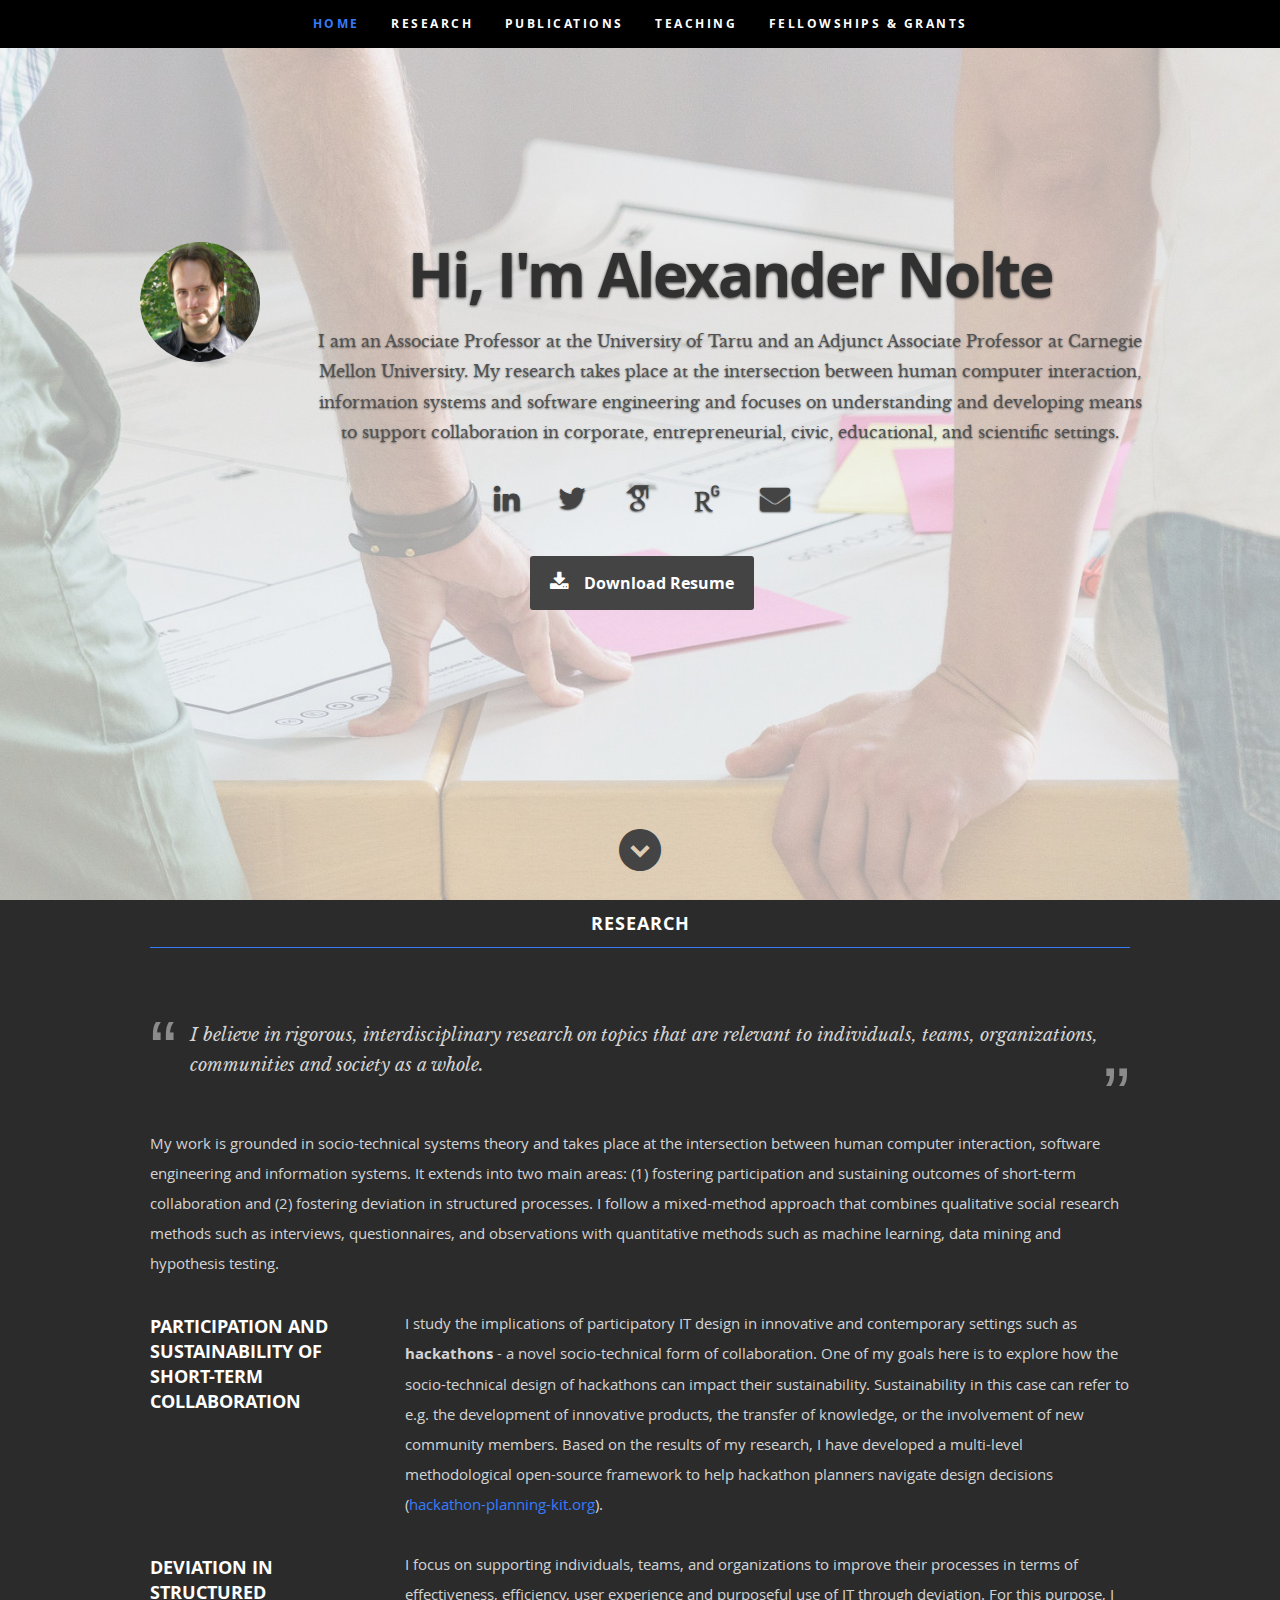
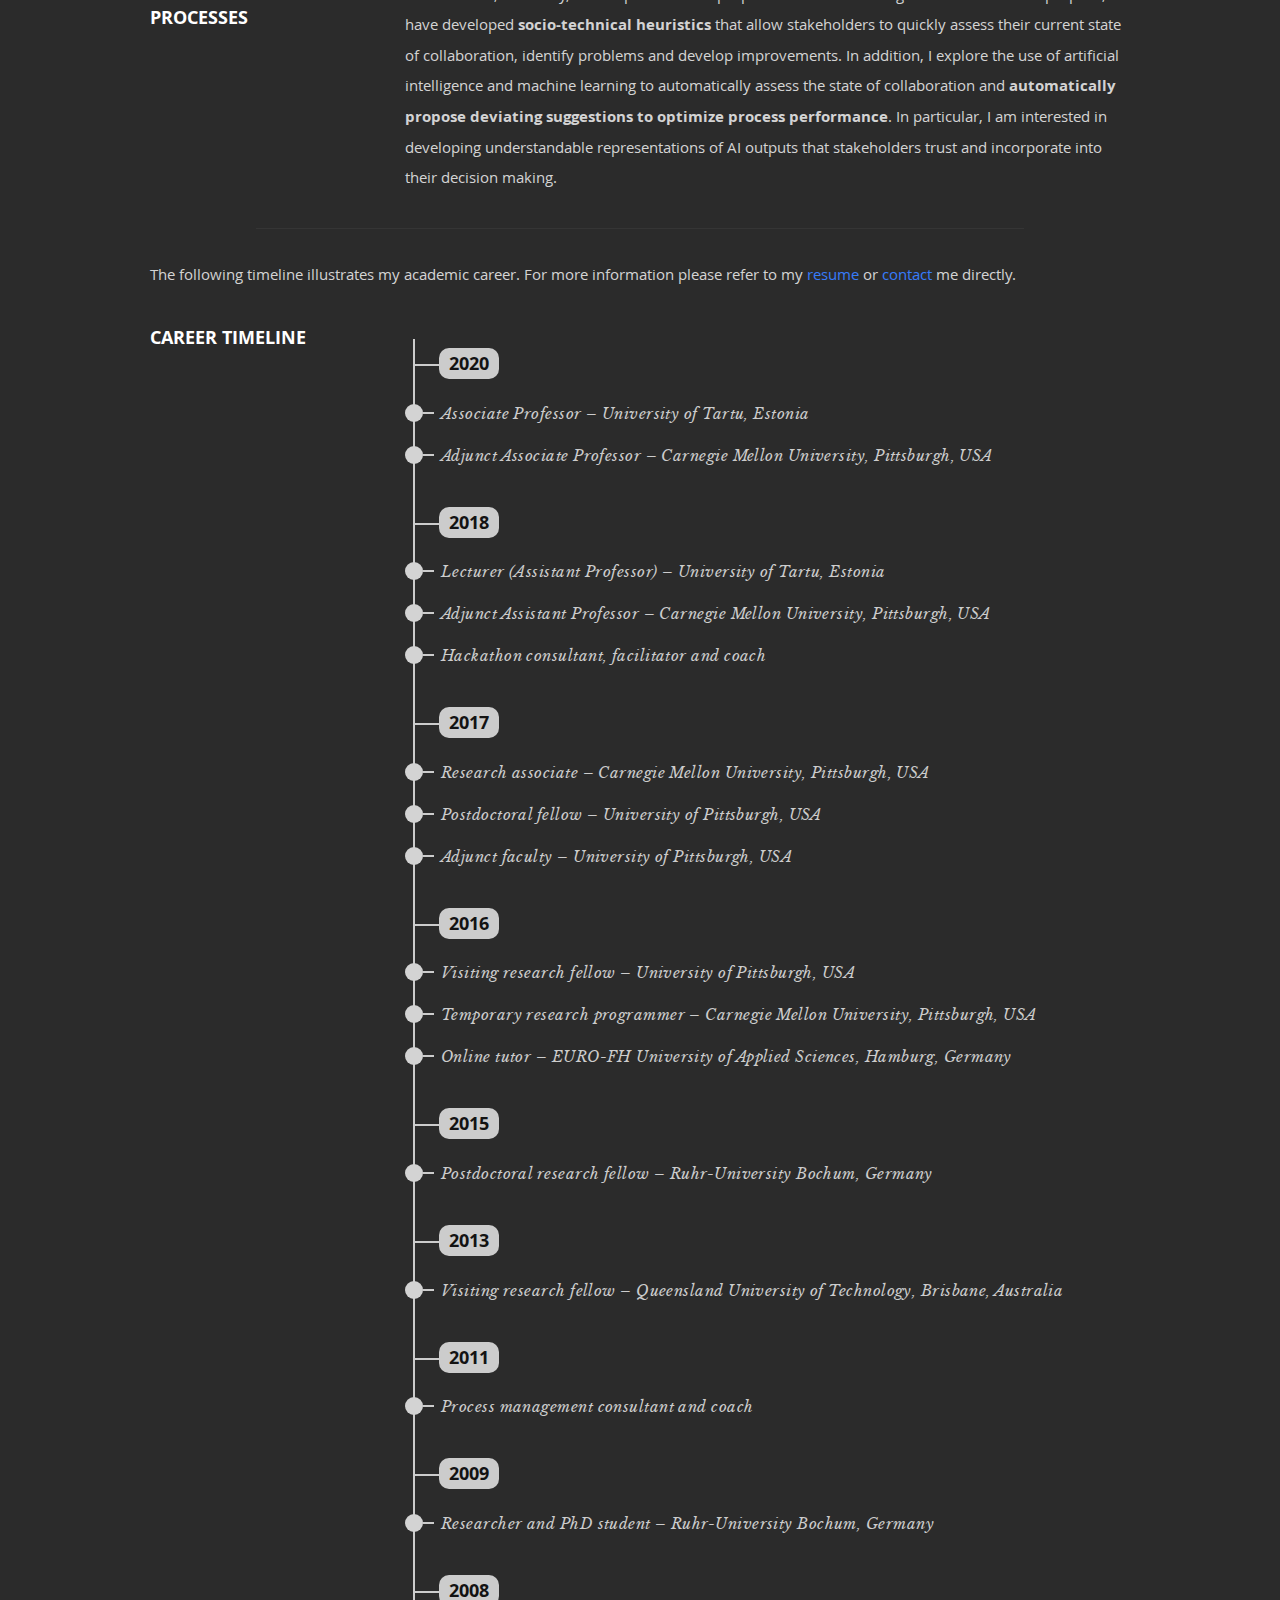
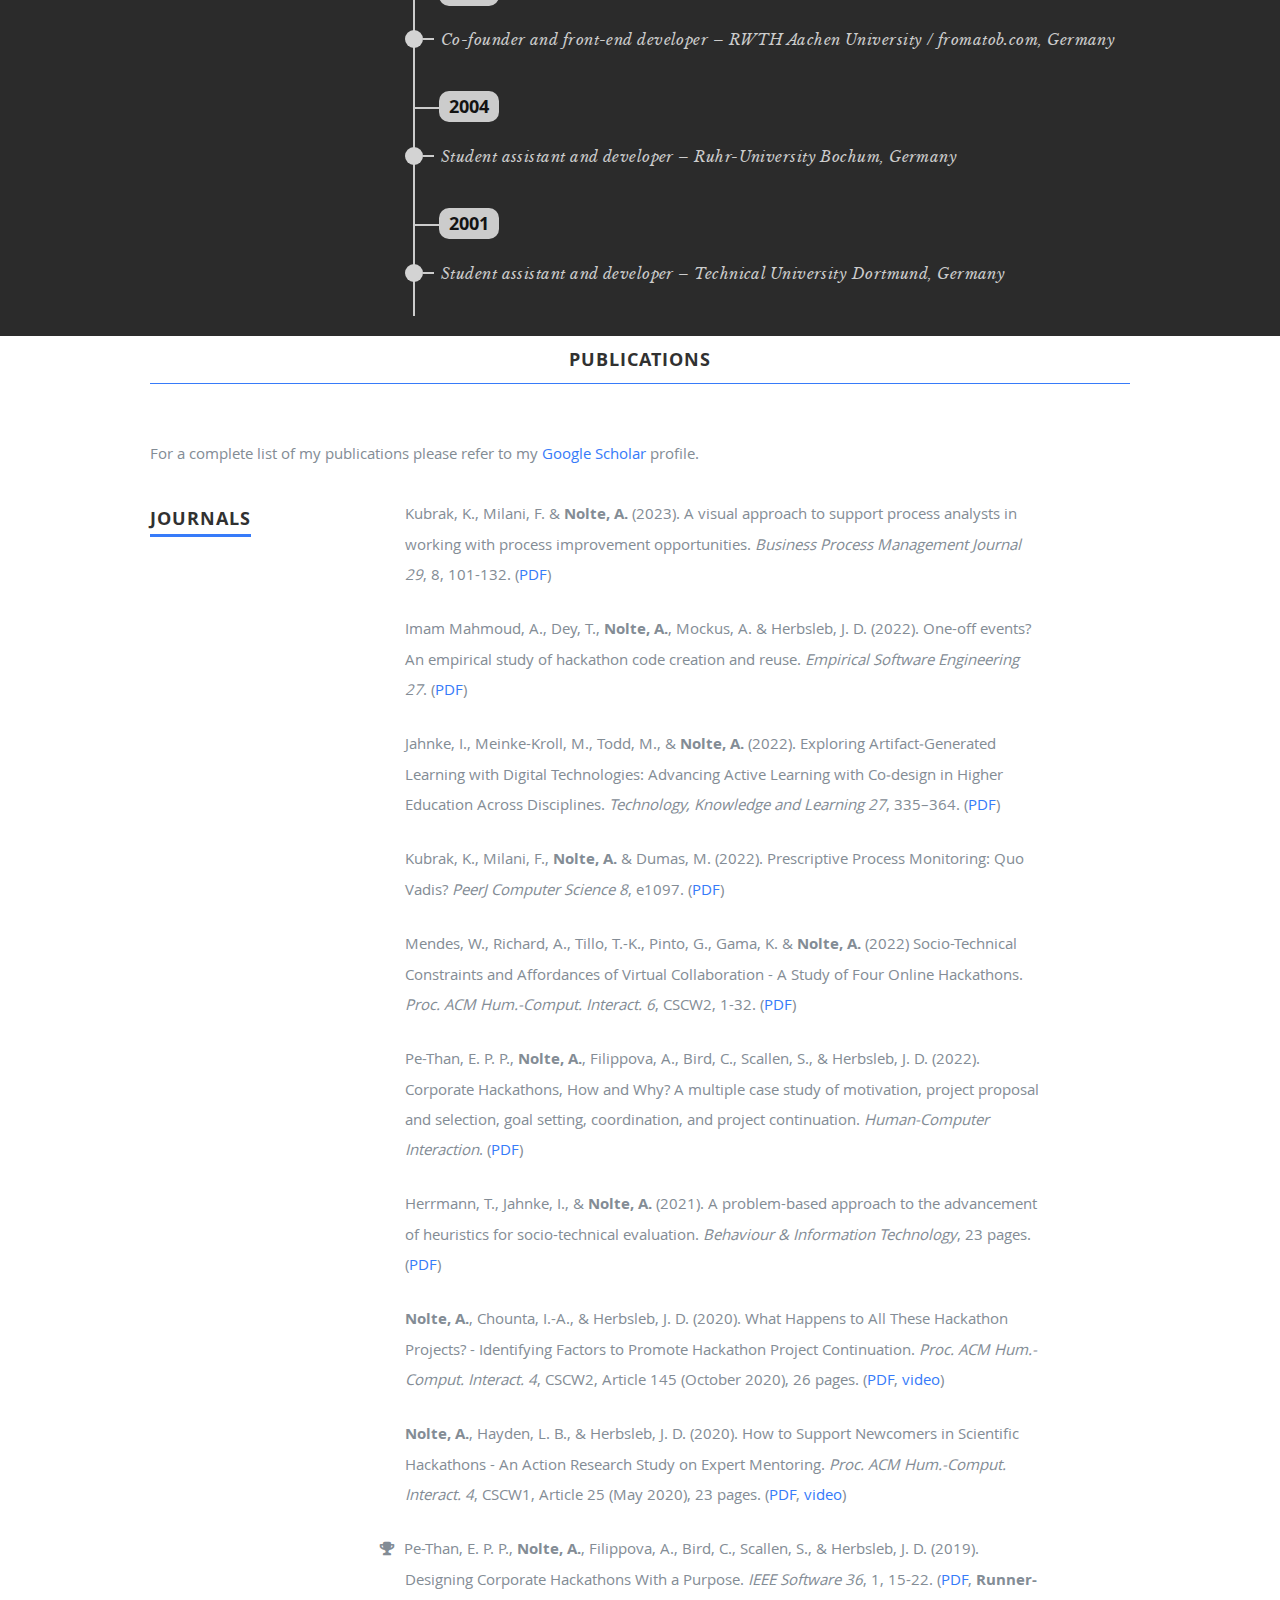
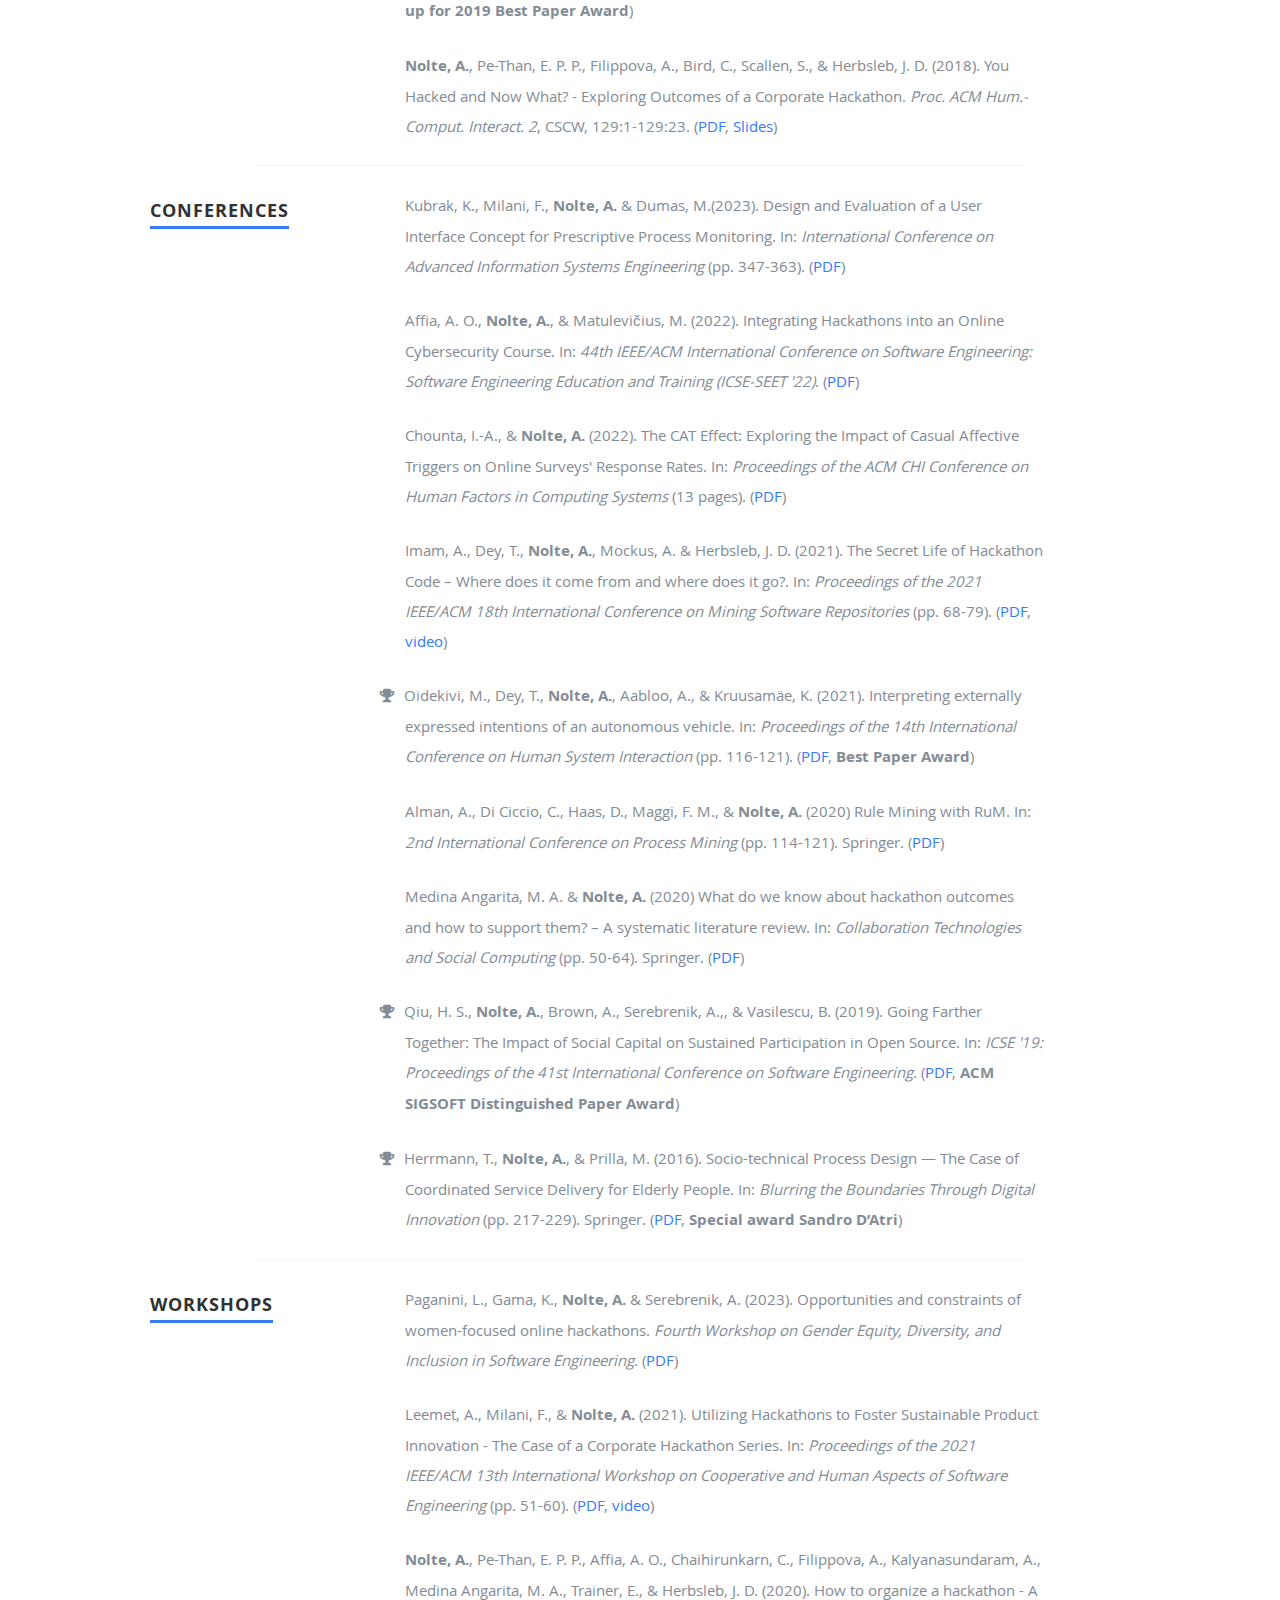
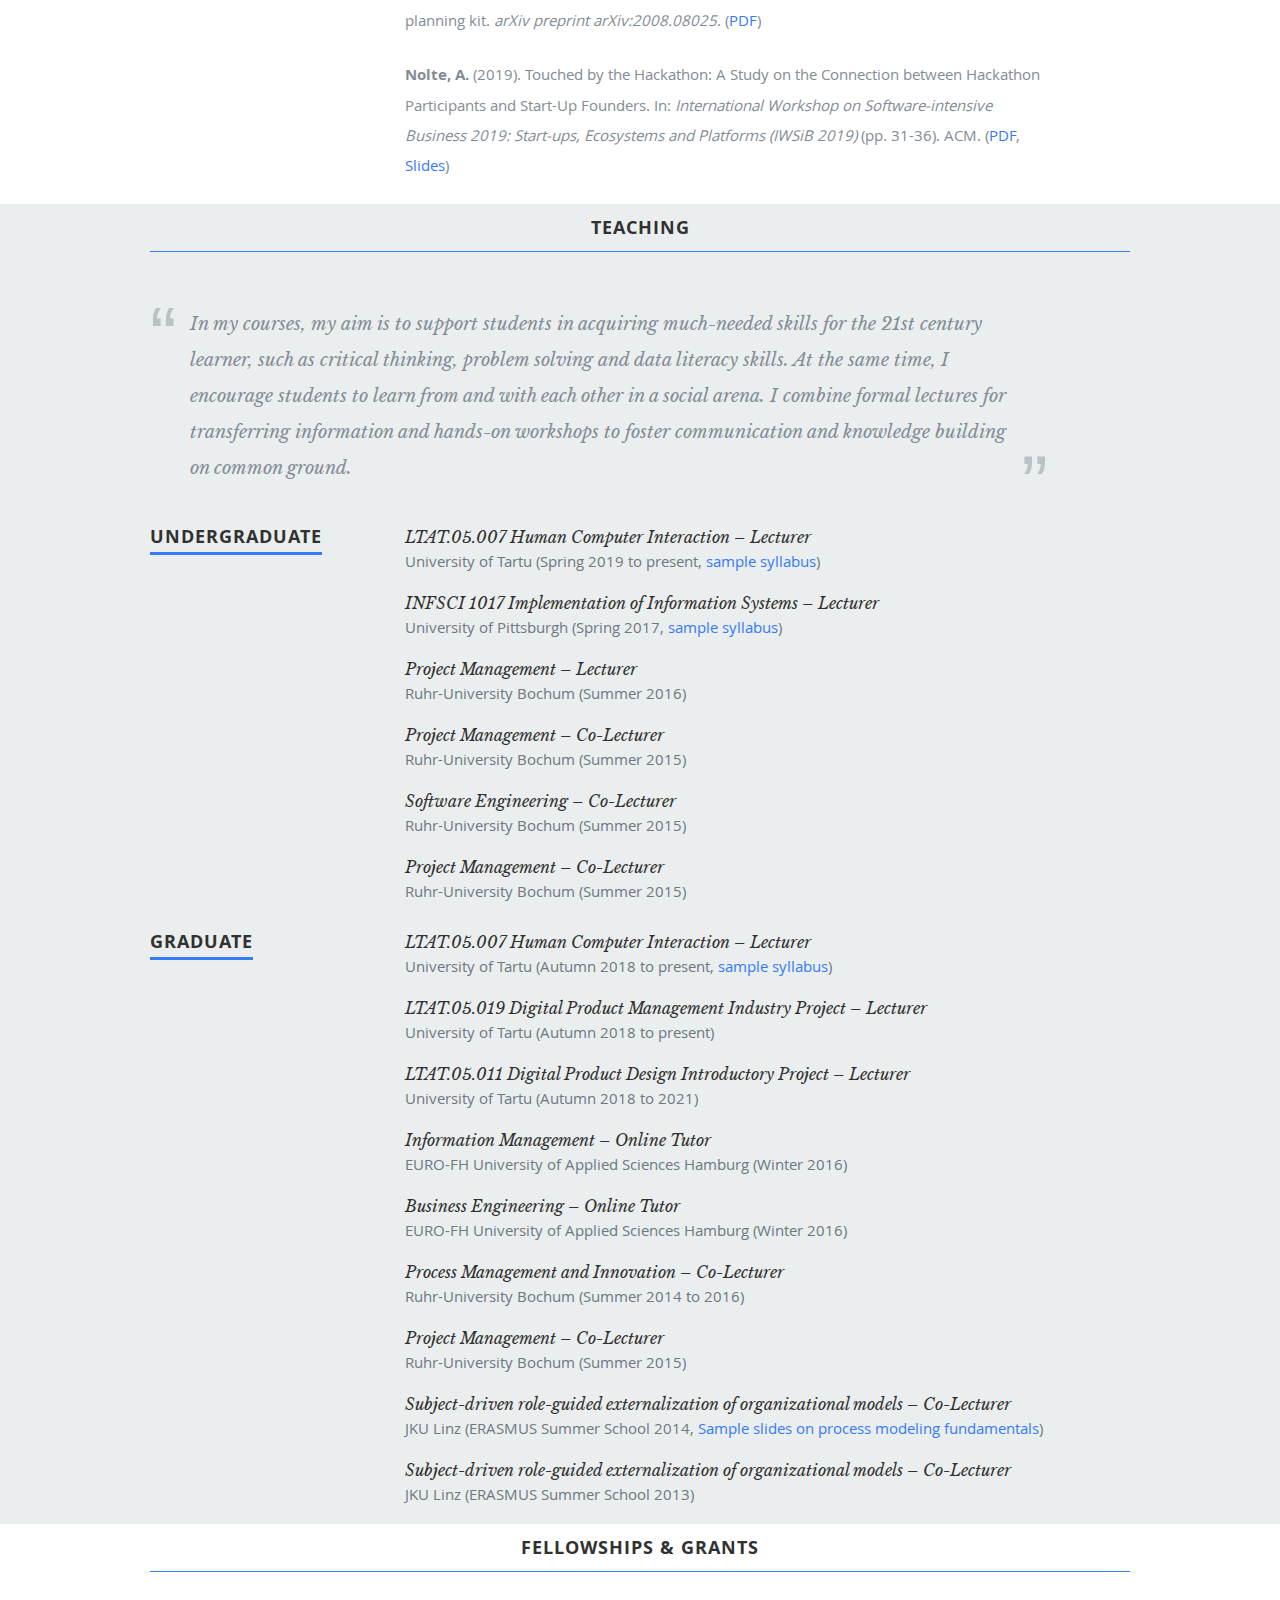
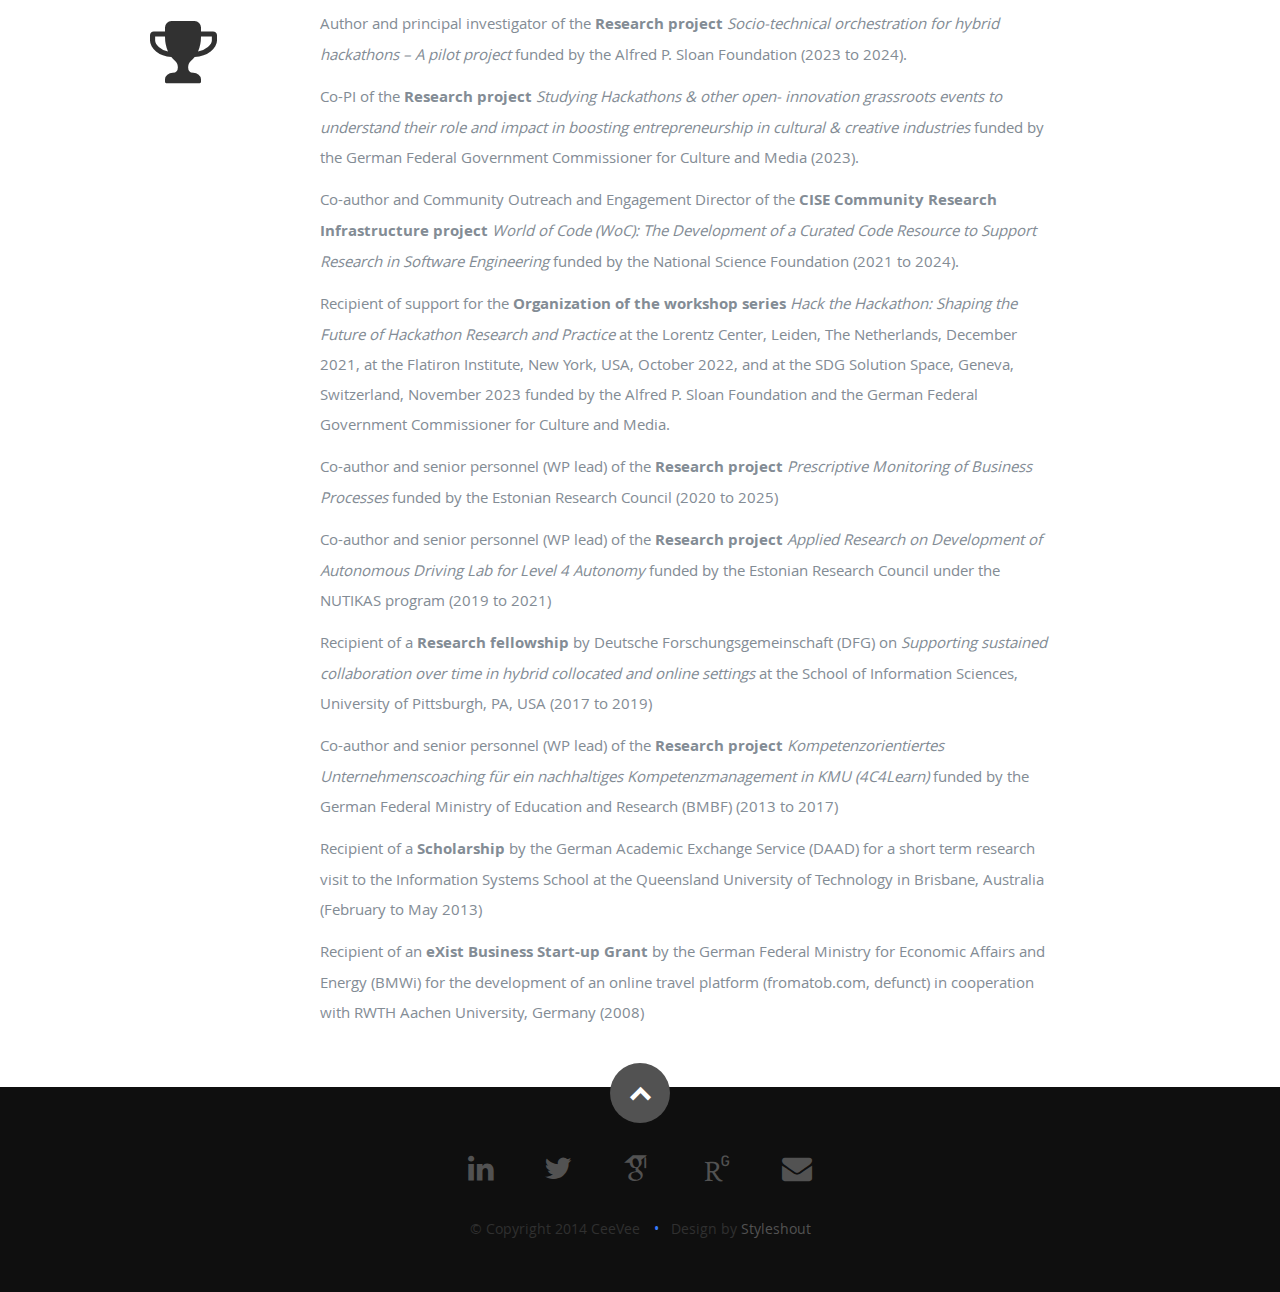
==== index.html @ 93fe9722 "updated CV and removed RUM" ====
<!DOCTYPE html>
<!--[if lt IE 8 ]><html class="no-js ie ie7" lang="en"> <![endif]-->
<!--[if IE 8 ]><html class="no-js ie ie8" lang="en"> <![endif]-->
<!--[if (gte IE 8)|!(IE)]><!--><html class="no-js" lang="en"> <!--<![endif]-->
<head>

   <!--- Basic Page Needs
   ================================================== -->
   <meta charset="utf-8">
	<title>Alexander Nolte</title>
	<meta name="description" content="Associate Professor @ University of Tartu & Adjunct Associate Professor @ Carnegie Mellon University">
	<meta name="author" content="Alexander Nolte">

   <!-- Social Media Metatags
   ================================================== -->
	<meta property="og:title" content="Alexander Nolte">
	<meta property="og:description" content="Associate Professor @ University of Tartu & Adjunct Associate Professor @ Carnegie Mellon University">
	<meta property="og:image" content="https://alexandernolte.github.io/images/profilepic.jpg">
	<meta property="og:url" content="https://alexandernolte.github.io">
	<meta name="twitter:card" content="summary_large_image">
	<meta property="og:site_name" content="Alexander Nolte">

   <!-- Mobile Specific Metas
   ================================================== -->
	<meta name="viewport" content="width=device-width, initial-scale=1, maximum-scale=1">

	<!-- CSS
    ================================================== -->
	<link rel="stylesheet" href="css/academicons.css">
	<link rel="stylesheet" href="css/default.css">
	<link rel="stylesheet" href="css/layout.css">
	<link rel="stylesheet" href="css/media-queries.css">
	<link rel="stylesheet" href="css/magnific-popup.css">
	<link rel="stylesheet" href="css/timeliner.css" type="text/css" media="screen">
	
   <!-- Scripts
   ================================================== -->
	<script src="js/modernizr.js"></script>

	<script type="text/javascript"> <!--
	    function UnCryptMailto(s) {
	        var n = 0;
	        var r = "";
	        for (var i = 0; i < s.length; i++) {
	            n = s.charCodeAt( i );
	            if(n >= 8364) {
	                n = 128;
	            }
	            r += String.fromCharCode( n - 1 );
	        }
	        return r;
	    }

	    function linkTo_UnCryptMailto(s) {
	        location.href=UnCryptMailto( s );
	    }
	    // -->
	</script>

</head>

<body>

	<!-- Header
	================================================== -->
	<header id="home">

		<nav id="nav-wrap">

			<a class="mobile-btn" href="#nav-wrap" title="Show navigation">Show navigation</a>
			<a class="mobile-btn" href="#" title="Hide navigation">Hide navigation</a>

			<ul id="nav" class="nav">
				<li class="current"><a class="smoothscroll" href="#home">Home</a></li>
				<li><a class="smoothscroll" href="#research">Research</a></li>
				<li><a class="smoothscroll" href="#publications">Publications</a></li>
				<li><a class="smoothscroll" href="#teaching">Teaching</a></li>
				<li><a class="smoothscroll" href="#grants">Fellowships &amp; Grants</a></li>
			</ul> <!-- end #nav -->

		</nav> <!-- end #nav-wrap -->

		<div class="row banner">
			<div class="banner-text">
				<div class="row">

					<div class="two columns">
						<img class="profile-pic"  src="images/profilepic.jpg" alt="" />
					</div>

					<div class="ten columns main-col">

						<h1 class="responsive-headline">Hi, I'm Alexander Nolte</h1>
						<h3>I am an Associate Professor at the University of Tartu and an Adjunct Associate Professor at Carnegie Mellon University. My research takes place at the intersection between human computer interaction, information systems and software engineering and focuses on understanding and developing means to support collaboration in corporate, entrepreneurial, civic, educational, and scientific settings.</h3>
						
					</div> <!-- end .main-col -->

					<div class="twelve columns">
						<ul class="social">
							<li><a href="https://www.linkedin.com/in/alexandernolte" target="_blank"><i class="fa fa-linkedin"></i></a></li>
							<li><a href="https://twitter.com/alexander_nolte" target="_blank"><i class="fa fa-twitter"></i></a></li>
							<li><a href="https://scholar.google.de/citations?user=0Vmn0QQAAAAJ&hl=de&oi=ao" target="_blank"><i class="ai ai-google-scholar"></i></a></li>
							<li><a href="https://www.researchgate.net/profile/Alexander_Nolte" target="_blank"><i class="ai ai-researchgate"></i></a></li>
							<li><a href="javascript:linkTo_UnCryptMailto('nbjmup;bmfyboefs/opmufAvep/fev');"><i class="fa fa-envelope"></i></a></li>
							<li id="small_download_button"><a href="download/cv_nolte.pdf" target="_blank"><i class="fa fa-download"></i></a></li>
						</ul>
					</div>

					<div id="large_download_button" class="twelve columns download">
						<p>
							<a href="download/cv_nolte.pdf" class="button" target="_blank"><i class="fa fa-download"></i>Download Resume</a>
						</p>
					</div>

				</div>
			
			</div>
		</div>

		<p class="scrolldown">
			<a class="smoothscroll" href="#research"><i class="icon-down-circle"></i></a>
		</p>

	</header> <!-- Header End -->

   <!-- Research Section
   ================================================== -->
	<section id="research">

		<div class="row section-header">
			<div class="twelve columns">
				<p class="section-header-text">Research</p>
			</div>
		</div>

		<div class="row">
			<div class="twelve columns">
				<aside class="pull-quote">
					<blockquote><p>I believe in rigorous, interdisciplinary research on topics that are relevant to individuals, teams, organizations, communities and society as a whole.</p></blockquote>
				</aside>
			</div>
		</div>
		
		<div class ="row">
			<div class="twelve columns">
				<p>My work is grounded in socio-technical systems theory and takes place at the intersection between human computer interaction, software engineering and information systems. It extends into two main areas: (1) fostering participation and sustaining outcomes of short-term collaboration and (2) fostering deviation in structured processes. I follow a mixed-method approach that combines qualitative social research methods such as interviews, questionnaires, and observations with quantitative methods such as machine learning, data mining and hypothesis testing.</p>
			</div>
		</div>

		<div class ="row">
			<div class="three columns">
				<h2>Participation and sustainability of short-term collaboration</h2>
			</div>
			<div class="nine columns">
				<p>I study the implications of participatory IT design in innovative and contemporary settings such as <b>hackathons</b> - a novel socio-technical form of collaboration. One of my goals here is to explore how the socio-technical design of hackathons can impact their sustainability. Sustainability in this case can refer to e.g. the development of innovative products, the transfer of knowledge, or the involvement of new community members. Based on the results of my research, I have developed a multi-level methodological open-source framework to help hackathon planners navigate design decisions (<a class="link" href="https://hackathon-planning-kit.org/" target="_blank">hackathon-planning-kit.org</a>).</p>
			</div>
		</div>

		<div class ="row">
			<div class="three columns">
				<h2>Deviation in structured processes</h2>
			</div>
			<div class="nine columns">
				<p>I focus on supporting individuals, teams, and organizations to improve their processes in terms of effectiveness, efficiency, user experience and purposeful use of IT through deviation. For this purpose, I have developed <b>socio-technical heuristics</b> that allow stakeholders to quickly assess their current state of collaboration, identify problems and develop improvements. In addition, I explore the use of artificial intelligence and machine learning to automatically assess the state of collaboration and <b>automatically propose deviating suggestions to optimize process performance</b>. In particular, I am interested in developing understandable representations of AI outputs that stakeholders trust and incorporate into their decision making.</p>
			</div>
		</div>

		<hr>

		<div class ="row">
			<div class="twelve columns">
				<p>The following timeline illustrates my academic career. For more information please refer to my <a class="link" href="download/cv_nolte.pdf" target="_blank">resume</a> or <a class="link" href="javascript:linkTo_UnCryptMailto('nbjmup;bmfyboefs/opmufAvep/fev');">contact</a> me directly.</p>
			</div>
		</div>
		
		<div class ="row">
			<div class="three columns">
				<h2>Career timeline</h2>
			</div>
			<div class="nine columns">
		
				<div id="timeline" class="timeline-container">
					<div class="timeline-wrapper">
							<h2 class="timeline-time"><span>2020</span></h2>

							<dl class="timeline-series">

								<dt class="timeline-event"><p class="circle"></p><p class="position"><span>Associate Professor &#8211; University of Tartu, Estonia</span></p></dt>
								<dt class="timeline-event" id="event14"><p class="circle"></p><p class="position"><span>Adjunct Associate Professor &#8211; Carnegie Mellon University, Pittsburgh, USA</span></p></dt>

							</dl>
					</div>
					<div class="timeline-wrapper">
							<h2 class="timeline-time"><span>2018</span></h2>

							<dl class="timeline-series">

								<dt class="timeline-event" id="event15"><p class="circle"></p><p class="position"><span>Lecturer (Assistant Professor) &#8211; University of Tartu, Estonia</span></p></dt>
								<dt class="timeline-event" id="event14"><p class="circle"></p><p class="position"><span>Adjunct Assistant Professor &#8211; Carnegie Mellon University, Pittsburgh, USA</span></p></dt>
								<dt class="timeline-event" id="event15"><p class="circle"></p><p class="position"><span>Hackathon consultant, facilitator and coach</span></p></dt>

							</dl>
					</div>
					<div class="timeline-wrapper">
							<h2 class="timeline-time"><span>2017</span></h2>

							<dl class="timeline-series">

								<dt class="timeline-event" id="event13"><p class="circle"></p><p class="position"><span>Research associate &#8211; Carnegie Mellon University, Pittsburgh, USA</span></p></dt>
								<dt class="timeline-event" id="event12"><p class="circle"></p><p class="position"><span>Postdoctoral fellow &#8211; University of Pittsburgh, USA</span></p></dt>
								<dt class="timeline-event" id="event11"><p class="circle"></p><p class="position"><span>Adjunct faculty &#8211; University of Pittsburgh, USA</span></p></dt>

							</dl>
					</div>
					<div class="timeline-wrapper">
							<h2 class="timeline-time"><span>2016</span></h2>

							<dl class="timeline-series">

								<dt class="timeline-event" id="event10"><p class="circle"></p><p class="position"><span>Visiting research fellow &#8211; University of Pittsburgh, USA</span></p></dt>
								<dt class="timeline-event" id="event09"><p class="circle"></p><p class="position"><span>Temporary research programmer &#8211 Carnegie Mellon University, Pittsburgh, USA</span></p></dt>
								<dt class="timeline-event" id="event08"><p class="circle"></p><p class="position"><span>Online tutor &#8211 EURO-FH University of Applied Sciences, Hamburg, Germany</span></p></dt>

							</dl>
					</div>
					<div class="timeline-wrapper">
							<h2 class="timeline-time"><span>2015</span></h2>

							<dl class="timeline-series">

								<dt class="timeline-event" id="event07"><p class="circle"></p><p class="position"><span>Postdoctoral research fellow &#8211; Ruhr-University Bochum, Germany</span></p></dt>

							</dl>
					</div>
					<div class="timeline-wrapper">
							<h2 class="timeline-time"><span>2013</span></h2>

							<dl class="timeline-series">

								<dt class="timeline-event" id="event06"><p class="circle"></p><p class="position"><span>Visiting research fellow &#8211; Queensland University of Technology, Brisbane, Australia</span></p></dt>

							</dl>
					</div>
					<div class="timeline-wrapper">
							<h2 class="timeline-time"><span>2011</span></h2>

							<dl class="timeline-series">

								<dt class="timeline-event" id="event05"><p class="circle"></p><p class="position"><span>Process management consultant and coach</span></p></dt>

							</dl>
					</div>
					<div class="timeline-wrapper">
							<h2 class="timeline-time"><span>2009</span></h2>

							<dl class="timeline-series">

								<dt class="timeline-event" id="event04"><p class="circle"></p><p class="position"><span>Researcher and PhD student &#8211; Ruhr-University Bochum, Germany</span></p></dt>

							</dl>
					</div>
					<div class="timeline-wrapper">
							<h2 class="timeline-time"><span>2008</span></h2>

							<dl class="timeline-series">

								<dt class="timeline-event" id="event03"><p class="circle"></p><p class="position"><span>Co-founder and front-end developer &#8211; RWTH Aachen University / fromatob.com, Germany</span></p></dt>

							</dl>
					</div>
					<div class="timeline-wrapper">
							<h2 class="timeline-time"><span>2004</span></h2>

							<dl class="timeline-series">

								<dt class="timeline-event" id="event02"><p class="circle"></p><p class="position"><span>Student assistant and developer &#8211; Ruhr-University Bochum, Germany</span></p></dt>

							</dl>
					</div>
					<div class="timeline-wrapper">
							<h2 class="timeline-time"><span>2001</span></h2>

							<dl class="timeline-series">

								<dt class="timeline-event" id="event01"><p class="circle"></p><p class="position"><span>Student assistant and developer &#8211; Technical University Dortmund, Germany</span></p></dt>

							</dl>
					</div>
					<br class="clear">
					</div>
				</div>
			
			</div>
		
		</div>

	</section> <!-- Research Section End-->


	<!-- Publications Section
	================================================== -->
	<section id="publications">

		<div class="row section-header">
			<div class="twelve columns">
				<p class="section-header-text">Publications</p>
			</div>
		</div>

		<div class="row">
			<div class="twelve columns">
				<p>For a complete list of my publications please refer to my <a  href="https://scholar.google.de/citations?user=0Vmn0QQAAAAJ&hl=de&oi=ao" target="_blank">Google Scholar</a> profile.</p>
			</div>
		</div>

		<!-- Journals
		----------------------------------------------- -->
		
		<div class="row publications">

			<div class="three columns header-col">
				<h1><span>Journals</span></h1>
			</div>

			<div class="nine columns main-col">
				<ul>
					<li>Kubrak, K., Milani, F. &amp; <b>Nolte, A.</b> (2023). A visual approach to support process analysts in working with process improvement opportunities. <i>Business Process Management Journal 29</i>, 8, 101-132. (<a href="download/Kubrak et al. (2023) A visual approach to support process analysts in working with process improvement opportunities.pdf" target="_blank">PDF</a>)</li>
					<li>Imam Mahmoud, A., Dey, T., <b>Nolte, A.</b>, Mockus, A. &amp; Herbsleb, J. D. (2022). One-off events? An empirical study of hackathon code creation and reuse. <i>Empirical Software Engineering 27</i>. (<a href="download/Imam Mahmoud et al. (2022) One-off events An empirical study of hackathon code creation and reuse.pdf" target="_blank">PDF</a>)</li>
					<li>Jahnke, I., Meinke-Kroll, M., Todd, M., &amp; <b>Nolte, A.</b> (2022). Exploring Artifact‑Generated Learning with Digital Technologies: Advancing Active Learning with Co‑design in Higher Education Across Disciplines. <i>Technology, Knowledge and Learning 27</i>, 335–364. (<a href="download/Jahnke et al. (2022) Exploring Artifact‑Generated Learning with Digital Technologies Advancing Active Learning with Co‑design in Higher Education Across Disciplines.pdf" target="_blank">PDF</a>)</li>
					<li>Kubrak, K., Milani, F., <b>Nolte, A.</b> &amp; Dumas, M. (2022). Prescriptive Process Monitoring: Quo Vadis? <i>PeerJ Computer Science 8</i>, e1097. (<a href="download/Kubrak et al. (2022) Prescriptive Process Monitoring Quo Vadis.pdf" target="_blank">PDF</a>)</li>
					<li>Mendes, W., Richard, A., Tillo, T.-K., Pinto, G., Gama, K. &amp; <b>Nolte, A.</b> (2022) Socio-Technical Constraints and Affordances of Virtual Collaboration - A Study of Four Online Hackathons. <i>Proc. ACM Hum.-Comput. Interact. 6</i>, CSCW2, 1-32. (<a href="download/Mendes et al. (2022) Socio-Technical Constraints and Affordances of Virtual Collaboration - A Study of Four Online Hackathons.pdf" target="_blank">PDF</a>)</li>
					<li>Pe-Than, E. P. P., <b>Nolte, A.</b>, Filippova, A., Bird, C., Scallen, S., &amp; Herbsleb, J. D. (2022). Corporate Hackathons, How and Why? A multiple case study of motivation, project proposal and selection, goal setting, coordination, and project continuation. <i>Human-Computer Interaction</i>. (<a href="download/Pe-Than et al. (2022) Corporate Hackathons, How and Why A multiple case study of motivation, project proposal and selection, goal setting, coordination, and project continuation.pdf" target="_blank">PDF</a>)</li>
					<li>Herrmann, T., Jahnke, I., &amp; <b>Nolte, A.</b> (2021). A problem-based approach to the advancement of heuristics for socio-technical evaluation. <i>Behaviour &amp; Information Technology</i>, 23 pages. (<a href="download/Herrmann et al. (2021) A problem-based approach to the advancement of heuristics for socio-technical evaluation.pdf" target="_blank">PDF</a>)</li>
					<li><b>Nolte, A.</b>, Chounta, I.-A., &amp; Herbsleb, J. D. (2020). What Happens to All These Hackathon Projects? - Identifying Factors to Promote Hackathon Project Continuation. <i>Proc. ACM Hum.-Comput. Interact. 4</i>, CSCW2, Article 145 (October 2020), 26 pages. (<a href="download/Nolte et al. (2020) What Happens to All These Hackathon Projects - Identifying Factors to Promote Hackathon Project Continuation.pdf" target="_blank">PDF</a>, <a href="https://www.uttv.ee/naita?id=30436" target="_blank">video</a>)</li>
					<li><b>Nolte, A.</b>, Hayden, L. B., &amp; Herbsleb, J. D. (2020). How to Support Newcomers in Scientific Hackathons - An Action Research Study on Expert Mentoring. <i>Proc. ACM Hum.-Comput. Interact. 4</i>, CSCW1, Article 25 (May 2020), 23 pages. (<a href="download/Nolte et al. (2020) How to Support Newcomers in Scientific Hackathons - An Action Research Study on Expert Mentoring.pdf" target="_blank">PDF</a>, <a href="https://www.uttv.ee/naita?id=30437" target="_blank">video</a>)</li>   
					<li class="award">Pe-Than, E. P. P., <b>Nolte, A.</b>, Filippova, A., Bird, C., Scallen, S., &amp; Herbsleb, J. D. (2019). Designing Corporate Hackathons With a Purpose. <i>IEEE Software 36</i>, 1, 15-22. (<a href="download/Pe-Than et al. (2019) Designing Corporate Hackathons With a Purpose.pdf" target="_blank">PDF</a>, <b>Runner-up for 2019 Best Paper Award</b>)</li>
					<li><b>Nolte, A.</b>, Pe-Than, E. P. P., Filippova, A., Bird, C., Scallen, S., &amp; Herbsleb, J. D. (2018). You Hacked and Now What? - Exploring Outcomes of a Corporate Hackathon. <i>Proc. ACM Hum.-Comput. Interact. 2</i>, CSCW, 129:1-129:23. (<a href="download/Nolte et al. (2018) You Hacked and Now What - Exploring Outcomes of a Corporate Hackathon.pdf" target="_blank">PDF</a>, <a href="download/Nolte et al. (2018) You Hacked and Now What - Exploring Outcomes of a Corporate Hackathon - Slides.pdf" target="_blank">Slides</a>)</li>
				</ul>
			</div>

		</div> <!-- End Journals -->

		<hr>
		
		<!-- Conferences
		----------------------------------------------- -->
		
		<div class="row publications">

			<div class="three columns header-col">
				<h1><span>Conferences</span></h1>
			</div>

			<div class="nine columns main-col">
				<ul>
					<li>Kubrak, K., Milani, F., <b>Nolte, A.</b>  &amp; Dumas, M.(2023). Design and Evaluation of a User Interface Concept for Prescriptive Process Monitoring. In: <i>International Conference on Advanced Information Systems Engineering</i> (pp. 347-363). (<a href="download/Kubrak et al. (2023) Design and Evaluation of a User Interface Concept for Prescriptive Process Monitoring.pdf" target="_blank">PDF</a>)</li>
					<li>Affia, A. O., <b>Nolte, A.</b>, &amp; Matulevi&#269;ius, M. (2022). Integrating Hackathons into an Online Cybersecurity Course. In: <i>44th IEEE/ACM International Conference on Software Engineering: Software Engineering Education and Training (ICSE-SEET '22)</i>. (<a href="download/Affia et al. (2022) Integrating Hackathons into an Online Cybersecurity Course.pdf" target="_blank">PDF</a>)</li>
					<li>Chounta, I.-A., &amp; <b>Nolte, A.</b> (2022). The CAT Effect: Exploring the Impact of Casual Affective Triggers on Online Surveys' Response Rates. In: <i>Proceedings of the ACM CHI Conference on Human Factors in Computing Systems</i> (13 pages). (<a href="download/Chounta and Nolte (2022) The CAT Effect Exploring the Impact of Casual Affective Triggers on Online Surveys Response Rates.pdf" target="_blank">PDF</a>)</li>
					<li>Imam, A., Dey, T., <b>Nolte, A.</b>, Mockus, A. &amp; Herbsleb, J. D. (2021). The Secret Life of Hackathon Code – Where does it come from and where does it go?. In: <i>Proceedings of the 2021 IEEE/ACM 18th International Conference on Mining Software Repositories</i> (pp. 68-79). (<a href="download/Imam et al. (2021) The Secret Life of Hackathon Code Where does it come from and where does it go.pdf" target="_blank">PDF</a>, <a href="https://drive.google.com/file/d/156nVlMCiJtV7Xhbevl5pSbKfuKBgKEqd/view?usp=sharing" target="_blank">video</a>)</li>
					<li class="award">Oidekivi, M., Dey, T., <b>Nolte, A.</b>, Aabloo, A., &amp; Kruusam&auml;e, K. (2021). Interpreting externally expressed intentions of an autonomous vehicle. In: <i>Proceedings of the 14th International Conference on Human System Interaction</i> (pp. 116-121). (<a href="download/Oidekivi et al. (2021) Interpreting externally expressed intentions of an autonomous vehicle.pdf" target="_blank">PDF</a>, <b>Best Paper Award</b>)</li>
					<li>Alman, A., Di Ciccio, C., Haas, D., Maggi, F. M., &amp; <b>Nolte, A.</b> (2020) Rule Mining with RuM. In: <i>2nd International Conference on Process Mining</i> (pp. 114-121). Springer. (<a href="download/Alman et al. (2020) Rule Mining with RuM.pdf" target="_blank">PDF</a>)</li>
					<li>Medina Angarita, M. A. &amp; <b>Nolte, A.</b> (2020) What do we know about hackathon outcomes and how to support them? – A systematic literature review. In: <i>Collaboration Technologies and Social Computing</i> (pp. 50-64). Springer. (<a href="download/Medina Angarita and Nolte (2020) What do we know about hackathon outcomes and how to support them – A systematic literature review.pdf" target="_blank">PDF</a>)</li>
					<li class="award">Qiu, H. S., <b>Nolte, A.</b>, Brown, A., Serebrenik, A.,, &amp; Vasilescu, B. (2019). Going Farther Together: The Impact of Social Capital on Sustained Participation in Open Source. In: <i>ICSE '19: Proceedings of the 41st International Conference on Software Engineering</i>. (<a href="download/Qiu et al. (2019) Going Farther Together The Impact of Social Capital on Sustained Participation in Open Source.pdf" target="_blank">PDF</a>, <b>ACM SIGSOFT Distinguished Paper Award</b>)</li>
					<li class="award">Herrmann, T., <b>Nolte, A.</b>, &amp; Prilla, M. (2016). Socio-technical Process Design — The Case of Coordinated Service Delivery for Elderly People. In: <i>Blurring the Boundaries Through Digital Innovation</i> (pp. 217-229). Springer. (<a href="download/Herrmann et al. (2015) Socio-technical Process Design - The Case of Coordinated Service Delivery for Elderly People.pdf" target="_blank">PDF</a>, <b>Special award Sandro D’Atri</b>)</li>
				</ul>
			</div>

		</div> <!-- End Conferences -->

		<hr>
		
		<!-- Workshops
		----------------------------------------------- -->
		
		<div class="row publications">

			<div class="three columns header-col">
				<h1><span>Workshops</span></h1>
			</div>

			<div class="nine columns main-col">
				<ul>
					<li>Paganini, L., Gama, K., <b>Nolte, A.</b> &amp; Serebrenik, A. (2023). Opportunities and constraints of women-focused online hackathons. <i>Fourth Workshop on Gender Equity, Diversity, and Inclusion in Software Engineering</i>. (<a href="download/Paganini et al. (2023) Opportunities and constraints of women-focused online hackathons.pdf" target="_blank">PDF</a>)</li>
					<li>Leemet, A., Milani, F., &amp; <b>Nolte, A.</b> (2021). Utilizing Hackathons to Foster Sustainable Product Innovation - The Case of a Corporate Hackathon Series. In: <i>Proceedings of the 2021 IEEE/ACM 13th International Workshop on Cooperative and Human Aspects of Software Engineering</i> (pp. 51-60). (<a href="download/Leemet et al. (2021) Utilizing Hackathons to Foster Sustainable Product Innovation The Case of a Corporate Hackathon Series.pdf" target="_blank">PDF</a>, <a href="https://drive.google.com/file/d/17VJ6q3pmaCCwsaqtcDsEsnuh4qWpJbJt/view?usp=sharing" target="_blank">video</a>)</li>
					<li><b>Nolte, A.</b>, Pe-Than, E. P. P., Affia, A. O., Chaihirunkarn, C., Filippova, A., Kalyanasundaram, A., Medina Angarita, M. A., Trainer, E., &amp; Herbsleb, J. D. (2020). How to organize a hackathon - A planning kit. <i>arXiv preprint arXiv:2008.08025</i>. (<a href="download/Nolte et al. (2020) How to organize a hackathon - A planning kit.pdf" target="_blank">PDF</a>)</li>
					<li><b>Nolte, A.</b> (2019). Touched by the Hackathon: A Study on the Connection between Hackathon Participants and Start-Up Founders. In: <i>International Workshop on Software-intensive Business 2019: Start-ups, Ecosystems and Platforms (IWSiB 2019)</i> (pp. 31-36). ACM. (<a href="download/Nolte (2019) Touched by the hackathon - A study on the connection between hackathon participants and start-up founders.pdf" target="_blank">PDF</a>, <a href="download/Nolte (2019) Touched by the hackathon - A study on the connection between hackathon participants and start-up founders - Slides.pdf" target="_blank">Slides</a>)</li>
				</ul>
			</div>

		</div> <!-- End Workshops -->
	
	</section> <!-- Publications Section End-->

	<!-- Teaching Section
	================================================== -->
	<section id="teaching">

		<div class="row section-header">
			<div class="twelve columns">
				<p class="section-header-text">Teaching</p>
			</div>
		</div>

		<div class="row">
			<div class="twelve columns main-col">
				<aside class="pull-quote">
					<blockquote>
						<p>In my courses, my aim is to support students in acquiring much-needed skills for the 21st century learner, such as critical thinking, problem solving and data literacy skills. At the same time, I encourage students to learn from and with each other in a social arena. I combine formal lectures for transferring information and hands-on workshops to foster communication and knowledge building on common ground.</p>
					</blockquote>
				</aside>
			</div>
		</div>
		<div class="row">

			<div class="three columns header-col">
				<h1><span>Undergraduate</span></h1>
			</div>

			<div class="nine columns main-col">
				<p class="info">LTAT.05.007 Human Computer Interaction &#8211; Lecturer<br><em class="dateandplace">University of Tartu (Spring 2019 to present, <a href="download/LTAT.05.007SampleSyllabusBachelor.pdf" target="_blank">sample syllabus</a>)</em></p>
				<p class="info">INFSCI 1017 Implementation of Information Systems &#8211; Lecturer<br><em class="dateandplace">University of Pittsburgh (Spring 2017, <a href="download/INFSCI1017SyllabusSpring2017.pdf" target="_blank">sample syllabus</a>)</em></p>
				<p class="info">Project Management &#8211; Lecturer<br><em class="dateandplace">Ruhr-University Bochum (Summer 2016)</em></p>
				<p class="info">Project Management &#8211; Co-Lecturer<br><em class="dateandplace">Ruhr-University Bochum (Summer 2015)</em></p>
				<p class="info">Software Engineering &#8211; Co-Lecturer<br><em class="dateandplace">Ruhr-University Bochum (Summer 2015)</em></p>
				<p class="info">Project Management &#8211; Co-Lecturer<br><em class="dateandplace">Ruhr-University Bochum (Summer 2015)</em></p>
			</div>

		</div> <!-- End Undergraduate Courses -->

		<div class="row">

			<div class="three columns header-col">
				<h1><span>Graduate</span></h1>
			</div>

			<div class="nine columns main-col">
				<p class="info">LTAT.05.007 Human Computer Interaction &#8211; Lecturer<br><em class="dateandplace">University of Tartu (Autumn 2018 to present, <a href="download/LTAT.05.007SampleSyllabusMaster.pdf" target="_blank">sample syllabus</a>)</em></p>
				<p class="info">LTAT.05.019 Digital Product Management Industry Project &#8211; Lecturer<br><em class="dateandplace">University of Tartu (Autumn 2018 to present)</em></p>
				<p class="info">LTAT.05.011 Digital Product Design Introductory Project &#8211; Lecturer<br><em class="dateandplace">University of Tartu (Autumn 2018 to 2021)</em></p>
				<p class="info">Information Management &#8211; Online Tutor<br><em class="dateandplace">EURO-FH University of Applied Sciences Hamburg (Winter 2016)</em></p>
				<p class="info">Business Engineering &#8211; Online Tutor<br><em class="dateandplace">EURO-FH University of Applied Sciences Hamburg (Winter 2016)</em></p>
				<p class="info">Process Management and Innovation &#8211; Co-Lecturer<br><em class="dateandplace">Ruhr-University Bochum (Summer 2014 to 2016)</em></p>
				<p class="info">Project Management &#8211; Co-Lecturer<br><em class="dateandplace">Ruhr-University Bochum (Summer 2015)</em></p>
				<p class="info">Subject-driven role-guided externalization of organizational models &#8211; Co-Lecturer<br><em class="dateandplace">JKU Linz (ERASMUS Summer School 2014, <a href="download/sample_modeling.pdf" target="_blank">Sample slides on process modeling fundamentals</a>)</em></p>
				<p class="info">Subject-driven role-guided externalization of organizational models &#8211; Co-Lecturer<br><em class="dateandplace">JKU Linz (ERASMUS Summer School 2013)</em></p>
			</div>

		</div> <!-- End Graduate Courses -->

	</section> <!-- Teaching Section End-->

	<!-- Fellowships & Grants Section
	================================================== -->
	<section id="grants">

		<div class="row section-header">
			<div class="twelve columns">
				<p class="section-header-text">Fellowships &amp; Grants</p>
			</div>
		</div>

		<div class="row">

			<div class="two columns header-col">
				<h1></h1>
			</div>

			<div class="ten columns main-col">
				<p>Author and principal investigator of the <b>Research project</b> <i>Socio-technical orchestration for hybrid hackathons – A pilot project</i> funded by the Alfred P. Sloan Foundation (2023 to 2024).</p>
				<p>Co-PI of the <b>Research project</b> <i>Studying Hackathons & other open- innovation grassroots events to understand their role and impact in boosting entrepreneurship in cultural & creative industries</i> funded by the German Federal Government Commissioner for Culture and Media (2023).</p>
				<p>Co-author and Community Outreach and Engagement Director of the <b>CISE Community Research Infrastructure project</b> <i>World of Code (WoC): The Development of a Curated Code Resource to Support Research in Software Engineering</i> funded by the National Science Foundation (2021 to 2024).</p>
				<p>Recipient of support for the <b>Organization of the workshop series</b> <i>Hack the Hackathon: Shaping the Future of Hackathon Research and Practice</i> at the Lorentz Center, Leiden, The Netherlands, December 2021, at the Flatiron Institute, New York, USA, October 2022, and at the SDG Solution Space, Geneva, Switzerland, November 2023 funded by the Alfred P. Sloan Foundation and the German Federal Government Commissioner for Culture and Media.</p>
				<p>Co-author and senior personnel (WP lead) of the <b>Research project</b> <i>Prescriptive Monitoring of Business Processes</i> funded by the Estonian Research Council (2020 to 2025)</p>
				<p>Co-author and senior personnel (WP lead) of the <b>Research project</b> <i>Applied Research on Development of Autonomous Driving Lab for Level 4 Autonomy</i> funded by the Estonian Research Council under the NUTIKAS program (2019 to 2021)</p>
				<p>Recipient of a <b>Research fellowship</b> by Deutsche Forschungsgemeinschaft (DFG) on <i>Supporting sustained collaboration over time in hybrid collocated and online settings</i> at the School of Information Sciences, University of Pittsburgh, PA, USA (2017 to 2019)</p>
				<p>Co-author and senior personnel (WP lead) of the <b>Research project</b> <i>Kompetenzorientiertes Unternehmenscoaching für ein nachhaltiges Kompetenzmanagement in KMU (4C4Learn)</i> funded by the German Federal Ministry of Education and Research (BMBF) (2013 to 2017)</p>
				<p>Recipient of a <b>Scholarship</b> by the German Academic Exchange Service (DAAD) for a short term research visit to the Information Systems School at the Queensland University of Technology in Brisbane, Australia (February to May 2013)</p>
				<p>Recipient of an <b>eXist Business Start-up Grant</b> by the German Federal Ministry for Economic Affairs and Energy (BMWi) for the development of an online travel platform (fromatob.com, defunct) in cooperation with RWTH Aachen University, Germany (2008)</p>

			</div>

		</div> <!-- End Workshops -->

	</section> <!-- Fellowships & Grants Section End-->


	<!-- footer
	================================================== -->
	<footer>

		<div class="row">

			<div class="twelve columns">

				<ul class="social-links">
					<li><a href="https://www.linkedin.com/in/alexandernolte" target="_blank"><i class="fa fa-linkedin"></i></a></li>
					<li><a href="https://twitter.com/alexander_nolte" target="_blank"><i class="fa fa-twitter"></i></a></li>
					<li><a href="https://scholar.google.de/citations?user=0Vmn0QQAAAAJ&hl=de&oi=ao" target="_blank"><i class="ai ai-google-scholar"></i></a></li>
					<li><a href="https://www.researchgate.net/profile/Alexander_Nolte" target="_blank"><i class="ai ai-researchgate"></i></a></li>
					<li><a href="javascript:linkTo_UnCryptMailto('nbjmup;bmfyboefs/opmufAvep/fev');"><i class="fa fa-envelope"></i></a></li>
				</ul>

				<ul class="copyright">
					<li>&copy; Copyright 2014 CeeVee</li>
					<li>Design by <a title="Styleshout" href="http://www.styleshout.com/" target="_blank">Styleshout</a></li>
				</ul>
				
			</div>
         
			<div id="go-top"><a class="smoothscroll" title="Back to Top" href="#home"><i class="icon-up-open"></i></a></div>

		</div>

	</footer> <!-- Footer End-->

   <!-- Java Script
   ================================================== -->
   <script src="http://ajax.googleapis.com/ajax/libs/jquery/1.10.2/jquery.min.js"></script>
   <script>window.jQuery || document.write('<script src="js/jquery-1.10.2.min.js"><\/script>')</script>
   <script type="text/javascript" src="js/jquery-migrate-1.2.1.min.js"></script>

   <script src="js/jquery.flexslider.js"></script>
   <script src="js/waypoints.js"></script>
   <script src="js/jquery.fittext.js"></script>
   <script src="js/magnific-popup.js"></script>
   <script src="js/init.js"></script>
   <script type="text/javascript" src="js/timeliner.min.js"></script>
   <script>
        $(document).ready(function() {
                $.timeliner({});
        });
	</script>

</body>

</html>
---- css/academicons.css ----
/*
 *  Academicons 1.6.0 by James Walsh - https://github.com/jpswalsh
 *  Fonts generated using the IcoMoon app - http://icomoon.io/app
 *  Square icons designed to be used alongside Font Awesome square icons - https://fortawesome.github.io/Font-Awesome/
 *  Licenses - Font: SIL OFL 1.1, CSS: MIT License
 */
@font-face {
    font-family: 'Academicons';
    src:url('fonts/academicons.eot?v=1.7.0');
    src:url('fonts/academicons.eot?v=1.7.0') format('embedded-opentype'),
        url('fonts/academicons.ttf?v=1.7.0') format('truetype'),
        url('fonts/academicons.woff?v=1.7.0') format('woff'),
        url('fonts/academicons.svg?v=1.7.0#academicons') format('svg');
    font-weight: normal;
    font-style: normal;
}
.ai {
	display:inline-block;
	font:normal normal normal 14px/1 Academicons;
	font-size:inherit;
	text-rendering:auto;
	-webkit-font-smoothing:antialiased;
	-moz-osx-font-smoothing:grayscale;
}
.ai-google-scholar:before {
    content: "\e900";
}
.ai-google-scholar-square:before {
    content: "\e901";
}
.ai-researchgate:before {
    content: "\e902";
}
.ai-researchgate-square:before {
    content: "\e903";
}
.ai-mendeley:before {
    content: "\e904";
}
.ai-mendeley-square:before {
    content: "\e905";
}
.ai-orcid:before {
    content: "\e906";
}
.ai-orcid-square:before {
    content: "\e907";
}
.ai-impactstory:before {
    content: "\e908";
}
.ai-impactstory-square:before {
    content: "\e909";
}
.ai-academia:before {
    content: "\e910";
}
.ai-academia-square:before {
    content: "\e911";
}
.ai-zotero:before {
    content: "\e912";
}
.ai-zotero-square:before {
    content: "\e913";
}
.ai-figshare:before {
    content: "\e914";
}
.ai-figshare-square:before {
    content: "\e915";
}
.ai-dryad:before {
    content: "\e916";
}
.ai-dryad-square:before {
    content: "\e917";
}
.ai-arxiv:before {
    content: "\e918";
}
.ai-arxiv-square:before {
    content: "\e919";
}
.ai-scirate:before {
    content: "\e920";
}
.ai-scirate-square:before {
    content: "\e921";
}
.ai-open-access:before {
    content: "\e922";
}
.ai-open-access-square:before {
    content: "\e923";
}
.ai-courser:before {
    content: "\e924";
}
.ai-courser-square:before {
    content: "\e925";
}
.ai-osf:before {
    content: "\e926";
}
.ai-osf-square:before {
    content: "\e927";
}
.ai-doi:before {
    content: "\e928";
}
.ai-doi-square:before {
    content: "\e929";
}
.ai-inspire:before {
    content: "\e930";
}
.ai-inspire-square:before {
    content: "\e931";
}
.ai-pubmed:before {
    content: "\e932";
}
.ai-pubmed-square:before {
    content: "\e933";
}
.ai-acclaim:before {
    content: "\e934";
}
.ai-acclaim-square:before {
    content: "\e935";
}
/*  Duplication of the FontAwesome style classes using 'ai' in place of 'fa'. */
.ai-lg {
  font-size: 1.33333333em;
  line-height: 0.75em;
  vertical-align: -15%;
}
.ai-2x {
  font-size: 2em;
}
.ai-3x {
  font-size: 3em;
}
.ai-4x {
  font-size: 4em;
}
.ai-5x {
  font-size: 5em;
}
.ai-fw {
  width: 1.28571429em;
  text-align: center;
}
.ai-ul {
  padding-left: 0;
  margin-left: 2.14285714em;
  list-style-type: none;
}
.ai-ul > li {
  position: relative;
}
.ai-li {
  position: absolute;
  left: -2.14285714em;
  width: 2.14285714em;
  top: 0.14285714em;
  text-align: center;
}
.ai-li.fa-lg {
  left: -1.85714286em;
}
.ai-border {
  padding: .2em .25em .15em;
  border: solid 0.08em #eeeeee;
  border-radius: .1em;
}
.ai-pull-left {
  float: left;
}
.ai-pull-right {
  float: right;
}
.ai.fa-pull-left {
  margin-right: .3em;
}
.ai.fa-pull-right {
  margin-left: .3em;
}
/*  
 *  Repeat of the FontAwesome style classes to prevent override if academicons.css
 *  is called after font-awesome.css.
 */
.fa-lg {
  font-size: 1.33333333em;
  line-height: 0.75em;
  vertical-align: -15%;
}
.fa-2x {
  font-size: 2em;
}
.fa-3x {
  font-size: 3em;
}
.fa-4x {
  font-size: 4em;
}
.fa-5x {
  font-size: 5em;
}
.fa-fw {
  width: 1.28571429em;
  text-align: center;
}
.fa-ul {
  padding-left: 0;
  margin-left: 2.14285714em;
  list-style-type: none;
}
.fa-ul > li {
  position: relative;
}
.fa-li {
  position: absolute;
  left: -2.14285714em;
  width: 2.14285714em;
  top: 0.14285714em;
  text-align: center;
}
.fa-li.fa-lg {
  left: -1.85714286em;
}
.fa-border {
  padding: .2em .25em .15em;
  border: solid 0.08em #eeeeee;
  border-radius: .1em;
}
.fa-pull-left {
  float: left;
}
.fa-pull-right {
  float: right;
}
.fa.fa-pull-left {
  margin-right: .3em;
}
.fa.fa-pull-right {
  margin-left: .3em;
}
---- css/default.css ----
/*
=====================================================================
*   Ceevee v1.0 Default Stylesheet
*   url: styleshout.com
*   03-17-2014
=====================================================================

TOC:
a. Webfonts and Icon fonts
b. Reset
c. Default Styles
   1. Basic
   2. Typography
   3. Links
   4. Images
   5. Buttons
   6. Forms
d. Grid
e. Others
   1. Clearing
   2. Misc

=====================================================================  */

/* ------------------------------------------------------------------ */
/* a. Webfonts and Icon fonts
 ------------------------------------------------------------------ */

@import url("fonts.css");
@import url("fontello/css/fontello.css");
@import url("font-awesome/css/font-awesome.min.css");

/* ------------------------------------------------------------------
/* b. Reset
      Adapted from:
      Normalize.css - https://github.com/necolas/normalize.css/
      HTML5 Doctor Reset - html5doctor.com/html-5-reset-stylesheet/
/* ------------------------------------------------------------------ */

html, body, div, span, object, iframe,
h1, h2, h3, h4, h5, h6, p, blockquote, pre,
abbr, address, cite, code,
del, dfn, em, img, ins, kbd, q, samp,
small, strong, sub, sup, var,
b, i,
dl, dt, dd, ol, ul, li,
fieldset, form, label, legend,
table, caption, tbody, tfoot, thead, tr, th, td,
article, aside, canvas, details, figcaption, figure,
footer, header, hgroup, menu, nav, section, summary,
time, mark, audio, video {
   margin: 0;
   padding: 0;
   border: 0;
   outline: 0;
   font-size: 100%;
   vertical-align: baseline;
   background: transparent;
}

article,aside,details,figcaption,figure,
footer,header,hgroup,menu,nav,section {
   display: block;
}

audio,
canvas,
video {
   display: inline-block;
}

audio:not([controls]) {
   display: none;
   height: 0;
}

[hidden] { display: none; }

code, kbd, pre, samp {
   font-family: monospace, serif;
   font-size: 1em;
}

pre {
   white-space: pre;
   white-space: pre-wrap;
   word-wrap: break-word;
}

blockquote, q { quotes: &#8220 &#8220; }

blockquote:before, blockquote:after,
q:before, q:after {
   content: '';
   content: none;
}

ins {
   background-color: #ff9;
   color: #000;
   text-decoration: none;
}

mark {
   background-color: #A7F4F6;
   color: #555;
}

del { text-decoration: line-through; }

abbr[title], dfn[title] {
   border-bottom: 1px dotted;
   cursor: help;
}

table {
   border-collapse: collapse;
   border-spacing: 0;
}


/* ------------------------------------------------------------------ */
/* c. Default and Basic Styles
      Adapted from:
      Skeleton CSS Framework - http://www.getskeleton.com/
      Typeplate Typographic Starter Kit - http://typeplate.com/
/* ------------------------------------------------------------------ */

/*  1. Basic  ------------------------------------------------------- */

*,
*:before,
*:after {
   -moz-box-sizing: border-box;
   -webkit-box-sizing: border-box;
   box-sizing: border-box;
}

html {
   font-size: 62.5%;
   -webkit-font-smoothing: antialiased;
}

body {
   background: #fff;
   font-family: 'opensans-regular', sans-serif;
   font-weight: normal;
   font-size: 15px;
   line-height: 30px;
	color: #838C95;

   -webkit-font-smoothing: antialiased; /* Fix for webkit rendering */
	-webkit-text-size-adjust: 100%;
}

/*  2. Typography
       Vertical rhythm with leading derived from 6
--------------------------------------------------------------------- */

h1, h2, h3, h4, h5, h6 {
   color: #313131;
	font-family: 'opensans-bold', sans-serif;
   font-weight: normal;
}
h1 a, h2 a, h3 a, h4 a, h5 a, h6 a { font-weight: inherit; }
h1 { font-size: 38px; line-height: 42px; margin-bottom: 12px; letter-spacing: -1px; }
h2 { font-size: 28px; line-height: 36px; margin-bottom: 6px; }
h3 { font-size: 22px; line-height: 30px; margin-bottom: 12px; }
h4 { font-size: 20px; line-height: 30px; margin-bottom: 6px; }
h5 { font-size: 18px; line-height: 30px; }
h6 { font-size: 14px; line-height: 30px; }
.subheader { }

p { margin: 0 0 30px 0; }
p img { margin: 0; }
p.lead {
   font: 19px/36px 'opensans-light', sans-serif;
   margin-bottom: 18px;
}

/* for 'em' and 'strong' tags, font-size and line-height should be same with
the body tag due to rendering problems in some browsers */
em { font: 15px/30px 'opensans-italic', sans-serif; }
strong, b { font: 15px/30px 'opensans-bold', sans-serif; }
small { font-size: 11px; line-height: inherit; }

/*	Blockquotes */
blockquote {
   margin: 30px 0px;
   padding-left: 40px;
   position: relative;
}
blockquote:before {
   content: "\201C";
   opacity: 0.45;
   font-size: 80px;
   line-height: 0px;
   margin: 0;
   font-family: arial, sans-serif;
   position: absolute;
   top:  30px;
   left: 0;
}
blockquote p {
   font-family: 'librebaskerville-italic', serif;
   padding: 0;
   font-size: 18px;
   line-height: 36px;
}
blockquote cite {
   display: block;
   font-size: 12px;
   font-style: normal;
   line-height: 18px;
}
blockquote cite:before { content: "\2014 \0020"; }
blockquote cite a,
blockquote cite a:visited { color: #8B9798; border: none }

/* ---------------------------------------------------------------------
/*  Pull Quotes Markup
/*
    <aside class="pull-quote">
		<blockquote>
			<p></p>
		</blockquote>
	 </aside>
/*
/* --------------------------------------------------------------------- */
.pull-quote {
   position: relative;
	padding: 18px 30px 18px 0px;
}
.pull-quote:before,
.pull-quote:after {
	height: 1em;
	opacity: 0.45;
	position: absolute;
	font-size: 80px;
   font-family: Arial, Sans-Serif;
}
.pull-quote:before {
	content: "\201C";
	top:  33px;
	left: 0;
}
.pull-quote:after {
	content: '\201D';
	bottom: -33px;
	right: 0;
}
.pull-quote blockquote {
   margin: 0;
}
.pull-quote blockquote:before {
   content: none;
}

/* Abbreviations */
abbr {
   font-family: 'opensans-bold', sans-serif;
   font-variant: small-caps;
   text-transform: lowercase;
   letter-spacing: .5px;
   color: gray;
}
abbr:hover { cursor: help; }

/* drop cap */
.drop-cap:first-letter {
	float: left;
	margin: 0;
	padding: 14px 6px 0 0;
	font-size: 84px;
	font-family: /* Copperplate */ 'opensans-bold', sans-serif;
   line-height: 60px;
	text-indent: 0;
	background: transparent;
	color: inherit;
}

hr { border: solid #E3E3E3; border-width: 1px 0 0; clear: both; margin: 11px 0 30px; height: 0; }


/*  3. Links  ------------------------------------------------------- */

a, a:visited {
   text-decoration: none;
   outline: 0;
   color: #f06000;

   -webkit-transition: color .3s ease-in-out;
   -moz-transition: color .3s ease-in-out;
   -o-transition: color .3s ease-in-out;
   transition: color .3s ease-in-out;
}
a:hover, a:focus { color: #d3d3d3; }
p a, p a:visited { line-height: inherit; }


/*  4. List  --------------------------------------------------------- */

ul, ol { margin-bottom: 24px; margin-top: 12px; }
ul { list-style: none outside; }
ol { list-style: decimal; }
ol, ul.square, ul.circle, ul.disc { margin-left: 30px; }
ul.square { list-style: square outside; }
ul.circle { list-style: circle outside; }
ul.disc { list-style: disc outside; }
ul ul, ul ol,
ol ol, ol ul { margin: 6px 0 6px 30px; }
ul ul li, ul ol li,
ol ol li, ol ul li { margin-bottom: 6px; }
li { line-height: 18px; margin-bottom: 12px; }
ul.large li { }
li p { }

/* ---------------------------------------------------------------------
/*  Stats Tab Markup

    <ul class="stats-tabs">
		<li><a href="#">[value]<b>[name]</b></a></li>
	 </ul>

    Extend this object into your markup.
/*
/* --------------------------------------------------------------------- */
.stats-tabs {
   padding: 0;
   margin: 24px 0;
}
.stats-tabs li {
	display: inline-block;
	margin: 0 10px 18px 0;
	padding: 0 10px 0 0;
	border-right: 1px solid #ccc;
}
.stats-tabs li:last-child {
	margin: 0;
	padding: 0;
	border: none;
}
.stats-tabs li a {
	display: inline-block;
	font-size: 22px;
	font-family: 'opensans-bold', sans-serif;
   border: none;
   color: #313131;
}
.stats-tabs li a:hover {
   color:#11ABB0;
}
.stats-tabs li a b {
	display: block;
	margin: 6px 0 0 0;
	font-size: 13px;
	font-family: 'opensans-regular', sans-serif;
   color: #8B9798;
}

/* definition list */
dl { margin: 12px 0; }
dt { margin: 0; color:#11ABB0; }
dd { margin: 0 0 0 20px; }

/* Lining Definition Style Markup */
.lining dt,
.lining dd {
	display: inline;
	margin: 0;
}
.lining dt + dt:before,
.lining dd + dt:before {
	content: "\A";
	white-space: pre;
}
.lining dd + dd:before {
	content: ", ";
}
.lining dd:before {
	content: ": ";
	margin-left: -0.2em;
}

/* Dictionary Definition Style Markup */
.dictionary-style dt {
	display: inline;
	counter-reset: definitions;
}
.dictionary-style dt + dt:before {
	content: ", ";
	margin-left: -0.2em;
}
.dictionary-style dd {
	display: block;
	counter-increment: definitions;
}
.dictionary-style dd:before {
	content: counter(definitions, decimal) ". ";
}

/* Pagination */
.pagination {
   margin: 36px auto;
   text-align: center;
}
.pagination ul li {
   display: inline-block;
   margin: 0;
   padding: 0;
}
.pagination .page-numbers {
   font: 15px/18px 'opensans-bold', sans-serif;
   display: inline-block;
   padding: 6px 10px;
   margin-right: 3px;
   margin-bottom: 6px;
	color: #6E757C;
	background-color: #E6E8EB;

	-webkit-transition: all 200ms ease-in-out;
	-moz-transition: all 200ms ease-in-out;
	-o-transition: all 200ms ease-in-out;
	-ms-transition: all 200ms ease-in-out;
	transition: all 200ms ease-in-out;

   -moz-border-radius: 3px;
   -webkit-border-radius: 3px;
   -khtml-border-radius: 3px;
	border-radius: 3px;
}
.pagination .page-numbers:hover {
   background: #838A91;
   color: #fff;
}
.pagination .current,
.pagination .current:hover {
   background-color: #11ABB0;
   color: #fff;
}
.pagination .inactive,
.pagination .inactive:hover {
   background-color: #E6E8EB;
	color: #A9ADB2;
}
.pagination .prev, .pagination .next {}

/*  5. Images  --------------------------------------------------------- */

img {
   max-width: 100%;
   height: auto;
}
img.pull-right { margin: 12px 0px 0px 18px; }
img.pull-left { margin: 12px 18px 0px 0px; }

/*  6. Buttons  --------------------------------------------------------- */

.button,
.button:visited,
button,
input[type="submit"],
input[type="reset"],
input[type="button"] {
   font: 16px/30px 'opensans-bold', sans-serif;
   background: #11ABB0;
   display: inline-block;
	text-decoration: none;
   letter-spacing: 0;
   color: #fff;
	padding: 12px 20px;
	margin-bottom: 18px;
   border: none;
   cursor: pointer;
   height: auto;

   -webkit-transition: all .2s ease-in-out;
	-moz-transition: all .2s ease-in-out;
	-o-transition: all .2s ease-in-out;
	-ms-transition: all .2s ease-in-out;
	transition: all .2s ease-in-out;

   -moz-border-radius: 3px;
   -webkit-border-radius: 3px;
   -khtml-border-radius: 3px;
   border-radius: 3px;
}

.button:hover,
button:hover,
input[type="submit"]:hover,
input[type="reset"]:hover,
input[type="button"]:hover {
   background: #3d4145;
   color: #fff;
}

.button:active,
button:active,
input[type="submit"]:active,
input[type="reset"]:active,
input[type="button"]:active {
   background: #3d4145;
   color: #fff;
}

.button.full-width,
button.full-width,
input[type="submit"].full-width,
input[type="reset"].full-width,
input[type="button"].full-width {
	width: 100%;
	padding-left: 0 !important;
	padding-right: 0 !important;
	text-align: center;
}

/* Fix for odd Mozilla border & padding issues */
button::-moz-focus-inner,
input::-moz-focus-inner {
    border: 0;
    padding: 0;
}


/*  7. Forms  --------------------------------------------------------- */

form { margin-bottom: 24px; }
fieldset { margin-bottom: 24px; }

input[type="text"],
input[type="password"],
input[type="email"],
textarea,
select {
   display: block;
   padding: 18px 15px;
   margin: 0 0 24px 0;
   border: 0;
   outline: none;
   vertical-align: middle;
   min-width: 225px;
	max-width: 100%;
   font-size: 15px;
   line-height: 24px;
	color: #647373;
	background: #D3D9D9;

}

/* select { padding: 0;
   width: 220px;
   } */

input[type="text"]:focus,
input[type="password"]:focus,
input[type="email"]:focus,
textarea:focus {
   color: #B3B7BC;
	background-color: #3d4145;
}

textarea { min-height: 220px; }

label,
legend {
   font: 16px/24px 'opensans-bold', sans-serif;
	margin: 12px 0;
   color: #3d4145;
   display: block;
}
label span,
legend span {
	color: #8B9798;
   font: 14px/24px 'opensans-regular', sans-serif;
}

input[type="checkbox"],
input[type="radio"] {
    font-size: 15px;
    color: #737373;
}

input[type="checkbox"] { display: inline; }

/* ------------------------------------------------------------------ */
/* d. Grid
---------------------------------------------------------------------
   gutter = 40px.
/* ------------------------------------------------------------------ */

/* default
--------------------------------------------------------------- */
.row {
   width: 96%;
   max-width: 1020px;
   margin: 0 auto;
}
/* fixed width for IE8 */
.ie .row { width: 1000px ; }

.narrow .row { max-width: 980px; }

.row .row { width: auto; max-width: none; margin: 0 -20px; }

/* row clearing */
.row:before,
.row:after {
    content: " ";
    display: table;
}
.row:after {
    clear: both;
}

.column, .columns {
   position: relative;
   padding: 0 20px;
   min-height: 1px;
   float: left;
}
.column.centered, .columns.centered  {
    float: none;
    margin: 0 auto;
}

/* removed gutters */
.row.collapsed > .column,
.row.collapsed > .columns,
.column.collapsed, .columns.collapsed  { padding: 0; }

[class*="column"] + [class*="column"]:last-child { float: right; }
[class*="column"] + [class*="column"].end { float: right; }

/* column widths */
.row .one         { width: 8.33333%; }
.row .two         { width: 16.66667%; }
.row .three       { width: 25%; }
.row .four        { width: 33.33333%; }
.row .five        { width: 41.66667%; }
.row .six         { width: 50%; }
.row .seven       { width: 58.33333%; }
.row .eight       { width: 66.66667%; }
.row .nine        { width: 75%; }
.row .ten         { width: 83.33333%; }
.row .eleven      { width: 91.66667%; }
.row .twelve      { width: 100%; }

/* Offsets */
.row .offset-1    { margin-left: 8.33333%; }
.row .offset-2    { margin-left: 16.66667%; }
.row .offset-3    { margin-left: 25%; }
.row .offset-4    { margin-left: 33.33333%; }
.row .offset-5    { margin-left: 41.66667%; }
.row .offset-6    { margin-left: 50%; }
.row .offset-7    { margin-left: 58.33333%; }
.row .offset-8    { margin-left: 66.66667%; }
.row .offset-9    { margin-left: 75%; }
.row .offset-10   { margin-left: 83.33333%; }
.row .offset-11   { margin-left: 91.66667%; }

/* Push/Pull */
.row .push-1      { left: 8.33333%; }
.row .pull-1      { right: 8.33333%; }
.row .push-2      { left: 16.66667%; 	}
.row .pull-2      { right: 16.66667%; }
.row .push-3      { left: 25%; }
.row .pull-3      { right: 25%;	}
.row .push-4      { left: 33.33333%; }
.row .pull-4      { right: 33.33333%; }
.row .push-5      { left: 41.66667%; }
.row .pull-5      { right: 41.66667%; }
.row .push-6      { left: 50%; }
.row .pull-6      { right: 50%; }
.row .push-7      { left: 58.33333%; }
.row .pull-7      { right: 58.33333%; }
.row .push-8      { left: 66.66667%; 	}
.row .pull-8      { right: 66.66667%; }
.row .push-9      { left: 75%; }
.row .pull-9      { right: 75%; }
.row .push-10     { left: 83.33333%; }
.row .pull-10     { right: 83.33333%; }
.row .push-11     { left: 91.66667%; }
.row .pull-11     { right: 91.66667%; }

/* block grids
--------------------------------------------------------------------- */
.bgrid-sixths [class*="column"]   { width: 16.66667%; }
.bgrid-quarters [class*="column"] { width: 25%; }
.bgrid-thirds [class*="column"]   { width: 33.33333%; }
.bgrid-halves [class*="column"]   { width: 50%; }

[class*="bgrid"] [class*="column"] + [class*="column"]:last-child { float: left; }

/* Left clearing for block grid columns - columns that changes width in
different screen sizes. Allows columns with different heights to align
properly.
--------------------------------------------------------------------- */
.first { clear: left; }   /* first column in default screen */
.s-first { clear: none; } /* first column in smaller screens */

/* smaller screens
--------------------------------------------------------------- */
@media only screen and (max-width: 900px) {

   /* block grids on small screens */
   .s-bgrid-sixths [class*="column"]   { width: 16.66667%; }
   .s-bgrid-quarters [class*="column"] { width: 25%; }
   .s-bgrid-thirds [class*="column"]   { width: 33.33333%; }
   .s-bgrid-halves [class*="column"]   { width: 50%; }

   /* block grids left clearing */
   .first { clear: none; }
   .s-first { clear: left; }

}

/* mobile wide/smaller tablets
--------------------------------------------------------------- */
@media only screen and (max-width: 767px) {

   .row {
	   width: 460px;
	   margin: 0 auto;
      padding: 0;
	}
   .column, .columns {
	   width: auto !important;
	   float: none;
	   margin-left: 0;
	   margin-right: 0;
      padding: 0 30px;
   }
   .row .row { width: auto; max-width: none; margin: 0 -30px; }

   [class*="column"] + [class*="column"]:last-child { float: none; }
   [class*="bgrid"] [class*="column"] + [class*="column"]:last-child { float: none; }

   /* Offsets */
   .row .offset-1    { margin-left: 0%; }
   .row .offset-2    { margin-left: 0%; }
   .row .offset-3    { margin-left: 0%; }
   .row .offset-4    { margin-left: 0%; }
   .row .offset-5    { margin-left: 0%; }
   .row .offset-6    { margin-left: 0%; }
   .row .offset-7    { margin-left: 0%; }
   .row .offset-8    { margin-left: 0%; }
   .row .offset-9    { margin-left: 0%; }
   .row .offset-10   { margin-left: 0%; }
   .row .offset-11   { margin-left: 0%; }
}

/* mobile narrow
--------------------------------------------------------------- */
@media only screen and (max-width: 460px) {

   .row { width: auto; }

}

/* larger screens
--------------------------------------------------------------- */
@media screen and (min-width: 1200px) {

   .wide .row { max-width: 1180px; }

}

/* ------------------------------------------------------------------ */
/* e. Others
/* ------------------------------------------------------------------ */

/*  1. Clearing
    (http://nicolasgallagher.com/micro-clearfix-hack/
--------------------------------------------------------------------- */

.cf:before,
.cf:after {
    content: " ";
    display: table;
}
.cf:after {
    clear: both;
}

/*  2. Misc -------------------------------------------------------- */

.remove-bottom { margin-bottom: 0 !important; }
.half-bottom { margin-bottom: 12px !important; }
.add-bottom { margin-bottom: 24px !important; }
.no-border { border: none; }

.text-center  { text-align: center !important; }
.text-left    { text-align: left !important; }
.text-right   { text-align: right !important; }
.pull-left    { float: left !important; }
.pull-right   { float: right !important; }
.align-center {
	margin-left: auto !important;
	margin-right: auto !important;
	text-align: center !important;
}
---- css/layout.css ----
/*
=====================================================================
*   Ceevee v1.0 Layout Stylesheet
*   url: styleshout.com
*   03-18-2014
=====================================================================

   TOC:
   a. General Styles
   b. Header Styles
   c. About Section
   d. Resume Section
   e. Portfolio Section
   f. Call To Action Section
   g. Testimonials Section
   h. Contact Section
   i. Footer

===================================================================== */

/* ------------------------------------------------------------------ */
/* a. General Styles
/* ------------------------------------------------------------------ */

body { background: #0f0f0f; }

/* ------------------------------------------------------------------ */
/* b. Header Styles
/* ------------------------------------------------------------------ */

header {
   position: relative;
   height: 800px;
   min-height: 500px;
   width: 100%;
   background: #161415 url(../images/header-background.jpg) no-repeat top center;
   background-size: cover !important;
	-webkit-background-size: cover !important;
   text-align: center;
   overflow: hidden;
}

/* vertically center banner section */
header:before {
   content: '';
   display: inline-block;
   vertical-align: middle;
   height: 100%;
}
header .banner {
   display: inline-block;
   vertical-align: middle;
   margin: 0 auto;
   width: 85%;
   padding-bottom: 30px;s
   text-align: center;
}

header .banner-text { width: 100%; }
header .banner-text h1 {
   font: 60px/1.1em 'opensans-bold', sans-serif;
   /*color: #fff;*/
   color: #313131;
   letter-spacing: -2px;
   margin: 0 auto 18px auto;
   text-shadow: 0px 1px 3px rgba(0, 0, 0, .8);
}
header .banner-text h3 {
   font: 16px/1.9em 'librebaskerville-regular', serif;
   /*color: #D3D3D3;*/
   color: #525252;
   margin: 0 auto 12px auto;
   text-shadow: 0px 1px 2px rgba(0, 0, 0, .5);
}
header .banner-text h3 a {
   color: #525252;
   font-weight: bold;
}
header .banner-text h3 a:hover {
   color: #377bf9;
}
header .banner-text hr {
   width: 60%;
   margin: 12px auto 18px auto;
   border-color: #2F2D2E;
   border-color: rgba(150, 150, 150, .1);
}

header .profile-pic {
   position: relative;
   width: 120px;
   height: 120px;
   border-radius: 100%;
}

header p {
   color: #fff;
}

header h2 {
   color: #fff;
   text-shadow: 0px 1px 3px rgba(0, 0, 0, .8);
}

header .download p {
	margin: 12px 0 0 0;
}
header .download .button {
   margin-top: 6px;
   background: #444;
   color: #fff;
}
header .download .button:hover {
   background: #377bf9;
   color: #fff;
}
header .download .button i {
   margin-right: 15px;
   font-size: 20px;
}

/* header social links */
header .social {
   margin: 24px 0;
   padding: 0;
   font-size: 30px;
   text-shadow: 0px 1px 2px rgba(0, 0, 0, .8);
}
header .social li {
   display: inline-block;
   margin: 0 15px;
   padding: 0;
}
header .social li a { color: #444; }
header .social li a:hover { color: #377bf9; }

/* scrolldown link */
header .scrolldown a {
   position: absolute;
   bottom: 30px;
   left: 50%;
   margin-left: -29px;
   color: #fff;
   display: block;
   height: 42px;
   width: 42px;
   font-size: 42px;
   line-height: 42px;
   /*color: #fff;*/
   color: #444;
   border-radius: 100%;

   -webkit-transition: all .3s ease-in-out;
   -moz-transition: all .3s ease-in-out;
   -o-transition: all .3s ease-in-out;
   transition: all .3s ease-in-out;
}
header .scrolldown a:hover { color: #377bf9; }

/* primary navigation
--------------------------------------------------------------------- */
#nav-wrap ul, #nav-wrap li, #nav-wrap a {
	 margin: 0;
	 padding: 0;
	 border: none;
	 outline: none;
}

/* nav-wrap */
#nav-wrap {
   font: 12px 'opensans-bold', sans-serif;
   width: 100%;
   text-transform: uppercase;
   letter-spacing: 2.5px;
   margin: 0 auto;
   z-index: 100;
   position: fixed;
   left: 0;
   top: 0;
}
.opaque { background-color: #333; }

/* hide toggle button */
#nav-wrap > a.mobile-btn { display: none; }

ul#nav {
   min-height: 48px;
   width: auto;
	background-color: #000;
   
   /* center align the menu */
   text-align: center;
}
ul#nav li {
   position: relative;
   list-style: none;
   height: 48px;
   display: inline-block;
}

/* Links */
ul#nav li a {

/* 8px padding top + 8px padding bottom + 32px line-height = 48px */

   display: inline-block;
   padding: 8px 13px;
   line-height: 32px;
	text-decoration: none;
   text-align: left;
   color: #fff;

	-webkit-transition: color .2s ease-in-out;
	-moz-transition: color .2s ease-in-out;
	-o-transition: color .2s ease-in-out;
	-ms-transition: color .2s ease-in-out;
	transition: color .2s ease-in-out;
}

ul#nav li a:active { background-color: transparent !important; }
ul#nav li.current a { color: #377bf9; }


/* ------------------------------------------------------------------
/* Projects section
/* ------------------------------------------------------------------ */

#projects {
   background: #ebeeee;
   overflow: hidden;
}
#projects .section-header {
   padding-top: 12px;
   padding-bottom: 24px;
}
#projects .section-header-text {
   font: 18px/24px 'opensans-bold', sans-serif;
   text-align: center;
   color: #313131;
   text-transform: uppercase;
   letter-spacing: 1px;
   padding-bottom: 11px;
   border-bottom: 1px solid #377bf9;
}

#projects a, #projects a:visited  { color: #377bf9; }
#projects a:hover, #projects a:focus { color: #313131; }

#projects h1 {
   display: inline-block;
   margin: 0 18px 12px 0;
}
#projects h3 {
   font: 25px/30px 'opensans-bold', sans-serif;
   text-align: center;
}
#projects p {
   color: #313131;
   margin: 0 0 12px;
   text-align: center;
}

#projects .header-col { padding-top: 9px; }

#projects .info {
   font: 16px/24px 'librebaskerville-italic', serif;
   color: #6E7881;
   margin-bottom: 18px;
   margin-top: 9px;
}
#projects .info span {
   margin-right: 5px;
   margin-left: 5px;
}
#projects .date {
   font: 15px/24px 'opensans-regular', sans-serif;
   margin-top: 6px;
}

/* ------------------------------------------------------------------ */
/* c. Research Section
/* ------------------------------------------------------------------ */

#research {
   background: #2B2B2B;
   overflow: hidden;
}
#research .section-header {
   padding-top: 12px;
   padding-bottom: 24px;
}
#research .section-header-text {
   font: 18px/24px 'opensans-bold', sans-serif;
   text-align: center;
   color: #fff;
   text-transform: uppercase;
   letter-spacing: 1px;
   padding-bottom: 11px;
   border-bottom: 1px solid #377bf9;
}

#research aside {
   color: #fff;
}

#research .careertimeline {
   background: #ebeeee;
   padding-top: 0;
   padding-bottom: 12px;
}

#research a.link, #research a.link:visited  { color: #377bf9; }
#research a.link:hover, #research a.link:focus { color: #fff; }

#research h2 {
   font: 18px 'opensans-bold', sans-serif;
   text-transform: uppercase;
   color: #fff;
   margin-top: 6px;
}
#research p {
   line-height: 30px;
   color: #d3d3d3;
}

#research hr {
   width: 60%;
   margin: 6px auto 30px auto;
   border-color: #2F2D2E;
   border-color: rgba(150, 150, 150, .1);
}
#research .date {
    color: #fff;
    font: 16px/24px "librebaskerville-italic",serif;
    margin-bottom: 6px;
    margin-top: 9px;
	text-shadow: 0 1px 2px rgba(0, 0, 0, 0.5);
}

/* ------------------------------------------------------------------ */
/* Publications Section
/* ------------------------------------------------------------------ */

#publications {
   background: #fff;
   overflow: hidden;
}
#publications .section-header {
   padding-top: 12px;
   padding-bottom: 24px;
}
#publications .section-header-text {
   font: 18px/24px 'opensans-bold', sans-serif;
   text-align: center;
   color: #313131;
   text-transform: uppercase;
   letter-spacing: 1px;
   padding-bottom: 11px;
   border-bottom: 1px solid #377bf9;
}

#publications a, #publications a:visited  { color: #377bf9; }
#publications a:hover, #publications a:focus { color: #313131; }

#publications h1 {
   font: 18px/24px 'opensans-bold', sans-serif;
   text-transform: uppercase;
   letter-spacing: 1px;
}
#publications h1 span {
   border-bottom: 3px solid #377bf9;
   padding-bottom: 3px;
}
#publications h3 {
   font: 25px/30px 'opensans-bold', sans-serif;
}
#publications ul {
   margin: 0;
}
#publications li {
   line-height: 30px;
   margin: 0 5px 24px 0;
}
#publications li.award:before {    
   font-family: 'FontAwesome';
   font-weight: bold;
   content: '\f091';
   margin: 0 5px 24px -25px;
   padding-right: 5px;
}

#publications .header-col { padding-top: 9px; }
#publications .main-col { padding-right: 10%; }

.education, .work {
   margin-bottom: 48px;
   padding-bottom: 24px;
   border-bottom: 1px solid #E8E8E8;
}
#publications .info {
   font: 16px/24px 'librebaskerville-italic', serif;
   color: #6E7881;
   margin-bottom: 18px;
   margin-top: 9px;
}
#publications .info span {
   margin-right: 5px;
   margin-left: 5px;
}
#publications .date {
   font: 15px/24px 'opensans-regular', sans-serif;
   margin-top: 6px;
}

#publications hr {
   width: 60%;
   margin: 0 auto 24px auto;
   border-color: #2F2D2E;
   border-color: rgba(150, 150, 150, .1);
}

/*----------------------------------------------*/
/*	Skill Bars
/*----------------------------------------------*/

.bars {
	width: 95%;
	float: left;
	padding: 0;
	text-align: left;
}
.bars .skills {
  	margin-top: 36px;
   list-style: none;
}
.bars li {
   position: relative;
  	margin-bottom: 60px;
  	background: #ccc;
  	height: 42px;
  	border-radius: 3px;
}
.bars li em {
	font: 15px 'opensans-bold', sans-serif;
   color: #313131;
	text-transform: uppercase;
   letter-spacing: 2px;
	font-weight: normal;
   position: relative;
	top: -36px;
}
.bar-expand {
   position: absolute;
   left: 0;
   top: 0;

   margin: 0;
   padding-right: 24px;
  	background: #313131;
   display: inline-block;
  	height: 42px;
   line-height: 42px;
   border-radius: 3px 0 0 3px;
}

.photoshop {
  	width: 60%;
  	-moz-animation: photoshop 2s ease;
  	-webkit-animation: photoshop 2s ease;
}
.illustrator {
  	width: 55%;
  	-moz-animation: illustrator 2s ease;
  	-webkit-animation: illustrator 2s ease;
}
.wordpress {
  	width: 50%;
  	-moz-animation: wordpress 2s ease;
  	-webkit-animation: wordpress 2s ease;
}
.css {
  	width: 90%;
  	-moz-animation: css 2s ease;
  	-webkit-animation: css 2s ease;
}
.html5 {
  	width: 80%;
  	-moz-animation: html5 2s ease;
  	-webkit-animation: html5 2s ease;
}
.jquery {
  	width: 50%;
  	-moz-animation: jquery 2s ease;
  	-webkit-animation: jquery 2s ease;
}

@-moz-keyframes photoshop {
  0%   { width: 0px;  }
  100% { width: 60%;  }
}
@-moz-keyframes illustrator {
  0%   { width: 0px;  }
  100% { width: 55%;  }
}
@-moz-keyframes wordpress {
  0%   { width: 0px;  }
  100% { width: 50%;  }
}
@-moz-keyframes css {
  0%   { width: 0px;  }
  100% { width: 90%;  }
}
@-moz-keyframes html5 {
  0%   { width: 0px;  }
  100% { width: 80%;  }
}
@-moz-keyframes jquery {
  0%   { width: 0px;  }
  100% { width: 50%;  }
}

@-webkit-keyframes photoshop {
  0%   { width: 0px;  }
  100% { width: 60%;  }
}
@-webkit-keyframes illustrator {
  0%   { width: 0px;  }
  100% { width: 55%;  }
}
@-webkit-keyframes wordpress {
  0%   { width: 0px;  }
  100% { width: 50%;  }
}
@-webkit-keyframes css {
  0%   { width: 0px;  }
  100% { width: 90%;  }
}
@-webkit-keyframes html5 {
  0%   { width: 0px;  }
  100% { width: 80%;  }
}
@-webkit-keyframes jquery {
  0%   { width: 0px;  }
  100% { width: 50%;  }
}

/* ------------------------------------------------------------------ */
/* e. Teaching Section
/* ------------------------------------------------------------------ */

#teaching {
   background: #ebeeee;
   overflow: hidden;
}
#teaching .section-header {
   padding-top: 12px;
   padding-bottom: 24px;
}
#teaching .section-header-text {
   font: 18px/24px 'opensans-bold', sans-serif;
   text-align: center;
   color: #313131;
   text-transform: uppercase;
   letter-spacing: 1px;
   padding-bottom: 11px;
   border-bottom: 1px solid #377bf9;
}

#teaching a, #teaching a:visited  { color: #377bf9; }
#teaching a:hover, #teaching a:focus { color: #313131; }

#teaching h1 {
   font: 18px/24px 'opensans-bold', sans-serif;
   text-transform: uppercase;
   letter-spacing: 1px;
}
#teaching h1 span {
   border-bottom: 3px solid #377bf9;
   padding-bottom: 3px;
}
#teaching h3 {
   font: 25px/30px 'opensans-bold', sans-serif;
}
#teaching p {
   margin: 0 0 12px;
}
#teaching .info {
    color: #313131;
    font: 16px/24px "librebaskerville-italic",serif;
    margin-bottom: 18px;
    margin-top: 9px;
}
#teaching .dateandplace {
	color: #6E7881;
    font: 15px/24px "opensans-regular",sans-serif;
}

#teaching .header-col { padding-top: 9px; }
#teaching .main-col { padding-right: 10%; }

.education, .work {
   margin-bottom: 48px;
   padding-bottom: 24px;
   border-bottom: 1px solid #E8E8E8;
}

#teaching hr {
   width: 60%;
   margin: 12px auto 24px auto;
   border-color: #2F2D2E;
   border-color: rgba(150, 150, 150, .1);
}

/* ------------------------------------------------------------------
/* Fellowships and Grants section
/* ------------------------------------------------------------------ */

#grants {
   background: #fff;
   overflow: hidden;
   padding-bottom: 48px;
}
#grants .section-header {
   padding-top: 12px;
   padding-bottom: 24px;
}
#grants .section-header-text {
   font: 18px/24px 'opensans-bold', sans-serif;
   text-align: center;
   color: #313131;
   text-transform: uppercase;
   letter-spacing: 1px;
   padding-bottom: 11px;
   border-bottom: 1px solid #377bf9;
}

#grants a, #grants a:visited  { color: #377bf9; }
#grants a:hover, #grants a:focus { color: #313131; }

#grants h1:before {
   font-family: 'FontAwesome';
   content: "\f091";
   font-size: 72px;
   line-height: 72px;
   text-align: left;
   float: left;
   color: #313131;
}
#grants h1 {
   display: inline-block;
   margin: 0 18px 12px 0;
}
#grants h3 {
   font: 25px/30px 'opensans-bold', sans-serif;
}
#grants p {
   margin: 0 0 12px;
}

#grants .header-col { padding-top: 9px; }
#grants .main-col { padding-right: 10%; }

#grants .info {
   font: 16px/24px 'librebaskerville-italic', serif;
   color: #6E7881;
   margin-bottom: 18px;
   margin-top: 9px;
}
#grants .info span {
   margin-right: 5px;
   margin-left: 5px;
}
#grants .date {
   font: 15px/24px 'opensans-regular', sans-serif;
   margin-top: 6px;
}

/* ------------------------------------------------------------------ */
/* h. Contact Section
/* ------------------------------------------------------------------ */

#contact {
   background: #191919;
   overflow: hidden;
   color: #636363;
}
#contact .section-header {
   padding-top: 12px;
   padding-bottom: 24px;
}
#contact .section-header-text {
   font: 18px/24px 'opensans-bold', sans-serif;
   text-align: center;
   color: #fff;
   text-transform: uppercase;
   letter-spacing: 1px;
   padding-bottom: 11px;
   border-bottom: 1px solid #377bf9;
}

#contact .section-head { margin-bottom: 42px; }

#contact a, #contact a:visited  { color: #377bf9; }
#contact a:hover, #contact a:focus { color: #fff; }

#contact h1 {
   font: 18px/24px 'opensans-bold', sans-serif;
   text-transform: uppercase;
   letter-spacing: 3px;
   color: #EBEEEE;
   margin-bottom: 6px;
}
#contact h1 span { display: none; }
#contact h1:before {
   font-family: 'FontAwesome';
   content: "\f0e0";
	padding-right: 10px;
	font-size: 72px;
   line-height: 72px;
   text-align: left;
   float: left;
   color: #ebeeee;
}

#contact h4 {
   font: 16px/24px 'opensans-bold', sans-serif;
   color: #EBEEEE;
   margin-bottom: 6px;
}
#contact p.lead {
   font: 18px/36px 'opensans-light', sans-serif;
   padding-right: 3%;
   color: #838c95;
}
#contact p.address {
	color: #838c95;
}
#contact .header-col { padding-top: 6px; }


/* contact form */
#contact form { margin-bottom: 30px; }
#contact label {
   font: 15px/24px 'opensans-bold', sans-serif;
   margin: 12px 0;
   color: #EBEEEE;
	display: inline-block;
	float: left;
   width: 26%;
}
#contact input,
#contact textarea,
#contact select {
   padding: 18px 20px;
	color: #eee;
	background: #373233;
	margin-bottom: 42px;
	border: 0;
	outline: none;
   font-size: 15px;
   line-height: 24px;
   width: 65%;
}
#contact input:focus,
#contact textarea:focus,
#contact select:focus {
	color: #fff;
	background-color: #377bf9;
}
#contact button.submit {
	text-transform: uppercase;
	letter-spacing: 3px;
	color:#fff;
   background: #0D0D0D;
	border: none;
   cursor: pointer;
   height: auto;
   display: inline-block;
	border-radius: 3px;
   margin-left: 26%;
}
#contact button.submit:hover {
	color: #0D0D0D;
	background: #fff;
}
#contact span.required {
	color: #377bf9;
	font-size: 13px;
}
#message-warning, #message-success {
   display: none;
	background: #0F0F0F;
	padding: 24px 24px;
	margin-bottom: 36px;
   width: 65%;
   margin-left: 26%;
}
#message-warning { color: #D72828; }
#message-success { color: #377bf9; }

#message-warning i,
#message-success i {
   margin-right: 10px;
}
#image-loader {
   display: none;
   position: relative;
   left: 18px;
   top: 17px;
}

/* ------------------------------------------------------------------ */
/* i. Footer
/* ------------------------------------------------------------------ */

footer {
   padding-top: 48px;
   margin-bottom: 48px;
   color: #303030;
   font-size: 14px;
   text-align: center;
   position: relative;
}

footer a, footer a:visited { color: #525252; }
footer a:hover, footer a:focus { color: #fff; }

/* copyright */
footer .copyright {
    margin: 0;
    padding: 0;
 }
footer .copyright li {
    display: inline-block;
    margin: 0;
    padding: 0;
    line-height: 24px;
}
.ie footer .copyright li {
   display: inline;
}
footer .copyright li:before {
    content: "\2022";
    padding-left: 10px;
    padding-right: 12px;
    color: #377bf9;
}
footer .copyright  li:first-child:before {
    display: none;
}

/* social links */
footer .social-links {
   margin: 18px 0 30px 0;
   padding: 0;
   font-size: 30px;
}
footer .social-links li {
    display: inline-block;
    margin: 0;
    padding: 0;
    margin-left: 42px;
    color: #377bf9;
}

footer .social-links li:first-child { margin-left: 0; }

/* Go To Top Button */
#go-top {
	position: absolute;
	top: -24px;
   left: 50%;
   margin-left: -30px;
}
#go-top a {
	text-decoration: none;
	border: 0 none;
	display: block;
	width: 60px;
	height: 60px;
	background-color: #525252;

	-webkit-transition: all 0.2s ease-in-out;
   -moz-transition: all 0.2s ease-in-out;
   -o-transition: all 0.2s ease-in-out;
   -ms-transition: all 0.2s ease-in-out;
   transition: all 0.2s ease-in-out;

   color: #fff;
   font-size: 21px;
   line-height: 60px;
 	border-radius: 100%;
}
#go-top a:hover { background-color: #377bf9; }
---- css/media-queries.css ----
/* ==================================================================

*   Ceevee Media Queries
*   url: styleshout.com
*   03-18-2014

/* ================================================================== */


/* screenwidth less than 1024px
--------------------------------------------------------------------- */
@media only screen and (max-width: 1024px) {

    /* header styles
   ------------------------------------------------------------------ */
   header .banner-text h1 {
      font: 80px/1.1em 'opensans-bold', sans-serif;
      letter-spacing: -1px;
      margin: 0 auto 6px auto;
   }

}

/* screenwidth less than 900px
--------------------------------------------------------------------- */
@media only screen and (max-width: 900px) {

    /* header styles
   ------------------------------------------------------------------ */
   header .banner { padding-bottom: 12px; }
   header .banner-text h1 {
      font: 78px/1.1em 'opensans-bold', sans-serif;
      letter-spacing: -1px;      
   }
   header .banner-text h3 {
      font: 17px/1.9em 'librebaskerville-regular', serif;
      width: 80%;
   }
   header .banner-text hr {
      width: 65%;
      margin: 12px auto;
   }
   /* nav-wrap */
   #nav-wrap {
      font: 11px 'opensans-bold', sans-serif;
      letter-spacing: 1.5px;
   }


   /* About Section
   ------------------------------------------------------------------- */
   #about .profile-pic {
      width: 114px;
      height: 114px;
      margin-left: 12px;
   }
   #about .contact-details { width: 50%; }
   #about .download { width: 50%; }

   /* Resume Section
   ------------------------------------------------------------------- */
   #resume h1 { font: 16px/24px 'opensans-bold', sans-serif; }
   #resume .main-col { padding-right: 5%; }   

   /* Testimonials Section
   ------------------------------------------------------------------- */
   #testimonials .header-col h1:before {
      font-size: 66px;
      line-height: 66px;
   }
   #testimonials blockquote p {
      font-size: 22px;
      line-height: 46px;      
   }

    /* Call to Action Section
   ------------------------------------------------------------------- */
   #call-to-action .header-col h1:before {
      font-size: 66px;
      line-height: 66px;
   }

   /* Contact Section
   ------------------------------------------------------------------- */
   #contact .section-head { margin-bottom: 30px; }
   #contact .header-col h1:before {
      font-size: 66px;
      line-height: 66px;
   }
   #contact .section-head p.lead { font: 17px/33px opensans-light, sans-serif; }


}

/* mobile wide/smaller tablets
---------------------------------------------------------------------- */

@media only screen and (max-width: 767px) {

   /* mobile navigation
   -------------------------------------------------------------------- */
   #nav-wrap {
      font: 12px 'opensans-bold', sans-serif;
      background: transparent !important;
      letter-spacing: 1.5px;  
      width: auto;
      position: fixed;
      top: 0;
      right: 0;
   }
   #nav-wrap > a {
	   width: 48px;
		height: 48px;
		text-align: left;
		background-color: #377bf9;
		position: relative;
      border: none;
      float: right;

      font: 0/0 a;
      text-shadow: none;
      color: transparent;

      position: relative;
      top: 0px;
      right: 30px;
   }

	#nav-wrap > a:before,
   #nav-wrap > a:after {
	   position: absolute;
		border: 2px solid #fff;
		top: 35%;
		left: 25%;
		right: 25%;
		content: '';
	}
   #nav-wrap > a:after { top: 60%; }

   /* toggle buttons */
	#nav-wrap:not( :target ) > a:first-of-type,
	#nav-wrap:target > a:last-of-type  {
	   display: block;
	}

   /* hide menu panel */
   #nav-wrap ul#nav {
      height: auto;
		display: none;
      clear: both;
      width: auto; 
      float: right;     

      position: relative;
      top: 12px;
      right: 0;
   }

   /* display menu panels */
	#nav-wrap:target > ul#nav	{
	   display: block;
      padding: 30px 20px 48px 20px;
      background: #1f2024;
      margin: 0 30px;
      clear: both;
   }

   ul#nav li {
      display: block;
      height: auto;      
      margin: 0 auto; 
      padding: 0 4%;           
      text-align: left;
      border-bottom: 1px solid #2D2E34;
      border-bottom-style: dotted; 
   }
  
   ul#nav li a {  
      display: block;    
      margin: 0;
      padding: 0;      
      margin: 12px 0; 
      line-height: 16px; /* reset line-height from 48px */
      border: none;
   }  


   /* Header Styles
   -------------------------------------------------------------------- */
   header .banner {
      padding-bottom: 12px;
      padding-top: 6px;
   }
   header .banner-text h1 { font: 68px/1.1em 'opensans-bold', sans-serif; }
   header .banner-text h3 {
      font: 16px/1.9em 'librebaskerville-regular', serif;
      width: 85%;
   }
   header .banner-text hr {
      width: 80%;
      margin: 18px auto;
   }

   /* header social links */
   header .social {
      margin: 0 0 6px 0;
      font-size: 24px;
      line-height: 36px;      
   }
   header .social li { margin: 0 10px; }

    /* scrolldown link */
   header .scrolldown { display: none; }


   /* About Section
   -------------------------------------------------------------------- */
   #about .profile-pic { display: none; }
   #about .download .button {
      width: 100%;
      text-align: center;
      padding: 15px 20px;
   }
   #about .main-col { padding-right: 30px; }


   /* Resume Section
   --------------------------------------------------------------------- */
   #resume .header-col {
      padding-top: 0;
      margin-bottom: 48px;
      text-align: center;
   }
   #resume h1 { letter-spacing: 3px; }
   #resume .main-col { padding-right: 30px; }
   #resume h3, #resume .info { text-align: center; }
      
   .bars { width: 100%; }


   /* Call To Action Section
   /* ----------------------------------------------------------------- */
   #call-to-action { text-align: center; }
   #call-to-action h1 {
      font: 16px/24px 'opensans-bold', sans-serif;
      text-align: center;
      margin-bottom: 30px;
      text-shadow: 0px 1px 3px rgba(0, 0, 0, 1);
   }
   #call-to-action h1 span { display: block; }
   #call-to-action .header-col h1:before { content: none; }
   #call-to-action p { font-size: 15px; }


   /* Portfolio Section
   /* ----------------------------------------------------------------- */
   #portfolio-wrapper .columns { margin-bottom: 40px; }
   .popup-modal {	max-width: 85%; }


   /* Testimonials Section
   ----------------------------------------------------------------------- */
   #testimonials .text-container { text-align: center; }
   #testimonials h1 {
      font: 16px/24px 'opensans-bold', sans-serif;
      text-align: center;
      margin-bottom: 30px;
      text-shadow: 0px 1px 3px rgba(0, 0, 0, 1);
   }
   #testimonials h1 span { display: block; }
   #testimonials .header-col h1:before { content: none; }
   #testimonials blockquote { padding-bottom: 24px; }
   #testimonials blockquote p {
      font-size: 20px;
      line-height: 42px;      
   }

   /* Control Nav */
   .flex-control-nav {
      text-align: center;
      margin-left: -30px;
   }


   /* contact Section
   ----------------------------------------------------------------------- */
   #contact { padding-bottom: 66px; }
   #contact .section-head { margin-bottom: 12px; }
   #contact .section-head h1 {
      font: 16px/24px 'opensans-bold', sans-serif;            
      text-align: center;   
      margin-bottom: 30px;
      text-shadow: 0px 1px 3px rgba(0, 0, 0, 1);
   }  
   #contact h1 span { display: block; }
   #contact .header-col { padding-top: 0; }
   #contact .header-col h1:before { content: none;	}
   #contact .section-head p.lead { text-align: center;}

   /* form */
   #contact label {
      float: none;
      width: 100%;
   }
   #contact input,
   #contact textarea,
   #contact select {
     	margin-bottom: 6px;    	
      width: 100%;
   }
   #contact button.submit { margin: 30px 0 24px 0; }
   #message-warning, #message-success {
      width: 100%;
      margin-left: 0;
   }


   /* footer
   ------------------------------------------------------------------------ */
  
   /* copyright */
   footer .copyright li:before { content: none; }
   footer .copyright li { margin-right: 12px; }

   /* social links */
   footer .social-links { font-size: 22px; }
   footer .social-links li { margin-left: 18px; }

   /* Go To Top Button */
   #go-top { margin-left: -22px; }
   #go-top a {
   	width: 54px;
   	height: 54px;
      font-size: 18px;
      line-height: 54px;
   }


}

/* mobile narrow
  -------------------------------------------------------------------------- */

@media only screen and (max-width: 480px) {

   /* mobile navigation
   -------------------------------------------------------------------- */
   #nav-wrap ul#nav { width: auto; float: none; }

   /* header styles
   -------------------------------------------------------------------- */
   header .banner { padding-top: 24px; }
   header .banner-text h1 {
      font: 40px/1.1em 'opensans-bold', sans-serif;      
      margin: 0 auto 6px auto;
   }
   header .banner-text h3 {
      font: 14px/1.9em 'librebaskerville-regular', sans-serif;
      width: 90%;
   }
  
   /* header social links */
   header .social { font-size: 20px;}
   header .social li { margin: 0 6px; }

   /* footer
   ------------------------------------------------------------------------ */

   /* social links */
   footer .social-links { font-size: 20px; }
   footer .social-links li { margin-left: 14px; }   

}
---- css/timeliner.css ----
/* ============ TIMELINER.JS ============= */
.timeline-container {
  background-image: url("../images/timeline_vertical.png");
  background-repeat: repeat-y;
  margin: 20px auto;
  width: 100%;
}
.timeline-toggle {
  background: #000;
  border-color: #161616;
  -webkit-border-radius: 4px;
  -moz-border-radius: 4px;
  border-radius: 4px;
  color: #ccc;
  cursor: pointer;
  float: right;
  font-size: 12px;
  margin-right: 0;
  padding: 3px 5px;
  white-space: nowrap;
}
.timeline-wrapper {
  clear: left;
  float: left;
  margin: 0 0 12px;
  width: 100%;
}
.timeline-wrapper h2 {
  font: 18px 'opensans-bold', sans-serif;
  cursor: pointer;
  margin: 0 0 10px;
  padding: 4px 4px 4px 0;
}
.timeline-wrapper h2:before {
  border-top: 2px solid #ccc;
  content: "";
  display: inline-block;
  margin-right: 0;
  vertical-align: middle;
  width: 24px;
  margin-left: 10px;
}
.timeline-wrapper h2 span {
  background: #ccc;
  -webkit-border-radius: 10px;
  -moz-border-radius: 10px;
  border-radius: 10px;
  color: #131313;
  letter-spacing: 0.1em;
  line-height: 1.7em;
  padding: 3px 10px;
}
.timeline-series {
  clear: left;
  float: left;
  margin: 0 12px 0 0;
  padding: 4px 4px 4px 0;
  position: relative;
  width: 100%;
}
.timeline-series dt {
  clear: left;
  font-size: 15px;
  list-style-type: none;
  line-height: 1.2em;
  margin: 0 0 12px;
  white-space: nowrap;
  color: #fff;
}
.timeline-series dt p {
  width: 100%;
}
.timeline-series dt p.circle {
  border-radius: 50%;
  width: 18px;
  height: 18px;
  background: #d3d3d3 none repeat scroll 0 0;
  margin: 0;
  float: left;
  margin-top: 6px;
}
.timeline-series dt p.position {
  background-image: url("../images/timeline_horizontal.png");
  background-repeat: no-repeat;
  height: 30px;
  display: inline-block;
  margin: 0;
  padding-left: 1.1em;
  text-indent: -1.1em;
}
.timeline-series dt p span {
  font-family: 'librebaskerville-italic', serif;
  font-weight: normal;
  font-size: 15px;
  letter-spacing: 0.03em;
  line-height: 30px;
  color: #ccc;
  margin-left: 18px;
  white-space: pre-wrap;
}
.timeline-series dt a .closed {
  color: #ccc;
}
.timeline-series dt a.open {
  border-bottom: 1px solid #377bf9;
  padding-bottom: 1px;
}
.timeline-series ul {
  list-style: none;
  margin-left: 12px;
  padding-left: 0;
}
.timeline-series li {
  color: #d3d3d3;
  line-height: 30px;
  margin: 0;
  padding-left: 1em;
  text-indent: -1em;
}
.timeline-series li:before {
  content: "+";
  margin-right: 5px;
}
.timeline-series dd {
  padding-left: 24px;
  width: 100%;
}
.timeline-series dd h3 {
  color: #FFF;
  clear: both;
  float: left;
  font-size: 15px;
  margin: 0;
  white-space: nowrap;
}
.timeline-event-content {
  display: none;
}
.timeline-event-content p {
  clear: left;
  float: left;
  margin: 0 0 24px;
  padding-left: 8px;
  width: 100%;
}
.timeline-event-content h4 {
  clear: left;
  float: left;
  font-size: 12px;
  font-weight: 400;
  margin: 10px 0 0;
  padding: 0 0 0 20px;
}
.timeline-event-content blockquote {
  border-left: 2px solid #ccc;
  clear: left;
  float: left;
  font-size: 15px;
  margin-left: 0;
  padding: 0 30px;
}
.timeline-event-content blockquote .attribution {
  font-size: 0.7em;
  text-align: right;
}
.timeline-event-content .media {
  float: right;
  padding: 0 0 12px;
}
.timeline-event-content .media img {
  border: 2px solid #000;
  margin: 0;
}
.timeline-event-content .media p {
  font-size: 1.2em;
  margin: 0;
  padding: 0;
}
.timeline-event-content .media a:link,
.timeline-event-content .media a:visited {
  color: #ab221b;
}
.timeline-event-content .media a:hover {
  color: #7DBADF;
}
.clear {
  clear: both;
}
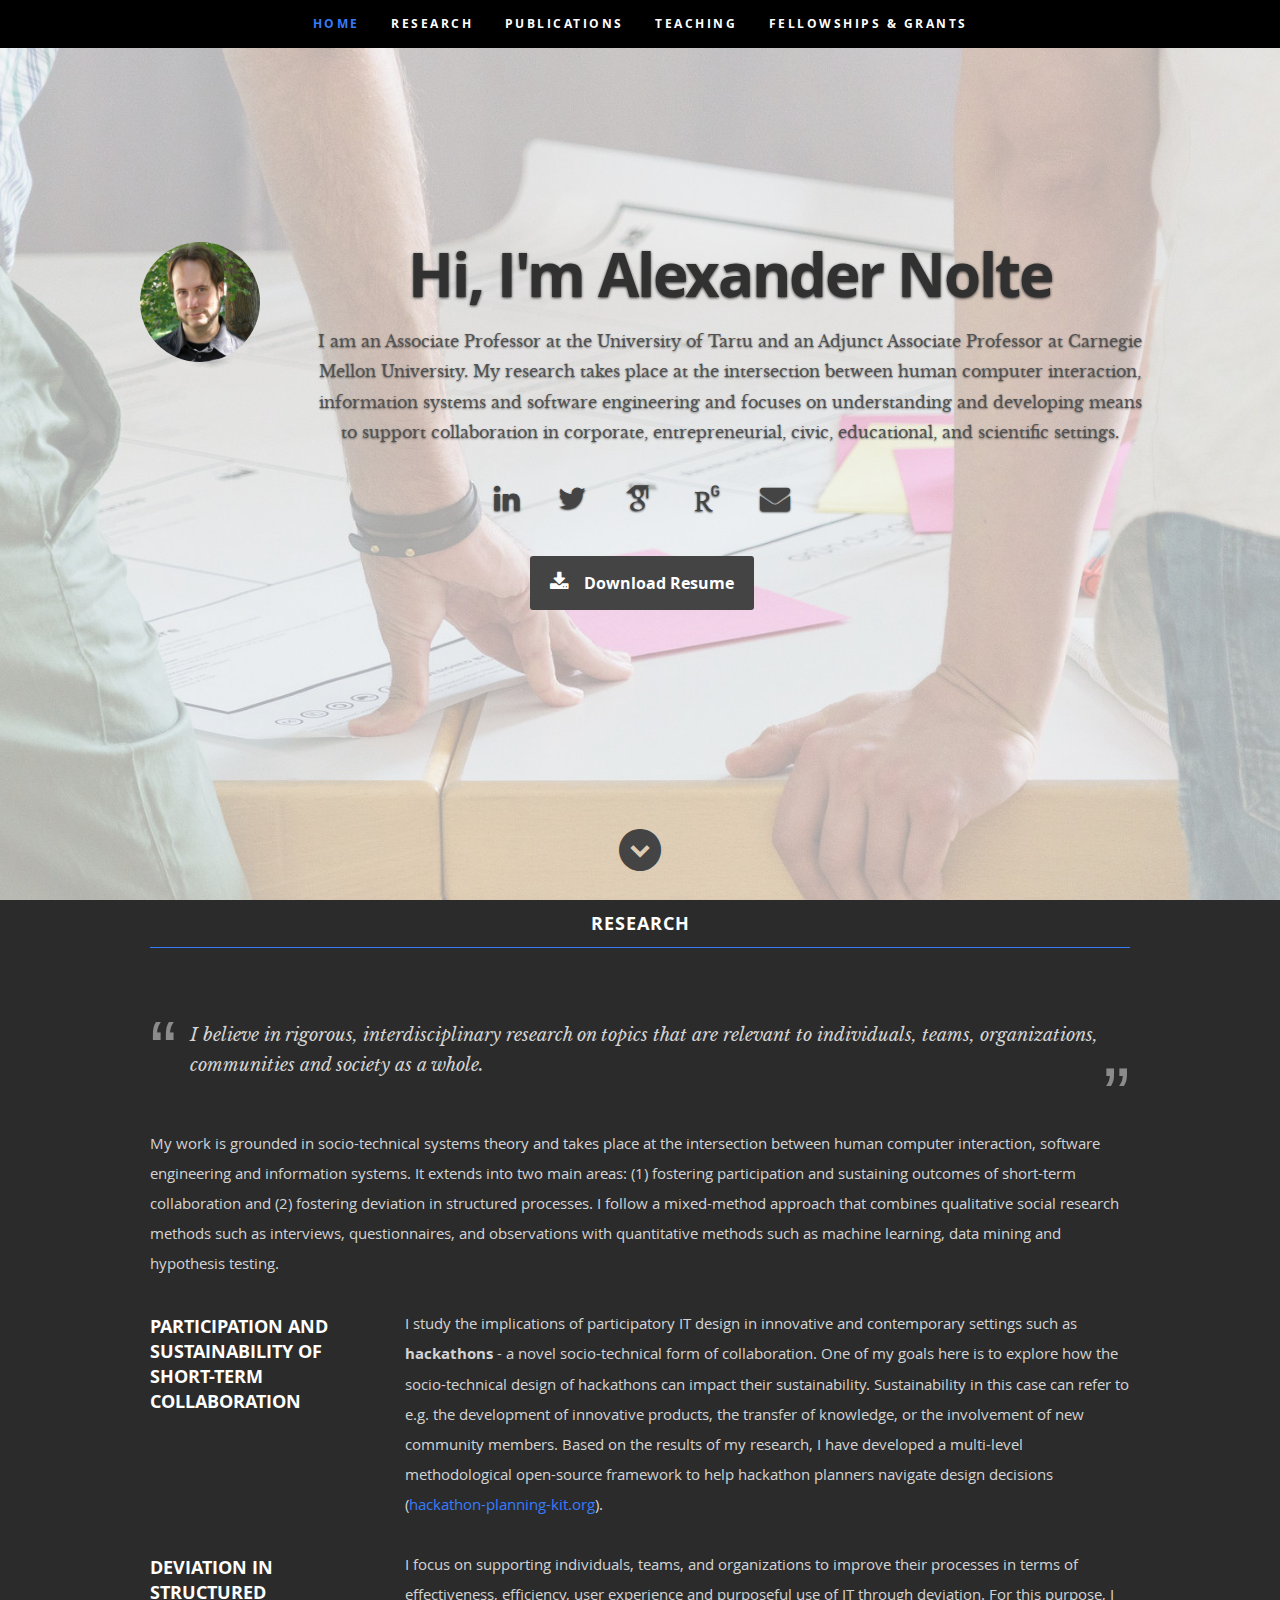
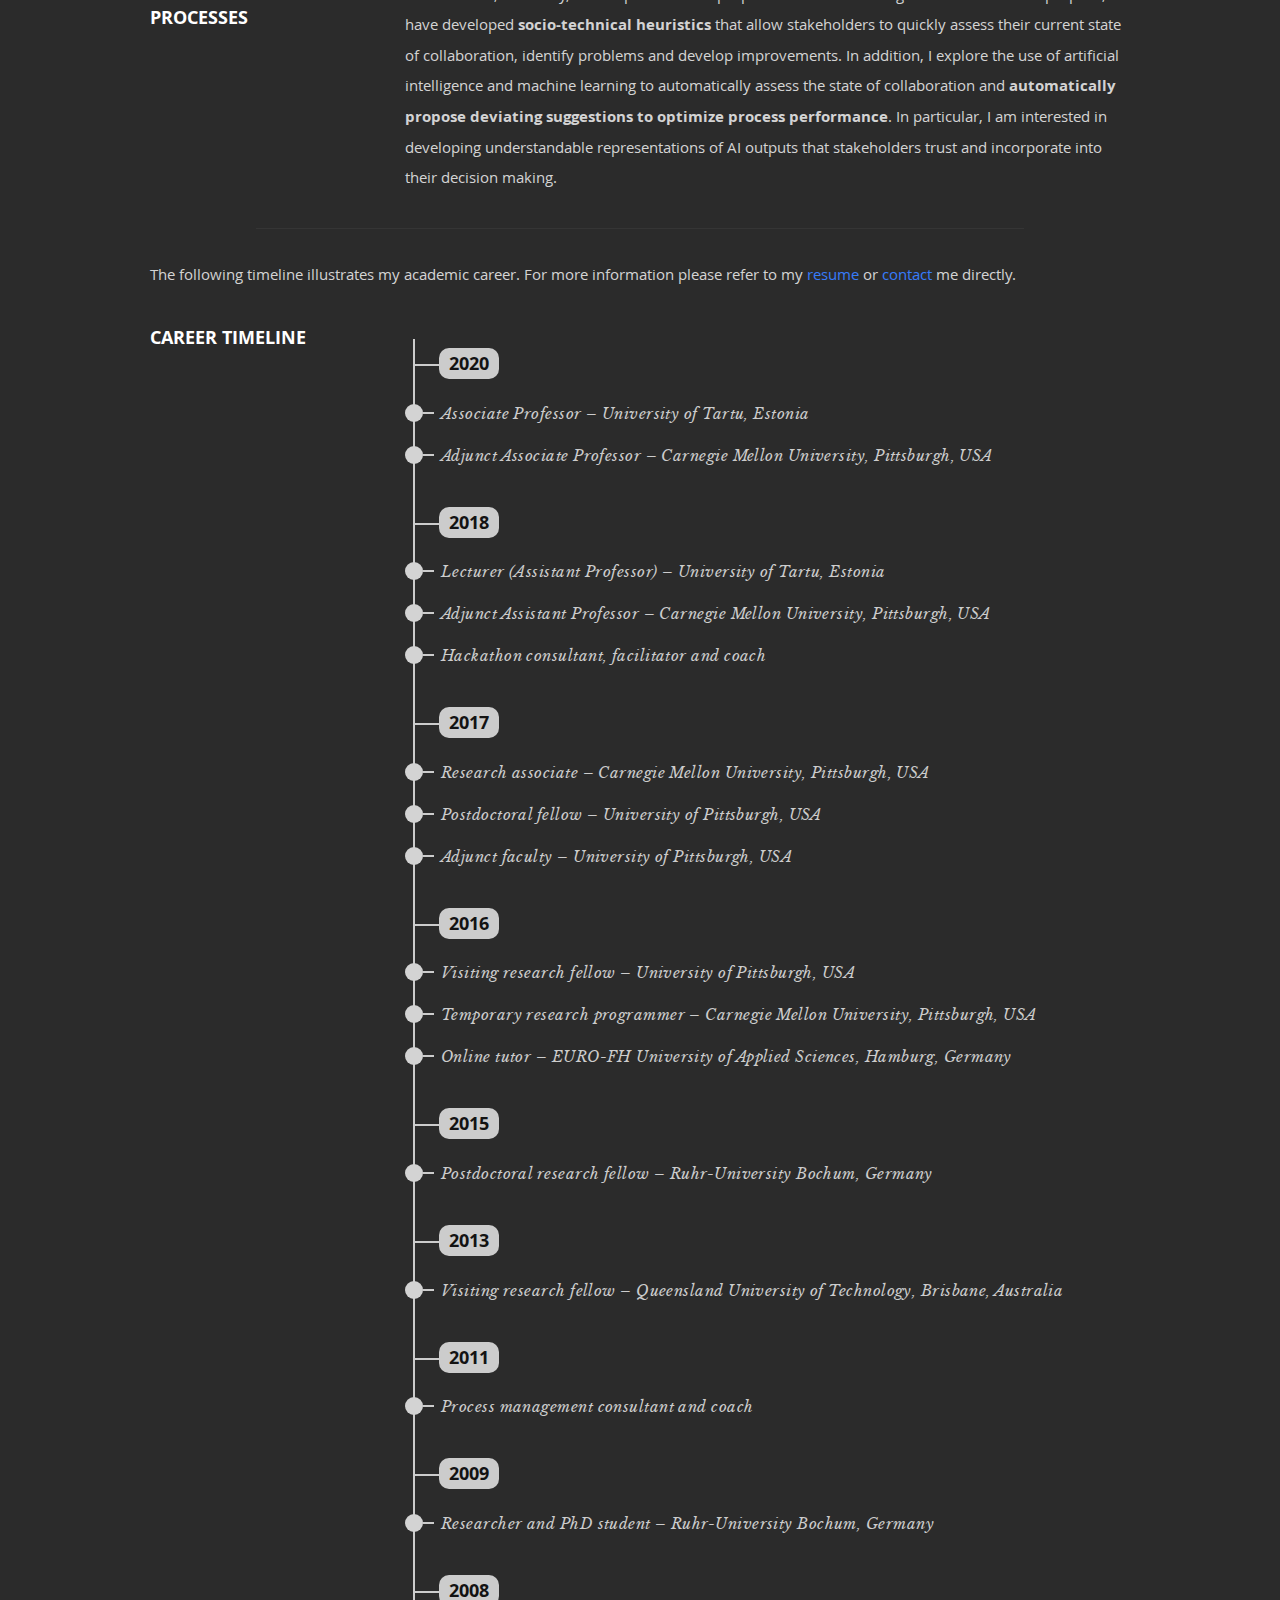
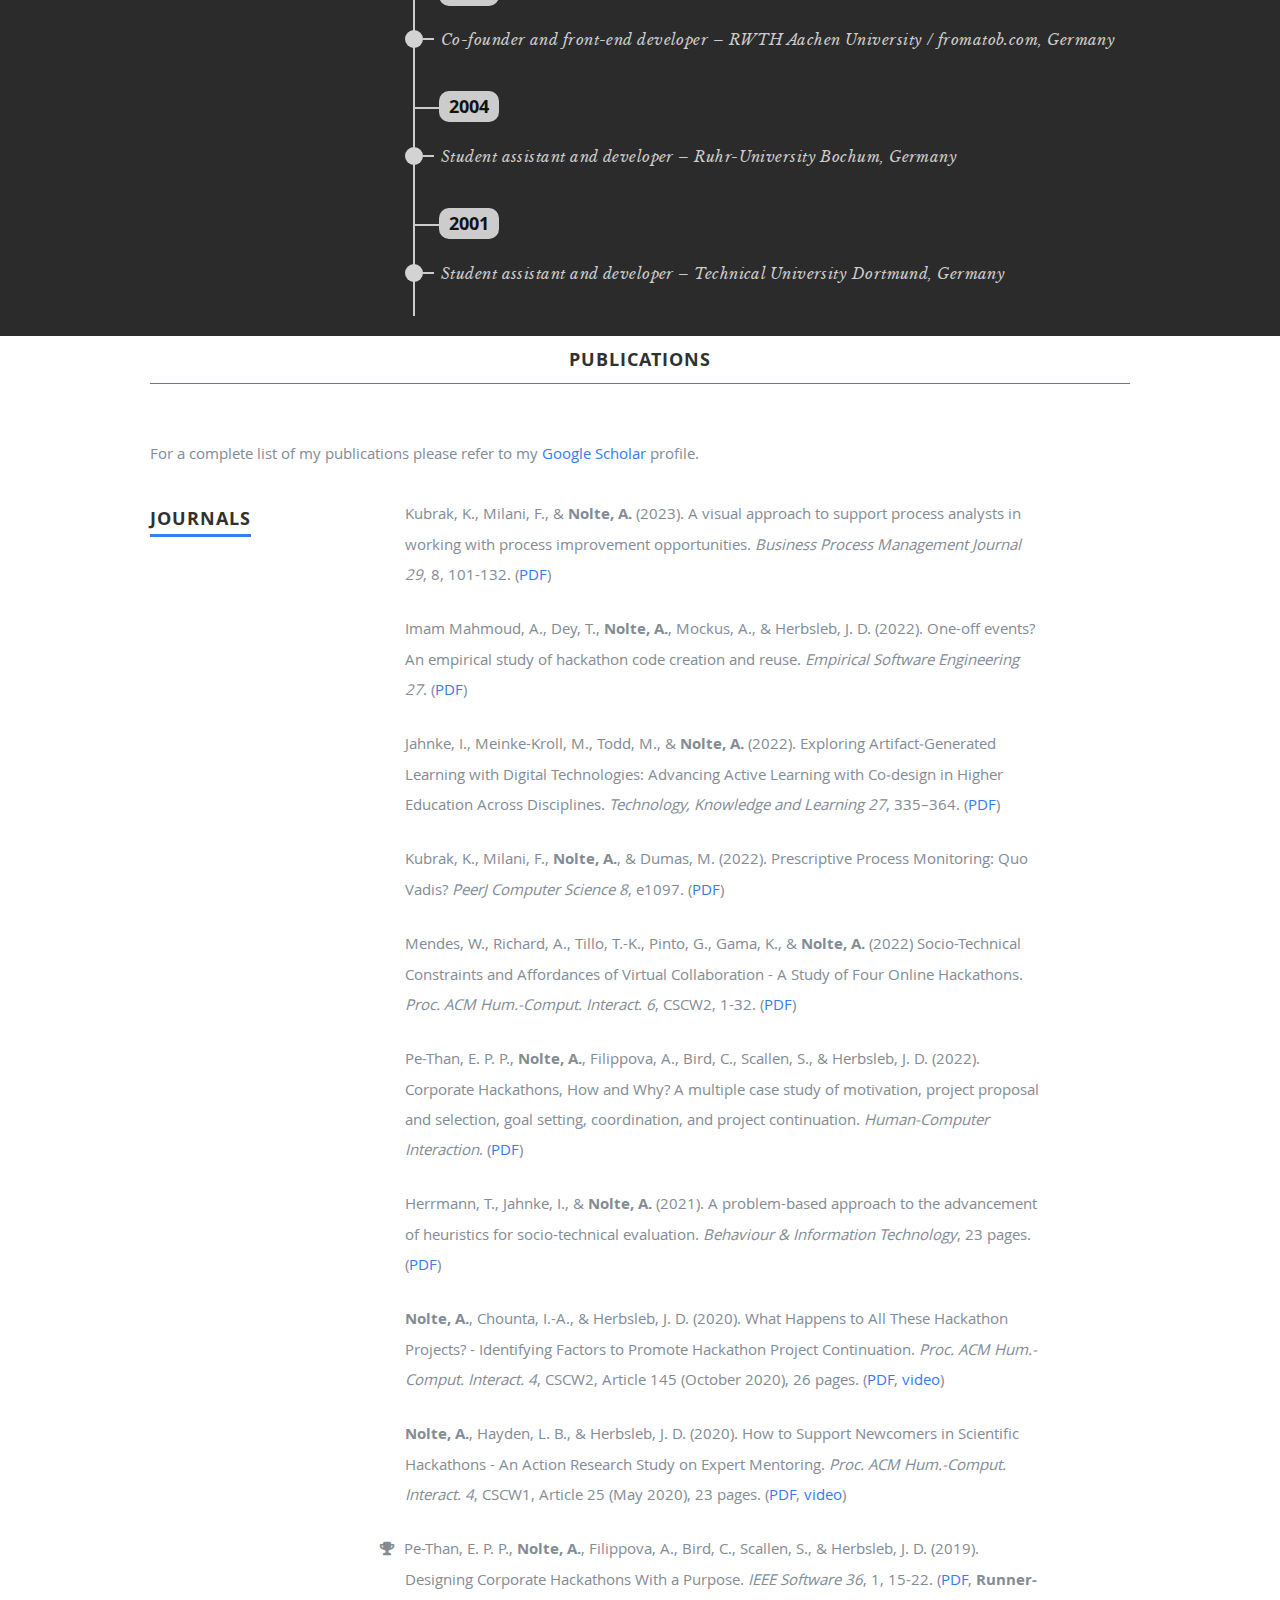
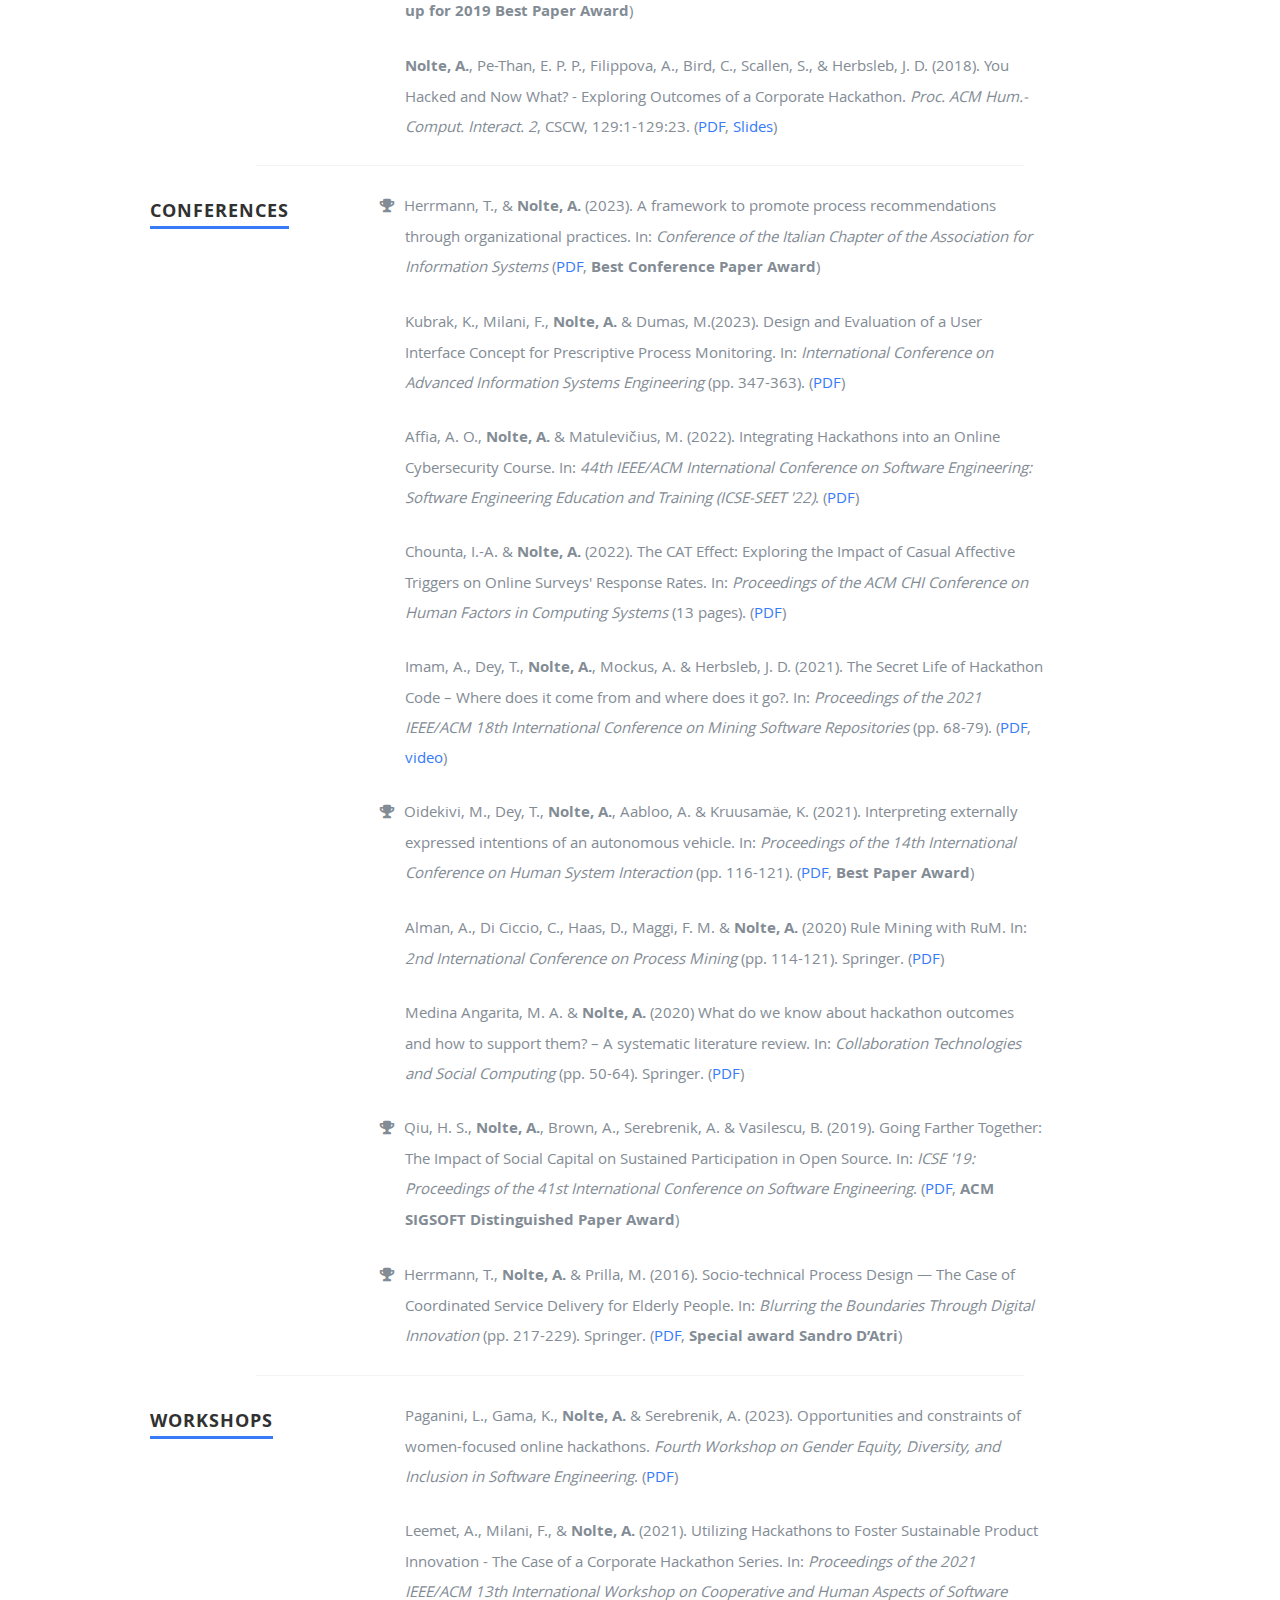
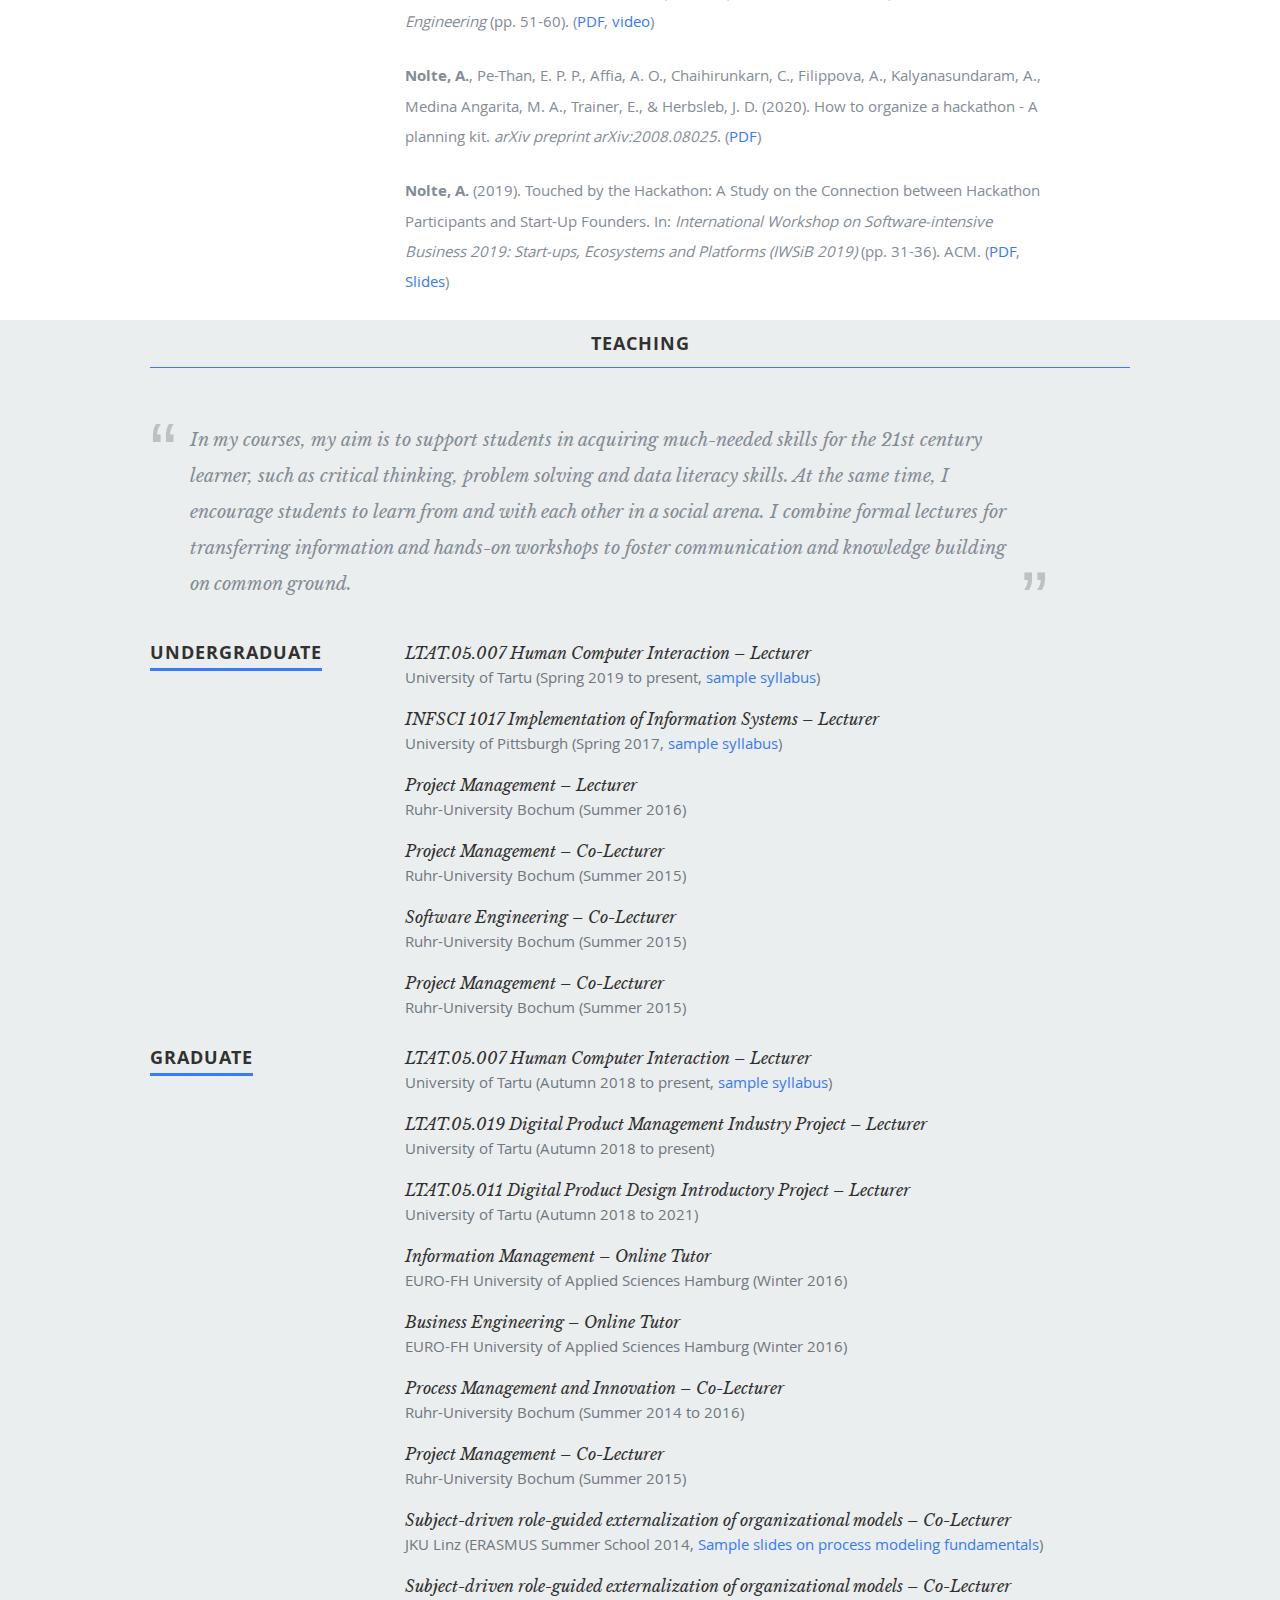
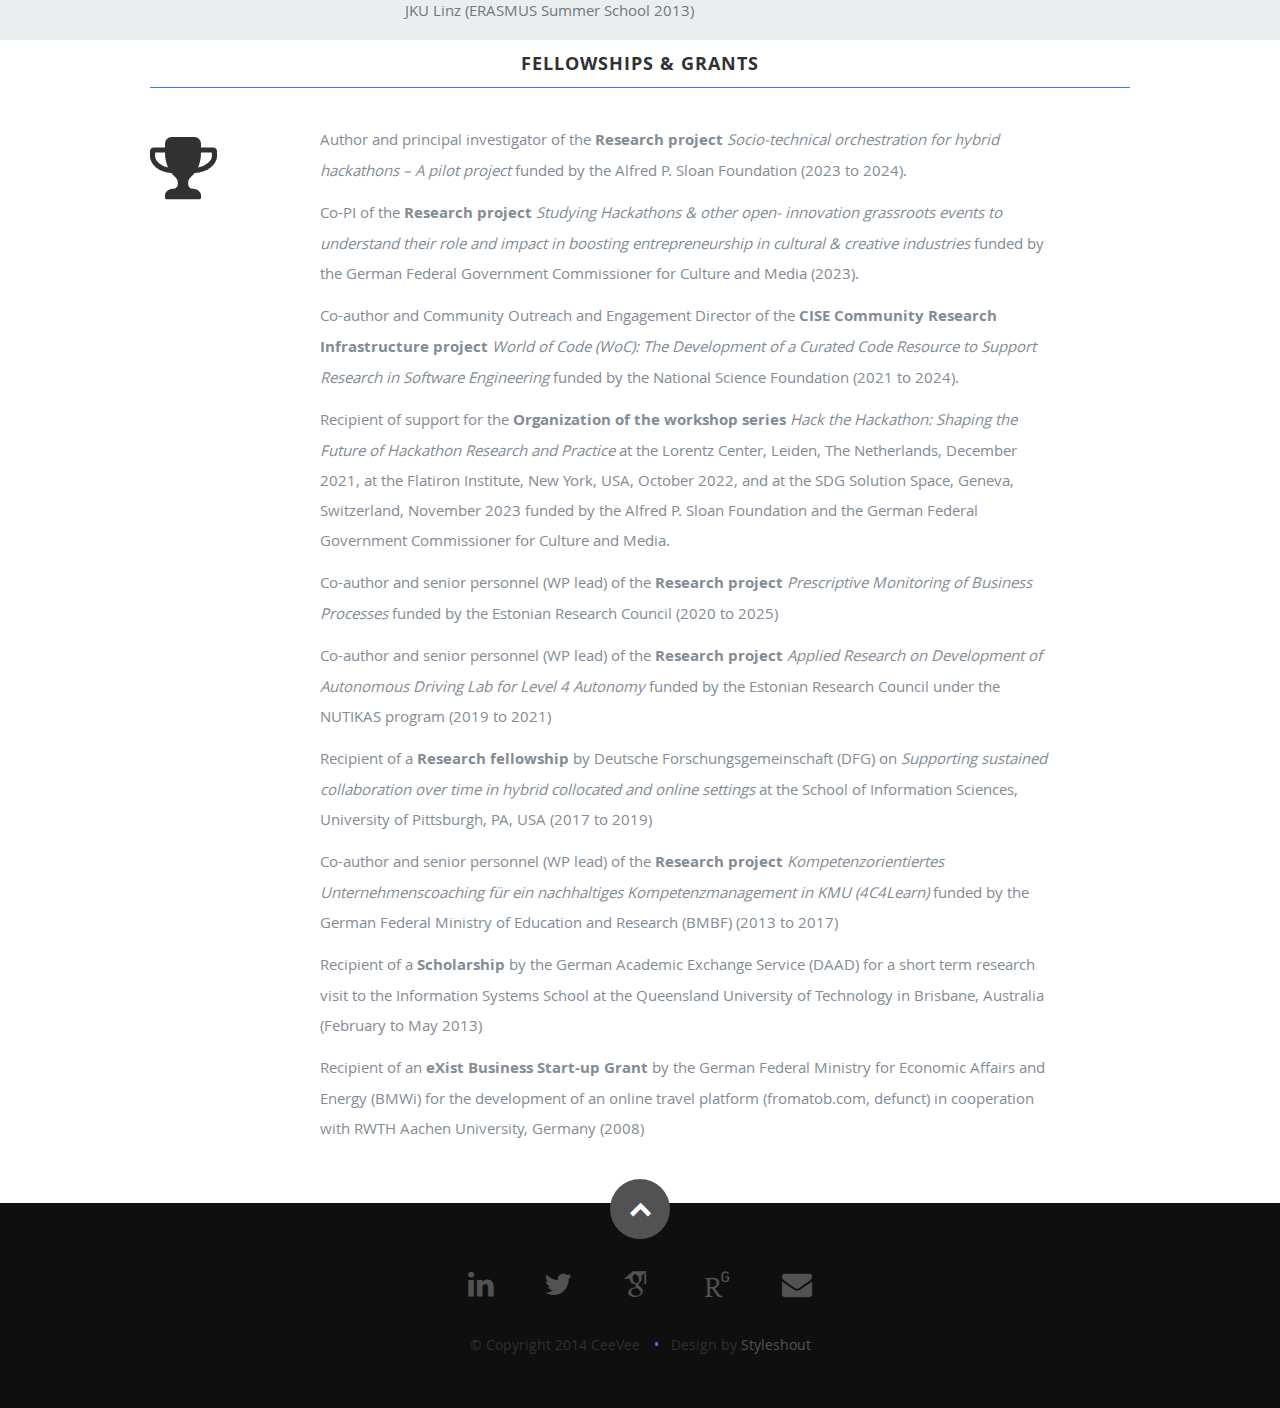
==== commit 97b391a5: "added itais award" ====
--- a/index.html
+++ b/index.html
@@ -324,11 +324,11 @@
 
 			<div class="nine columns main-col">
 				<ul>
-					<li>Kubrak, K., Milani, F. &amp; <b>Nolte, A.</b> (2023). A visual approach to support process analysts in working with process improvement opportunities. <i>Business Process Management Journal 29</i>, 8, 101-132. (<a href="download/Kubrak et al. (2023) A visual approach to support process analysts in working with process improvement opportunities.pdf" target="_blank">PDF</a>)</li>
-					<li>Imam Mahmoud, A., Dey, T., <b>Nolte, A.</b>, Mockus, A. &amp; Herbsleb, J. D. (2022). One-off events? An empirical study of hackathon code creation and reuse. <i>Empirical Software Engineering 27</i>. (<a href="download/Imam Mahmoud et al. (2022) One-off events An empirical study of hackathon code creation and reuse.pdf" target="_blank">PDF</a>)</li>
+					<li>Kubrak, K., Milani, F., &amp; <b>Nolte, A.</b> (2023). A visual approach to support process analysts in working with process improvement opportunities. <i>Business Process Management Journal 29</i>, 8, 101-132. (<a href="download/Kubrak et al. (2023) A visual approach to support process analysts in working with process improvement opportunities.pdf" target="_blank">PDF</a>)</li>
+					<li>Imam Mahmoud, A., Dey, T., <b>Nolte, A.</b>, Mockus, A., &amp; Herbsleb, J. D. (2022). One-off events? An empirical study of hackathon code creation and reuse. <i>Empirical Software Engineering 27</i>. (<a href="download/Imam Mahmoud et al. (2022) One-off events An empirical study of hackathon code creation and reuse.pdf" target="_blank">PDF</a>)</li>
 					<li>Jahnke, I., Meinke-Kroll, M., Todd, M., &amp; <b>Nolte, A.</b> (2022). Exploring Artifact‑Generated Learning with Digital Technologies: Advancing Active Learning with Co‑design in Higher Education Across Disciplines. <i>Technology, Knowledge and Learning 27</i>, 335–364. (<a href="download/Jahnke et al. (2022) Exploring Artifact‑Generated Learning with Digital Technologies Advancing Active Learning with Co‑design in Higher Education Across Disciplines.pdf" target="_blank">PDF</a>)</li>
-					<li>Kubrak, K., Milani, F., <b>Nolte, A.</b> &amp; Dumas, M. (2022). Prescriptive Process Monitoring: Quo Vadis? <i>PeerJ Computer Science 8</i>, e1097. (<a href="download/Kubrak et al. (2022) Prescriptive Process Monitoring Quo Vadis.pdf" target="_blank">PDF</a>)</li>
-					<li>Mendes, W., Richard, A., Tillo, T.-K., Pinto, G., Gama, K. &amp; <b>Nolte, A.</b> (2022) Socio-Technical Constraints and Affordances of Virtual Collaboration - A Study of Four Online Hackathons. <i>Proc. ACM Hum.-Comput. Interact. 6</i>, CSCW2, 1-32. (<a href="download/Mendes et al. (2022) Socio-Technical Constraints and Affordances of Virtual Collaboration - A Study of Four Online Hackathons.pdf" target="_blank">PDF</a>)</li>
+					<li>Kubrak, K., Milani, F., <b>Nolte, A.</b>, &amp; Dumas, M. (2022). Prescriptive Process Monitoring: Quo Vadis? <i>PeerJ Computer Science 8</i>, e1097. (<a href="download/Kubrak et al. (2022) Prescriptive Process Monitoring Quo Vadis.pdf" target="_blank">PDF</a>)</li>
+					<li>Mendes, W., Richard, A., Tillo, T.-K., Pinto, G., Gama, K., &amp; <b>Nolte, A.</b> (2022) Socio-Technical Constraints and Affordances of Virtual Collaboration - A Study of Four Online Hackathons. <i>Proc. ACM Hum.-Comput. Interact. 6</i>, CSCW2, 1-32. (<a href="download/Mendes et al. (2022) Socio-Technical Constraints and Affordances of Virtual Collaboration - A Study of Four Online Hackathons.pdf" target="_blank">PDF</a>)</li>
 					<li>Pe-Than, E. P. P., <b>Nolte, A.</b>, Filippova, A., Bird, C., Scallen, S., &amp; Herbsleb, J. D. (2022). Corporate Hackathons, How and Why? A multiple case study of motivation, project proposal and selection, goal setting, coordination, and project continuation. <i>Human-Computer Interaction</i>. (<a href="download/Pe-Than et al. (2022) Corporate Hackathons, How and Why A multiple case study of motivation, project proposal and selection, goal setting, coordination, and project continuation.pdf" target="_blank">PDF</a>)</li>
 					<li>Herrmann, T., Jahnke, I., &amp; <b>Nolte, A.</b> (2021). A problem-based approach to the advancement of heuristics for socio-technical evaluation. <i>Behaviour &amp; Information Technology</i>, 23 pages. (<a href="download/Herrmann et al. (2021) A problem-based approach to the advancement of heuristics for socio-technical evaluation.pdf" target="_blank">PDF</a>)</li>
 					<li><b>Nolte, A.</b>, Chounta, I.-A., &amp; Herbsleb, J. D. (2020). What Happens to All These Hackathon Projects? - Identifying Factors to Promote Hackathon Project Continuation. <i>Proc. ACM Hum.-Comput. Interact. 4</i>, CSCW2, Article 145 (October 2020), 26 pages. (<a href="download/Nolte et al. (2020) What Happens to All These Hackathon Projects - Identifying Factors to Promote Hackathon Project Continuation.pdf" target="_blank">PDF</a>, <a href="https://www.uttv.ee/naita?id=30436" target="_blank">video</a>)</li>
@@ -353,15 +353,16 @@
 
 			<div class="nine columns main-col">
 				<ul>
-					<li>Kubrak, K., Milani, F., <b>Nolte, A.</b>  &amp; Dumas, M.(2023). Design and Evaluation of a User Interface Concept for Prescriptive Process Monitoring. In: <i>International Conference on Advanced Information Systems Engineering</i> (pp. 347-363). (<a href="download/Kubrak et al. (2023) Design and Evaluation of a User Interface Concept for Prescriptive Process Monitoring.pdf" target="_blank">PDF</a>)</li>
-					<li>Affia, A. O., <b>Nolte, A.</b>, &amp; Matulevi&#269;ius, M. (2022). Integrating Hackathons into an Online Cybersecurity Course. In: <i>44th IEEE/ACM International Conference on Software Engineering: Software Engineering Education and Training (ICSE-SEET '22)</i>. (<a href="download/Affia et al. (2022) Integrating Hackathons into an Online Cybersecurity Course.pdf" target="_blank">PDF</a>)</li>
-					<li>Chounta, I.-A., &amp; <b>Nolte, A.</b> (2022). The CAT Effect: Exploring the Impact of Casual Affective Triggers on Online Surveys' Response Rates. In: <i>Proceedings of the ACM CHI Conference on Human Factors in Computing Systems</i> (13 pages). (<a href="download/Chounta and Nolte (2022) The CAT Effect Exploring the Impact of Casual Affective Triggers on Online Surveys Response Rates.pdf" target="_blank">PDF</a>)</li>
+					<li class="award">Herrmann, T., &amp; <b>Nolte, A.</b> (2023). A framework to promote process recommendations through organizational practices. In: <i>Conference of the Italian Chapter of the Association for Information Systems</i> (<a href="download/Herrmann and Nolte (2023) A framework to promote process recommendations through organizational practices.pdf" target="_blank">PDF</a>, <b>Best Conference Paper Award</b>)</li>
+					<li>Kubrak, K., Milani, F., <b>Nolte, A.</b> &amp; Dumas, M.(2023). Design and Evaluation of a User Interface Concept for Prescriptive Process Monitoring. In: <i>International Conference on Advanced Information Systems Engineering</i> (pp. 347-363). (<a href="download/Kubrak et al. (2023) Design and Evaluation of a User Interface Concept for Prescriptive Process Monitoring.pdf" target="_blank">PDF</a>)</li>
+					<li>Affia, A. O., <b>Nolte, A.</b> &amp; Matulevi&#269;ius, M. (2022). Integrating Hackathons into an Online Cybersecurity Course. In: <i>44th IEEE/ACM International Conference on Software Engineering: Software Engineering Education and Training (ICSE-SEET '22)</i>. (<a href="download/Affia et al. (2022) Integrating Hackathons into an Online Cybersecurity Course.pdf" target="_blank">PDF</a>)</li>
+					<li>Chounta, I.-A. &amp; <b>Nolte, A.</b> (2022). The CAT Effect: Exploring the Impact of Casual Affective Triggers on Online Surveys' Response Rates. In: <i>Proceedings of the ACM CHI Conference on Human Factors in Computing Systems</i> (13 pages). (<a href="download/Chounta and Nolte (2022) The CAT Effect Exploring the Impact of Casual Affective Triggers on Online Surveys Response Rates.pdf" target="_blank">PDF</a>)</li>
 					<li>Imam, A., Dey, T., <b>Nolte, A.</b>, Mockus, A. &amp; Herbsleb, J. D. (2021). The Secret Life of Hackathon Code – Where does it come from and where does it go?. In: <i>Proceedings of the 2021 IEEE/ACM 18th International Conference on Mining Software Repositories</i> (pp. 68-79). (<a href="download/Imam et al. (2021) The Secret Life of Hackathon Code Where does it come from and where does it go.pdf" target="_blank">PDF</a>, <a href="https://drive.google.com/file/d/156nVlMCiJtV7Xhbevl5pSbKfuKBgKEqd/view?usp=sharing" target="_blank">video</a>)</li>
-					<li class="award">Oidekivi, M., Dey, T., <b>Nolte, A.</b>, Aabloo, A., &amp; Kruusam&auml;e, K. (2021). Interpreting externally expressed intentions of an autonomous vehicle. In: <i>Proceedings of the 14th International Conference on Human System Interaction</i> (pp. 116-121). (<a href="download/Oidekivi et al. (2021) Interpreting externally expressed intentions of an autonomous vehicle.pdf" target="_blank">PDF</a>, <b>Best Paper Award</b>)</li>
-					<li>Alman, A., Di Ciccio, C., Haas, D., Maggi, F. M., &amp; <b>Nolte, A.</b> (2020) Rule Mining with RuM. In: <i>2nd International Conference on Process Mining</i> (pp. 114-121). Springer. (<a href="download/Alman et al. (2020) Rule Mining with RuM.pdf" target="_blank">PDF</a>)</li>
+					<li class="award">Oidekivi, M., Dey, T., <b>Nolte, A.</b>, Aabloo, A. &amp; Kruusam&auml;e, K. (2021). Interpreting externally expressed intentions of an autonomous vehicle. In: <i>Proceedings of the 14th International Conference on Human System Interaction</i> (pp. 116-121). (<a href="download/Oidekivi et al. (2021) Interpreting externally expressed intentions of an autonomous vehicle.pdf" target="_blank">PDF</a>, <b>Best Paper Award</b>)</li>
+					<li>Alman, A., Di Ciccio, C., Haas, D., Maggi, F. M. &amp; <b>Nolte, A.</b> (2020) Rule Mining with RuM. In: <i>2nd International Conference on Process Mining</i> (pp. 114-121). Springer. (<a href="download/Alman et al. (2020) Rule Mining with RuM.pdf" target="_blank">PDF</a>)</li>
 					<li>Medina Angarita, M. A. &amp; <b>Nolte, A.</b> (2020) What do we know about hackathon outcomes and how to support them? – A systematic literature review. In: <i>Collaboration Technologies and Social Computing</i> (pp. 50-64). Springer. (<a href="download/Medina Angarita and Nolte (2020) What do we know about hackathon outcomes and how to support them – A systematic literature review.pdf" target="_blank">PDF</a>)</li>
-					<li class="award">Qiu, H. S., <b>Nolte, A.</b>, Brown, A., Serebrenik, A.,, &amp; Vasilescu, B. (2019). Going Farther Together: The Impact of Social Capital on Sustained Participation in Open Source. In: <i>ICSE '19: Proceedings of the 41st International Conference on Software Engineering</i>. (<a href="download/Qiu et al. (2019) Going Farther Together The Impact of Social Capital on Sustained Participation in Open Source.pdf" target="_blank">PDF</a>, <b>ACM SIGSOFT Distinguished Paper Award</b>)</li>
-					<li class="award">Herrmann, T., <b>Nolte, A.</b>, &amp; Prilla, M. (2016). Socio-technical Process Design — The Case of Coordinated Service Delivery for Elderly People. In: <i>Blurring the Boundaries Through Digital Innovation</i> (pp. 217-229). Springer. (<a href="download/Herrmann et al. (2015) Socio-technical Process Design - The Case of Coordinated Service Delivery for Elderly People.pdf" target="_blank">PDF</a>, <b>Special award Sandro D’Atri</b>)</li>
+					<li class="award">Qiu, H. S., <b>Nolte, A.</b>, Brown, A., Serebrenik, A. &amp; Vasilescu, B. (2019). Going Farther Together: The Impact of Social Capital on Sustained Participation in Open Source. In: <i>ICSE '19: Proceedings of the 41st International Conference on Software Engineering</i>. (<a href="download/Qiu et al. (2019) Going Farther Together The Impact of Social Capital on Sustained Participation in Open Source.pdf" target="_blank">PDF</a>, <b>ACM SIGSOFT Distinguished Paper Award</b>)</li>
+					<li class="award">Herrmann, T., <b>Nolte, A.</b> &amp; Prilla, M. (2016). Socio-technical Process Design — The Case of Coordinated Service Delivery for Elderly People. In: <i>Blurring the Boundaries Through Digital Innovation</i> (pp. 217-229). Springer. (<a href="download/Herrmann et al. (2015) Socio-technical Process Design - The Case of Coordinated Service Delivery for Elderly People.pdf" target="_blank">PDF</a>, <b>Special award Sandro D’Atri</b>)</li>
 				</ul>
 			</div>
 
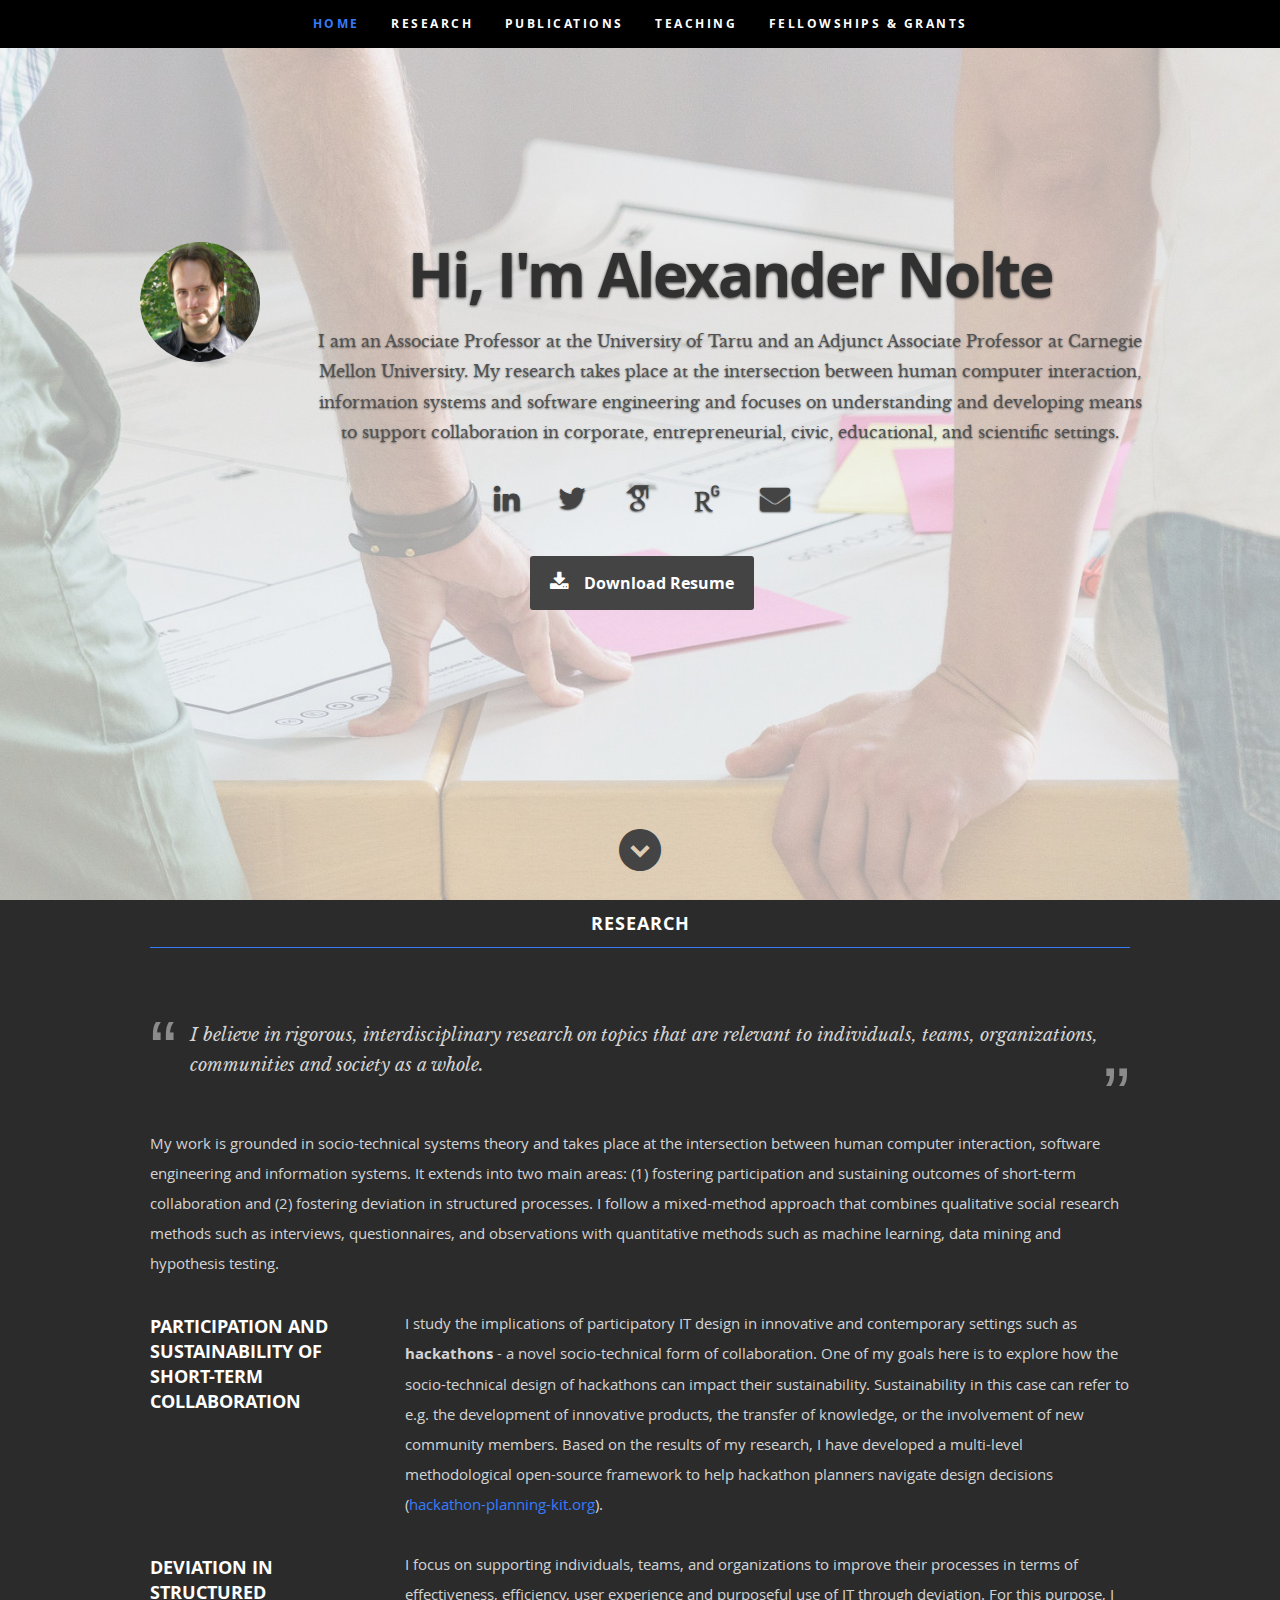
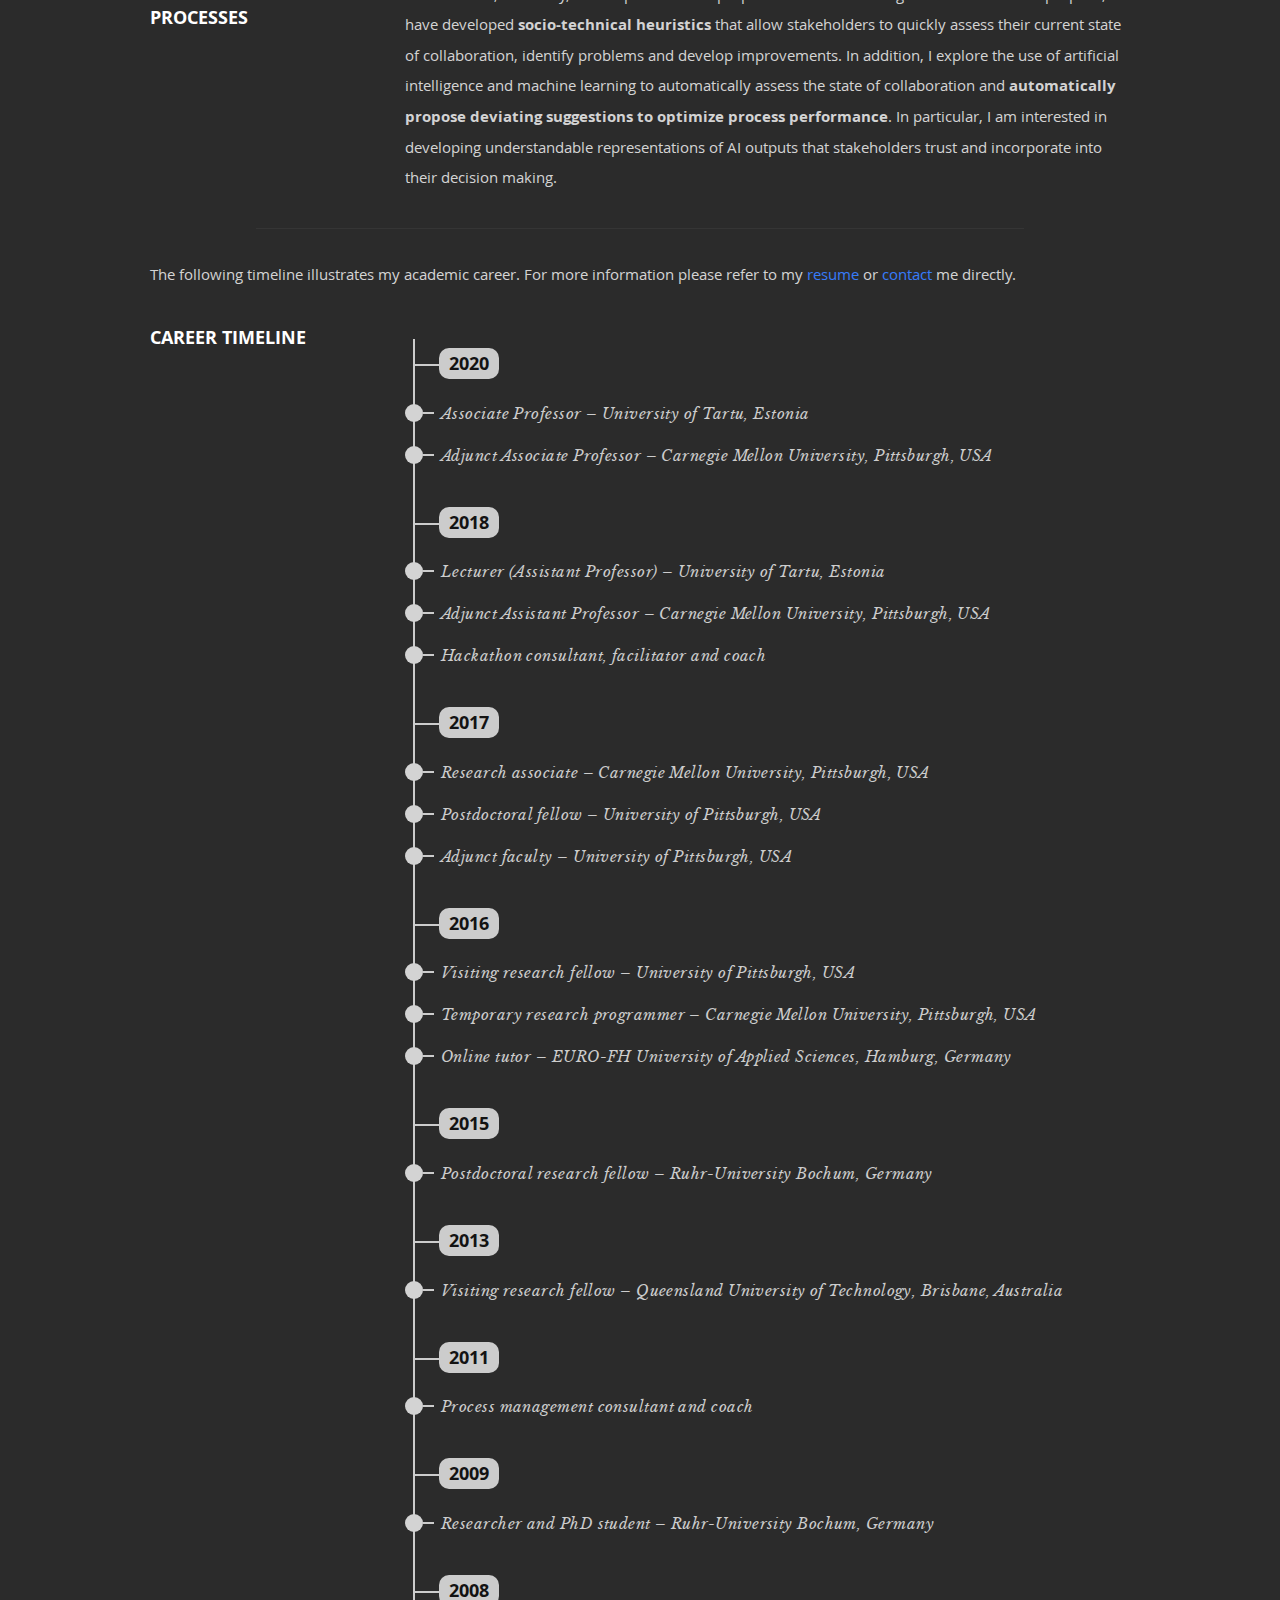
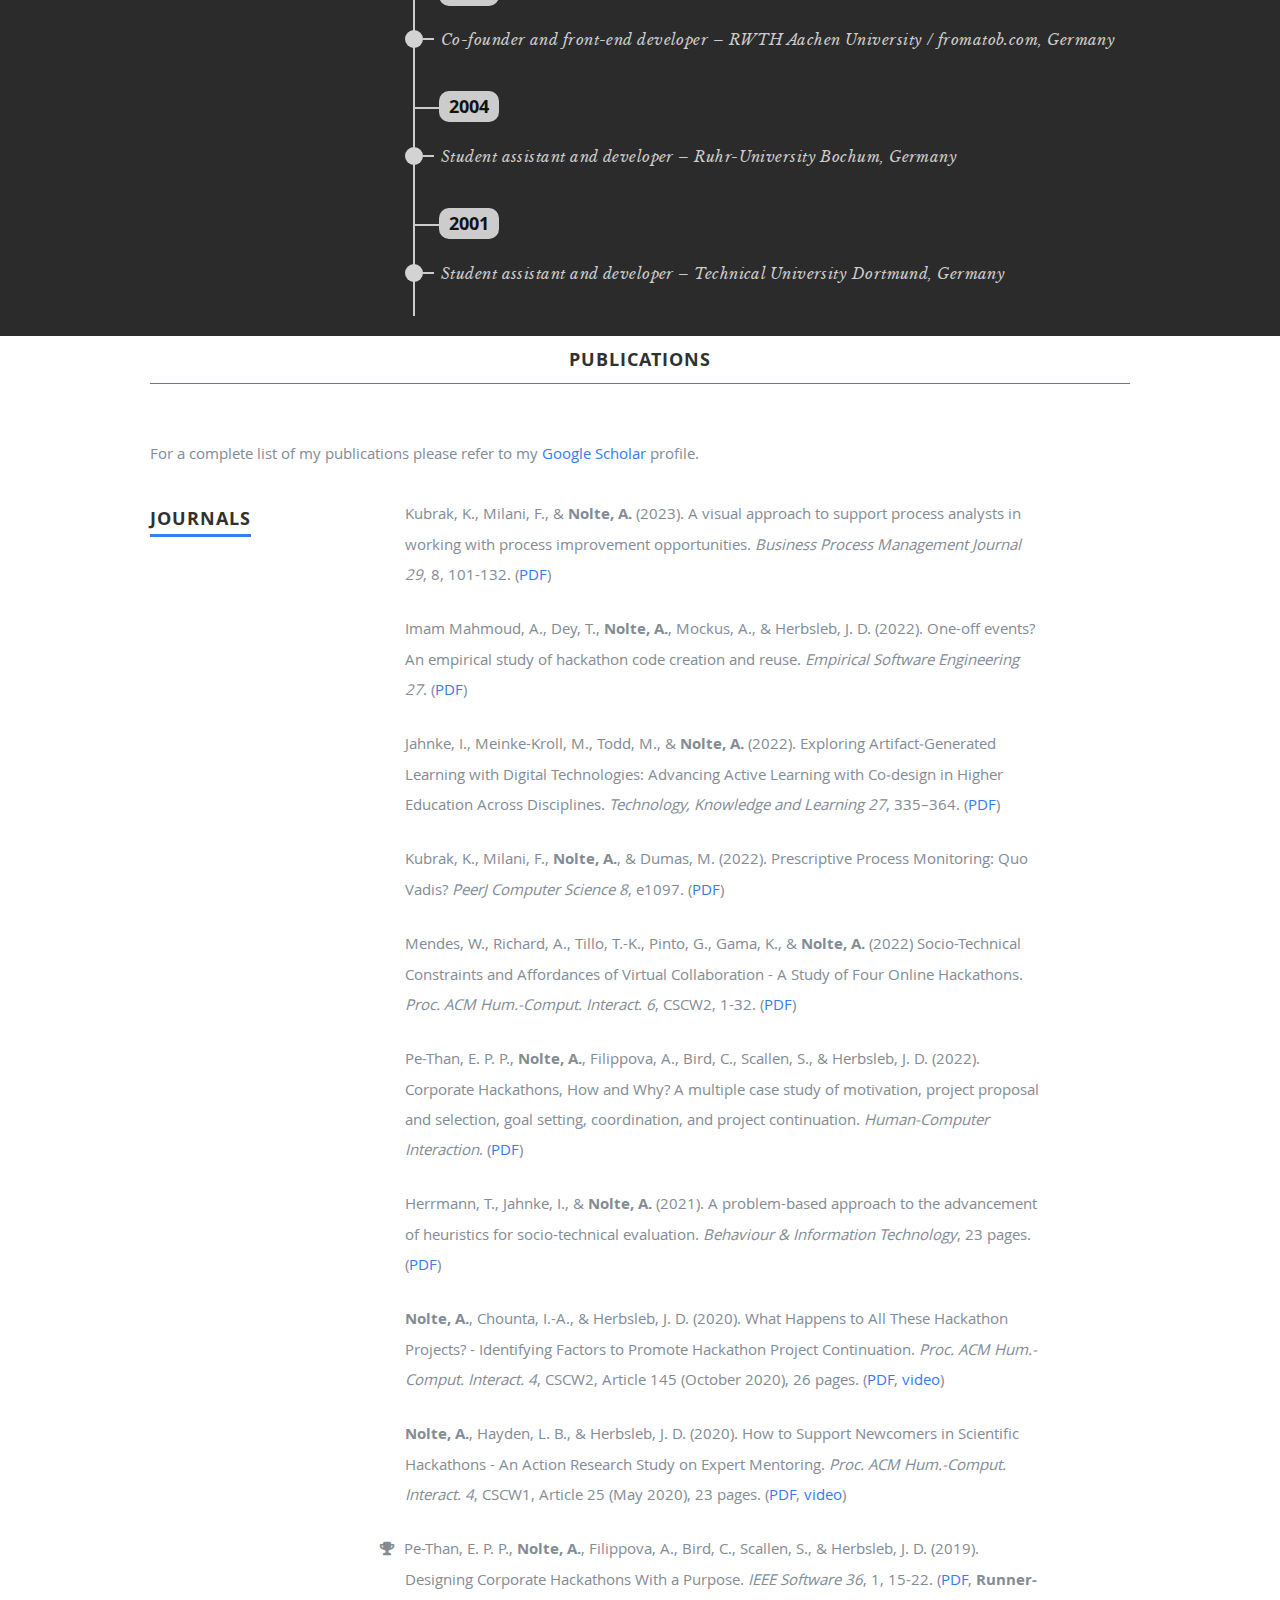
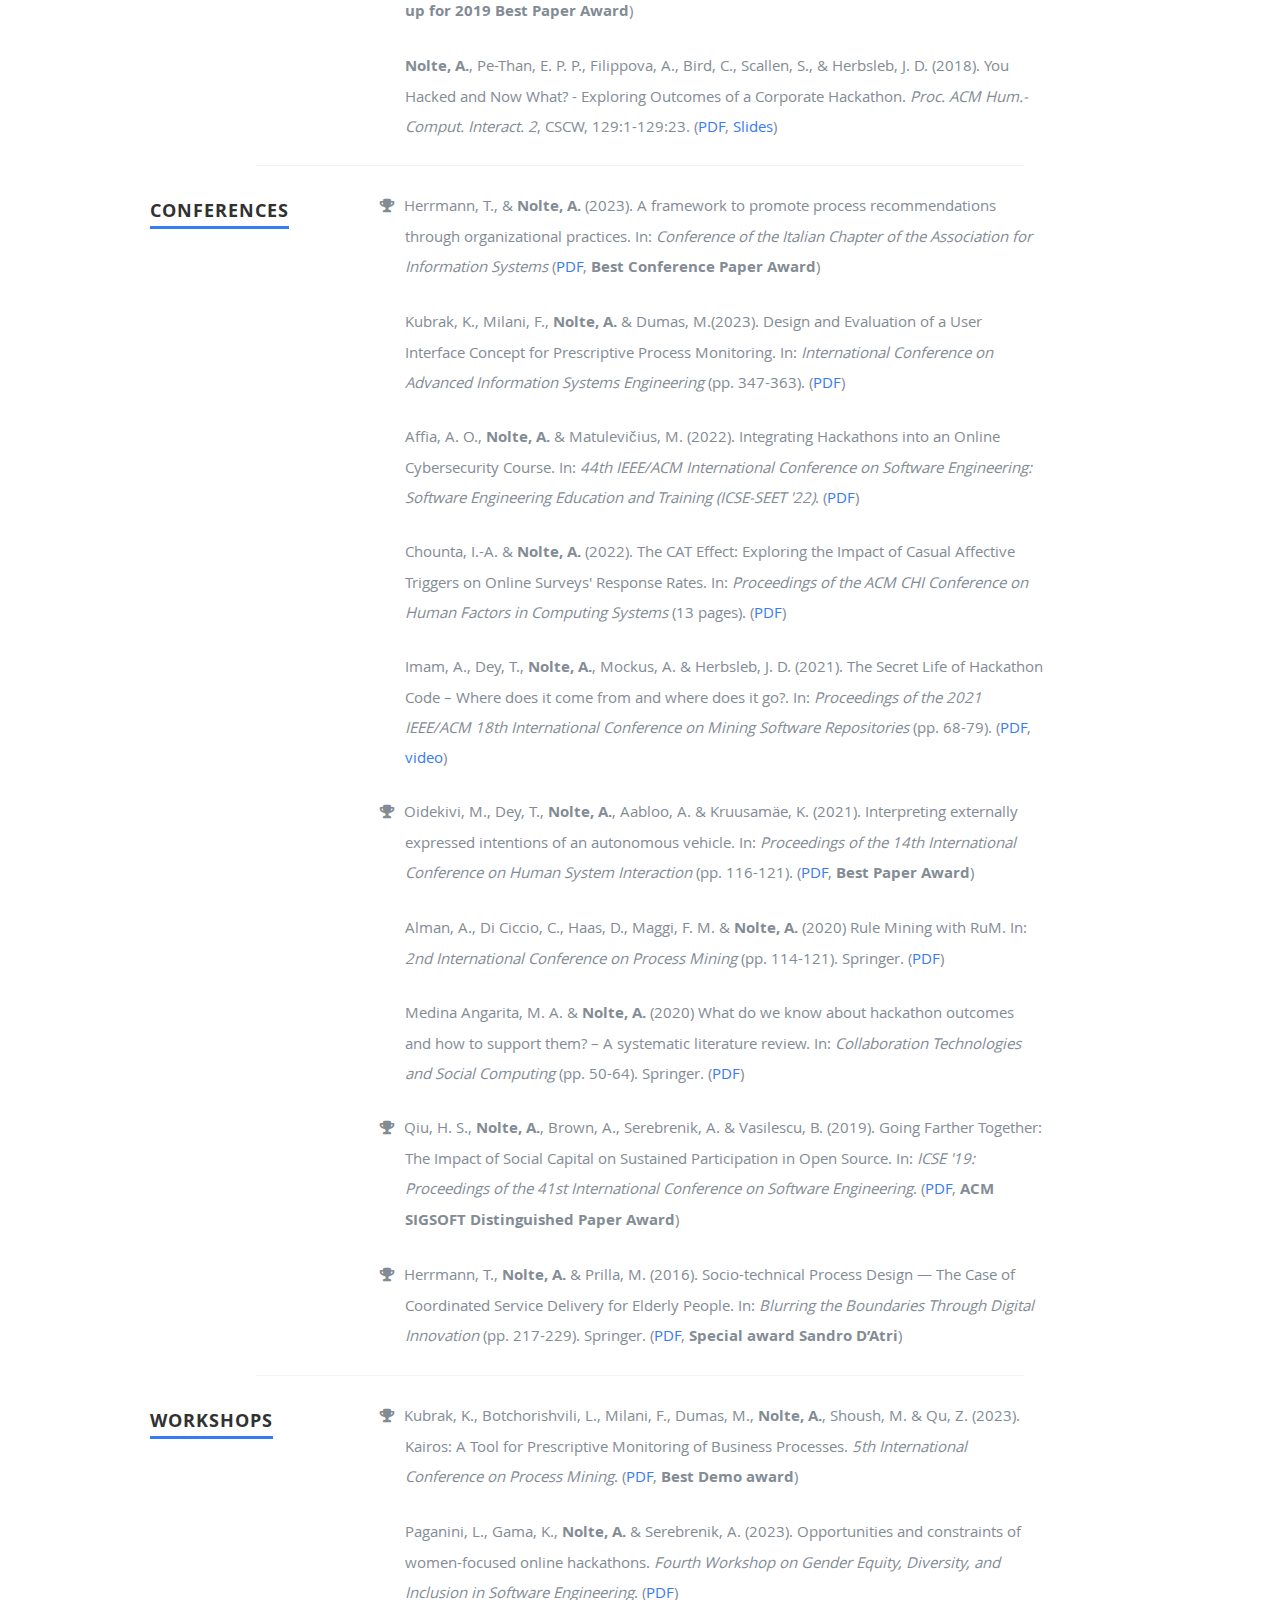
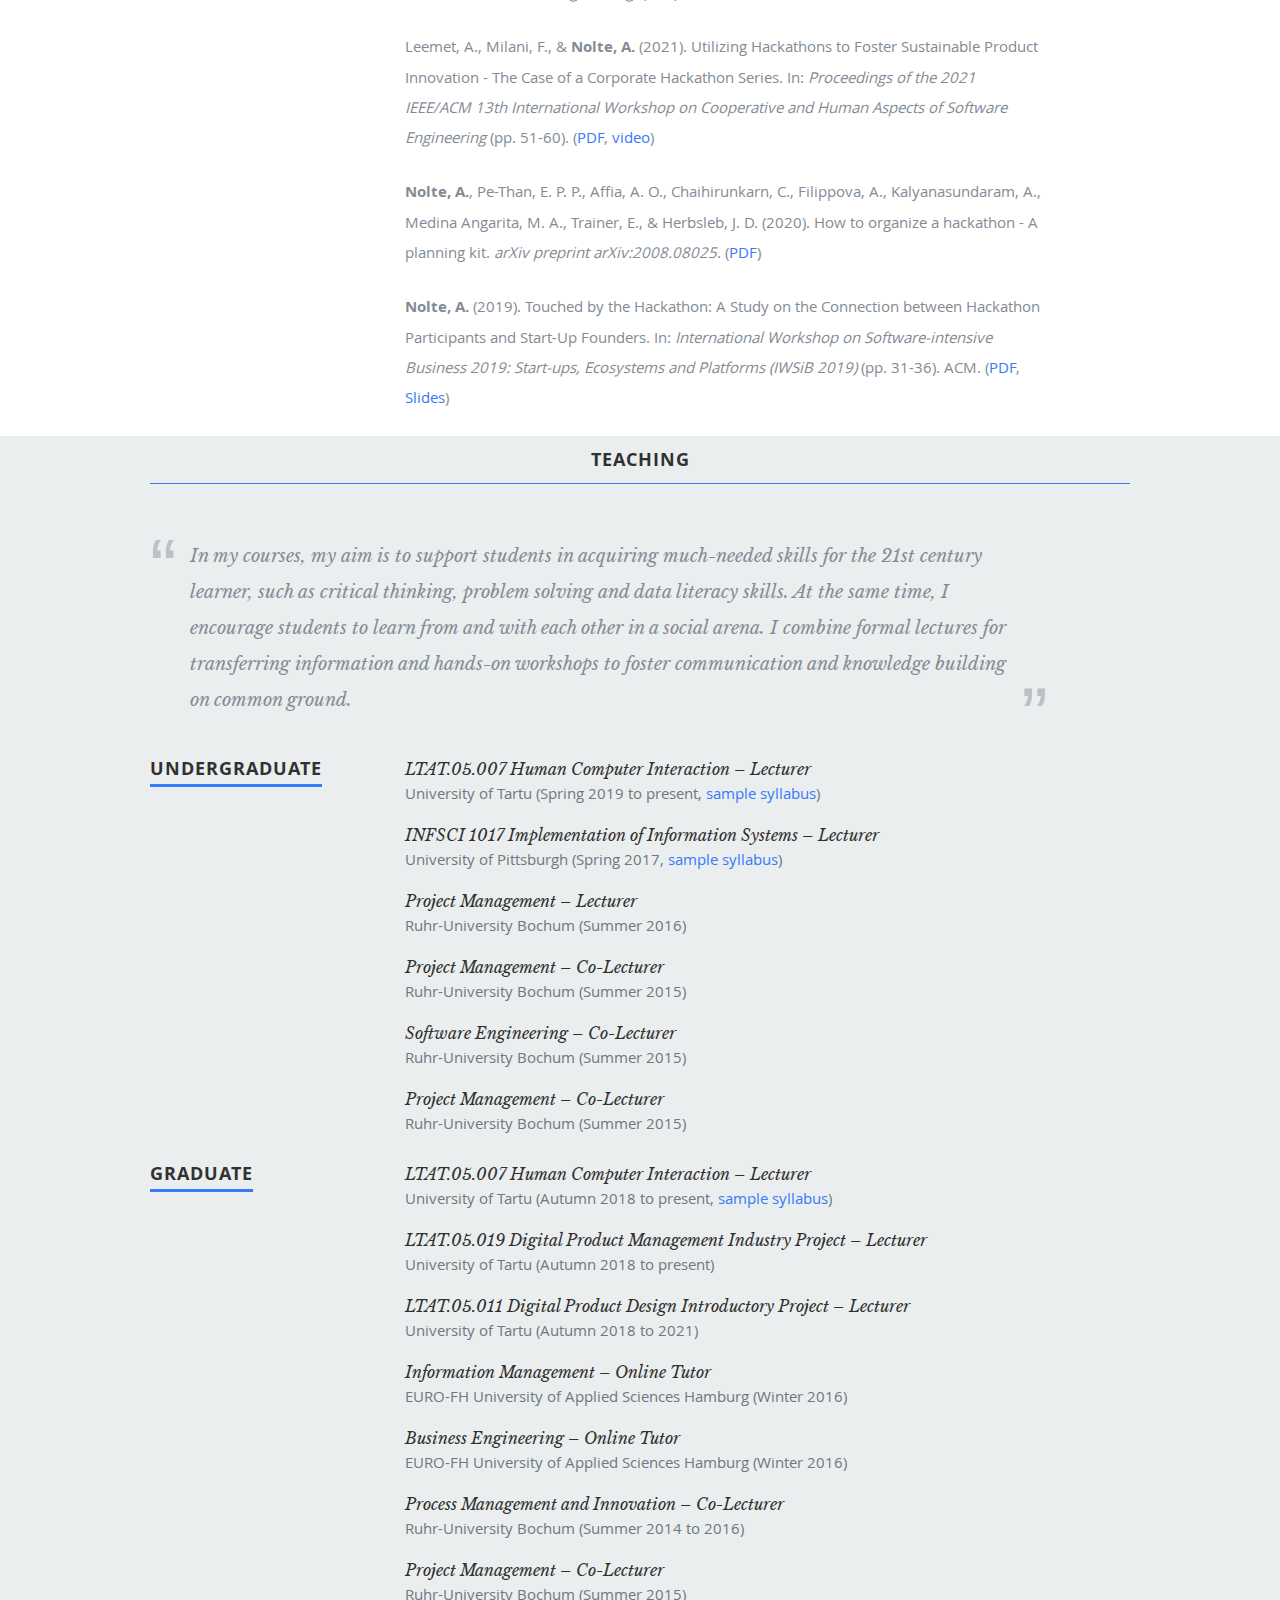
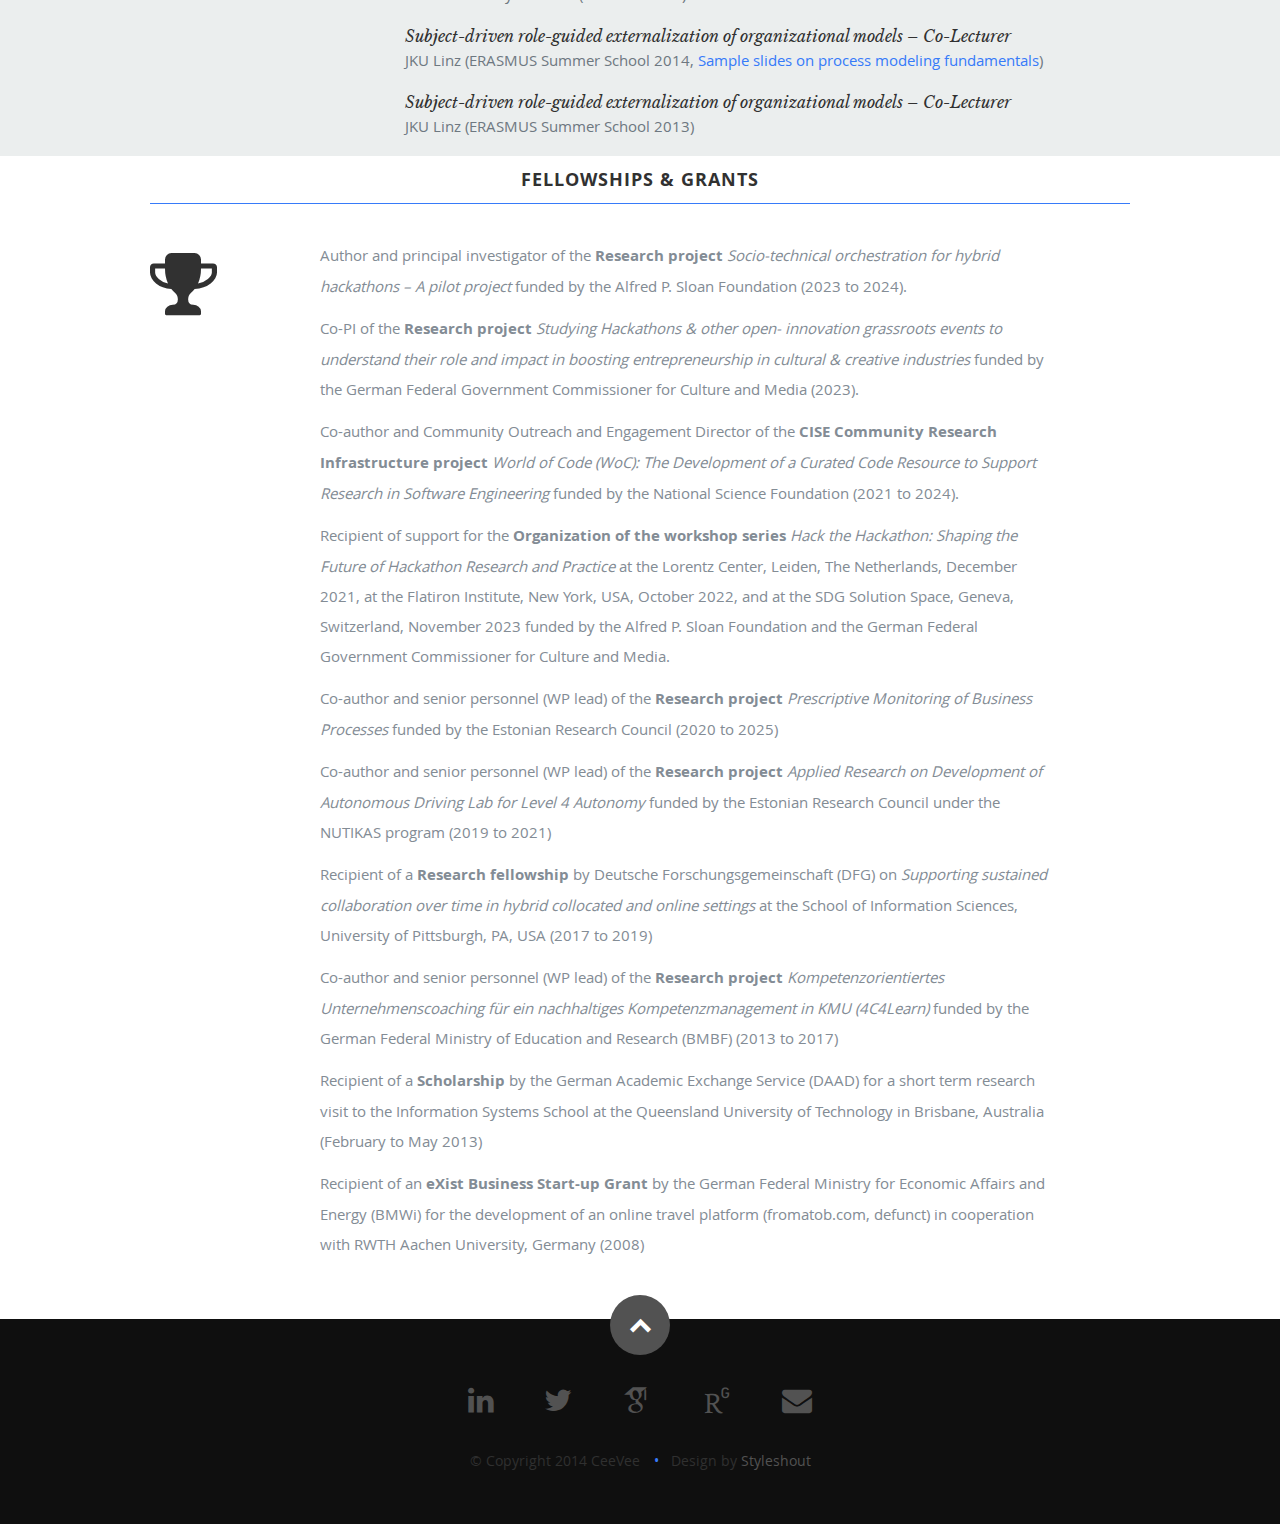
==== commit edd482cf: "added icpm award" ====
--- a/index.html
+++ b/index.html
@@ -381,6 +381,7 @@
 
 			<div class="nine columns main-col">
 				<ul>
+					<li class="award">Kubrak, K., Botchorishvili, L., Milani, F., Dumas, M., <b>Nolte, A.</b>, Shoush, M. &amp; Qu, Z. (2023). Kairos: A Tool for Prescriptive Monitoring of Business Processes. <i>5th International Conference on Process Mining</i>. (<a href="download/Kubrak et al. (2023) Kairos A Tool for Prescriptive Monitoring of Business Processes.pdf" target="_blank">PDF</a>, <b>Best Demo award</b>)</li>
 					<li>Paganini, L., Gama, K., <b>Nolte, A.</b> &amp; Serebrenik, A. (2023). Opportunities and constraints of women-focused online hackathons. <i>Fourth Workshop on Gender Equity, Diversity, and Inclusion in Software Engineering</i>. (<a href="download/Paganini et al. (2023) Opportunities and constraints of women-focused online hackathons.pdf" target="_blank">PDF</a>)</li>
 					<li>Leemet, A., Milani, F., &amp; <b>Nolte, A.</b> (2021). Utilizing Hackathons to Foster Sustainable Product Innovation - The Case of a Corporate Hackathon Series. In: <i>Proceedings of the 2021 IEEE/ACM 13th International Workshop on Cooperative and Human Aspects of Software Engineering</i> (pp. 51-60). (<a href="download/Leemet et al. (2021) Utilizing Hackathons to Foster Sustainable Product Innovation The Case of a Corporate Hackathon Series.pdf" target="_blank">PDF</a>, <a href="https://drive.google.com/file/d/17VJ6q3pmaCCwsaqtcDsEsnuh4qWpJbJt/view?usp=sharing" target="_blank">video</a>)</li>
 					<li><b>Nolte, A.</b>, Pe-Than, E. P. P., Affia, A. O., Chaihirunkarn, C., Filippova, A., Kalyanasundaram, A., Medina Angarita, M. A., Trainer, E., &amp; Herbsleb, J. D. (2020). How to organize a hackathon - A planning kit. <i>arXiv preprint arXiv:2008.08025</i>. (<a href="download/Nolte et al. (2020) How to organize a hackathon - A planning kit.pdf" target="_blank">PDF</a>)</li>
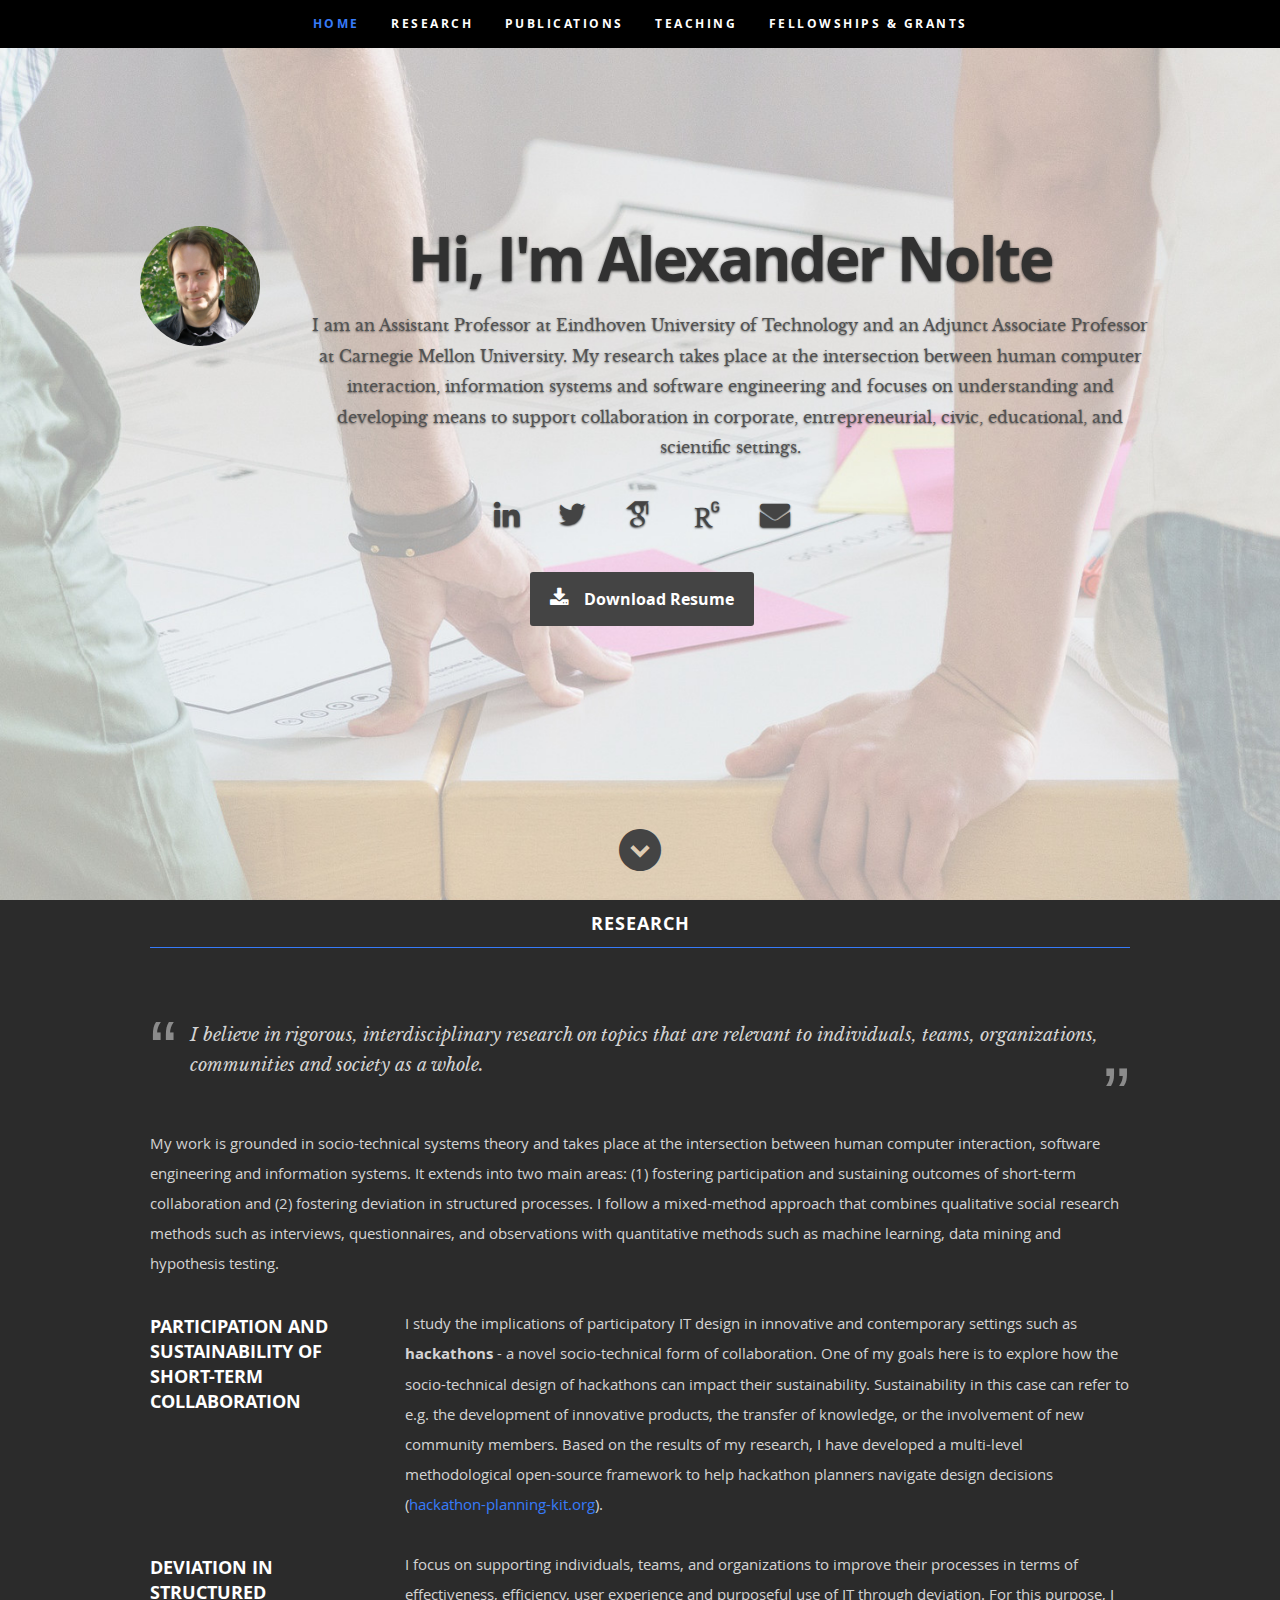
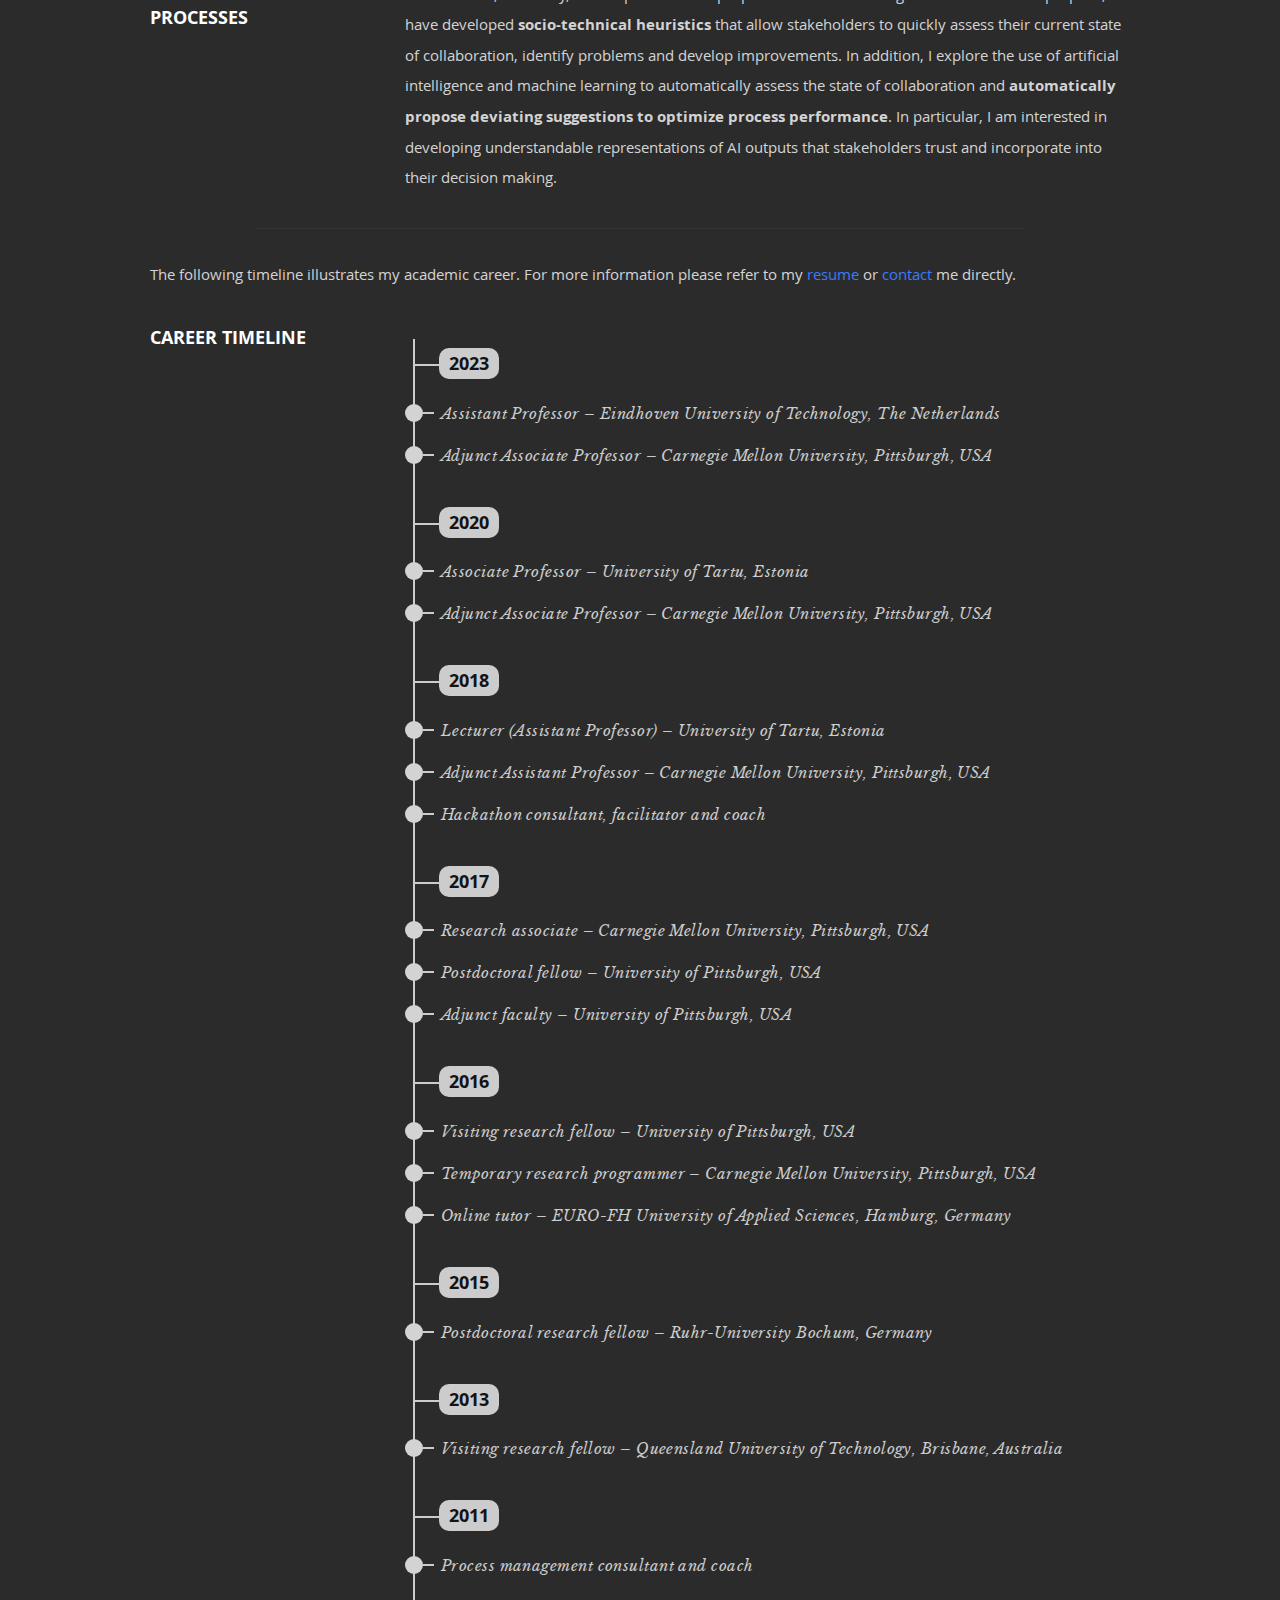
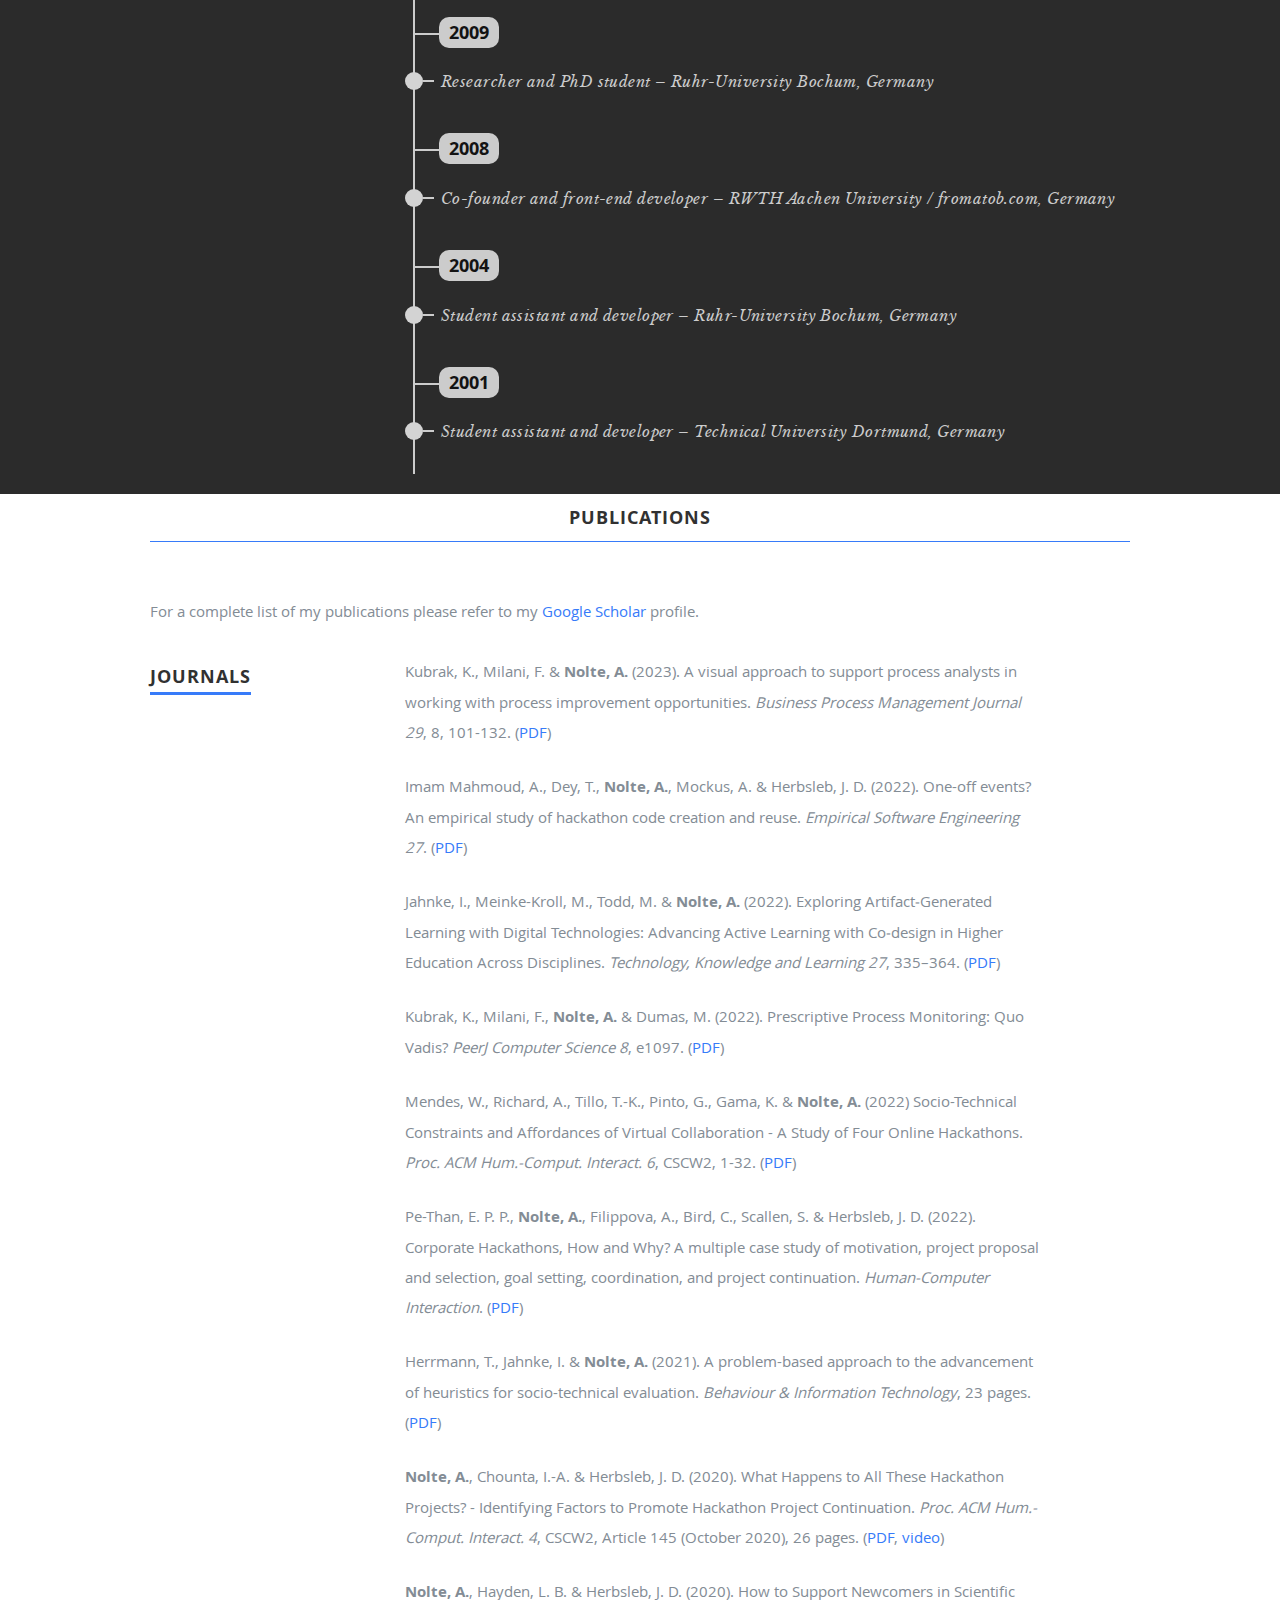
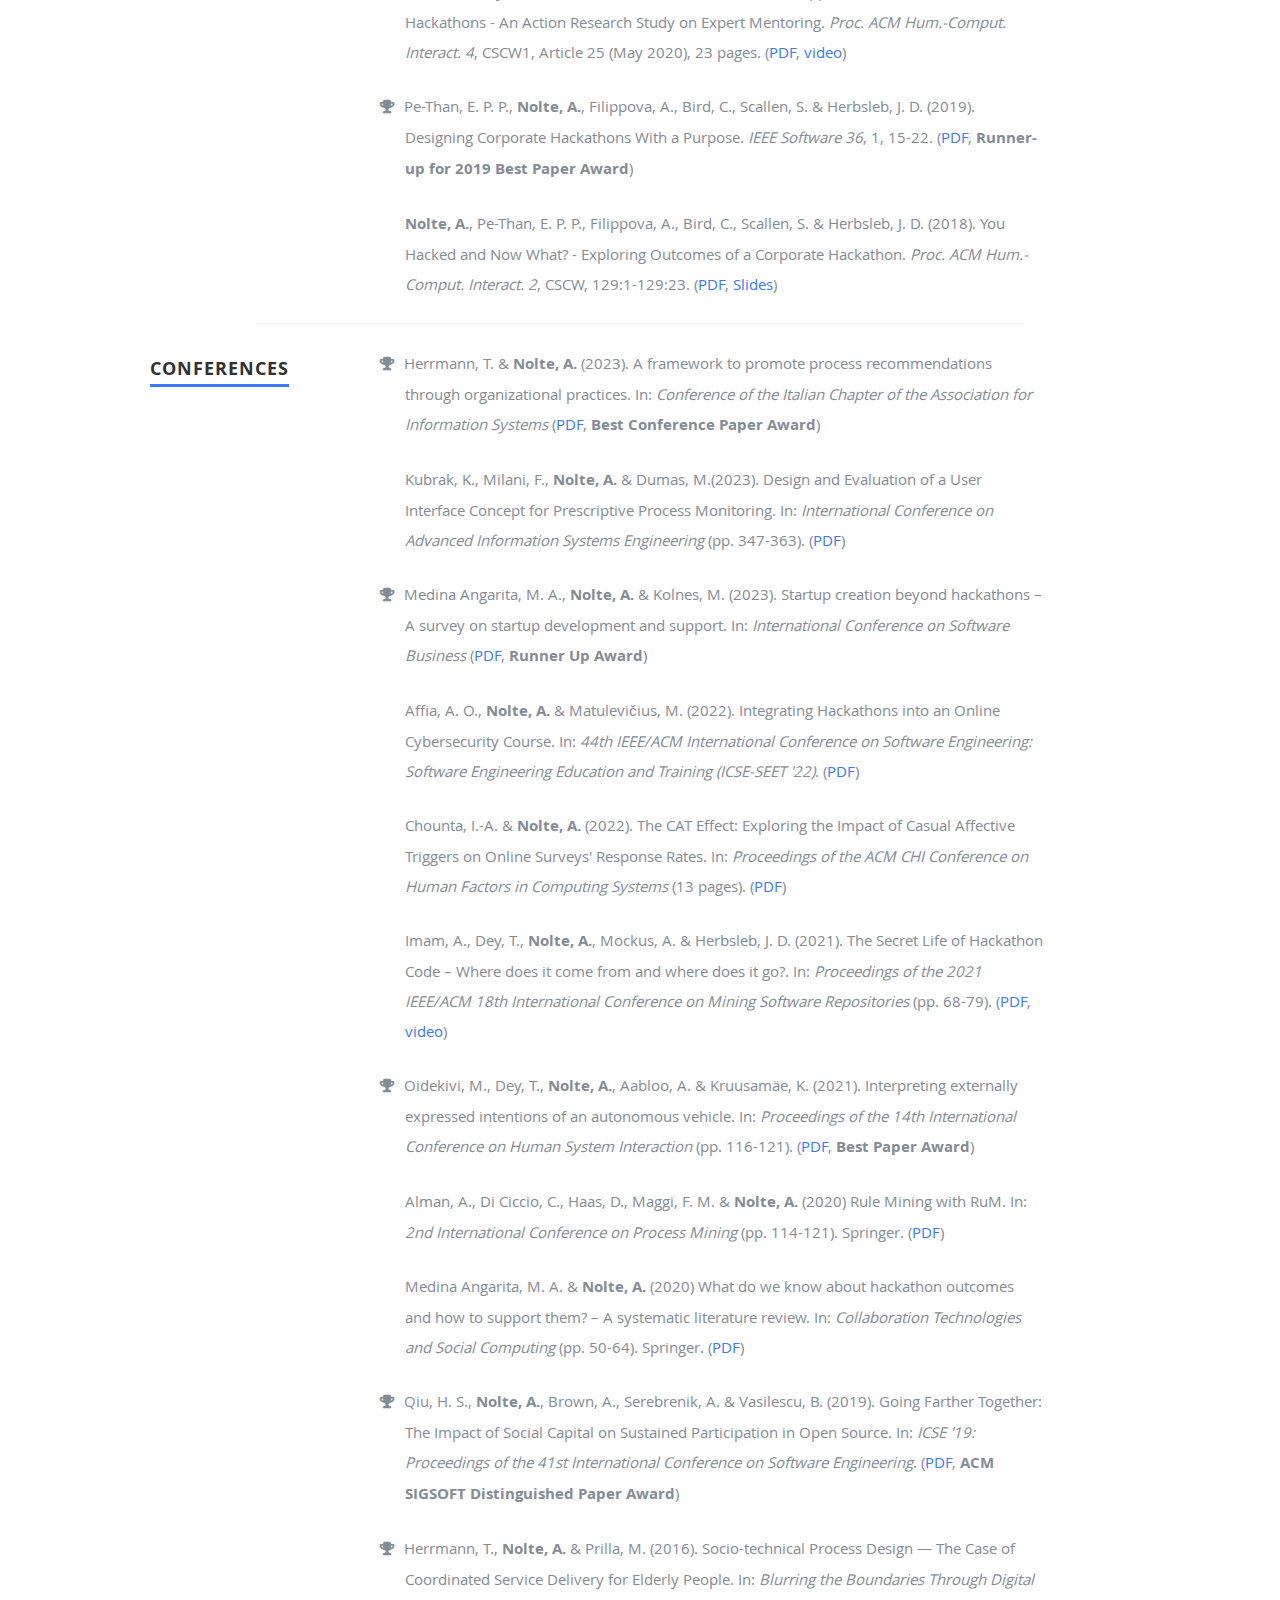
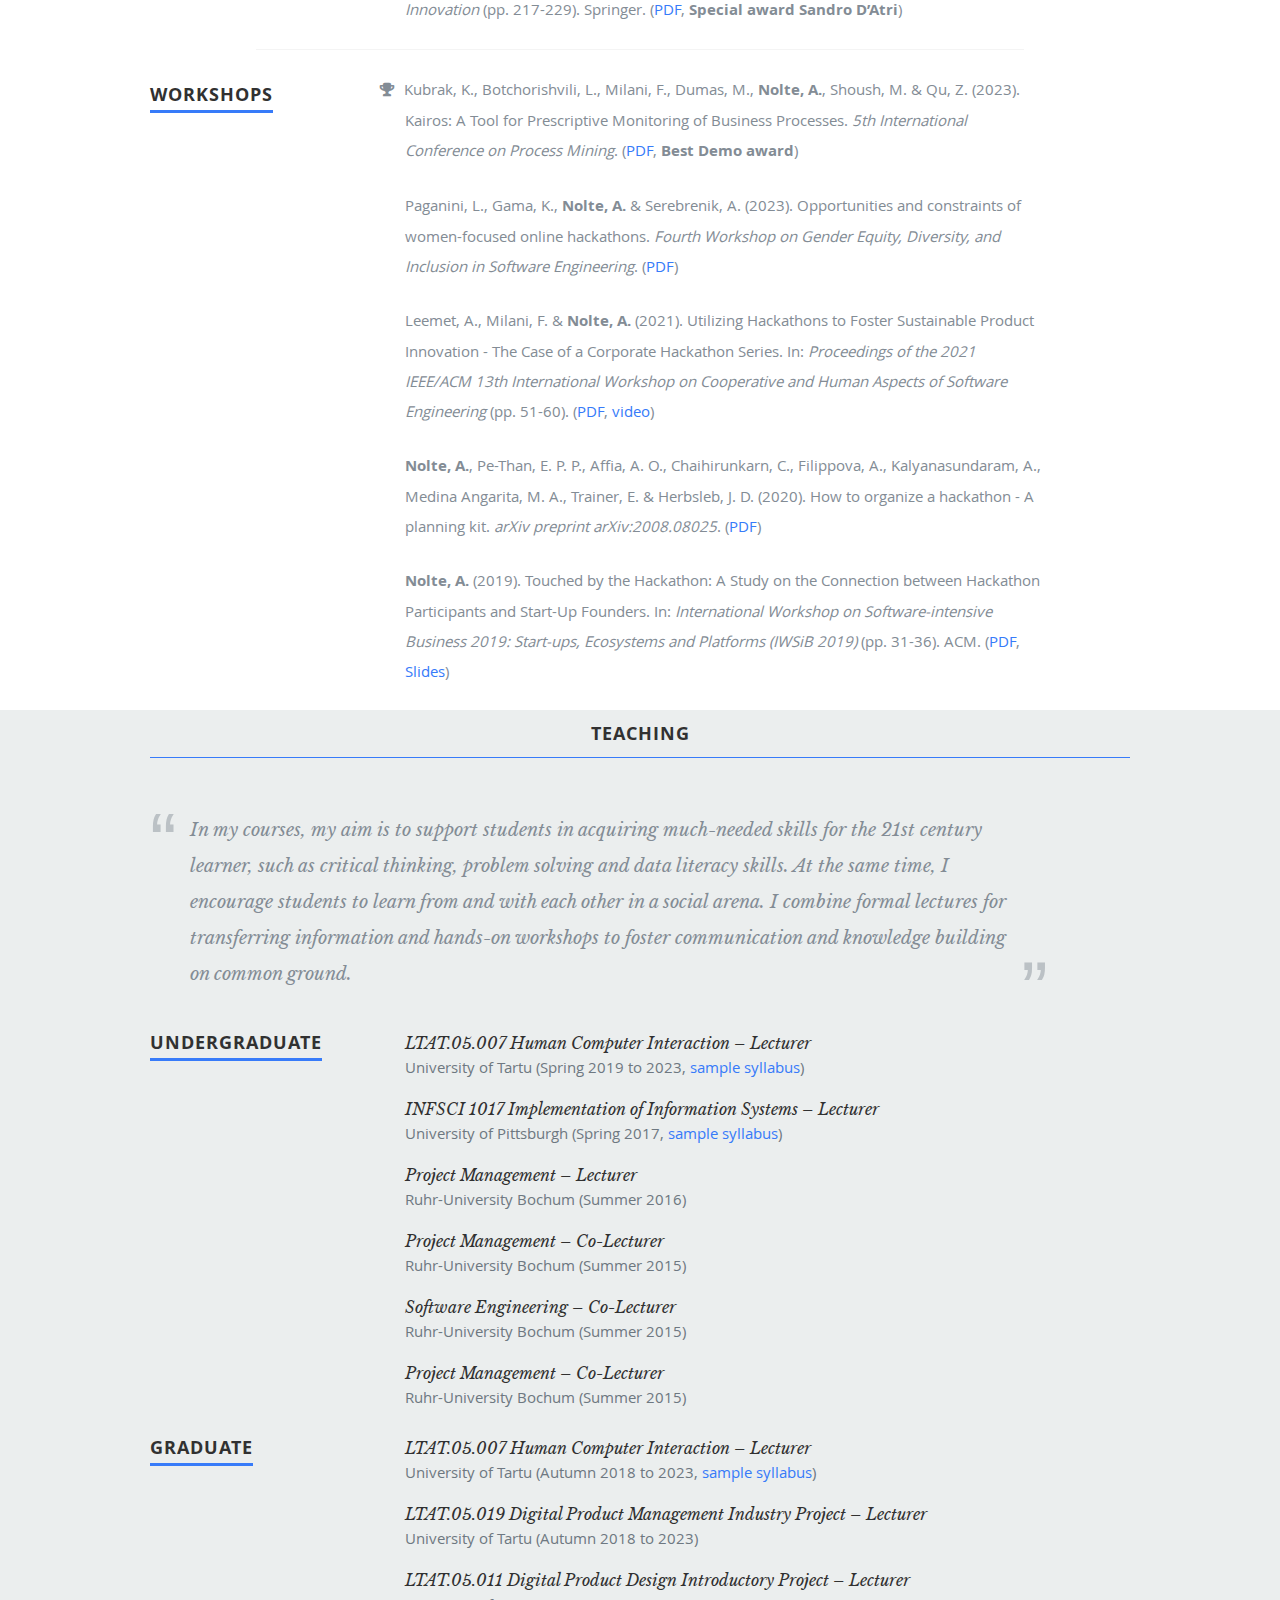
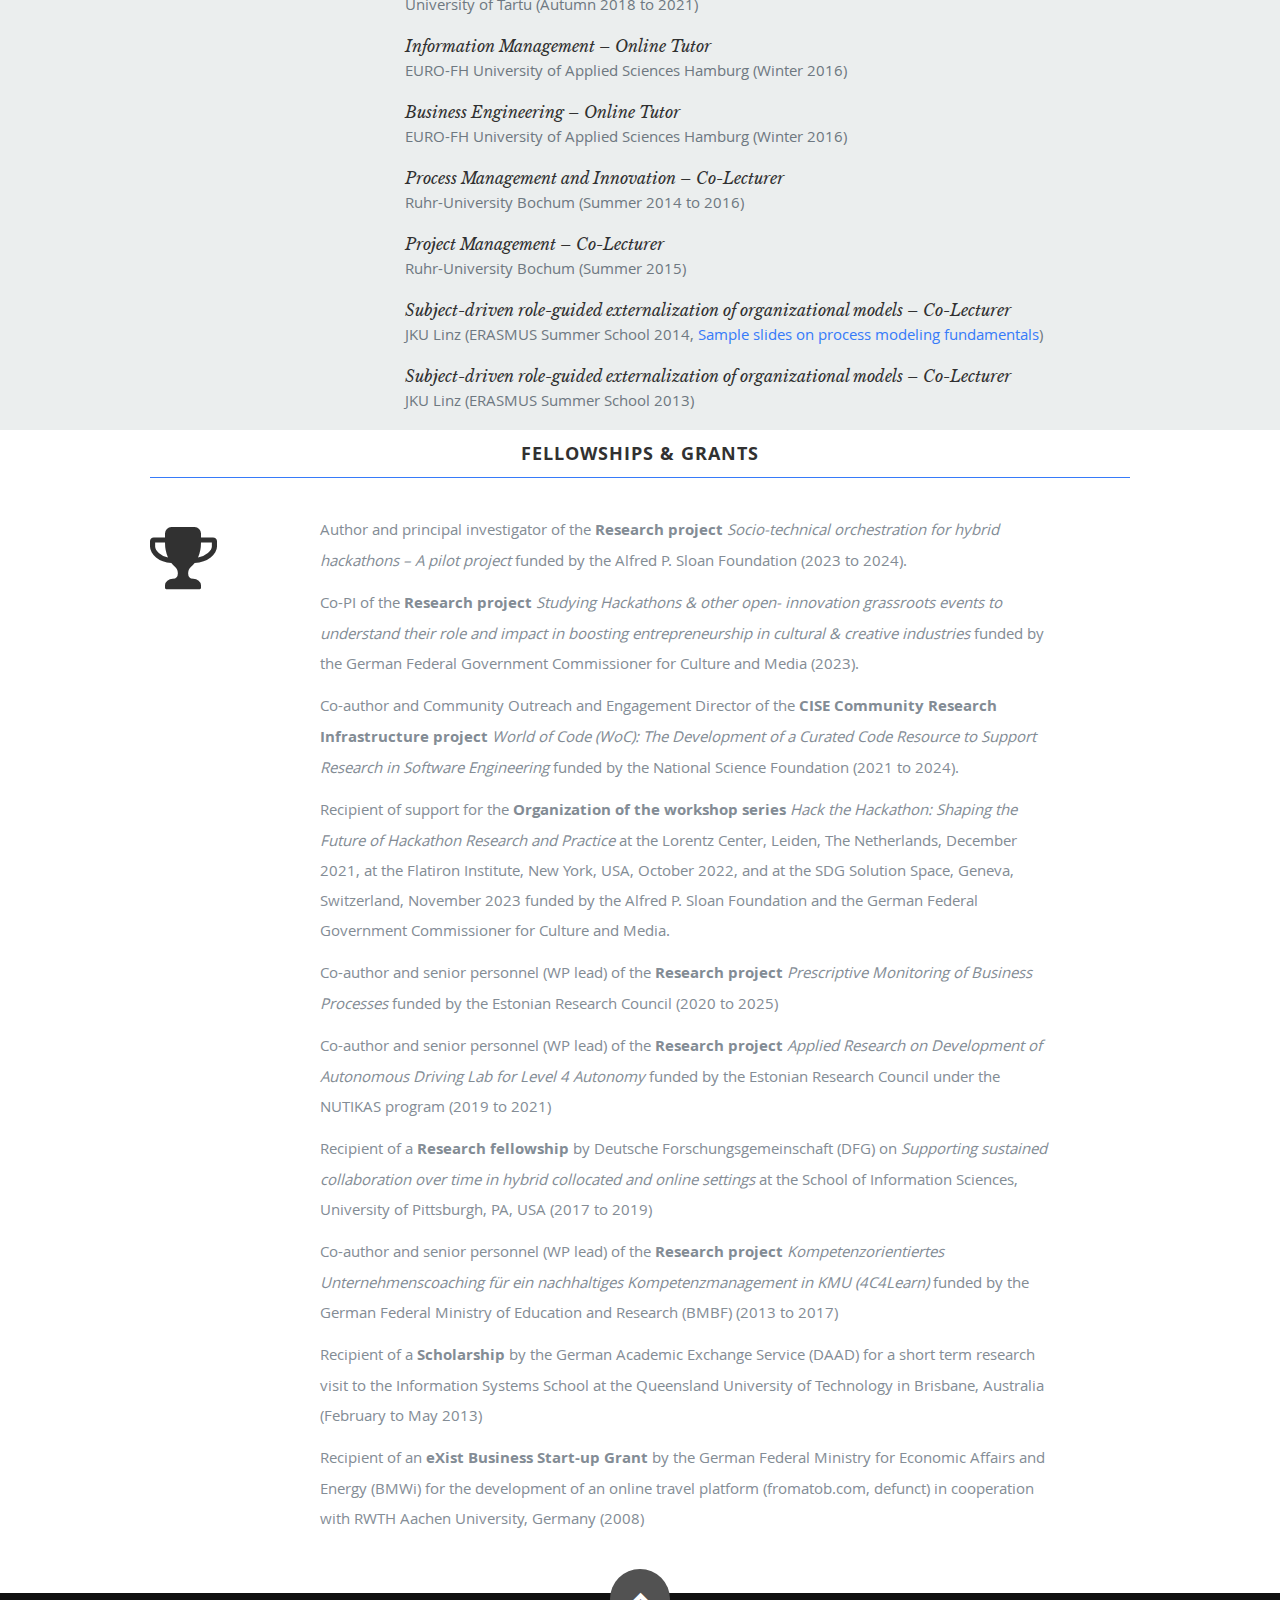
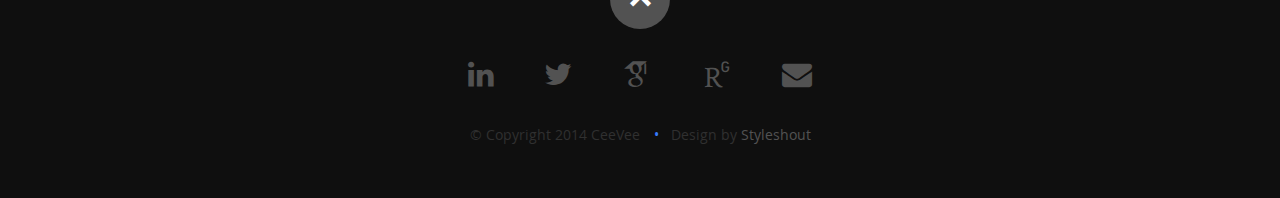
==== commit a6022785: "updated profile to tue" ====
--- a/index.html
+++ b/index.html
@@ -8,13 +8,13 @@
    ================================================== -->
    <meta charset="utf-8">
 	<title>Alexander Nolte</title>
-	<meta name="description" content="Associate Professor @ University of Tartu & Adjunct Associate Professor @ Carnegie Mellon University">
+	<meta name="description" content="Assistant Professor @ Eindhoven University of Technology & Adjunct Associate Professor @ Carnegie Mellon University">
 	<meta name="author" content="Alexander Nolte">
 
    <!-- Social Media Metatags
    ================================================== -->
 	<meta property="og:title" content="Alexander Nolte">
-	<meta property="og:description" content="Associate Professor @ University of Tartu & Adjunct Associate Professor @ Carnegie Mellon University">
+	<meta property="og:description" content="Assistant Professor @ Eindhoven University of Technology & Adjunct Associate Professor @ Carnegie Mellon University">
 	<meta property="og:image" content="https://alexandernolte.github.io/images/profilepic.jpg">
 	<meta property="og:url" content="https://alexandernolte.github.io">
 	<meta name="twitter:card" content="summary_large_image">
@@ -91,7 +91,7 @@
 					<div class="ten columns main-col">
 
 						<h1 class="responsive-headline">Hi, I'm Alexander Nolte</h1>
-						<h3>I am an Associate Professor at the University of Tartu and an Adjunct Associate Professor at Carnegie Mellon University. My research takes place at the intersection between human computer interaction, information systems and software engineering and focuses on understanding and developing means to support collaboration in corporate, entrepreneurial, civic, educational, and scientific settings.</h3>
+						<h3>I am an Assistant Professor at Eindhoven University of Technology and an Adjunct Associate Professor at Carnegie Mellon University. My research takes place at the intersection between human computer interaction, information systems and software engineering and focuses on understanding and developing means to support collaboration in corporate, entrepreneurial, civic, educational, and scientific settings.</h3>
 						
 					</div> <!-- end .main-col -->
 
@@ -181,6 +181,16 @@
 		
 				<div id="timeline" class="timeline-container">
 					<div class="timeline-wrapper">
+							<h2 class="timeline-time"><span>2023</span></h2>
+
+							<dl class="timeline-series">
+
+								<dt class="timeline-event"><p class="circle"></p><p class="position"><span>Assistant Professor &#8211; Eindhoven University of Technology, The Netherlands</span></p></dt>
+								<dt class="timeline-event" id="event14"><p class="circle"></p><p class="position"><span>Adjunct Associate Professor &#8211; Carnegie Mellon University, Pittsburgh, USA</span></p></dt>
+
+							</dl>
+					</div>
+					<div class="timeline-wrapper">
 							<h2 class="timeline-time"><span>2020</span></h2>
 
 							<dl class="timeline-series">
@@ -324,17 +334,17 @@
 
 			<div class="nine columns main-col">
 				<ul>
-					<li>Kubrak, K., Milani, F., &amp; <b>Nolte, A.</b> (2023). A visual approach to support process analysts in working with process improvement opportunities. <i>Business Process Management Journal 29</i>, 8, 101-132. (<a href="download/Kubrak et al. (2023) A visual approach to support process analysts in working with process improvement opportunities.pdf" target="_blank">PDF</a>)</li>
-					<li>Imam Mahmoud, A., Dey, T., <b>Nolte, A.</b>, Mockus, A., &amp; Herbsleb, J. D. (2022). One-off events? An empirical study of hackathon code creation and reuse. <i>Empirical Software Engineering 27</i>. (<a href="download/Imam Mahmoud et al. (2022) One-off events An empirical study of hackathon code creation and reuse.pdf" target="_blank">PDF</a>)</li>
-					<li>Jahnke, I., Meinke-Kroll, M., Todd, M., &amp; <b>Nolte, A.</b> (2022). Exploring Artifact‑Generated Learning with Digital Technologies: Advancing Active Learning with Co‑design in Higher Education Across Disciplines. <i>Technology, Knowledge and Learning 27</i>, 335–364. (<a href="download/Jahnke et al. (2022) Exploring Artifact‑Generated Learning with Digital Technologies Advancing Active Learning with Co‑design in Higher Education Across Disciplines.pdf" target="_blank">PDF</a>)</li>
-					<li>Kubrak, K., Milani, F., <b>Nolte, A.</b>, &amp; Dumas, M. (2022). Prescriptive Process Monitoring: Quo Vadis? <i>PeerJ Computer Science 8</i>, e1097. (<a href="download/Kubrak et al. (2022) Prescriptive Process Monitoring Quo Vadis.pdf" target="_blank">PDF</a>)</li>
-					<li>Mendes, W., Richard, A., Tillo, T.-K., Pinto, G., Gama, K., &amp; <b>Nolte, A.</b> (2022) Socio-Technical Constraints and Affordances of Virtual Collaboration - A Study of Four Online Hackathons. <i>Proc. ACM Hum.-Comput. Interact. 6</i>, CSCW2, 1-32. (<a href="download/Mendes et al. (2022) Socio-Technical Constraints and Affordances of Virtual Collaboration - A Study of Four Online Hackathons.pdf" target="_blank">PDF</a>)</li>
-					<li>Pe-Than, E. P. P., <b>Nolte, A.</b>, Filippova, A., Bird, C., Scallen, S., &amp; Herbsleb, J. D. (2022). Corporate Hackathons, How and Why? A multiple case study of motivation, project proposal and selection, goal setting, coordination, and project continuation. <i>Human-Computer Interaction</i>. (<a href="download/Pe-Than et al. (2022) Corporate Hackathons, How and Why A multiple case study of motivation, project proposal and selection, goal setting, coordination, and project continuation.pdf" target="_blank">PDF</a>)</li>
-					<li>Herrmann, T., Jahnke, I., &amp; <b>Nolte, A.</b> (2021). A problem-based approach to the advancement of heuristics for socio-technical evaluation. <i>Behaviour &amp; Information Technology</i>, 23 pages. (<a href="download/Herrmann et al. (2021) A problem-based approach to the advancement of heuristics for socio-technical evaluation.pdf" target="_blank">PDF</a>)</li>
-					<li><b>Nolte, A.</b>, Chounta, I.-A., &amp; Herbsleb, J. D. (2020). What Happens to All These Hackathon Projects? - Identifying Factors to Promote Hackathon Project Continuation. <i>Proc. ACM Hum.-Comput. Interact. 4</i>, CSCW2, Article 145 (October 2020), 26 pages. (<a href="download/Nolte et al. (2020) What Happens to All These Hackathon Projects - Identifying Factors to Promote Hackathon Project Continuation.pdf" target="_blank">PDF</a>, <a href="https://www.uttv.ee/naita?id=30436" target="_blank">video</a>)</li>
-					<li><b>Nolte, A.</b>, Hayden, L. B., &amp; Herbsleb, J. D. (2020). How to Support Newcomers in Scientific Hackathons - An Action Research Study on Expert Mentoring. <i>Proc. ACM Hum.-Comput. Interact. 4</i>, CSCW1, Article 25 (May 2020), 23 pages. (<a href="download/Nolte et al. (2020) How to Support Newcomers in Scientific Hackathons - An Action Research Study on Expert Mentoring.pdf" target="_blank">PDF</a>, <a href="https://www.uttv.ee/naita?id=30437" target="_blank">video</a>)</li>   
-					<li class="award">Pe-Than, E. P. P., <b>Nolte, A.</b>, Filippova, A., Bird, C., Scallen, S., &amp; Herbsleb, J. D. (2019). Designing Corporate Hackathons With a Purpose. <i>IEEE Software 36</i>, 1, 15-22. (<a href="download/Pe-Than et al. (2019) Designing Corporate Hackathons With a Purpose.pdf" target="_blank">PDF</a>, <b>Runner-up for 2019 Best Paper Award</b>)</li>
-					<li><b>Nolte, A.</b>, Pe-Than, E. P. P., Filippova, A., Bird, C., Scallen, S., &amp; Herbsleb, J. D. (2018). You Hacked and Now What? - Exploring Outcomes of a Corporate Hackathon. <i>Proc. ACM Hum.-Comput. Interact. 2</i>, CSCW, 129:1-129:23. (<a href="download/Nolte et al. (2018) You Hacked and Now What - Exploring Outcomes of a Corporate Hackathon.pdf" target="_blank">PDF</a>, <a href="download/Nolte et al. (2018) You Hacked and Now What - Exploring Outcomes of a Corporate Hackathon - Slides.pdf" target="_blank">Slides</a>)</li>
+					<li>Kubrak, K., Milani, F. &amp; <b>Nolte, A.</b> (2023). A visual approach to support process analysts in working with process improvement opportunities. <i>Business Process Management Journal 29</i>, 8, 101-132. (<a href="download/Kubrak et al. (2023) A visual approach to support process analysts in working with process improvement opportunities.pdf" target="_blank">PDF</a>)</li>
+					<li>Imam Mahmoud, A., Dey, T., <b>Nolte, A.</b>, Mockus, A. &amp; Herbsleb, J. D. (2022). One-off events? An empirical study of hackathon code creation and reuse. <i>Empirical Software Engineering 27</i>. (<a href="download/Imam Mahmoud et al. (2022) One-off events An empirical study of hackathon code creation and reuse.pdf" target="_blank">PDF</a>)</li>
+					<li>Jahnke, I., Meinke-Kroll, M., Todd, M. &amp; <b>Nolte, A.</b> (2022). Exploring Artifact‑Generated Learning with Digital Technologies: Advancing Active Learning with Co‑design in Higher Education Across Disciplines. <i>Technology, Knowledge and Learning 27</i>, 335–364. (<a href="download/Jahnke et al. (2022) Exploring Artifact‑Generated Learning with Digital Technologies Advancing Active Learning with Co‑design in Higher Education Across Disciplines.pdf" target="_blank">PDF</a>)</li>
+					<li>Kubrak, K., Milani, F., <b>Nolte, A.</b> &amp; Dumas, M. (2022). Prescriptive Process Monitoring: Quo Vadis? <i>PeerJ Computer Science 8</i>, e1097. (<a href="download/Kubrak et al. (2022) Prescriptive Process Monitoring Quo Vadis.pdf" target="_blank">PDF</a>)</li>
+					<li>Mendes, W., Richard, A., Tillo, T.-K., Pinto, G., Gama, K. &amp; <b>Nolte, A.</b> (2022) Socio-Technical Constraints and Affordances of Virtual Collaboration - A Study of Four Online Hackathons. <i>Proc. ACM Hum.-Comput. Interact. 6</i>, CSCW2, 1-32. (<a href="download/Mendes et al. (2022) Socio-Technical Constraints and Affordances of Virtual Collaboration - A Study of Four Online Hackathons.pdf" target="_blank">PDF</a>)</li>
+					<li>Pe-Than, E. P. P., <b>Nolte, A.</b>, Filippova, A., Bird, C., Scallen, S. &amp; Herbsleb, J. D. (2022). Corporate Hackathons, How and Why? A multiple case study of motivation, project proposal and selection, goal setting, coordination, and project continuation. <i>Human-Computer Interaction</i>. (<a href="download/Pe-Than et al. (2022) Corporate Hackathons, How and Why A multiple case study of motivation, project proposal and selection, goal setting, coordination, and project continuation.pdf" target="_blank">PDF</a>)</li>
+					<li>Herrmann, T., Jahnke, I. &amp; <b>Nolte, A.</b> (2021). A problem-based approach to the advancement of heuristics for socio-technical evaluation. <i>Behaviour &amp; Information Technology</i>, 23 pages. (<a href="download/Herrmann et al. (2021) A problem-based approach to the advancement of heuristics for socio-technical evaluation.pdf" target="_blank">PDF</a>)</li>
+					<li><b>Nolte, A.</b>, Chounta, I.-A. &amp; Herbsleb, J. D. (2020). What Happens to All These Hackathon Projects? - Identifying Factors to Promote Hackathon Project Continuation. <i>Proc. ACM Hum.-Comput. Interact. 4</i>, CSCW2, Article 145 (October 2020), 26 pages. (<a href="download/Nolte et al. (2020) What Happens to All These Hackathon Projects - Identifying Factors to Promote Hackathon Project Continuation.pdf" target="_blank">PDF</a>, <a href="https://www.uttv.ee/naita?id=30436" target="_blank">video</a>)</li>
+					<li><b>Nolte, A.</b>, Hayden, L. B. &amp; Herbsleb, J. D. (2020). How to Support Newcomers in Scientific Hackathons - An Action Research Study on Expert Mentoring. <i>Proc. ACM Hum.-Comput. Interact. 4</i>, CSCW1, Article 25 (May 2020), 23 pages. (<a href="download/Nolte et al. (2020) How to Support Newcomers in Scientific Hackathons - An Action Research Study on Expert Mentoring.pdf" target="_blank">PDF</a>, <a href="https://www.uttv.ee/naita?id=30437" target="_blank">video</a>)</li>   
+					<li class="award">Pe-Than, E. P. P., <b>Nolte, A.</b>, Filippova, A., Bird, C., Scallen, S. &amp; Herbsleb, J. D. (2019). Designing Corporate Hackathons With a Purpose. <i>IEEE Software 36</i>, 1, 15-22. (<a href="download/Pe-Than et al. (2019) Designing Corporate Hackathons With a Purpose.pdf" target="_blank">PDF</a>, <b>Runner-up for 2019 Best Paper Award</b>)</li>
+					<li><b>Nolte, A.</b>, Pe-Than, E. P. P., Filippova, A., Bird, C., Scallen, S. &amp; Herbsleb, J. D. (2018). You Hacked and Now What? - Exploring Outcomes of a Corporate Hackathon. <i>Proc. ACM Hum.-Comput. Interact. 2</i>, CSCW, 129:1-129:23. (<a href="download/Nolte et al. (2018) You Hacked and Now What - Exploring Outcomes of a Corporate Hackathon.pdf" target="_blank">PDF</a>, <a href="download/Nolte et al. (2018) You Hacked and Now What - Exploring Outcomes of a Corporate Hackathon - Slides.pdf" target="_blank">Slides</a>)</li>
 				</ul>
 			</div>
 
@@ -353,8 +363,9 @@
 
 			<div class="nine columns main-col">
 				<ul>
-					<li class="award">Herrmann, T., &amp; <b>Nolte, A.</b> (2023). A framework to promote process recommendations through organizational practices. In: <i>Conference of the Italian Chapter of the Association for Information Systems</i> (<a href="download/Herrmann and Nolte (2023) A framework to promote process recommendations through organizational practices.pdf" target="_blank">PDF</a>, <b>Best Conference Paper Award</b>)</li>
+					<li class="award">Herrmann, T. &amp; <b>Nolte, A.</b> (2023). A framework to promote process recommendations through organizational practices. In: <i>Conference of the Italian Chapter of the Association for Information Systems</i> (<a href="download/Herrmann and Nolte (2023) A framework to promote process recommendations through organizational practices.pdf" target="_blank">PDF</a>, <b>Best Conference Paper Award</b>)</li>
 					<li>Kubrak, K., Milani, F., <b>Nolte, A.</b> &amp; Dumas, M.(2023). Design and Evaluation of a User Interface Concept for Prescriptive Process Monitoring. In: <i>International Conference on Advanced Information Systems Engineering</i> (pp. 347-363). (<a href="download/Kubrak et al. (2023) Design and Evaluation of a User Interface Concept for Prescriptive Process Monitoring.pdf" target="_blank">PDF</a>)</li>
+					<li class="award">Medina Angarita, M. A., <b>Nolte, A.</b> &amp; Kolnes, M. (2023). Startup creation beyond hackathons – A survey on startup development and support. In: <i>International Conference on Software Business</i> (<a href="download/Medina et al. (2023) Startup creation beyond hackathons – A survey on startup development and support.pdf" target="_blank">PDF</a>, <b>Runner Up Award</b>)</li>
 					<li>Affia, A. O., <b>Nolte, A.</b> &amp; Matulevi&#269;ius, M. (2022). Integrating Hackathons into an Online Cybersecurity Course. In: <i>44th IEEE/ACM International Conference on Software Engineering: Software Engineering Education and Training (ICSE-SEET '22)</i>. (<a href="download/Affia et al. (2022) Integrating Hackathons into an Online Cybersecurity Course.pdf" target="_blank">PDF</a>)</li>
 					<li>Chounta, I.-A. &amp; <b>Nolte, A.</b> (2022). The CAT Effect: Exploring the Impact of Casual Affective Triggers on Online Surveys' Response Rates. In: <i>Proceedings of the ACM CHI Conference on Human Factors in Computing Systems</i> (13 pages). (<a href="download/Chounta and Nolte (2022) The CAT Effect Exploring the Impact of Casual Affective Triggers on Online Surveys Response Rates.pdf" target="_blank">PDF</a>)</li>
 					<li>Imam, A., Dey, T., <b>Nolte, A.</b>, Mockus, A. &amp; Herbsleb, J. D. (2021). The Secret Life of Hackathon Code – Where does it come from and where does it go?. In: <i>Proceedings of the 2021 IEEE/ACM 18th International Conference on Mining Software Repositories</i> (pp. 68-79). (<a href="download/Imam et al. (2021) The Secret Life of Hackathon Code Where does it come from and where does it go.pdf" target="_blank">PDF</a>, <a href="https://drive.google.com/file/d/156nVlMCiJtV7Xhbevl5pSbKfuKBgKEqd/view?usp=sharing" target="_blank">video</a>)</li>
@@ -383,8 +394,8 @@
 				<ul>
 					<li class="award">Kubrak, K., Botchorishvili, L., Milani, F., Dumas, M., <b>Nolte, A.</b>, Shoush, M. &amp; Qu, Z. (2023). Kairos: A Tool for Prescriptive Monitoring of Business Processes. <i>5th International Conference on Process Mining</i>. (<a href="download/Kubrak et al. (2023) Kairos A Tool for Prescriptive Monitoring of Business Processes.pdf" target="_blank">PDF</a>, <b>Best Demo award</b>)</li>
 					<li>Paganini, L., Gama, K., <b>Nolte, A.</b> &amp; Serebrenik, A. (2023). Opportunities and constraints of women-focused online hackathons. <i>Fourth Workshop on Gender Equity, Diversity, and Inclusion in Software Engineering</i>. (<a href="download/Paganini et al. (2023) Opportunities and constraints of women-focused online hackathons.pdf" target="_blank">PDF</a>)</li>
-					<li>Leemet, A., Milani, F., &amp; <b>Nolte, A.</b> (2021). Utilizing Hackathons to Foster Sustainable Product Innovation - The Case of a Corporate Hackathon Series. In: <i>Proceedings of the 2021 IEEE/ACM 13th International Workshop on Cooperative and Human Aspects of Software Engineering</i> (pp. 51-60). (<a href="download/Leemet et al. (2021) Utilizing Hackathons to Foster Sustainable Product Innovation The Case of a Corporate Hackathon Series.pdf" target="_blank">PDF</a>, <a href="https://drive.google.com/file/d/17VJ6q3pmaCCwsaqtcDsEsnuh4qWpJbJt/view?usp=sharing" target="_blank">video</a>)</li>
-					<li><b>Nolte, A.</b>, Pe-Than, E. P. P., Affia, A. O., Chaihirunkarn, C., Filippova, A., Kalyanasundaram, A., Medina Angarita, M. A., Trainer, E., &amp; Herbsleb, J. D. (2020). How to organize a hackathon - A planning kit. <i>arXiv preprint arXiv:2008.08025</i>. (<a href="download/Nolte et al. (2020) How to organize a hackathon - A planning kit.pdf" target="_blank">PDF</a>)</li>
+					<li>Leemet, A., Milani, F. &amp; <b>Nolte, A.</b> (2021). Utilizing Hackathons to Foster Sustainable Product Innovation - The Case of a Corporate Hackathon Series. In: <i>Proceedings of the 2021 IEEE/ACM 13th International Workshop on Cooperative and Human Aspects of Software Engineering</i> (pp. 51-60). (<a href="download/Leemet et al. (2021) Utilizing Hackathons to Foster Sustainable Product Innovation The Case of a Corporate Hackathon Series.pdf" target="_blank">PDF</a>, <a href="https://drive.google.com/file/d/17VJ6q3pmaCCwsaqtcDsEsnuh4qWpJbJt/view?usp=sharing" target="_blank">video</a>)</li>
+					<li><b>Nolte, A.</b>, Pe-Than, E. P. P., Affia, A. O., Chaihirunkarn, C., Filippova, A., Kalyanasundaram, A., Medina Angarita, M. A., Trainer, E. &amp; Herbsleb, J. D. (2020). How to organize a hackathon - A planning kit. <i>arXiv preprint arXiv:2008.08025</i>. (<a href="download/Nolte et al. (2020) How to organize a hackathon - A planning kit.pdf" target="_blank">PDF</a>)</li>
 					<li><b>Nolte, A.</b> (2019). Touched by the Hackathon: A Study on the Connection between Hackathon Participants and Start-Up Founders. In: <i>International Workshop on Software-intensive Business 2019: Start-ups, Ecosystems and Platforms (IWSiB 2019)</i> (pp. 31-36). ACM. (<a href="download/Nolte (2019) Touched by the hackathon - A study on the connection between hackathon participants and start-up founders.pdf" target="_blank">PDF</a>, <a href="download/Nolte (2019) Touched by the hackathon - A study on the connection between hackathon participants and start-up founders - Slides.pdf" target="_blank">Slides</a>)</li>
 				</ul>
 			</div>
@@ -419,7 +430,7 @@
 			</div>
 
 			<div class="nine columns main-col">
-				<p class="info">LTAT.05.007 Human Computer Interaction &#8211; Lecturer<br><em class="dateandplace">University of Tartu (Spring 2019 to present, <a href="download/LTAT.05.007SampleSyllabusBachelor.pdf" target="_blank">sample syllabus</a>)</em></p>
+				<p class="info">LTAT.05.007 Human Computer Interaction &#8211; Lecturer<br><em class="dateandplace">University of Tartu (Spring 2019 to 2023, <a href="download/LTAT.05.007SampleSyllabusBachelor.pdf" target="_blank">sample syllabus</a>)</em></p>
 				<p class="info">INFSCI 1017 Implementation of Information Systems &#8211; Lecturer<br><em class="dateandplace">University of Pittsburgh (Spring 2017, <a href="download/INFSCI1017SyllabusSpring2017.pdf" target="_blank">sample syllabus</a>)</em></p>
 				<p class="info">Project Management &#8211; Lecturer<br><em class="dateandplace">Ruhr-University Bochum (Summer 2016)</em></p>
 				<p class="info">Project Management &#8211; Co-Lecturer<br><em class="dateandplace">Ruhr-University Bochum (Summer 2015)</em></p>
@@ -436,8 +447,8 @@
 			</div>
 
 			<div class="nine columns main-col">
-				<p class="info">LTAT.05.007 Human Computer Interaction &#8211; Lecturer<br><em class="dateandplace">University of Tartu (Autumn 2018 to present, <a href="download/LTAT.05.007SampleSyllabusMaster.pdf" target="_blank">sample syllabus</a>)</em></p>
-				<p class="info">LTAT.05.019 Digital Product Management Industry Project &#8211; Lecturer<br><em class="dateandplace">University of Tartu (Autumn 2018 to present)</em></p>
+				<p class="info">LTAT.05.007 Human Computer Interaction &#8211; Lecturer<br><em class="dateandplace">University of Tartu (Autumn 2018 to 2023, <a href="download/LTAT.05.007SampleSyllabusMaster.pdf" target="_blank">sample syllabus</a>)</em></p>
+				<p class="info">LTAT.05.019 Digital Product Management Industry Project &#8211; Lecturer<br><em class="dateandplace">University of Tartu (Autumn 2018 to 2023)</em></p>
 				<p class="info">LTAT.05.011 Digital Product Design Introductory Project &#8211; Lecturer<br><em class="dateandplace">University of Tartu (Autumn 2018 to 2021)</em></p>
 				<p class="info">Information Management &#8211; Online Tutor<br><em class="dateandplace">EURO-FH University of Applied Sciences Hamburg (Winter 2016)</em></p>
 				<p class="info">Business Engineering &#8211; Online Tutor<br><em class="dateandplace">EURO-FH University of Applied Sciences Hamburg (Winter 2016)</em></p>
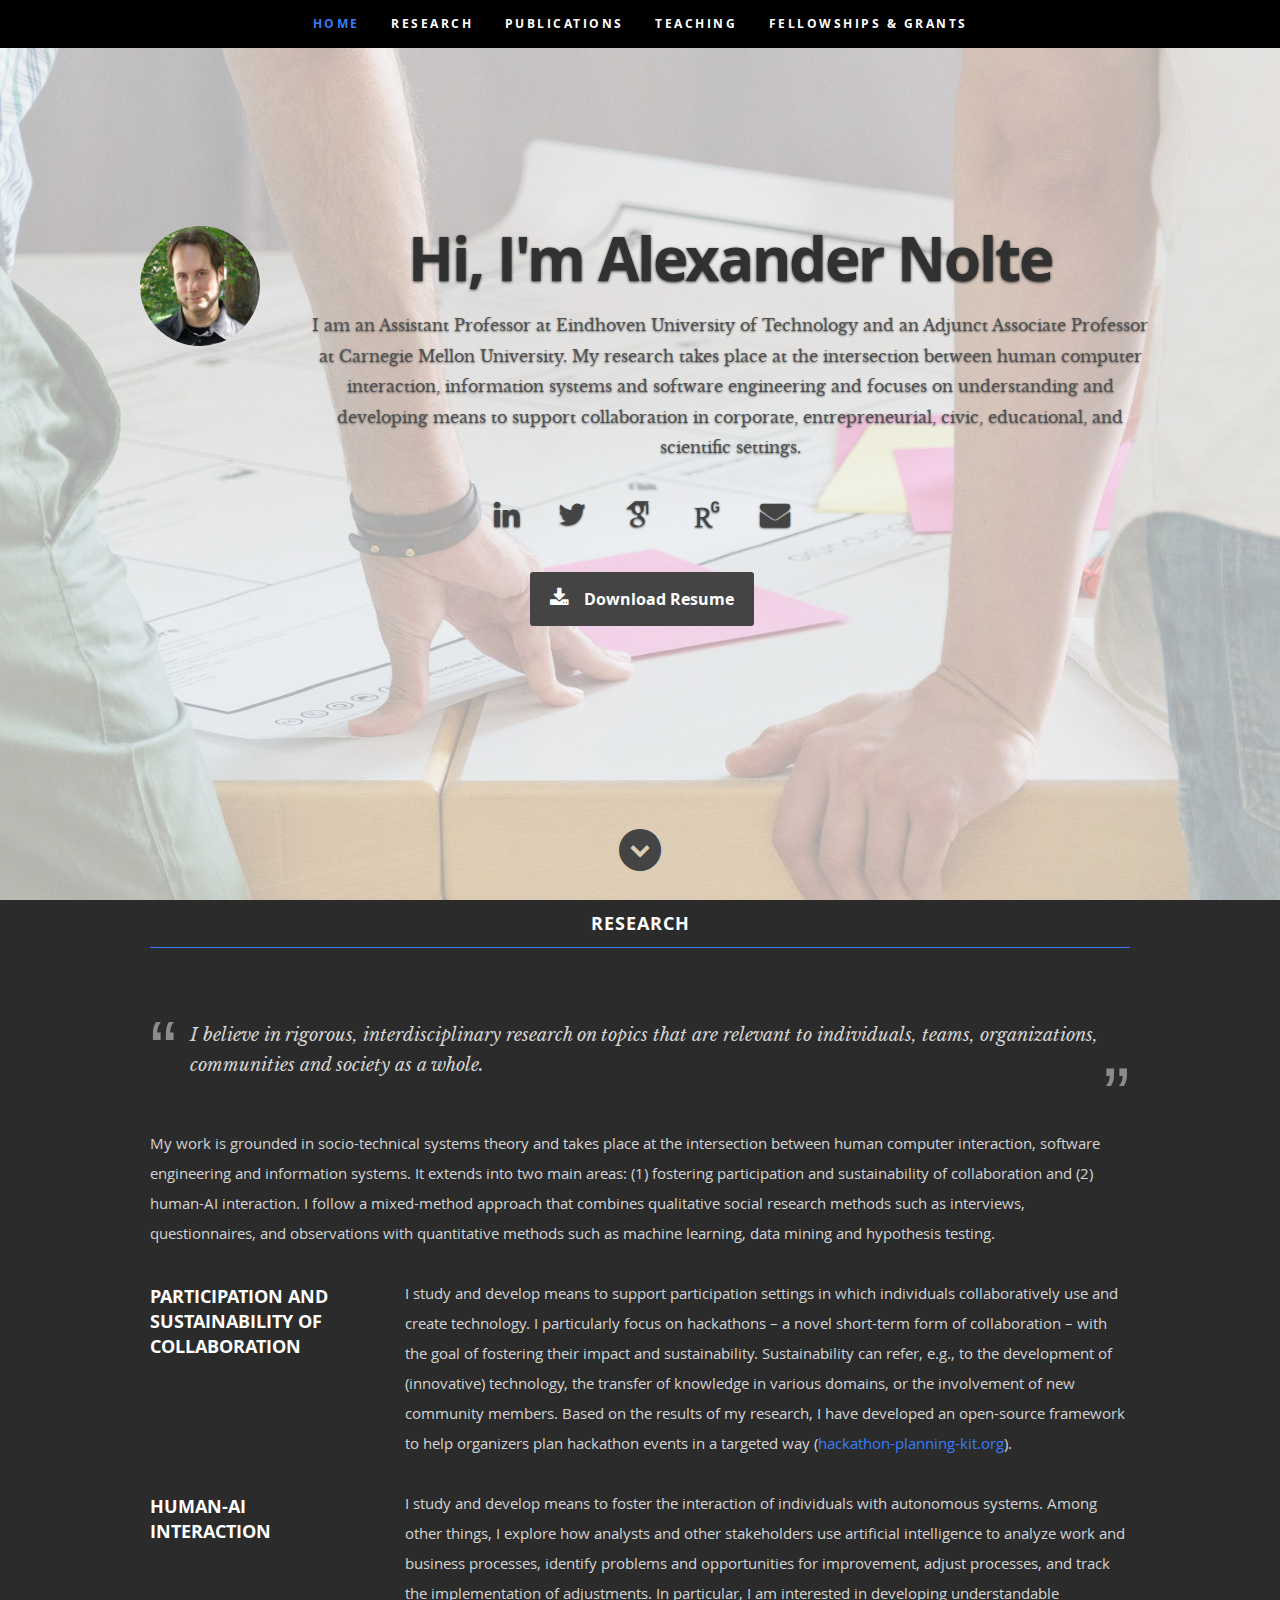
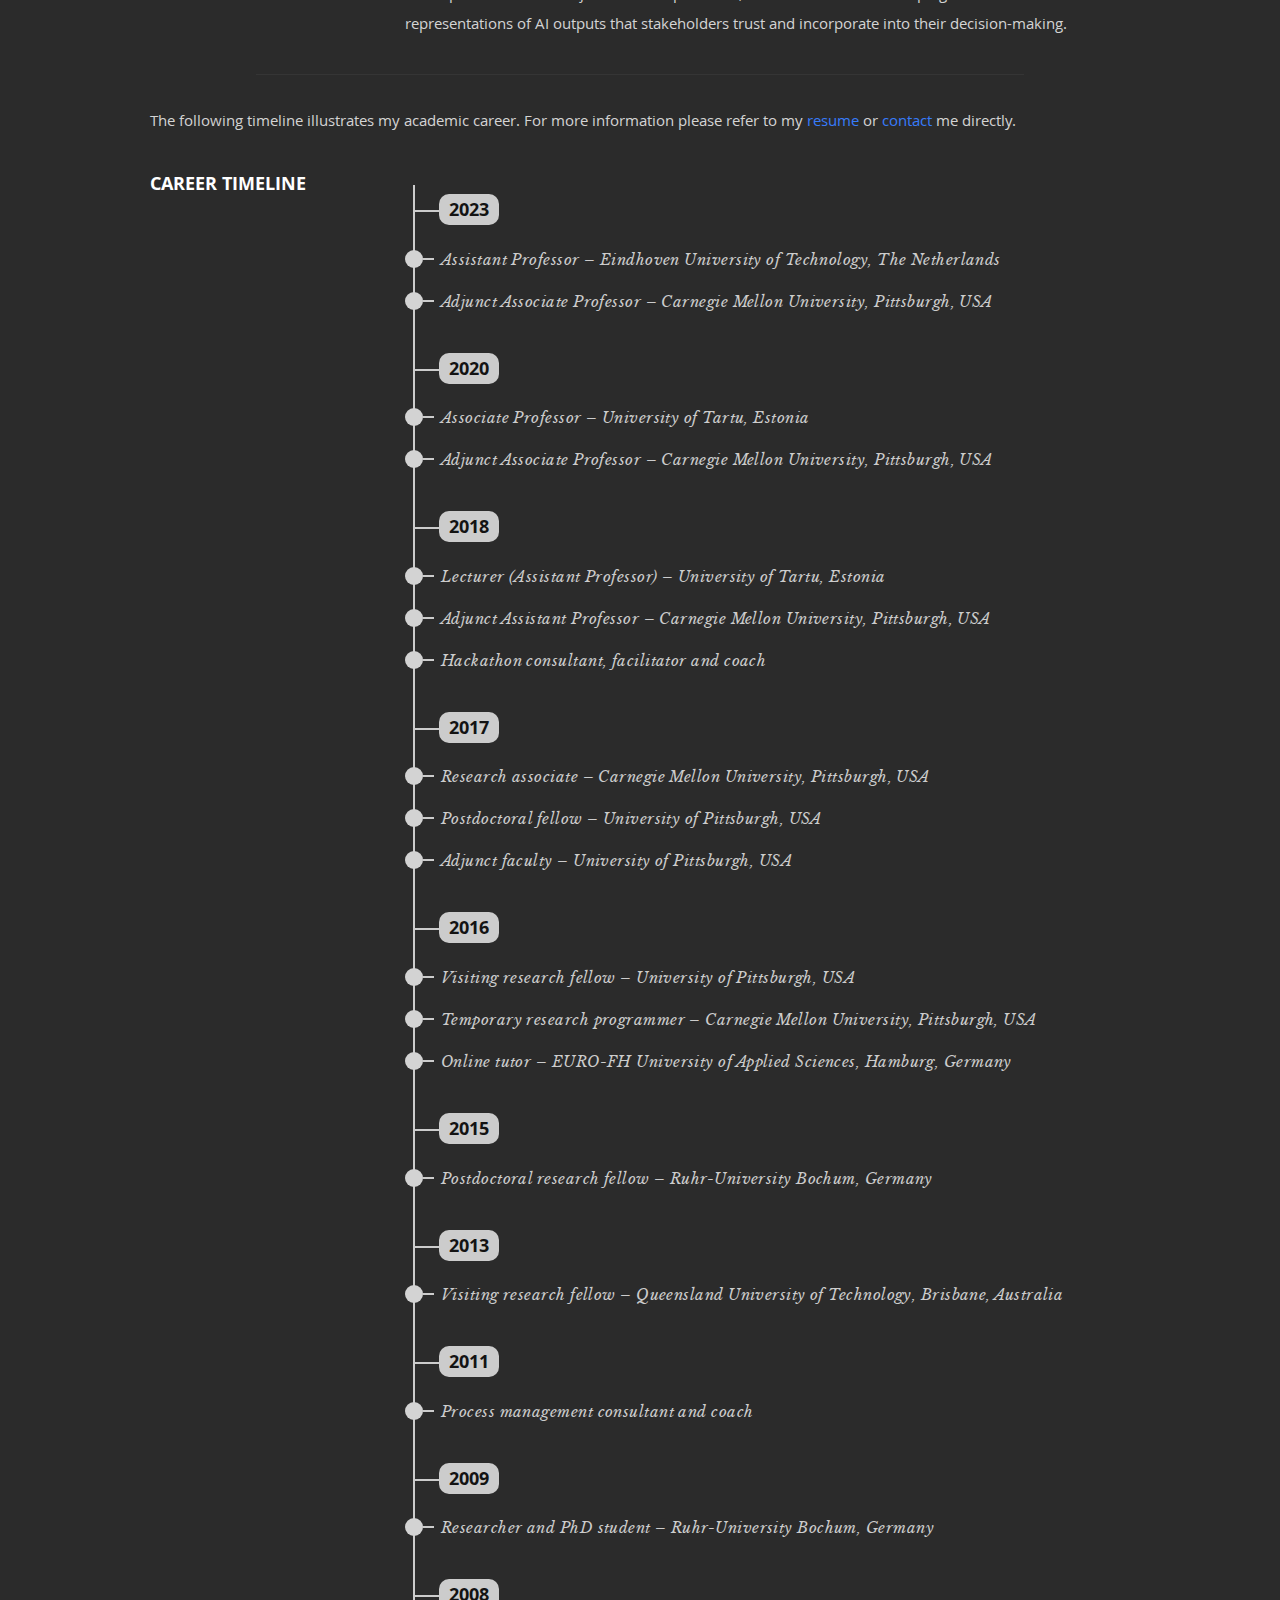
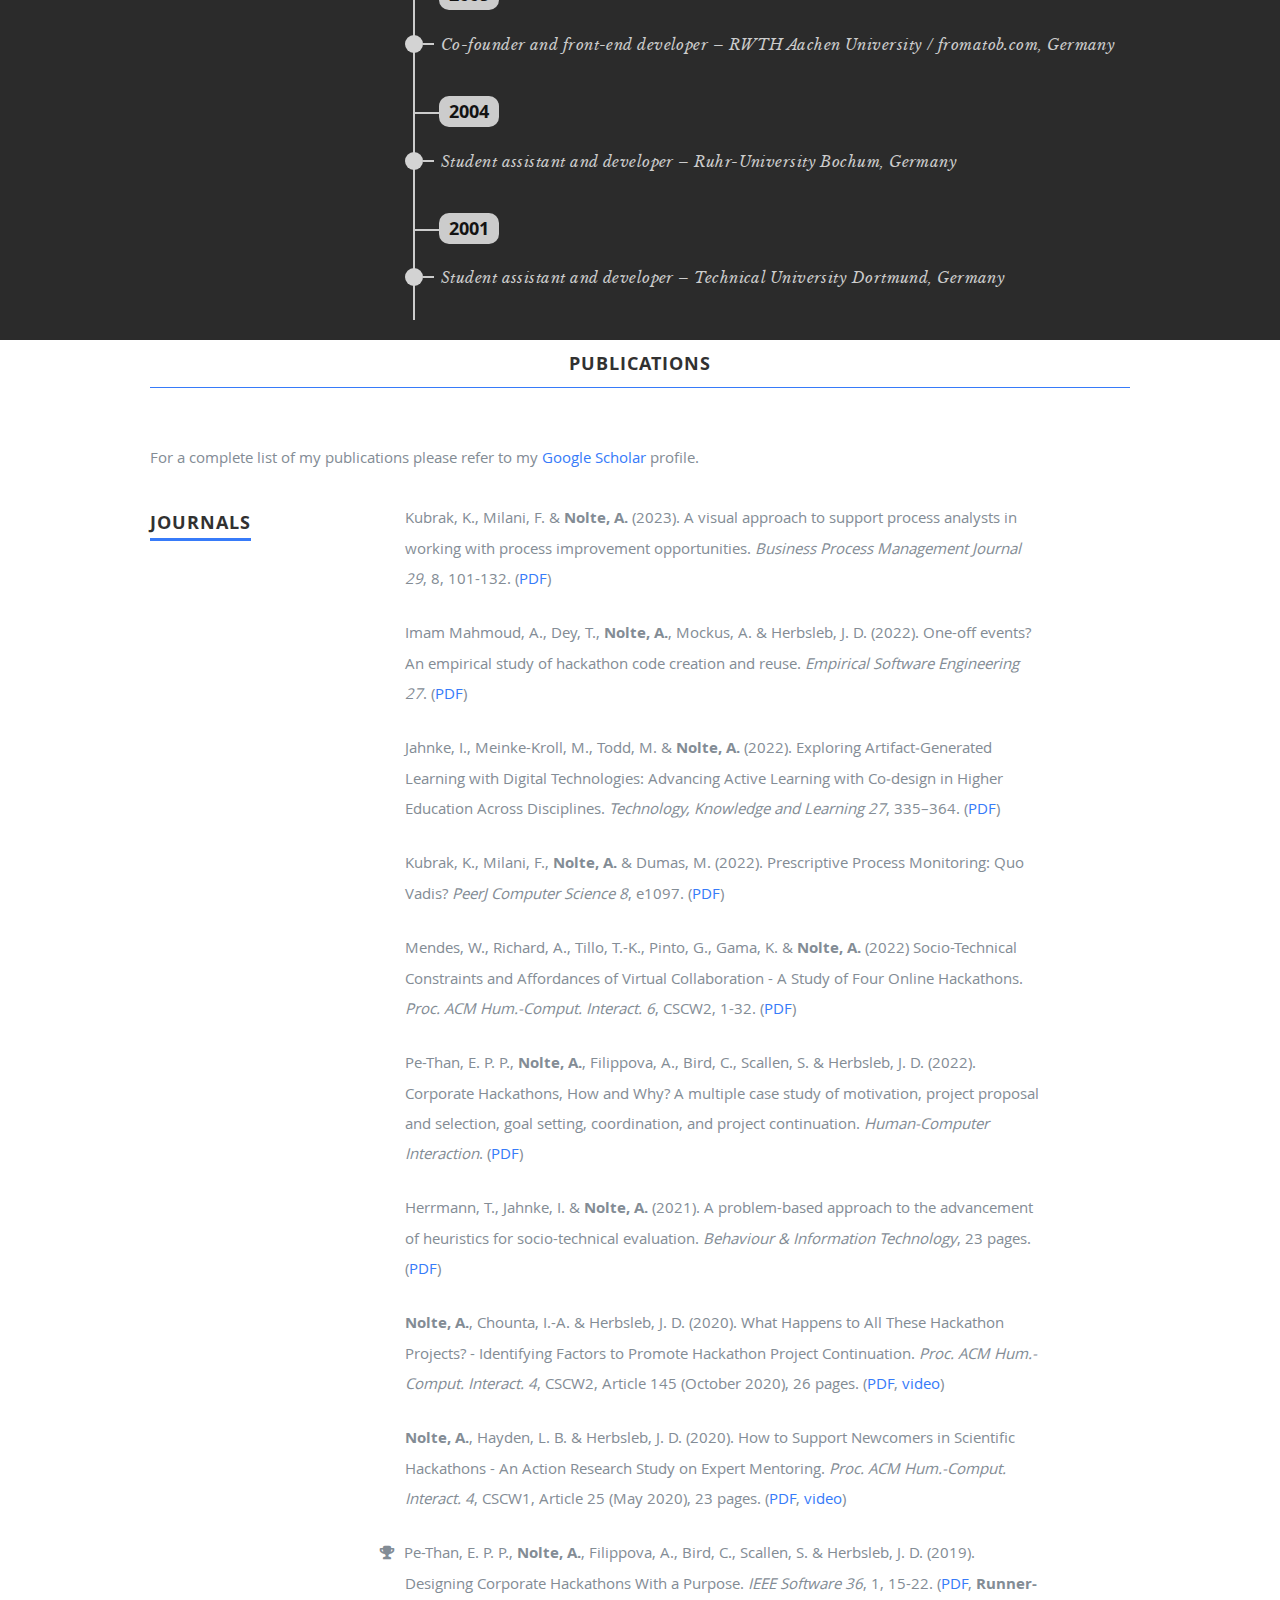
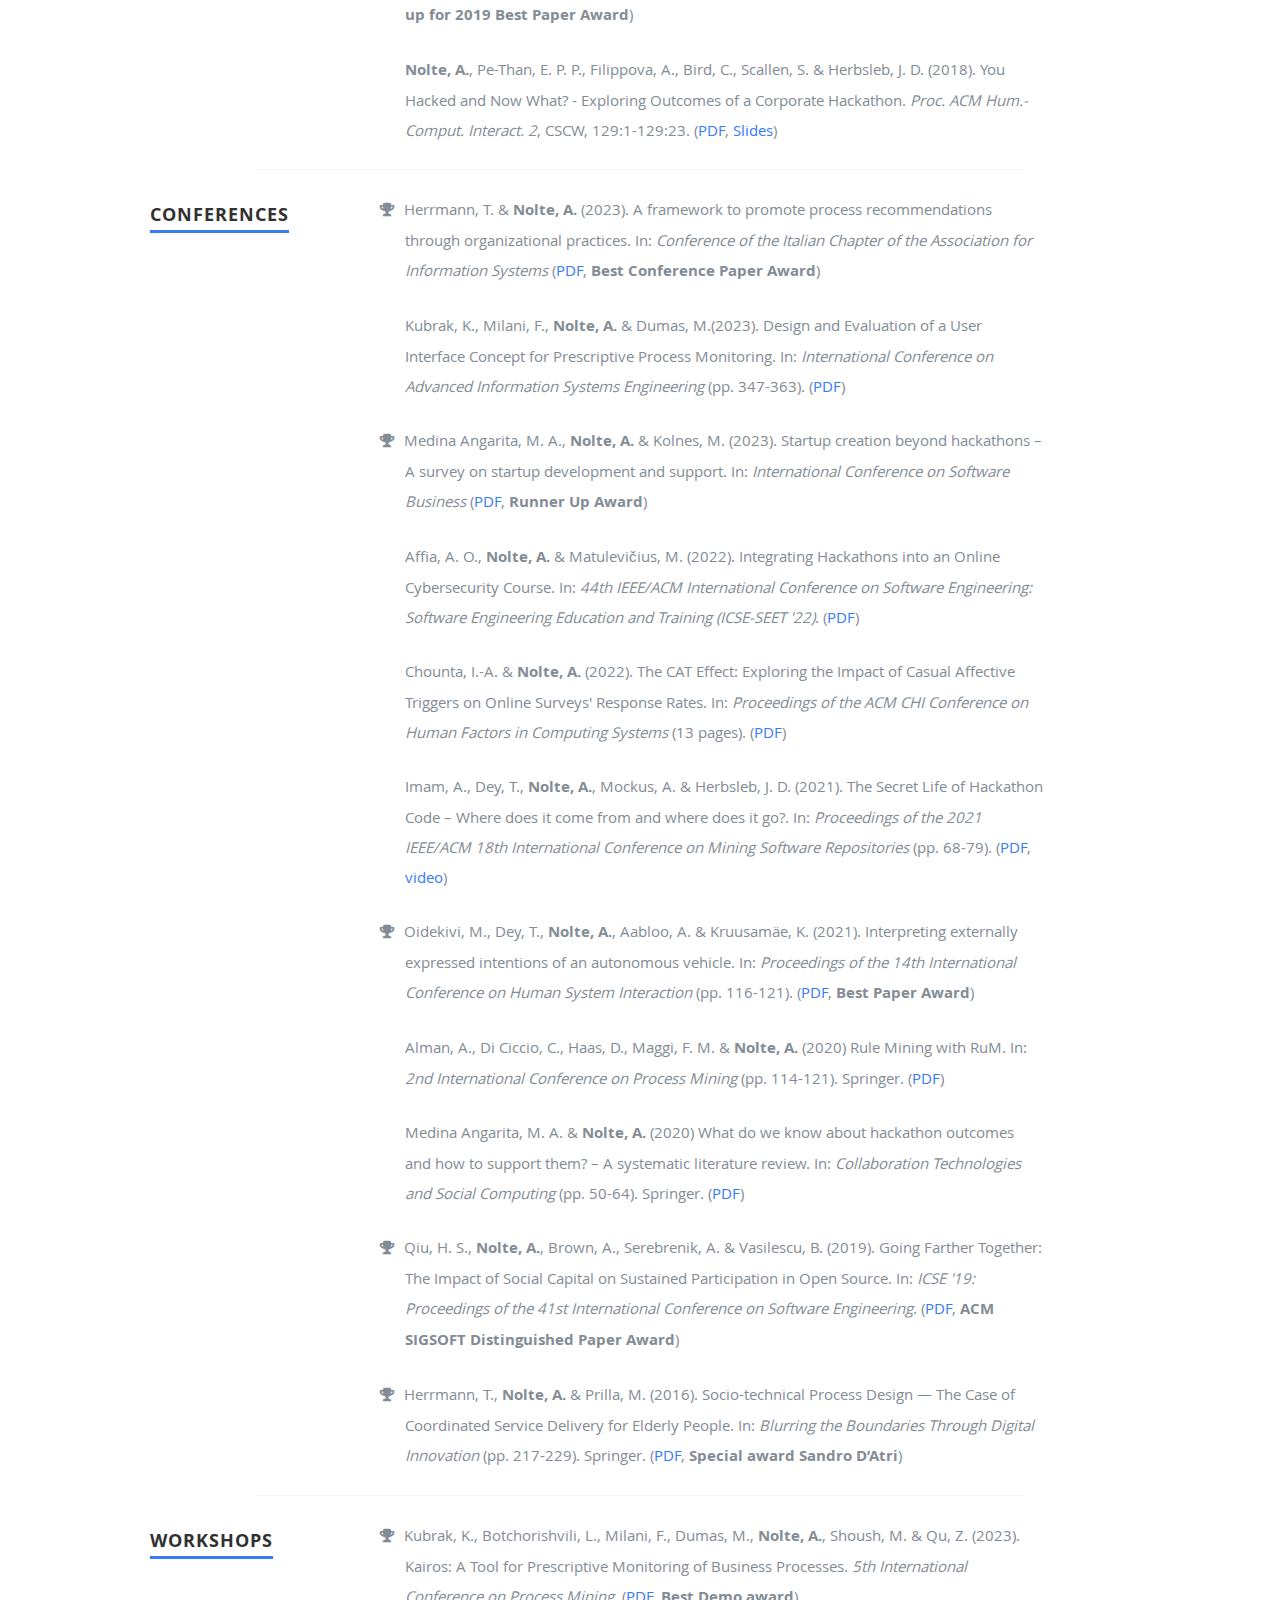
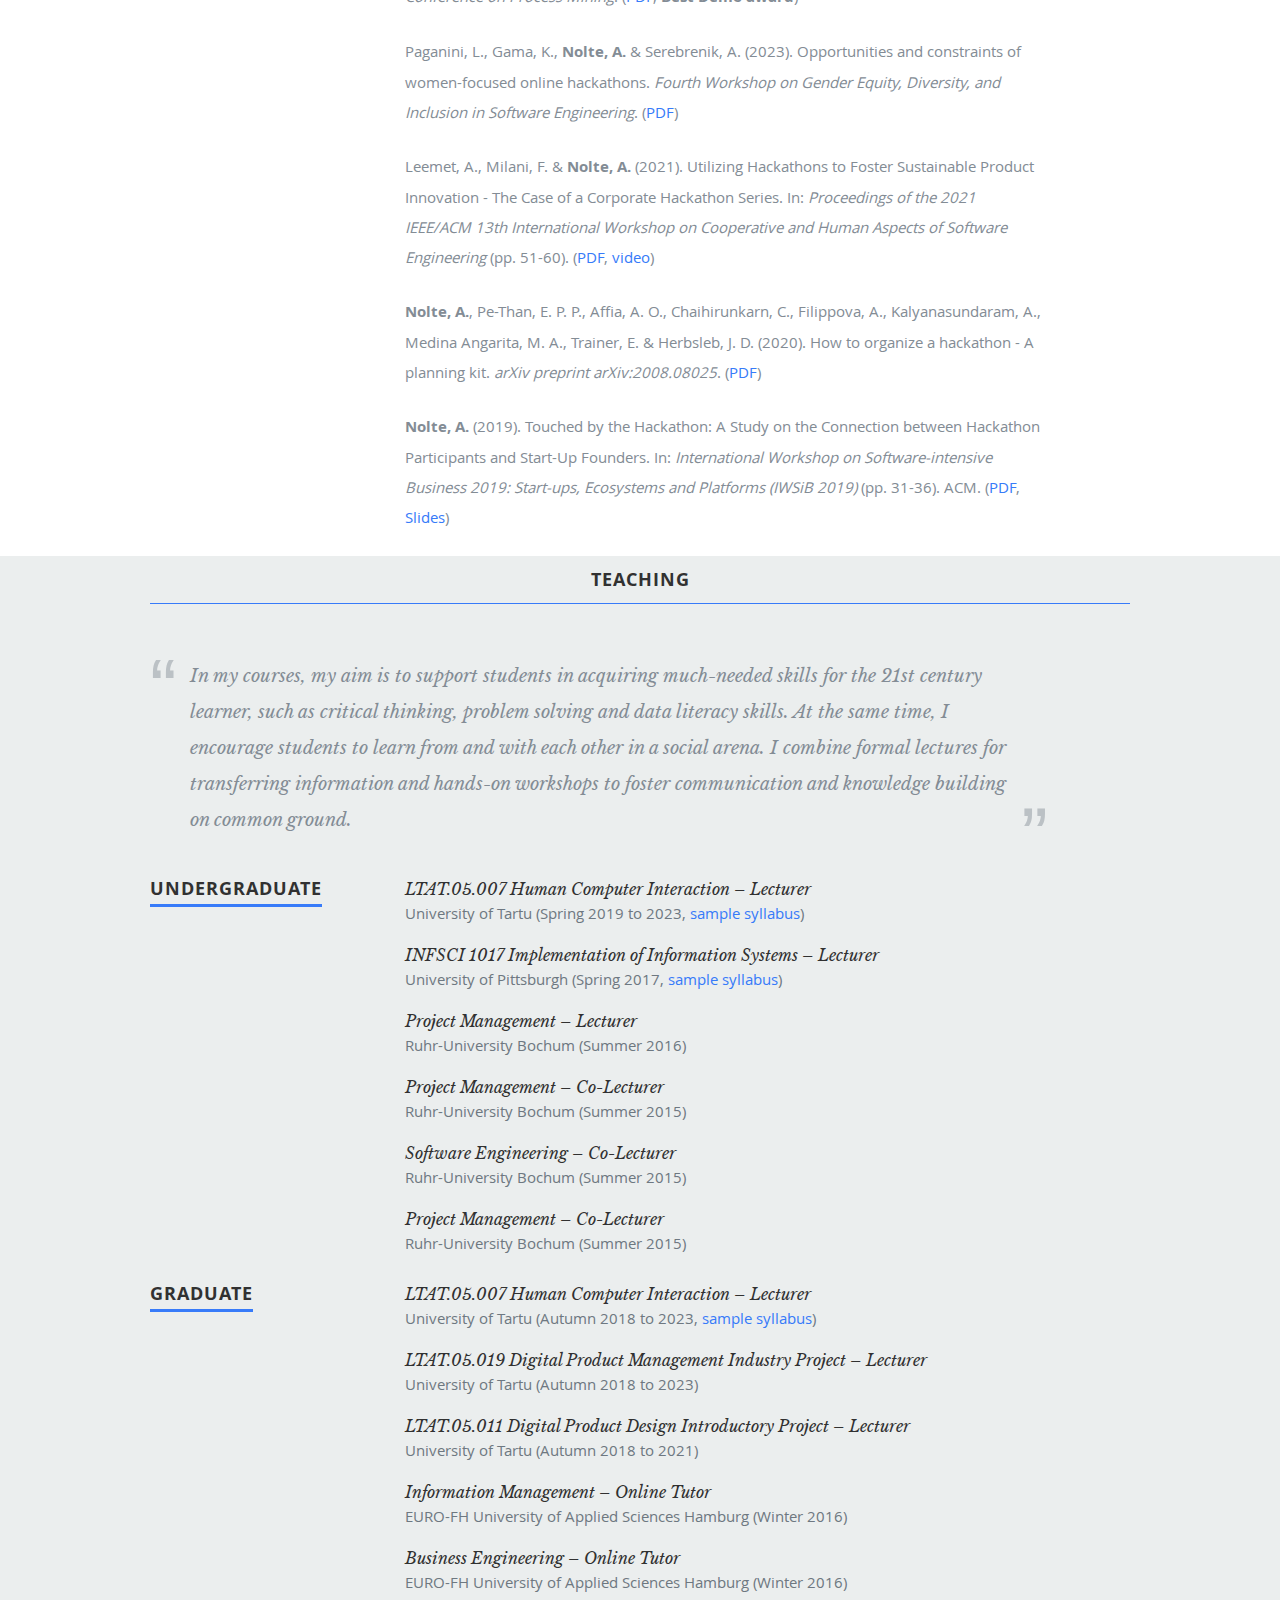
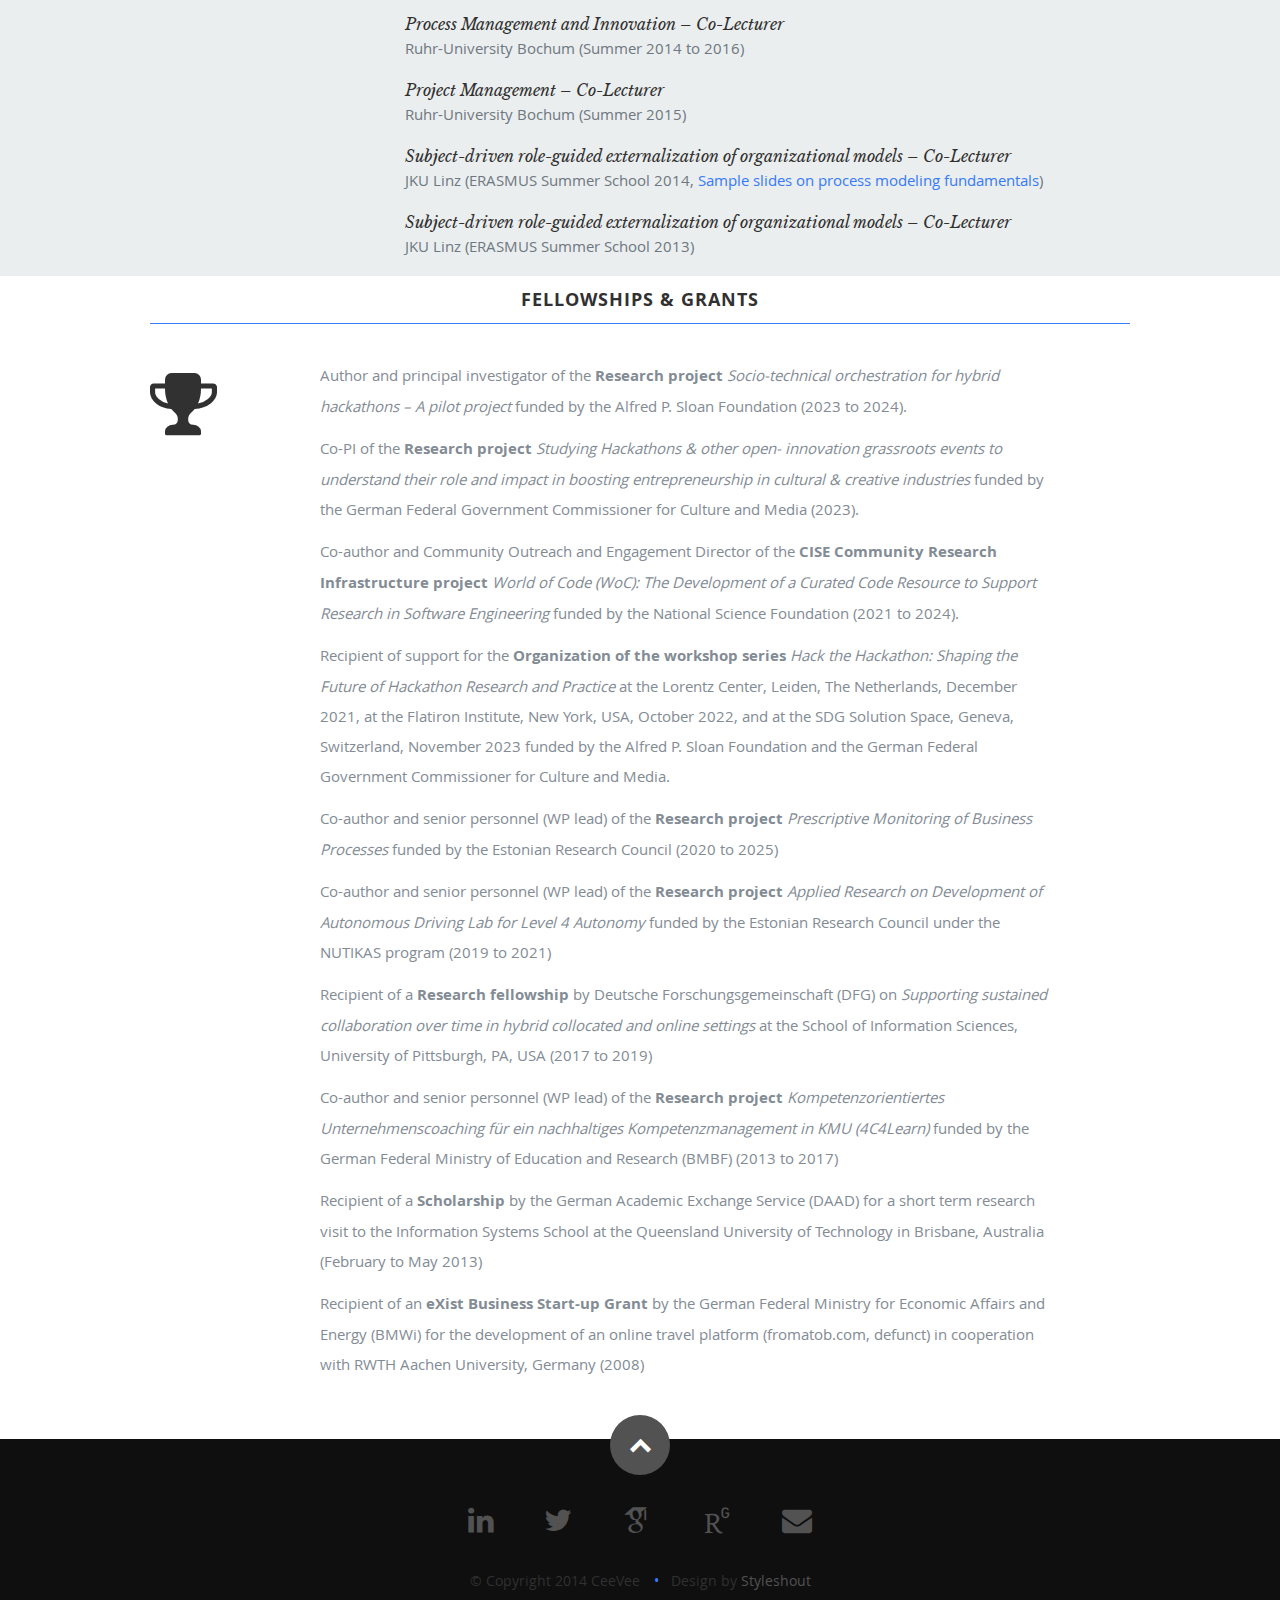
==== commit defdba1f: "updated research description" ====
--- a/index.html
+++ b/index.html
@@ -143,25 +143,25 @@
 		
 		<div class ="row">
 			<div class="twelve columns">
-				<p>My work is grounded in socio-technical systems theory and takes place at the intersection between human computer interaction, software engineering and information systems. It extends into two main areas: (1) fostering participation and sustaining outcomes of short-term collaboration and (2) fostering deviation in structured processes. I follow a mixed-method approach that combines qualitative social research methods such as interviews, questionnaires, and observations with quantitative methods such as machine learning, data mining and hypothesis testing.</p>
+				<p>My work is grounded in socio-technical systems theory and takes place at the intersection between human computer interaction, software engineering and information systems. It extends into two main areas: (1) fostering participation and sustainability of collaboration and (2) human-AI interaction. I follow a mixed-method approach that combines qualitative social research methods such as interviews, questionnaires, and observations with quantitative methods such as machine learning, data mining and hypothesis testing.</p>
 			</div>
 		</div>
 
 		<div class ="row">
 			<div class="three columns">
-				<h2>Participation and sustainability of short-term collaboration</h2>
+				<h2>Participation and sustainability of collaboration</h2>
 			</div>
 			<div class="nine columns">
-				<p>I study the implications of participatory IT design in innovative and contemporary settings such as <b>hackathons</b> - a novel socio-technical form of collaboration. One of my goals here is to explore how the socio-technical design of hackathons can impact their sustainability. Sustainability in this case can refer to e.g. the development of innovative products, the transfer of knowledge, or the involvement of new community members. Based on the results of my research, I have developed a multi-level methodological open-source framework to help hackathon planners navigate design decisions (<a class="link" href="https://hackathon-planning-kit.org/" target="_blank">hackathon-planning-kit.org</a>).</p>
+				<p>I study and develop means to support participation settings in which individuals collaboratively use and create technology. I particularly focus on hackathons – a novel short-term form of collaboration – with the goal of fostering their impact and sustainability. Sustainability can refer, e.g., to the development of (innovative) technology, the transfer of knowledge in various domains, or the involvement of new community members. Based on the results of my research, I have developed an open-source framework to help organizers plan hackathon events in a targeted way (<a class="link" href="https://hackathon-planning-kit.org/" target="_blank">hackathon-planning-kit.org</a>).</p>
 			</div>
 		</div>
 
 		<div class ="row">
 			<div class="three columns">
-				<h2>Deviation in structured processes</h2>
+				<h2>Human-AI interaction</h2>
 			</div>
 			<div class="nine columns">
-				<p>I focus on supporting individuals, teams, and organizations to improve their processes in terms of effectiveness, efficiency, user experience and purposeful use of IT through deviation. For this purpose, I have developed <b>socio-technical heuristics</b> that allow stakeholders to quickly assess their current state of collaboration, identify problems and develop improvements. In addition, I explore the use of artificial intelligence and machine learning to automatically assess the state of collaboration and <b>automatically propose deviating suggestions to optimize process performance</b>. In particular, I am interested in developing understandable representations of AI outputs that stakeholders trust and incorporate into their decision making.</p>
+				<p>I study and develop means to foster the interaction of individuals with autonomous systems. Among other things, I explore how analysts and other stakeholders use artificial intelligence to analyze work and business processes, identify problems and opportunities for improvement, adjust processes, and track the implementation of adjustments. In particular, I am interested in developing understandable representations of AI outputs that stakeholders trust and incorporate into their decision-making.</p>
 			</div>
 		</div>
 
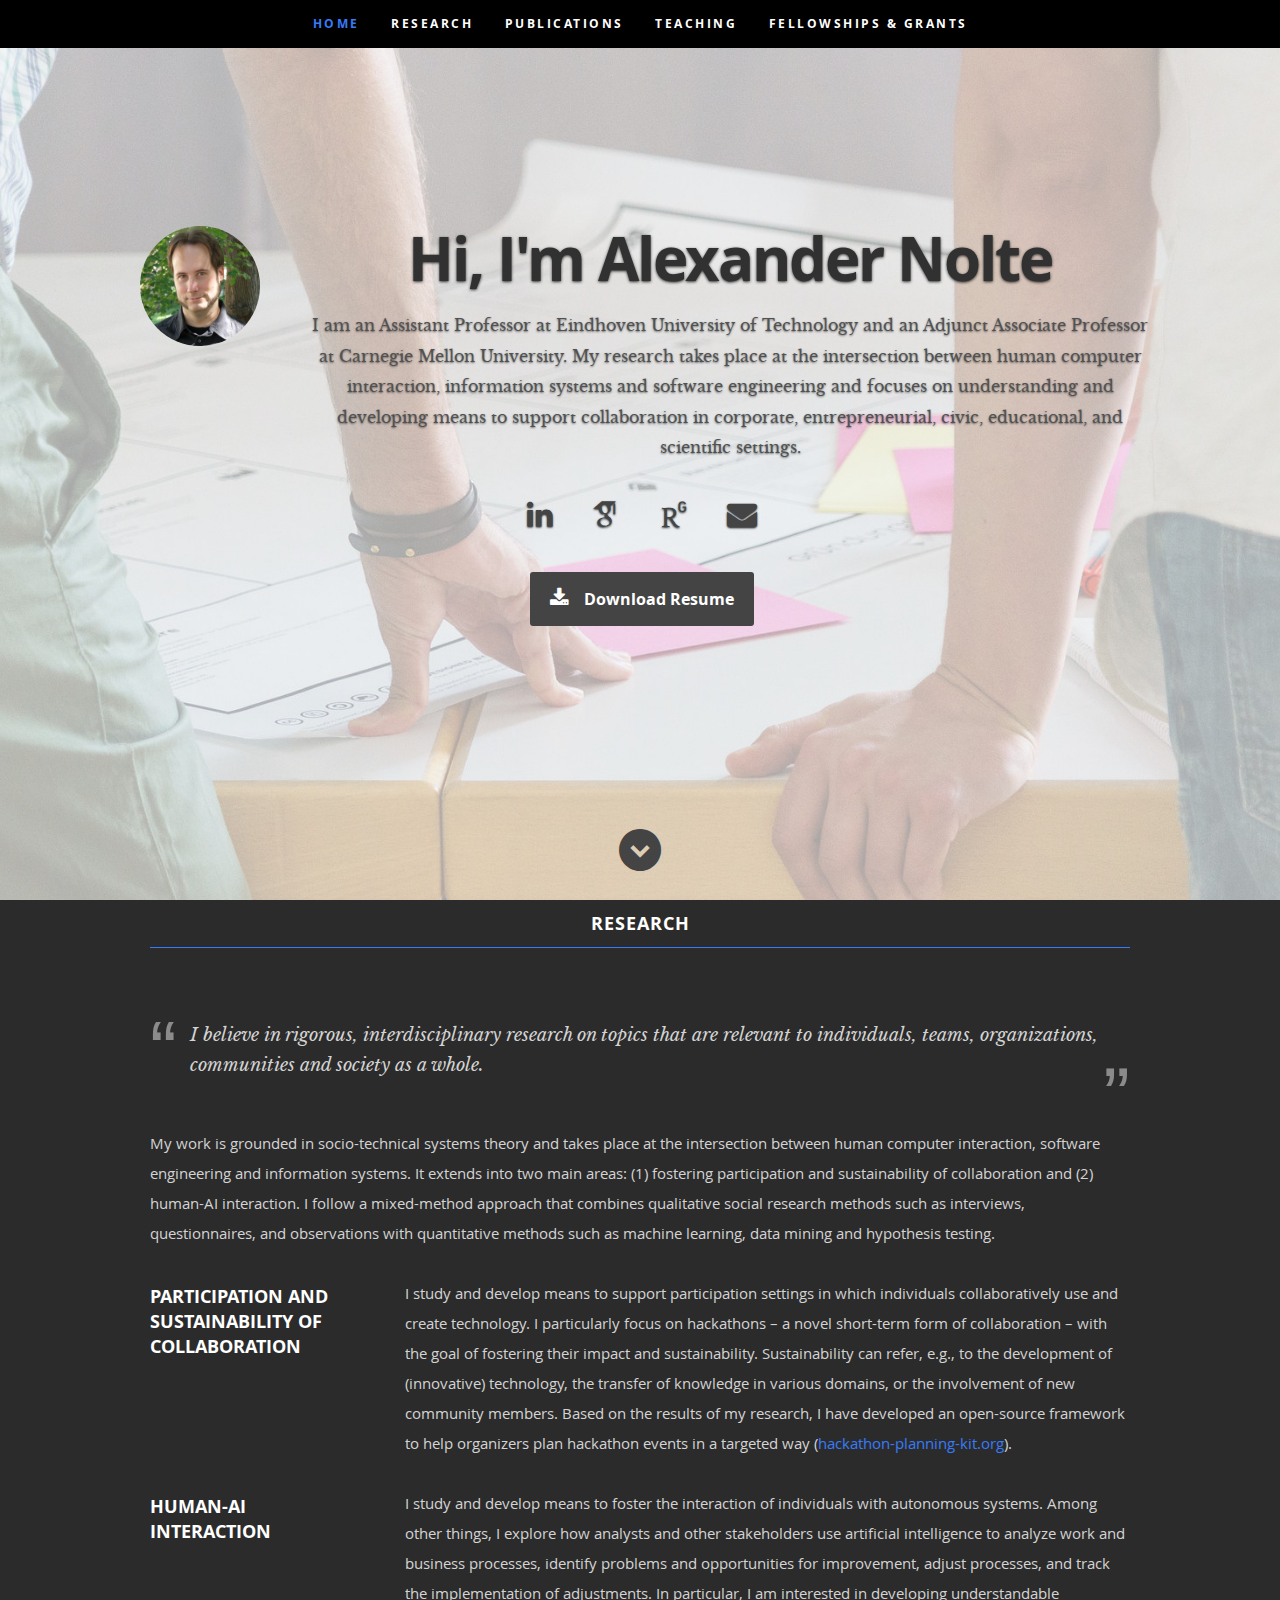
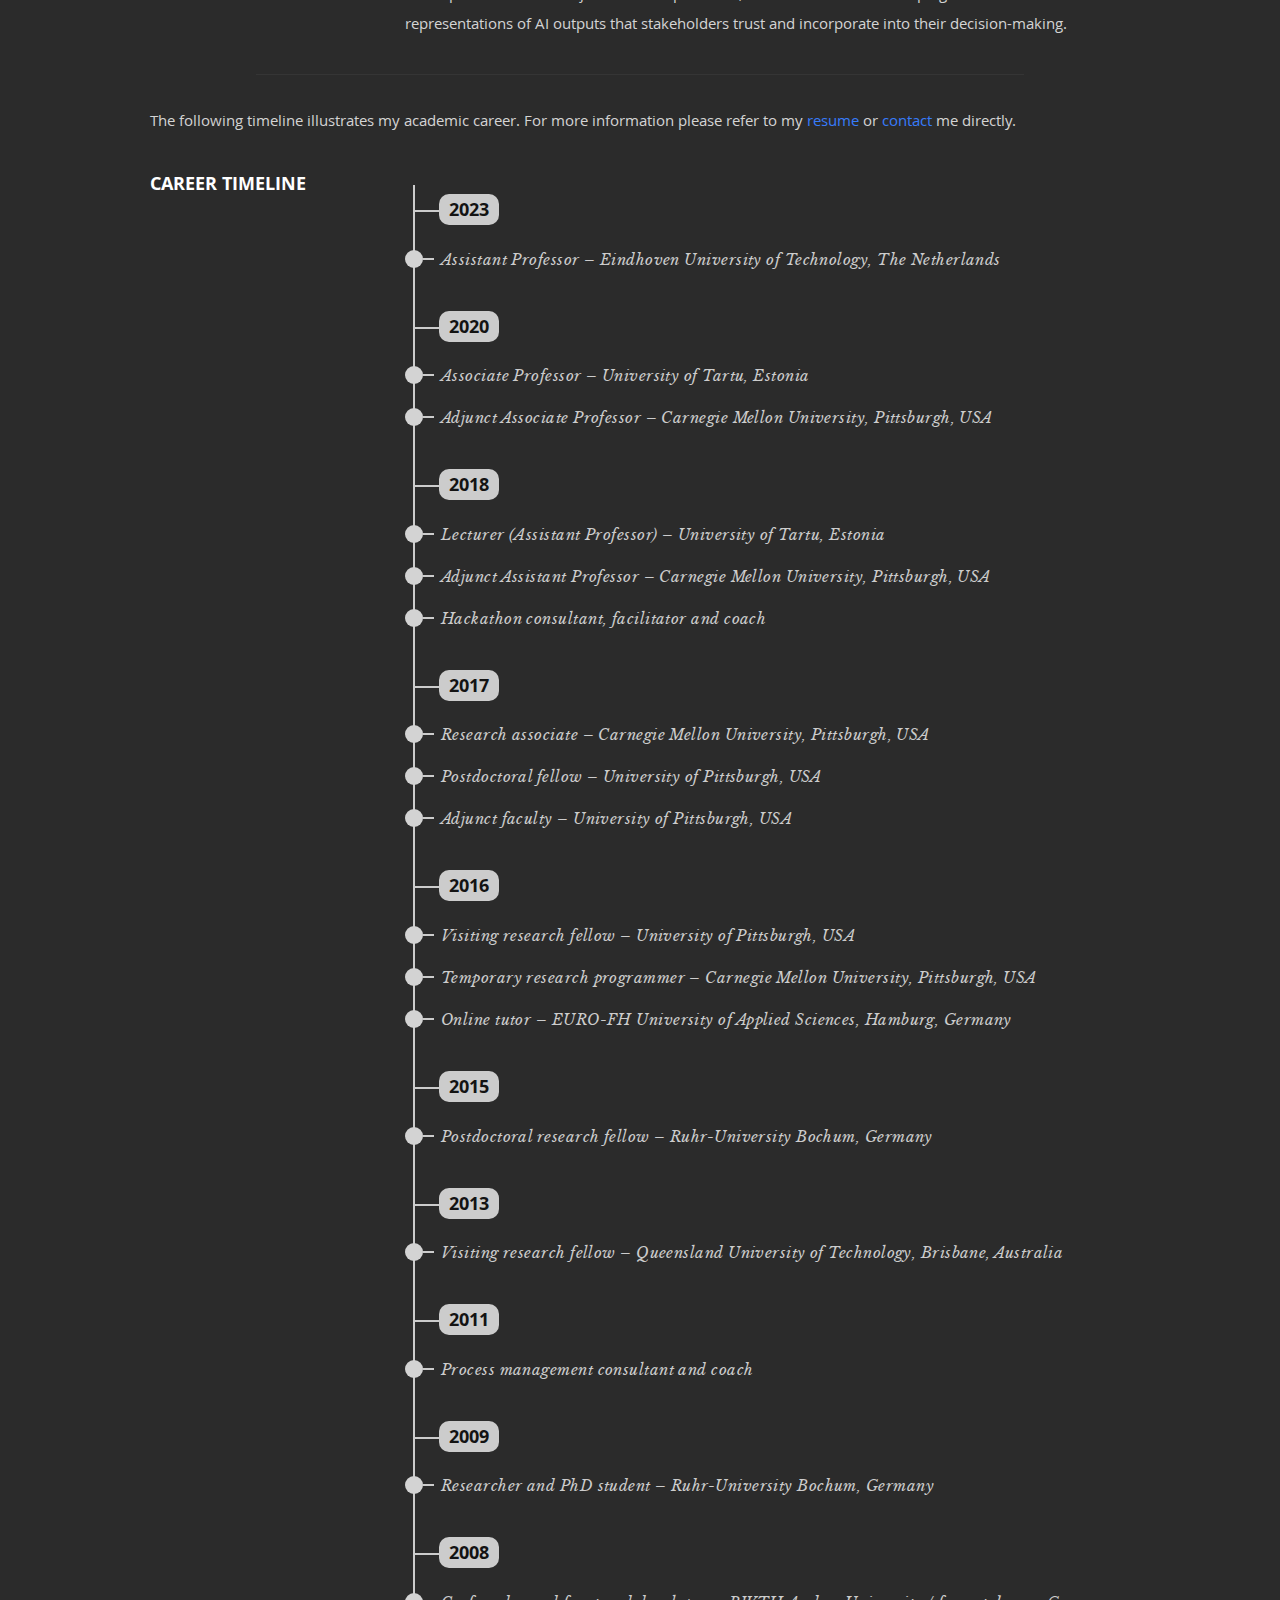
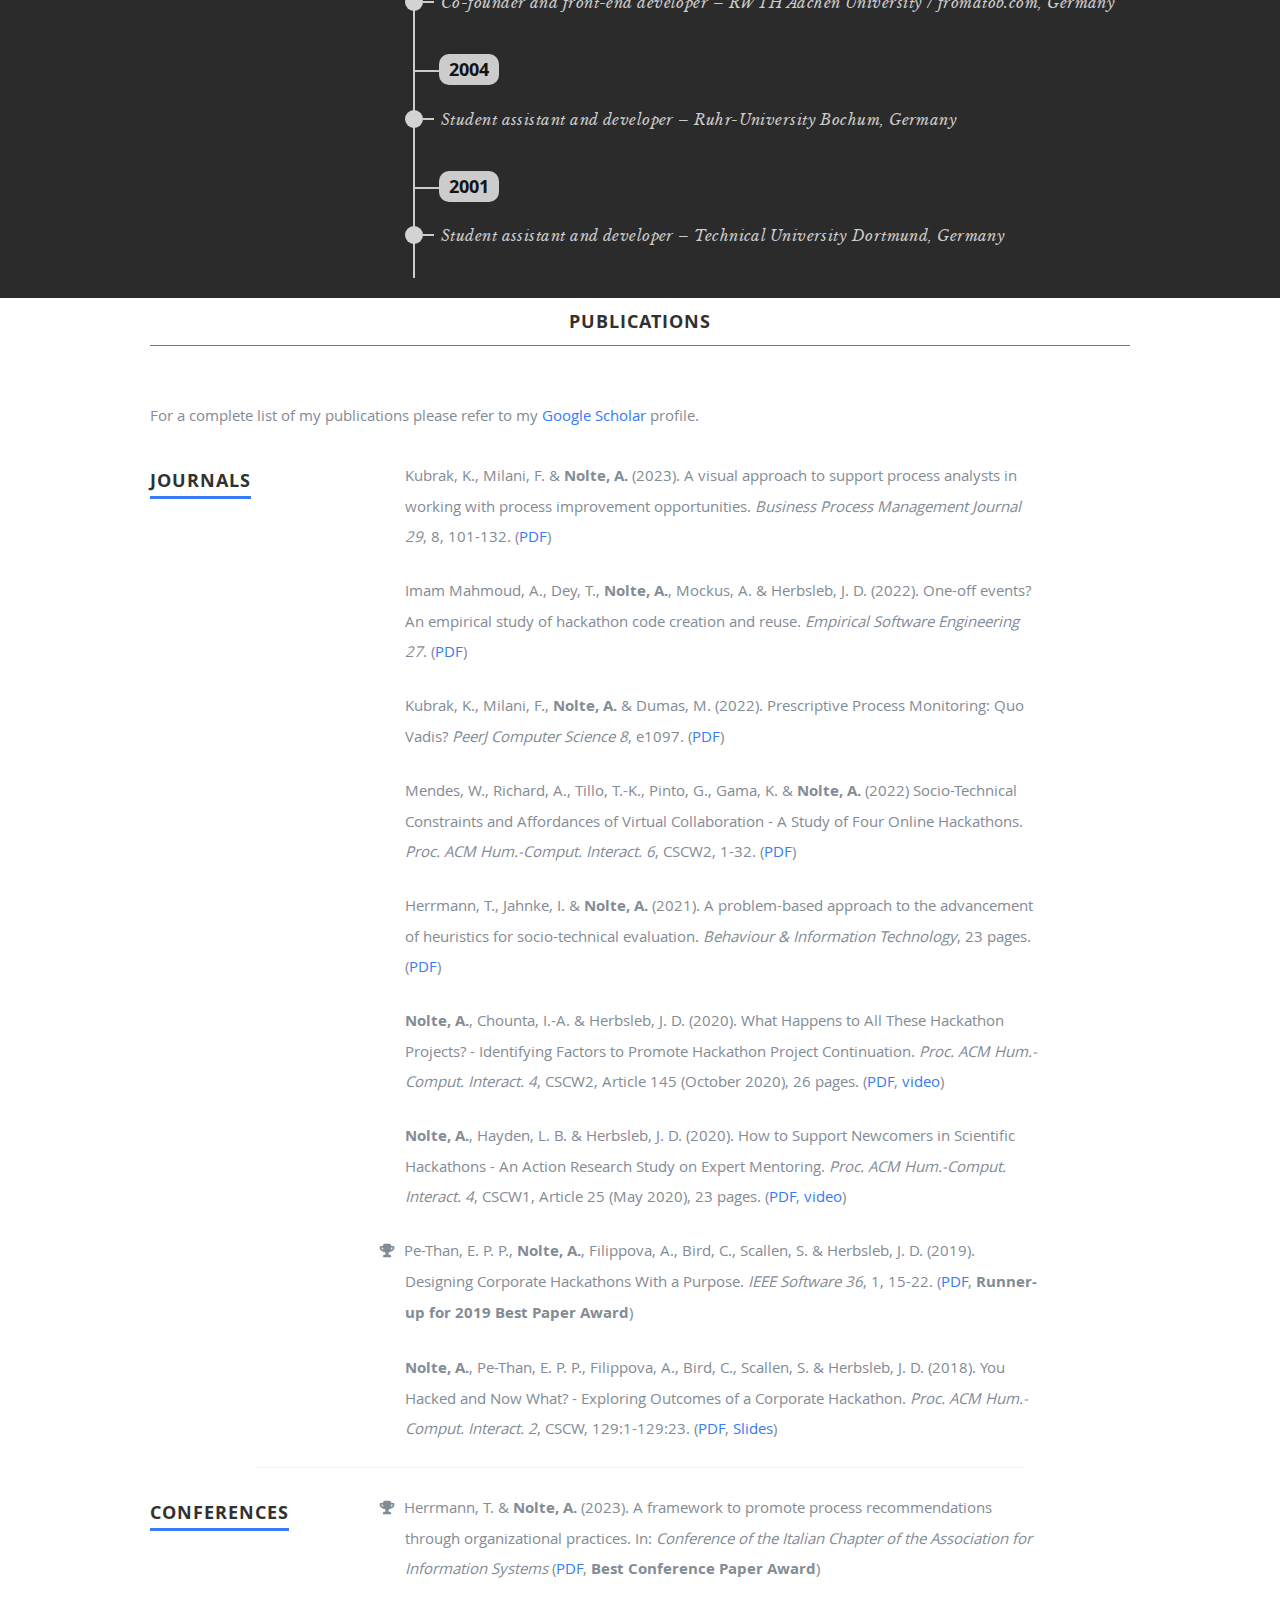
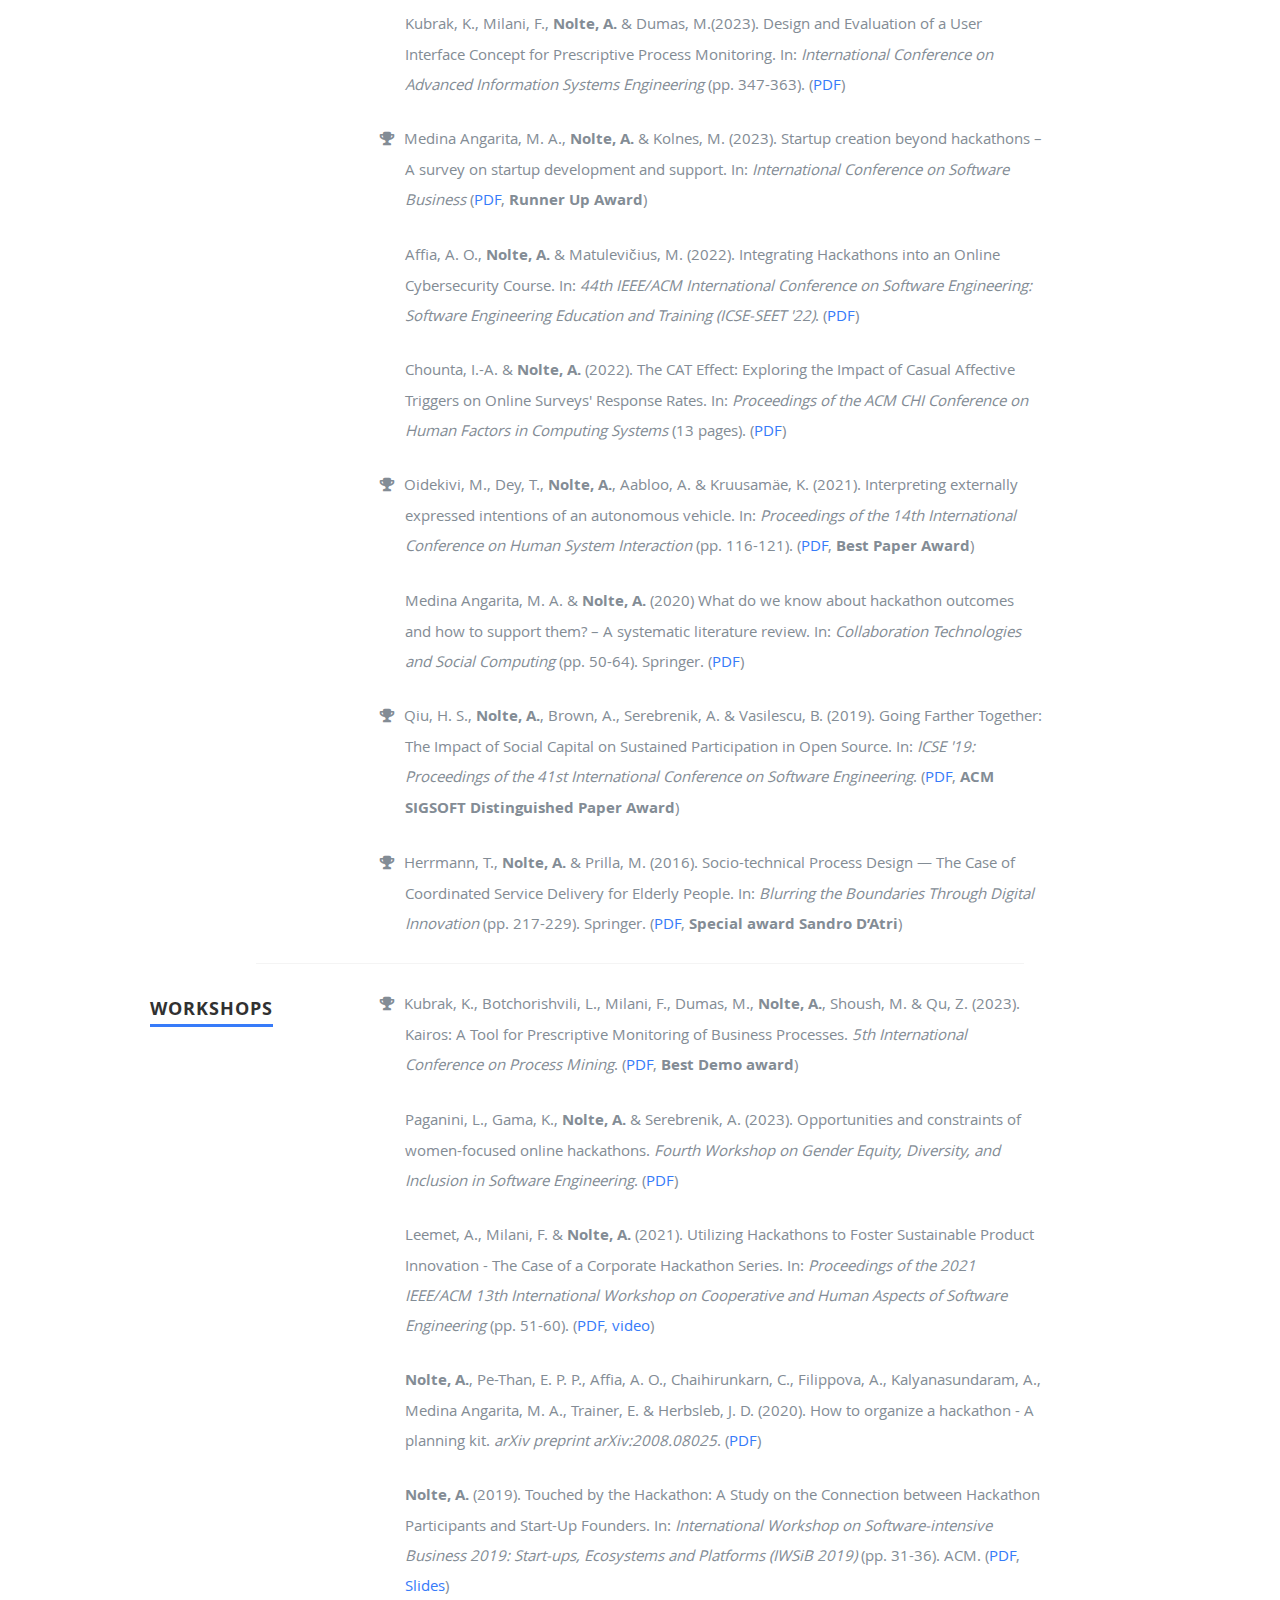
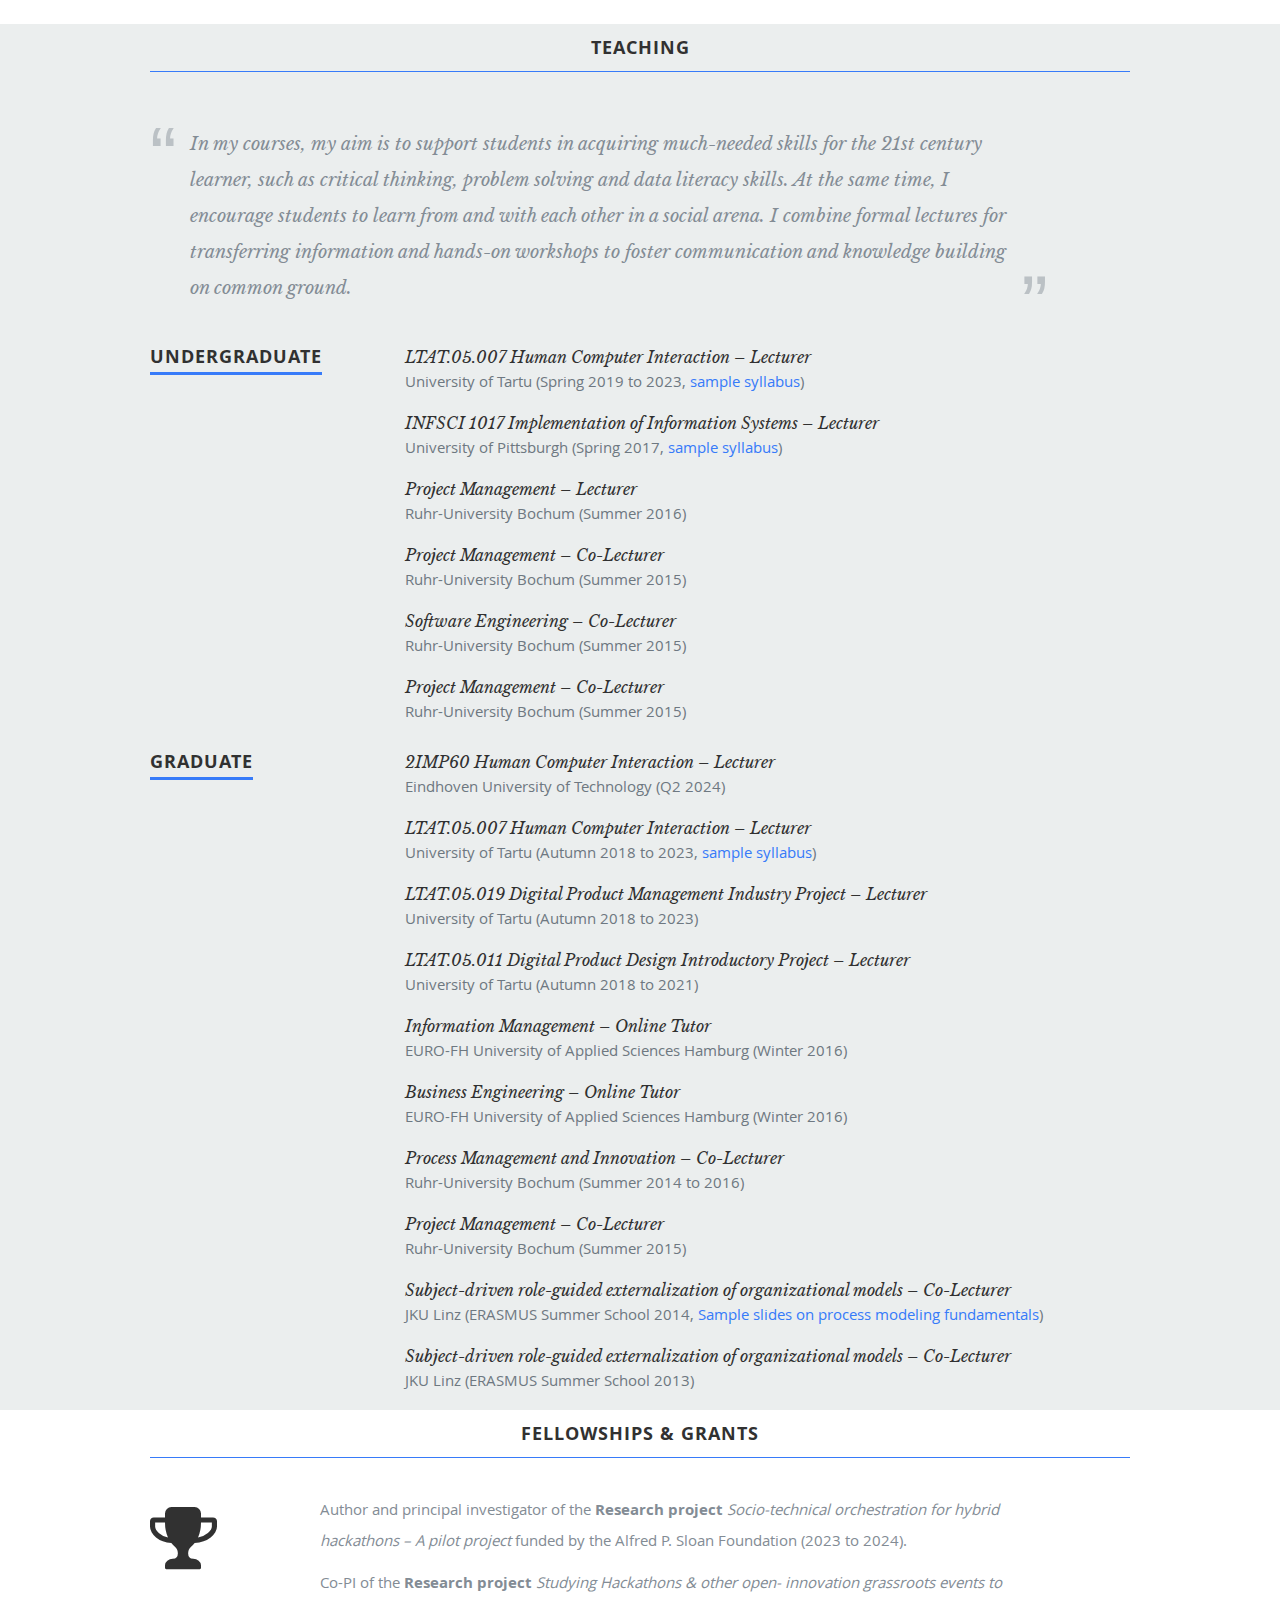
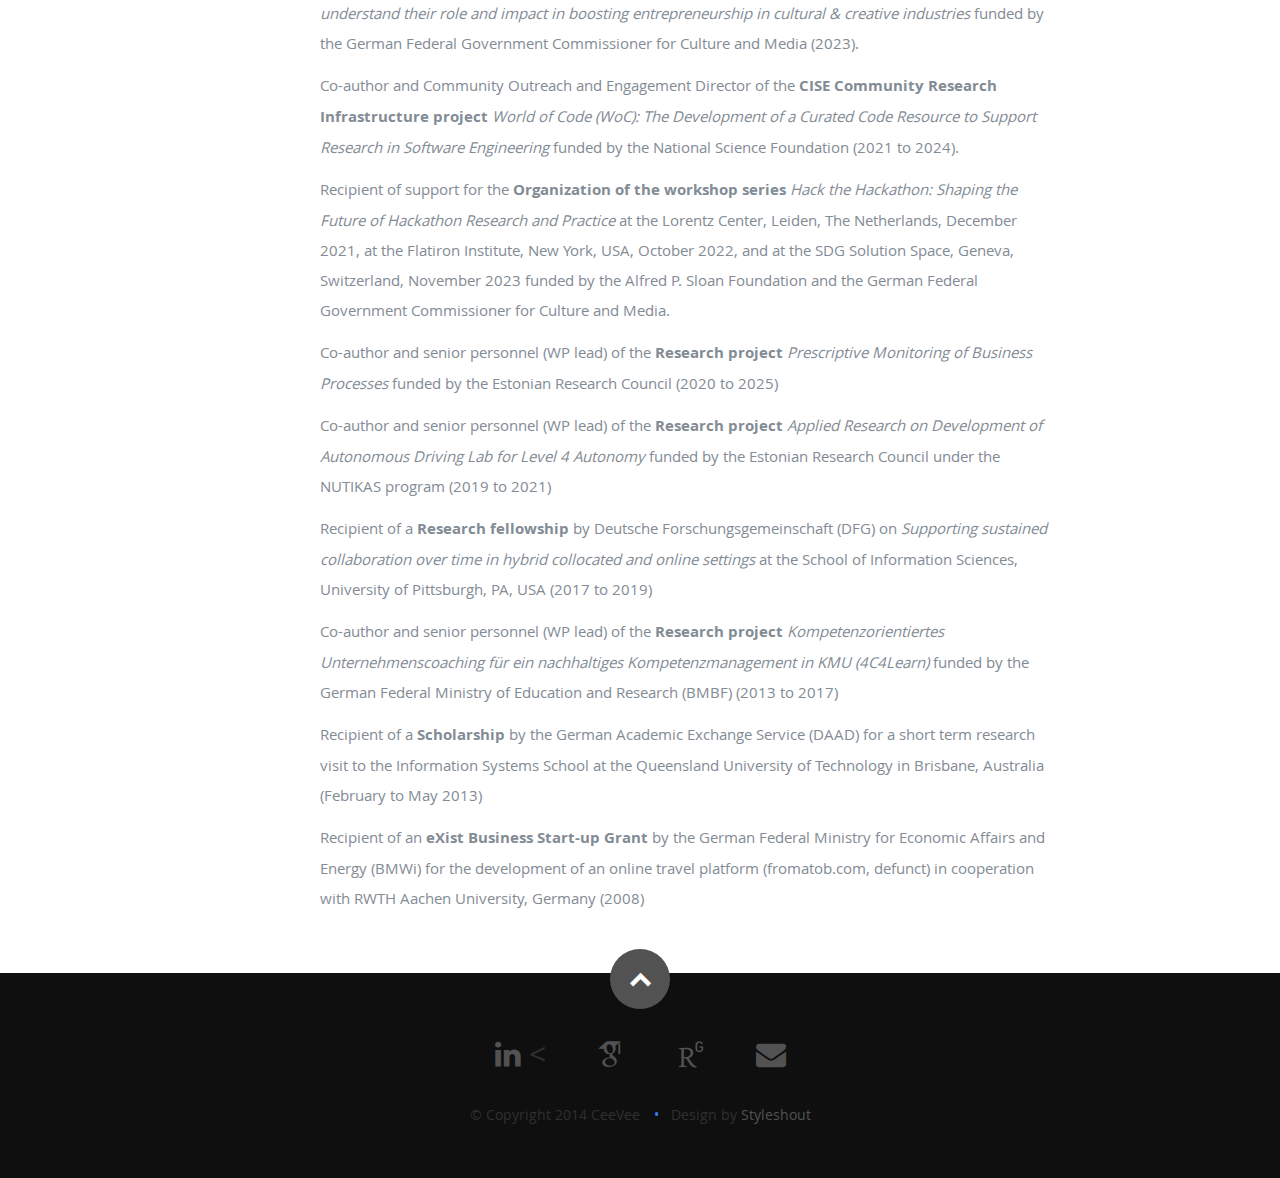
==== commit bd0dc444: "update... publications still required" ====
--- a/index.html
+++ b/index.html
@@ -17,7 +17,7 @@
 	<meta property="og:description" content="Assistant Professor @ Eindhoven University of Technology & Adjunct Associate Professor @ Carnegie Mellon University">
 	<meta property="og:image" content="https://alexandernolte.github.io/images/profilepic.jpg">
 	<meta property="og:url" content="https://alexandernolte.github.io">
-	<meta name="twitter:card" content="summary_large_image">
+	<!-- <meta name="twitter:card" content="summary_large_image"> -->
 	<meta property="og:site_name" content="Alexander Nolte">
 
    <!-- Mobile Specific Metas
@@ -98,7 +98,7 @@
 					<div class="twelve columns">
 						<ul class="social">
 							<li><a href="https://www.linkedin.com/in/alexandernolte" target="_blank"><i class="fa fa-linkedin"></i></a></li>
-							<li><a href="https://twitter.com/alexander_nolte" target="_blank"><i class="fa fa-twitter"></i></a></li>
+							<!-- <li><a href="https://twitter.com/alexander_nolte" target="_blank"><i class="fa fa-twitter"></i></a></li> -->
 							<li><a href="https://scholar.google.de/citations?user=0Vmn0QQAAAAJ&hl=de&oi=ao" target="_blank"><i class="ai ai-google-scholar"></i></a></li>
 							<li><a href="https://www.researchgate.net/profile/Alexander_Nolte" target="_blank"><i class="ai ai-researchgate"></i></a></li>
 							<li><a href="javascript:linkTo_UnCryptMailto('nbjmup;bmfyboefs/opmufAvep/fev');"><i class="fa fa-envelope"></i></a></li>
@@ -186,7 +186,6 @@
 							<dl class="timeline-series">
 
 								<dt class="timeline-event"><p class="circle"></p><p class="position"><span>Assistant Professor &#8211; Eindhoven University of Technology, The Netherlands</span></p></dt>
-								<dt class="timeline-event" id="event14"><p class="circle"></p><p class="position"><span>Adjunct Associate Professor &#8211; Carnegie Mellon University, Pittsburgh, USA</span></p></dt>
 
 							</dl>
 					</div>
@@ -334,12 +333,11 @@
 
 			<div class="nine columns main-col">
 				<ul>
+					<!-- add IEEE Access, Philosophical transaction, potentially Process Science -->
 					<li>Kubrak, K., Milani, F. &amp; <b>Nolte, A.</b> (2023). A visual approach to support process analysts in working with process improvement opportunities. <i>Business Process Management Journal 29</i>, 8, 101-132. (<a href="download/Kubrak et al. (2023) A visual approach to support process analysts in working with process improvement opportunities.pdf" target="_blank">PDF</a>)</li>
 					<li>Imam Mahmoud, A., Dey, T., <b>Nolte, A.</b>, Mockus, A. &amp; Herbsleb, J. D. (2022). One-off events? An empirical study of hackathon code creation and reuse. <i>Empirical Software Engineering 27</i>. (<a href="download/Imam Mahmoud et al. (2022) One-off events An empirical study of hackathon code creation and reuse.pdf" target="_blank">PDF</a>)</li>
-					<li>Jahnke, I., Meinke-Kroll, M., Todd, M. &amp; <b>Nolte, A.</b> (2022). Exploring Artifact‑Generated Learning with Digital Technologies: Advancing Active Learning with Co‑design in Higher Education Across Disciplines. <i>Technology, Knowledge and Learning 27</i>, 335–364. (<a href="download/Jahnke et al. (2022) Exploring Artifact‑Generated Learning with Digital Technologies Advancing Active Learning with Co‑design in Higher Education Across Disciplines.pdf" target="_blank">PDF</a>)</li>
 					<li>Kubrak, K., Milani, F., <b>Nolte, A.</b> &amp; Dumas, M. (2022). Prescriptive Process Monitoring: Quo Vadis? <i>PeerJ Computer Science 8</i>, e1097. (<a href="download/Kubrak et al. (2022) Prescriptive Process Monitoring Quo Vadis.pdf" target="_blank">PDF</a>)</li>
 					<li>Mendes, W., Richard, A., Tillo, T.-K., Pinto, G., Gama, K. &amp; <b>Nolte, A.</b> (2022) Socio-Technical Constraints and Affordances of Virtual Collaboration - A Study of Four Online Hackathons. <i>Proc. ACM Hum.-Comput. Interact. 6</i>, CSCW2, 1-32. (<a href="download/Mendes et al. (2022) Socio-Technical Constraints and Affordances of Virtual Collaboration - A Study of Four Online Hackathons.pdf" target="_blank">PDF</a>)</li>
-					<li>Pe-Than, E. P. P., <b>Nolte, A.</b>, Filippova, A., Bird, C., Scallen, S. &amp; Herbsleb, J. D. (2022). Corporate Hackathons, How and Why? A multiple case study of motivation, project proposal and selection, goal setting, coordination, and project continuation. <i>Human-Computer Interaction</i>. (<a href="download/Pe-Than et al. (2022) Corporate Hackathons, How and Why A multiple case study of motivation, project proposal and selection, goal setting, coordination, and project continuation.pdf" target="_blank">PDF</a>)</li>
 					<li>Herrmann, T., Jahnke, I. &amp; <b>Nolte, A.</b> (2021). A problem-based approach to the advancement of heuristics for socio-technical evaluation. <i>Behaviour &amp; Information Technology</i>, 23 pages. (<a href="download/Herrmann et al. (2021) A problem-based approach to the advancement of heuristics for socio-technical evaluation.pdf" target="_blank">PDF</a>)</li>
 					<li><b>Nolte, A.</b>, Chounta, I.-A. &amp; Herbsleb, J. D. (2020). What Happens to All These Hackathon Projects? - Identifying Factors to Promote Hackathon Project Continuation. <i>Proc. ACM Hum.-Comput. Interact. 4</i>, CSCW2, Article 145 (October 2020), 26 pages. (<a href="download/Nolte et al. (2020) What Happens to All These Hackathon Projects - Identifying Factors to Promote Hackathon Project Continuation.pdf" target="_blank">PDF</a>, <a href="https://www.uttv.ee/naita?id=30436" target="_blank">video</a>)</li>
 					<li><b>Nolte, A.</b>, Hayden, L. B. &amp; Herbsleb, J. D. (2020). How to Support Newcomers in Scientific Hackathons - An Action Research Study on Expert Mentoring. <i>Proc. ACM Hum.-Comput. Interact. 4</i>, CSCW1, Article 25 (May 2020), 23 pages. (<a href="download/Nolte et al. (2020) How to Support Newcomers in Scientific Hackathons - An Action Research Study on Expert Mentoring.pdf" target="_blank">PDF</a>, <a href="https://www.uttv.ee/naita?id=30437" target="_blank">video</a>)</li>   
@@ -363,14 +361,13 @@
 
 			<div class="nine columns main-col">
 				<ul>
+					<!-- add BPM paper -->
 					<li class="award">Herrmann, T. &amp; <b>Nolte, A.</b> (2023). A framework to promote process recommendations through organizational practices. In: <i>Conference of the Italian Chapter of the Association for Information Systems</i> (<a href="download/Herrmann and Nolte (2023) A framework to promote process recommendations through organizational practices.pdf" target="_blank">PDF</a>, <b>Best Conference Paper Award</b>)</li>
 					<li>Kubrak, K., Milani, F., <b>Nolte, A.</b> &amp; Dumas, M.(2023). Design and Evaluation of a User Interface Concept for Prescriptive Process Monitoring. In: <i>International Conference on Advanced Information Systems Engineering</i> (pp. 347-363). (<a href="download/Kubrak et al. (2023) Design and Evaluation of a User Interface Concept for Prescriptive Process Monitoring.pdf" target="_blank">PDF</a>)</li>
 					<li class="award">Medina Angarita, M. A., <b>Nolte, A.</b> &amp; Kolnes, M. (2023). Startup creation beyond hackathons – A survey on startup development and support. In: <i>International Conference on Software Business</i> (<a href="download/Medina et al. (2023) Startup creation beyond hackathons – A survey on startup development and support.pdf" target="_blank">PDF</a>, <b>Runner Up Award</b>)</li>
 					<li>Affia, A. O., <b>Nolte, A.</b> &amp; Matulevi&#269;ius, M. (2022). Integrating Hackathons into an Online Cybersecurity Course. In: <i>44th IEEE/ACM International Conference on Software Engineering: Software Engineering Education and Training (ICSE-SEET '22)</i>. (<a href="download/Affia et al. (2022) Integrating Hackathons into an Online Cybersecurity Course.pdf" target="_blank">PDF</a>)</li>
 					<li>Chounta, I.-A. &amp; <b>Nolte, A.</b> (2022). The CAT Effect: Exploring the Impact of Casual Affective Triggers on Online Surveys' Response Rates. In: <i>Proceedings of the ACM CHI Conference on Human Factors in Computing Systems</i> (13 pages). (<a href="download/Chounta and Nolte (2022) The CAT Effect Exploring the Impact of Casual Affective Triggers on Online Surveys Response Rates.pdf" target="_blank">PDF</a>)</li>
-					<li>Imam, A., Dey, T., <b>Nolte, A.</b>, Mockus, A. &amp; Herbsleb, J. D. (2021). The Secret Life of Hackathon Code – Where does it come from and where does it go?. In: <i>Proceedings of the 2021 IEEE/ACM 18th International Conference on Mining Software Repositories</i> (pp. 68-79). (<a href="download/Imam et al. (2021) The Secret Life of Hackathon Code Where does it come from and where does it go.pdf" target="_blank">PDF</a>, <a href="https://drive.google.com/file/d/156nVlMCiJtV7Xhbevl5pSbKfuKBgKEqd/view?usp=sharing" target="_blank">video</a>)</li>
 					<li class="award">Oidekivi, M., Dey, T., <b>Nolte, A.</b>, Aabloo, A. &amp; Kruusam&auml;e, K. (2021). Interpreting externally expressed intentions of an autonomous vehicle. In: <i>Proceedings of the 14th International Conference on Human System Interaction</i> (pp. 116-121). (<a href="download/Oidekivi et al. (2021) Interpreting externally expressed intentions of an autonomous vehicle.pdf" target="_blank">PDF</a>, <b>Best Paper Award</b>)</li>
-					<li>Alman, A., Di Ciccio, C., Haas, D., Maggi, F. M. &amp; <b>Nolte, A.</b> (2020) Rule Mining with RuM. In: <i>2nd International Conference on Process Mining</i> (pp. 114-121). Springer. (<a href="download/Alman et al. (2020) Rule Mining with RuM.pdf" target="_blank">PDF</a>)</li>
 					<li>Medina Angarita, M. A. &amp; <b>Nolte, A.</b> (2020) What do we know about hackathon outcomes and how to support them? – A systematic literature review. In: <i>Collaboration Technologies and Social Computing</i> (pp. 50-64). Springer. (<a href="download/Medina Angarita and Nolte (2020) What do we know about hackathon outcomes and how to support them – A systematic literature review.pdf" target="_blank">PDF</a>)</li>
 					<li class="award">Qiu, H. S., <b>Nolte, A.</b>, Brown, A., Serebrenik, A. &amp; Vasilescu, B. (2019). Going Farther Together: The Impact of Social Capital on Sustained Participation in Open Source. In: <i>ICSE '19: Proceedings of the 41st International Conference on Software Engineering</i>. (<a href="download/Qiu et al. (2019) Going Farther Together The Impact of Social Capital on Sustained Participation in Open Source.pdf" target="_blank">PDF</a>, <b>ACM SIGSOFT Distinguished Paper Award</b>)</li>
 					<li class="award">Herrmann, T., <b>Nolte, A.</b> &amp; Prilla, M. (2016). Socio-technical Process Design — The Case of Coordinated Service Delivery for Elderly People. In: <i>Blurring the Boundaries Through Digital Innovation</i> (pp. 217-229). Springer. (<a href="download/Herrmann et al. (2015) Socio-technical Process Design - The Case of Coordinated Service Delivery for Elderly People.pdf" target="_blank">PDF</a>, <b>Special award Sandro D’Atri</b>)</li>
@@ -392,6 +389,7 @@
 
 			<div class="nine columns main-col">
 				<ul>
+					<!-- add ICGJ report -->
 					<li class="award">Kubrak, K., Botchorishvili, L., Milani, F., Dumas, M., <b>Nolte, A.</b>, Shoush, M. &amp; Qu, Z. (2023). Kairos: A Tool for Prescriptive Monitoring of Business Processes. <i>5th International Conference on Process Mining</i>. (<a href="download/Kubrak et al. (2023) Kairos A Tool for Prescriptive Monitoring of Business Processes.pdf" target="_blank">PDF</a>, <b>Best Demo award</b>)</li>
 					<li>Paganini, L., Gama, K., <b>Nolte, A.</b> &amp; Serebrenik, A. (2023). Opportunities and constraints of women-focused online hackathons. <i>Fourth Workshop on Gender Equity, Diversity, and Inclusion in Software Engineering</i>. (<a href="download/Paganini et al. (2023) Opportunities and constraints of women-focused online hackathons.pdf" target="_blank">PDF</a>)</li>
 					<li>Leemet, A., Milani, F. &amp; <b>Nolte, A.</b> (2021). Utilizing Hackathons to Foster Sustainable Product Innovation - The Case of a Corporate Hackathon Series. In: <i>Proceedings of the 2021 IEEE/ACM 13th International Workshop on Cooperative and Human Aspects of Software Engineering</i> (pp. 51-60). (<a href="download/Leemet et al. (2021) Utilizing Hackathons to Foster Sustainable Product Innovation The Case of a Corporate Hackathon Series.pdf" target="_blank">PDF</a>, <a href="https://drive.google.com/file/d/17VJ6q3pmaCCwsaqtcDsEsnuh4qWpJbJt/view?usp=sharing" target="_blank">video</a>)</li>
@@ -447,6 +445,7 @@
 			</div>
 
 			<div class="nine columns main-col">
+				<p class="info">2IMP60 Human Computer Interaction &#8211; Lecturer<br><em class="dateandplace">Eindhoven University of Technology (Q2 2024)</em></p>
 				<p class="info">LTAT.05.007 Human Computer Interaction &#8211; Lecturer<br><em class="dateandplace">University of Tartu (Autumn 2018 to 2023, <a href="download/LTAT.05.007SampleSyllabusMaster.pdf" target="_blank">sample syllabus</a>)</em></p>
 				<p class="info">LTAT.05.019 Digital Product Management Industry Project &#8211; Lecturer<br><em class="dateandplace">University of Tartu (Autumn 2018 to 2023)</em></p>
 				<p class="info">LTAT.05.011 Digital Product Design Introductory Project &#8211; Lecturer<br><em class="dateandplace">University of Tartu (Autumn 2018 to 2021)</em></p>
@@ -507,7 +506,7 @@
 
 				<ul class="social-links">
 					<li><a href="https://www.linkedin.com/in/alexandernolte" target="_blank"><i class="fa fa-linkedin"></i></a></li>
-					<li><a href="https://twitter.com/alexander_nolte" target="_blank"><i class="fa fa-twitter"></i></a></li>
+					<<!-- <li><a href="https://twitter.com/alexander_nolte" target="_blank"><i class="fa fa-twitter"></i></a></li> -->
 					<li><a href="https://scholar.google.de/citations?user=0Vmn0QQAAAAJ&hl=de&oi=ao" target="_blank"><i class="ai ai-google-scholar"></i></a></li>
 					<li><a href="https://www.researchgate.net/profile/Alexander_Nolte" target="_blank"><i class="ai ai-researchgate"></i></a></li>
 					<li><a href="javascript:linkTo_UnCryptMailto('nbjmup;bmfyboefs/opmufAvep/fev');"><i class="fa fa-envelope"></i></a></li>
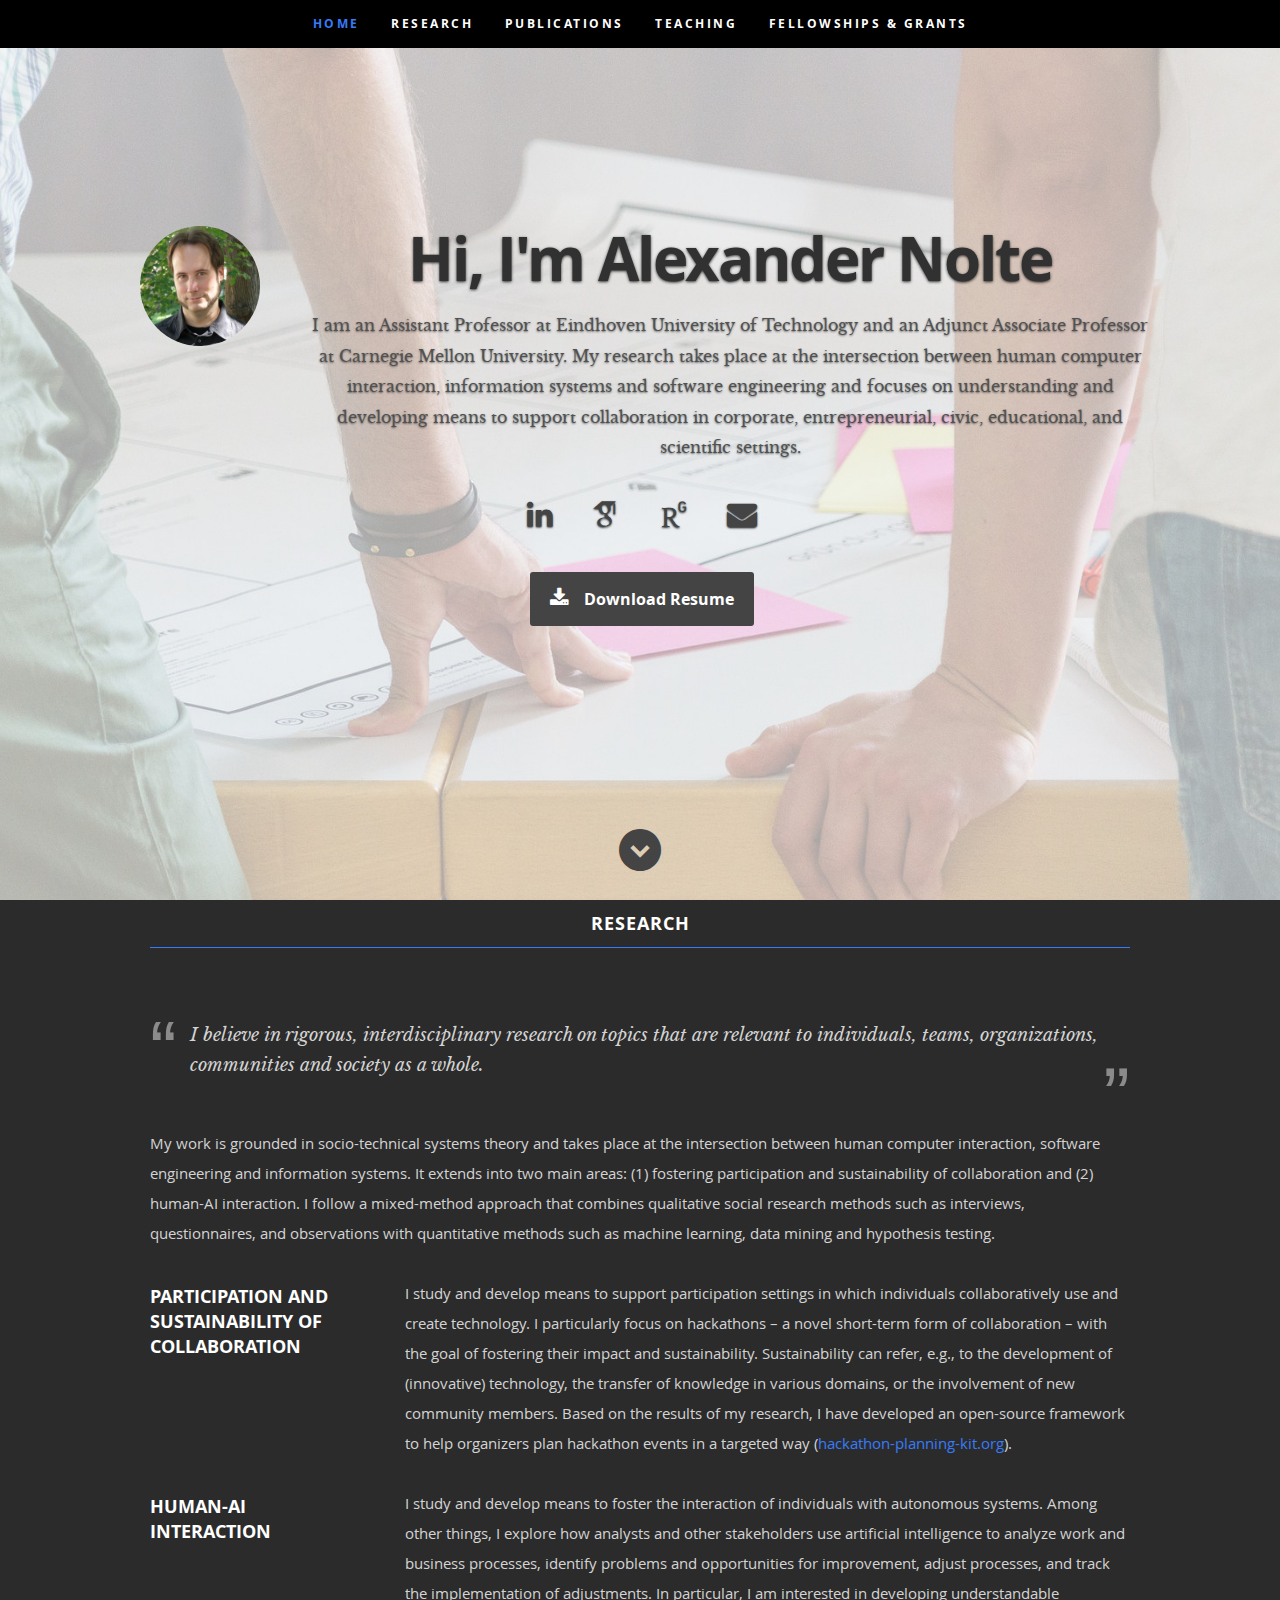
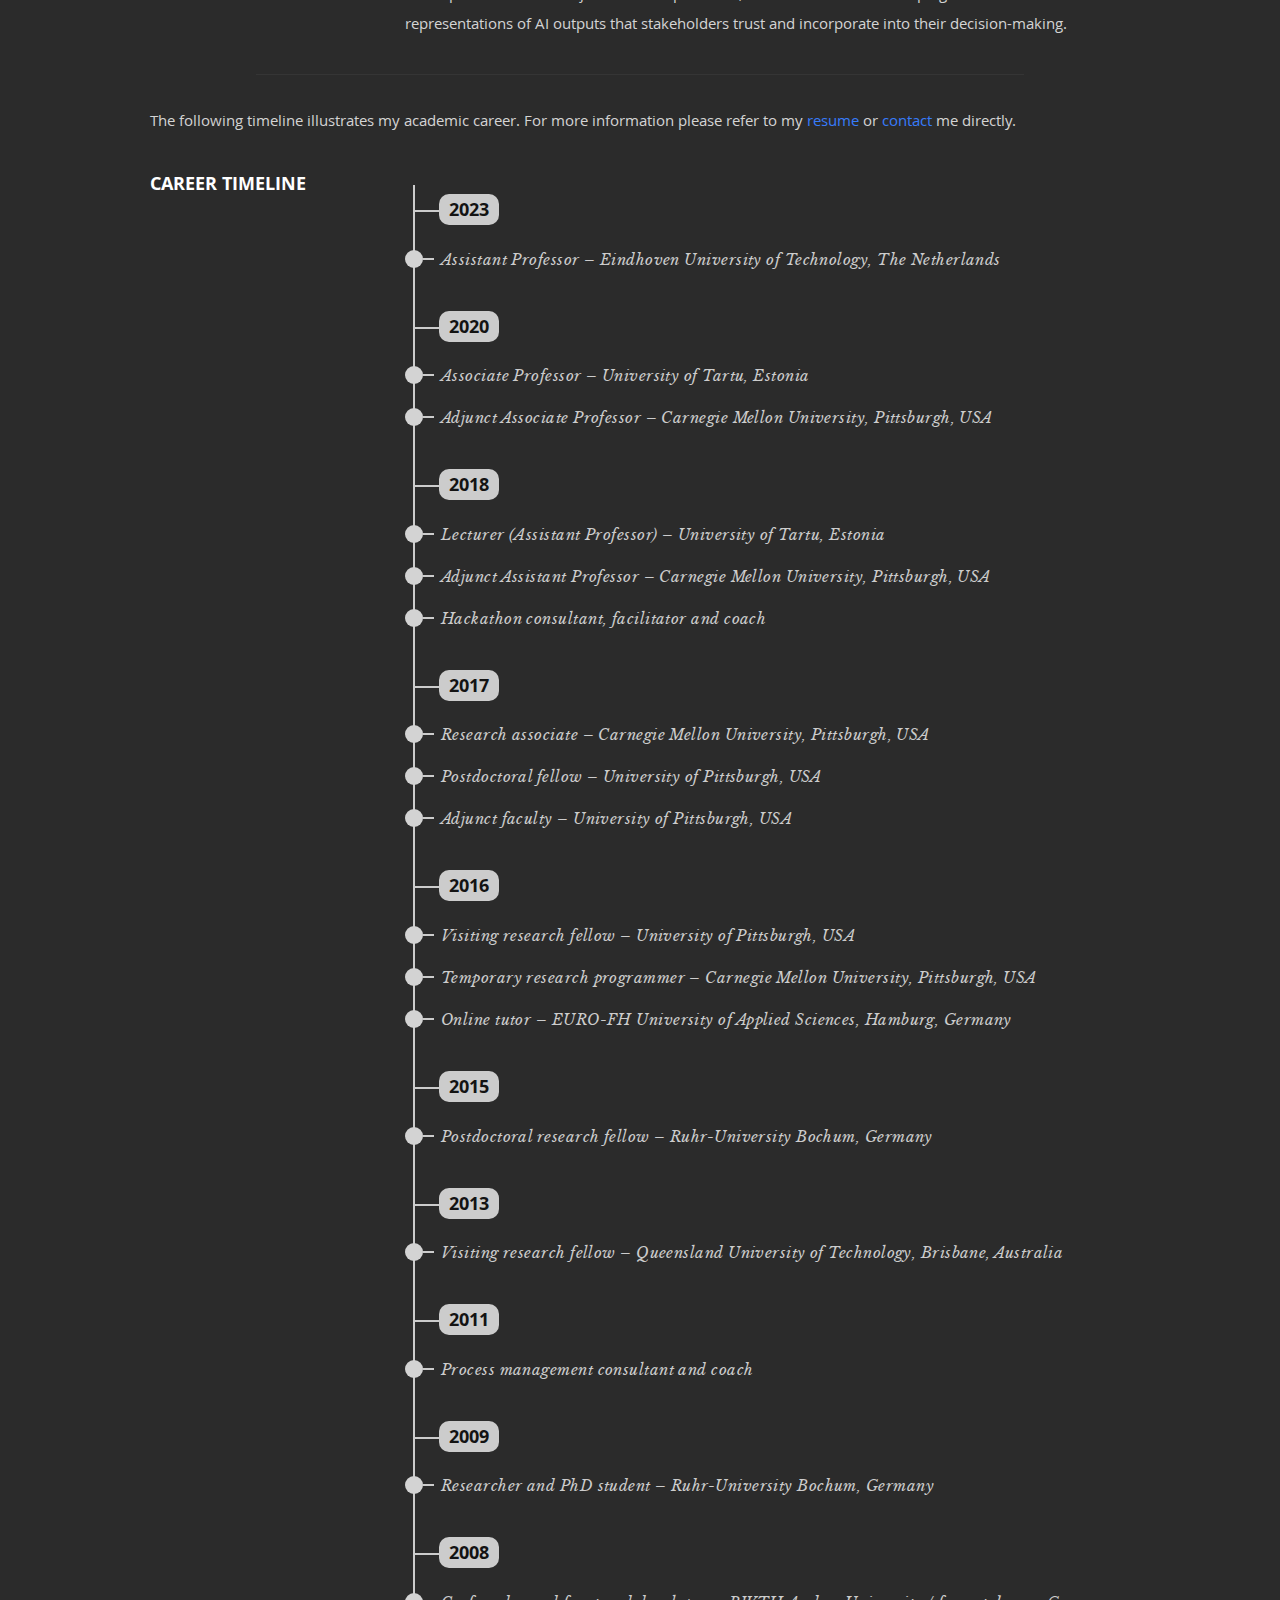
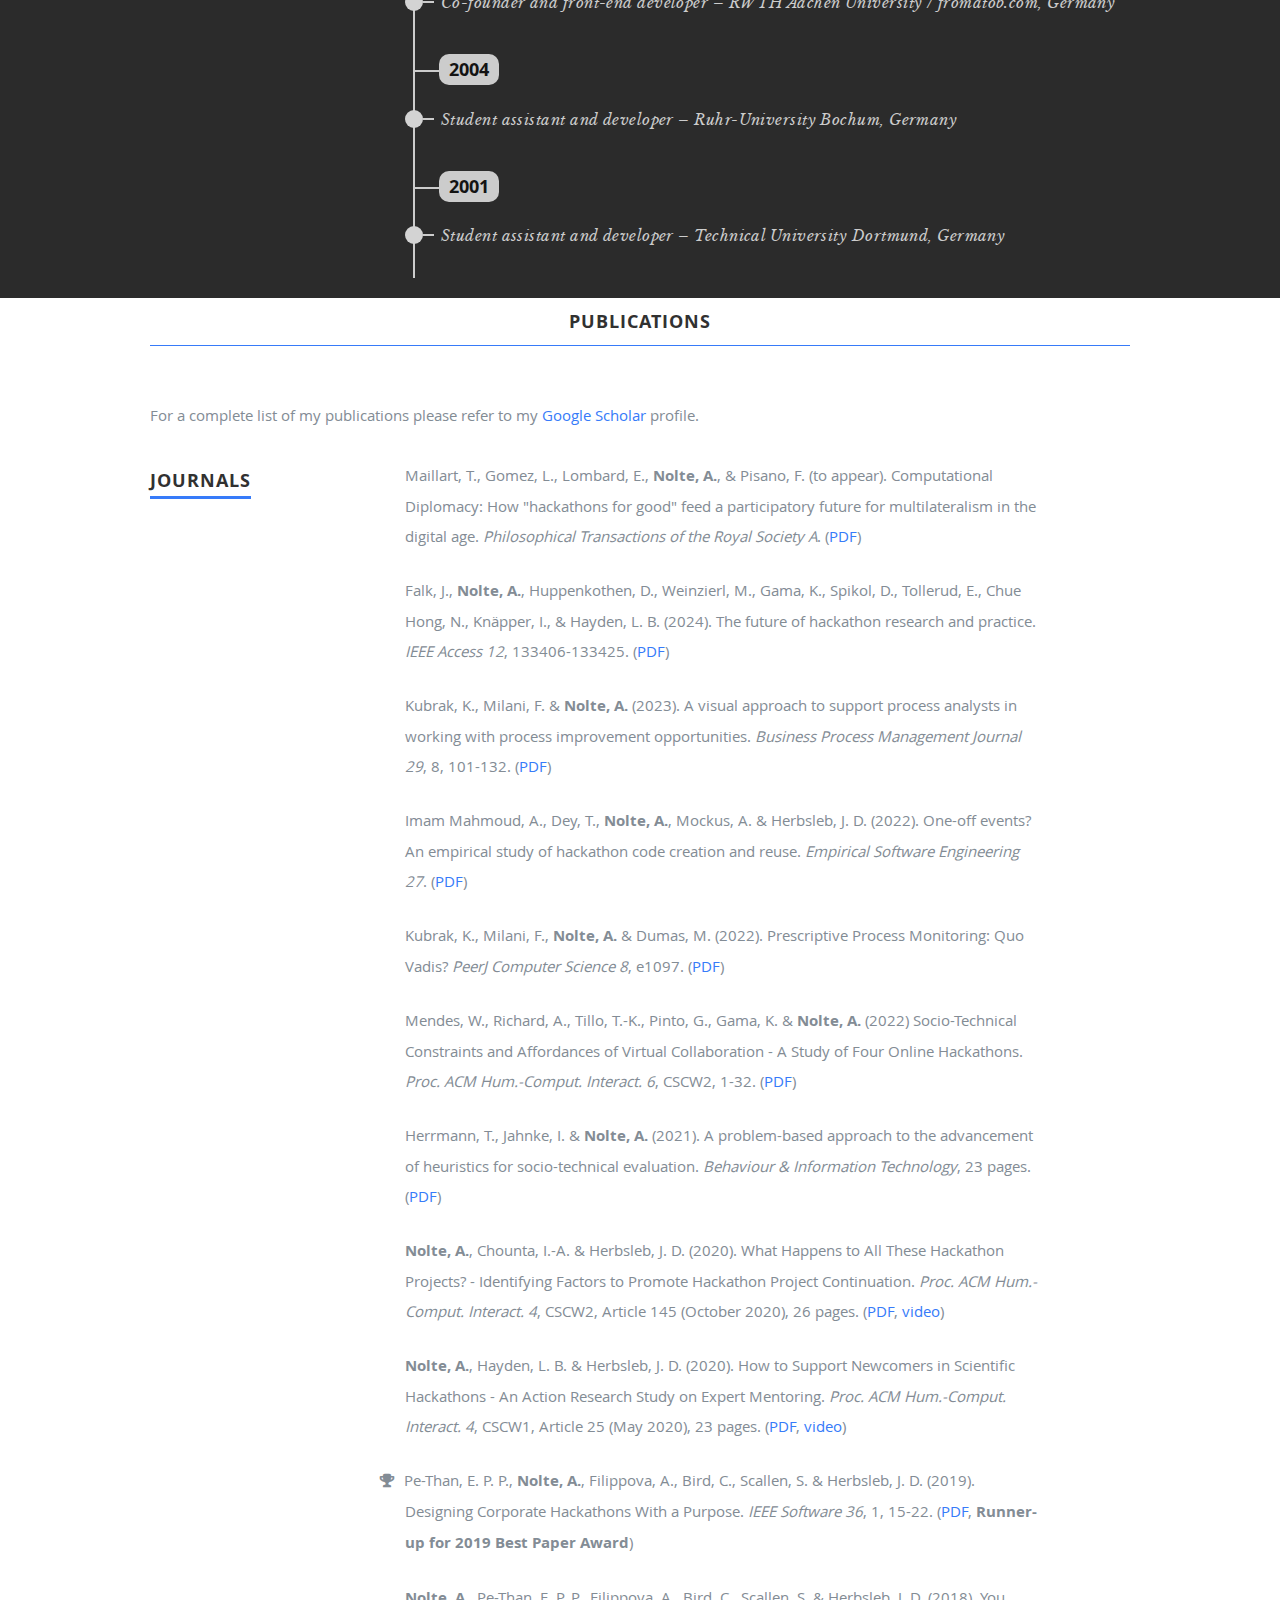
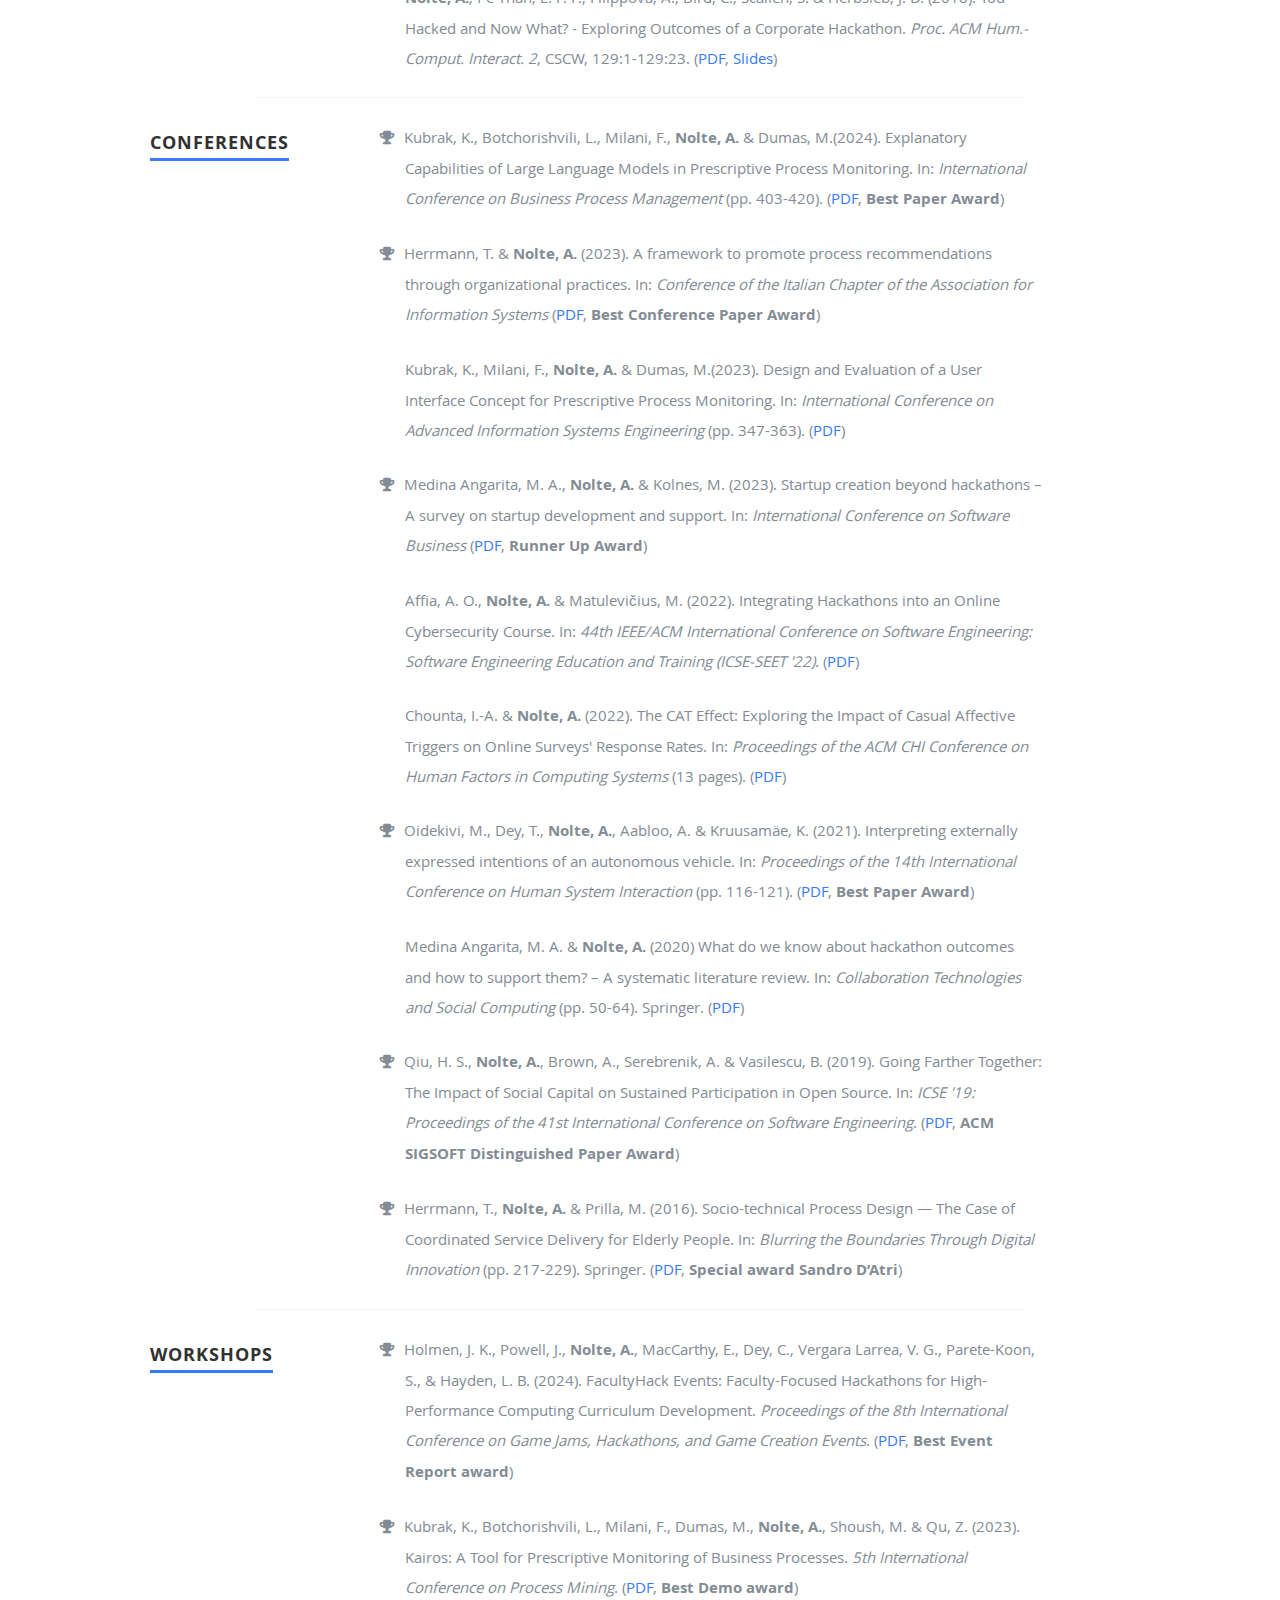
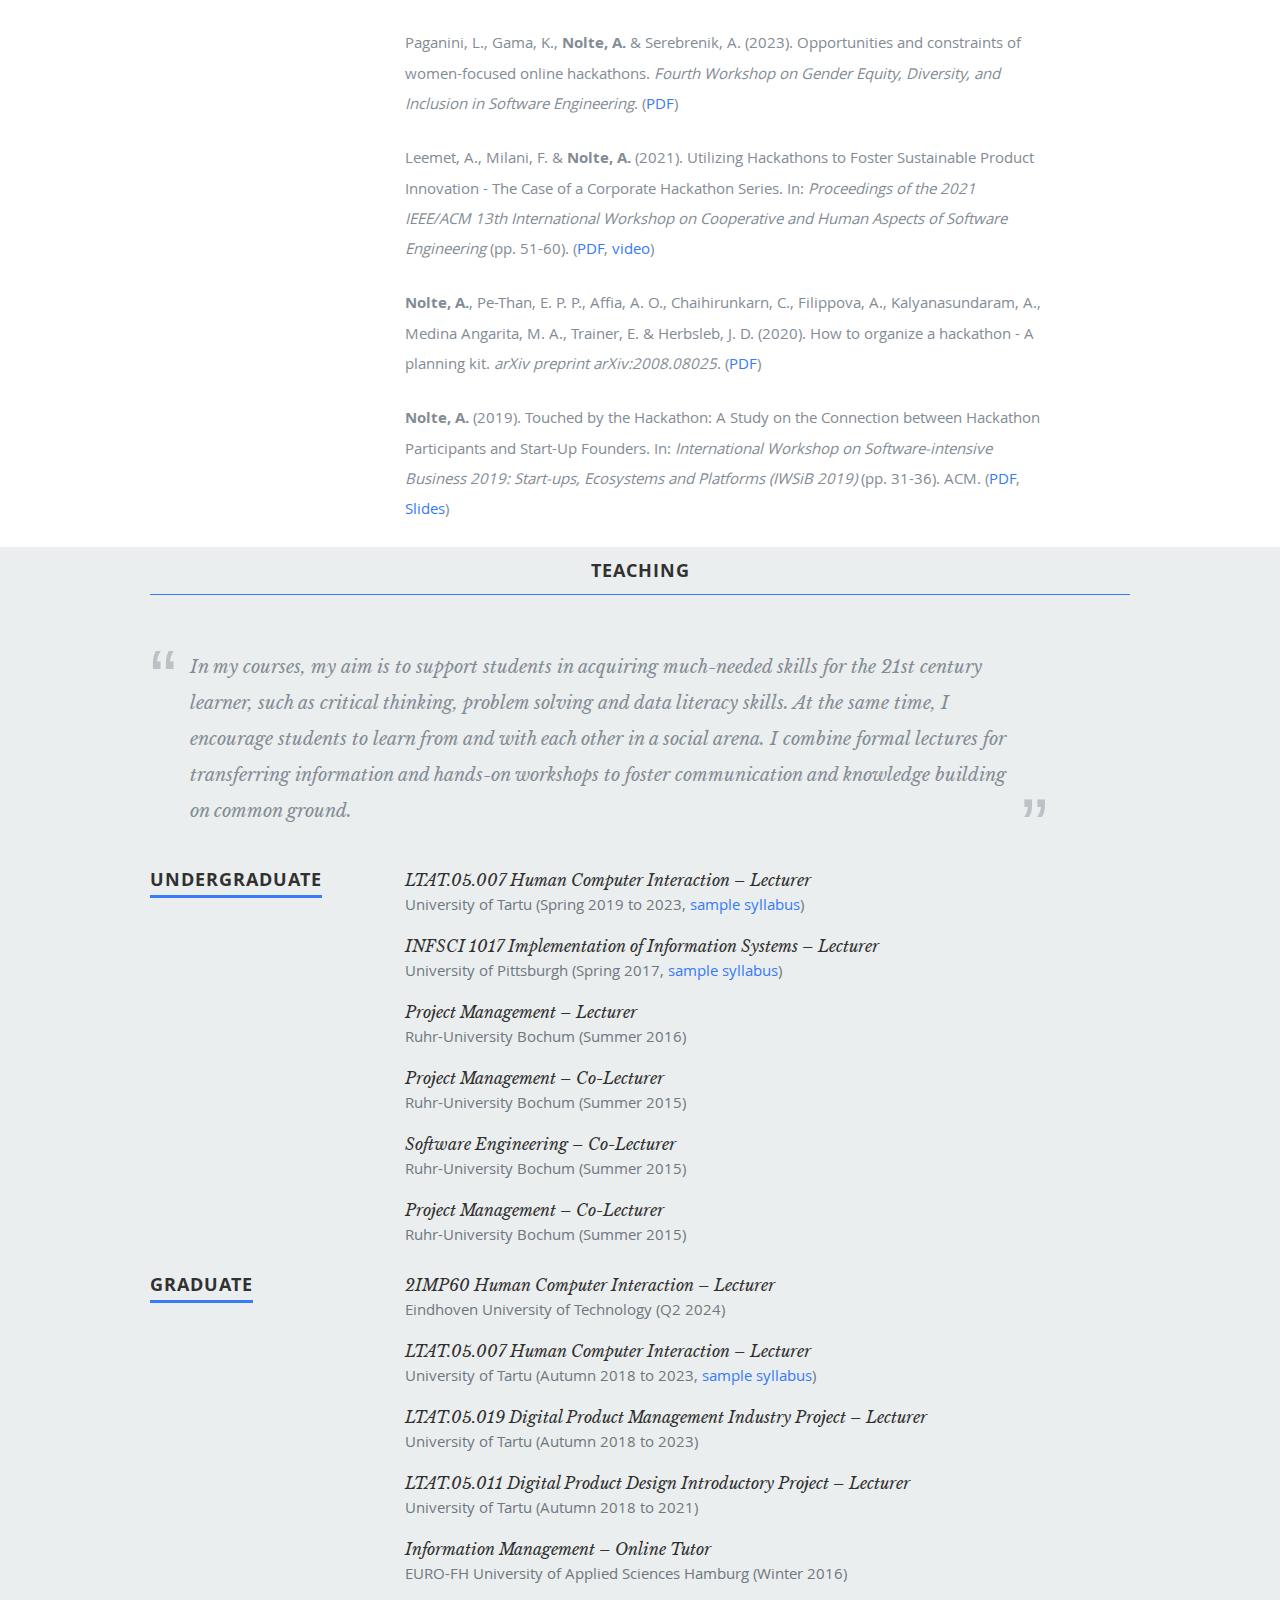
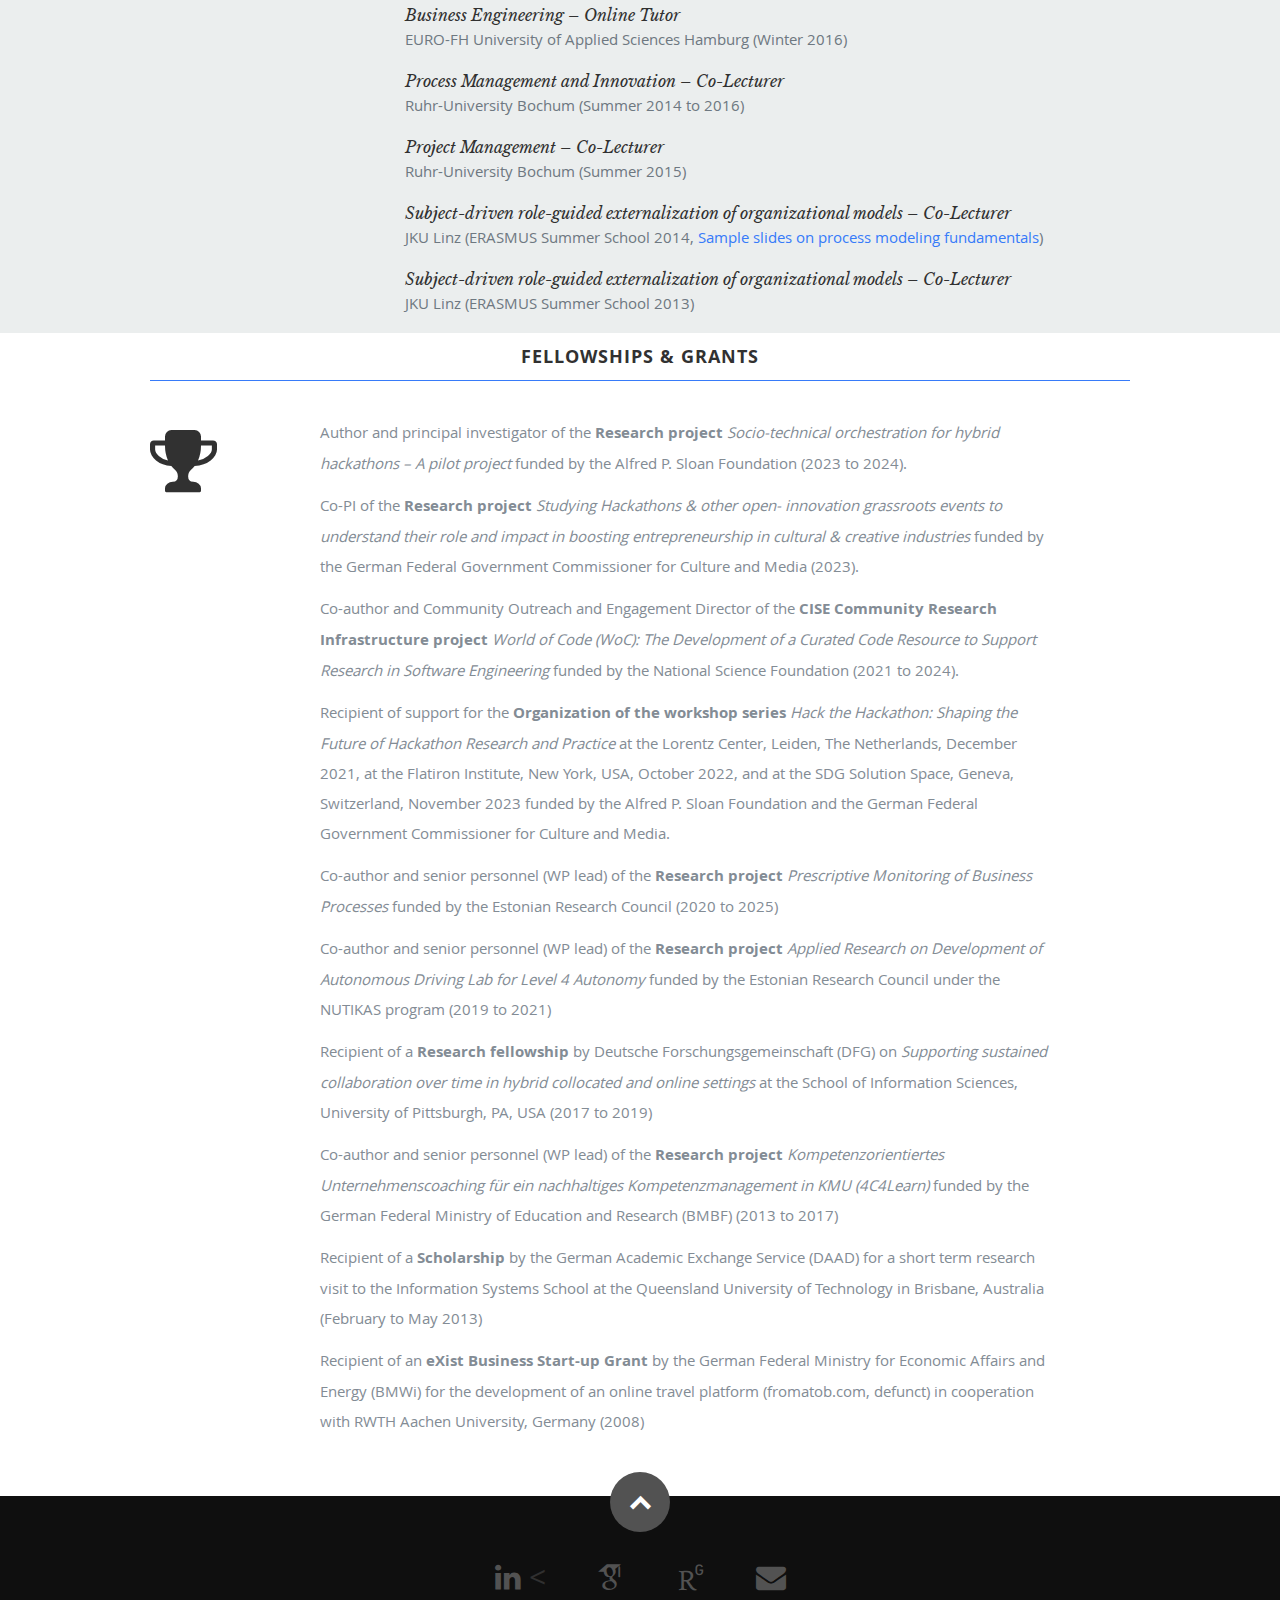
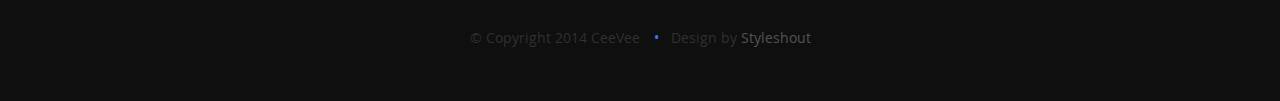
==== commit 97502adf: "updated everything" ====
--- a/index.html
+++ b/index.html
@@ -333,7 +333,8 @@
 
 			<div class="nine columns main-col">
 				<ul>
-					<!-- add IEEE Access, Philosophical transaction, potentially Process Science -->
+					<li>Maillart, T., Gomez, L., Lombard, E., <b>Nolte, A.</b>, &amp; Pisano, F. (to appear). Computational Diplomacy: How "hackathons for good" feed a participatory future for multilateralism in the digital age. <i>Philosophical Transactions of the Royal Society A</i>. (<a href="download/Maillart et al. (2024) Computational Diplomacy How hackathons for good feed a participatory future for multilateralism in the digital age.pdf" target="_blank">PDF</a>)</li>
+					<li>Falk, J., <b>Nolte, A.</b>, Huppenkothen, D., Weinzierl, M., Gama, K., Spikol, D., Tollerud, E., Chue Hong, N., Kn&auml;pper, I., &amp; Hayden, L. B. (2024). The future of hackathon research and practice. <i>IEEE Access 12</i>, 133406-133425. (<a href="download/Falk and Nolte et al. (2024) The future of hackathon research and practice.pdf" target="_blank">PDF</a>)</li>
 					<li>Kubrak, K., Milani, F. &amp; <b>Nolte, A.</b> (2023). A visual approach to support process analysts in working with process improvement opportunities. <i>Business Process Management Journal 29</i>, 8, 101-132. (<a href="download/Kubrak et al. (2023) A visual approach to support process analysts in working with process improvement opportunities.pdf" target="_blank">PDF</a>)</li>
 					<li>Imam Mahmoud, A., Dey, T., <b>Nolte, A.</b>, Mockus, A. &amp; Herbsleb, J. D. (2022). One-off events? An empirical study of hackathon code creation and reuse. <i>Empirical Software Engineering 27</i>. (<a href="download/Imam Mahmoud et al. (2022) One-off events An empirical study of hackathon code creation and reuse.pdf" target="_blank">PDF</a>)</li>
 					<li>Kubrak, K., Milani, F., <b>Nolte, A.</b> &amp; Dumas, M. (2022). Prescriptive Process Monitoring: Quo Vadis? <i>PeerJ Computer Science 8</i>, e1097. (<a href="download/Kubrak et al. (2022) Prescriptive Process Monitoring Quo Vadis.pdf" target="_blank">PDF</a>)</li>
@@ -361,7 +362,7 @@
 
 			<div class="nine columns main-col">
 				<ul>
-					<!-- add BPM paper -->
+					<li class="award">Kubrak, K., Botchorishvili, L., Milani, F., <b>Nolte, A.</b> &amp; Dumas, M.(2024). Explanatory Capabilities of Large Language Models in Prescriptive Process Monitoring. In: <i>International Conference on Business Process Management</i> (pp. 403-420). (<a href="download/Kubrak et al. (2024) Explanatory Capabilities of Large Language Models in Prescriptive Process Monitoring.pdf" target="_blank">PDF</a>, <b>Best Paper Award</b>)</li>
 					<li class="award">Herrmann, T. &amp; <b>Nolte, A.</b> (2023). A framework to promote process recommendations through organizational practices. In: <i>Conference of the Italian Chapter of the Association for Information Systems</i> (<a href="download/Herrmann and Nolte (2023) A framework to promote process recommendations through organizational practices.pdf" target="_blank">PDF</a>, <b>Best Conference Paper Award</b>)</li>
 					<li>Kubrak, K., Milani, F., <b>Nolte, A.</b> &amp; Dumas, M.(2023). Design and Evaluation of a User Interface Concept for Prescriptive Process Monitoring. In: <i>International Conference on Advanced Information Systems Engineering</i> (pp. 347-363). (<a href="download/Kubrak et al. (2023) Design and Evaluation of a User Interface Concept for Prescriptive Process Monitoring.pdf" target="_blank">PDF</a>)</li>
 					<li class="award">Medina Angarita, M. A., <b>Nolte, A.</b> &amp; Kolnes, M. (2023). Startup creation beyond hackathons – A survey on startup development and support. In: <i>International Conference on Software Business</i> (<a href="download/Medina et al. (2023) Startup creation beyond hackathons – A survey on startup development and support.pdf" target="_blank">PDF</a>, <b>Runner Up Award</b>)</li>
@@ -389,7 +390,7 @@
 
 			<div class="nine columns main-col">
 				<ul>
-					<!-- add ICGJ report -->
+					<li class="award">Holmen, J. K., Powell, J., <b>Nolte, A.</b>, MacCarthy, E., Dey, C., Vergara Larrea, V. G., Parete-Koon, S., &amp; Hayden, L. B. (2024). FacultyHack Events: Faculty-Focused Hackathons for High-Performance Computing Curriculum Development. <i>Proceedings of the 8th International Conference on Game Jams, Hackathons, and Game Creation Events</i>. (<a href="download/Holmen et al. (2024) FacultyHack Events Faculty-Focused Hackathons for High-Performance Computing Curriculum Development.pdf" target="_blank">PDF</a>, <b>Best Event Report award</b>)</li>
 					<li class="award">Kubrak, K., Botchorishvili, L., Milani, F., Dumas, M., <b>Nolte, A.</b>, Shoush, M. &amp; Qu, Z. (2023). Kairos: A Tool for Prescriptive Monitoring of Business Processes. <i>5th International Conference on Process Mining</i>. (<a href="download/Kubrak et al. (2023) Kairos A Tool for Prescriptive Monitoring of Business Processes.pdf" target="_blank">PDF</a>, <b>Best Demo award</b>)</li>
 					<li>Paganini, L., Gama, K., <b>Nolte, A.</b> &amp; Serebrenik, A. (2023). Opportunities and constraints of women-focused online hackathons. <i>Fourth Workshop on Gender Equity, Diversity, and Inclusion in Software Engineering</i>. (<a href="download/Paganini et al. (2023) Opportunities and constraints of women-focused online hackathons.pdf" target="_blank">PDF</a>)</li>
 					<li>Leemet, A., Milani, F. &amp; <b>Nolte, A.</b> (2021). Utilizing Hackathons to Foster Sustainable Product Innovation - The Case of a Corporate Hackathon Series. In: <i>Proceedings of the 2021 IEEE/ACM 13th International Workshop on Cooperative and Human Aspects of Software Engineering</i> (pp. 51-60). (<a href="download/Leemet et al. (2021) Utilizing Hackathons to Foster Sustainable Product Innovation The Case of a Corporate Hackathon Series.pdf" target="_blank">PDF</a>, <a href="https://drive.google.com/file/d/17VJ6q3pmaCCwsaqtcDsEsnuh4qWpJbJt/view?usp=sharing" target="_blank">video</a>)</li>
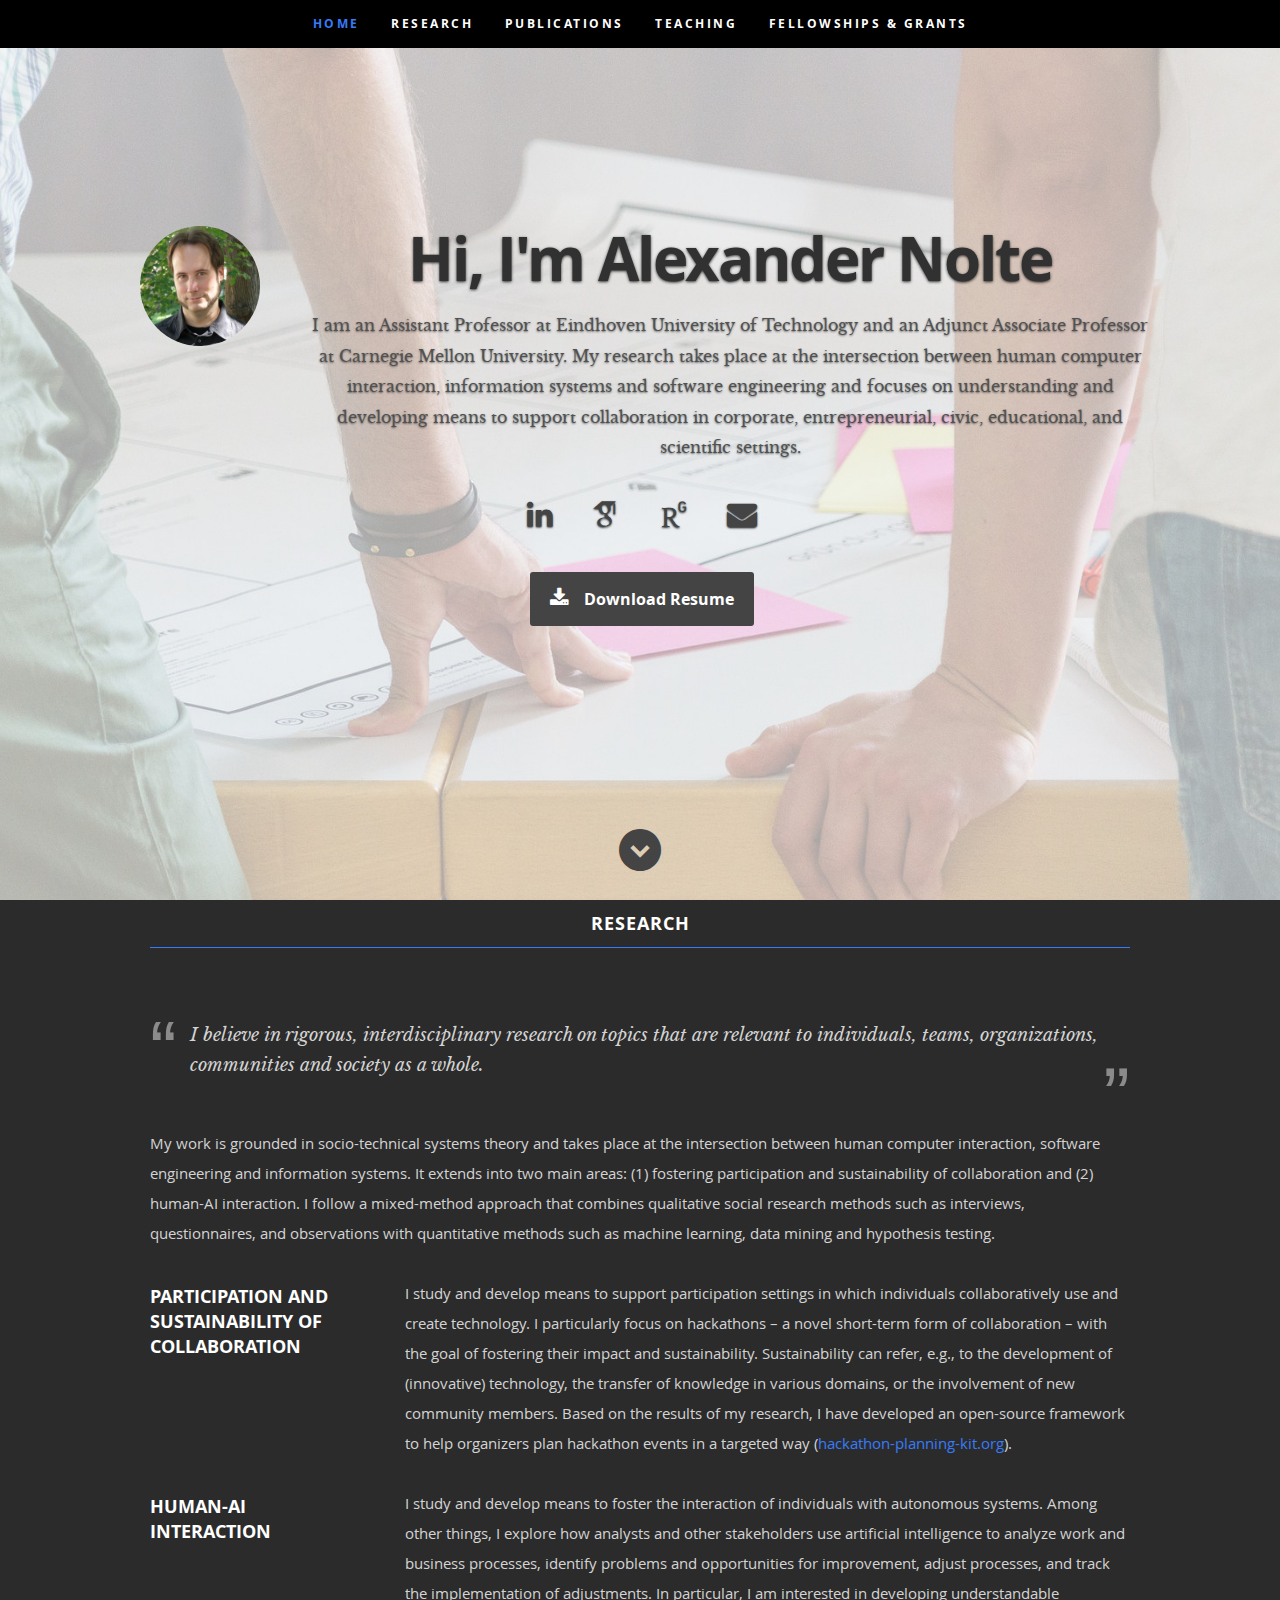
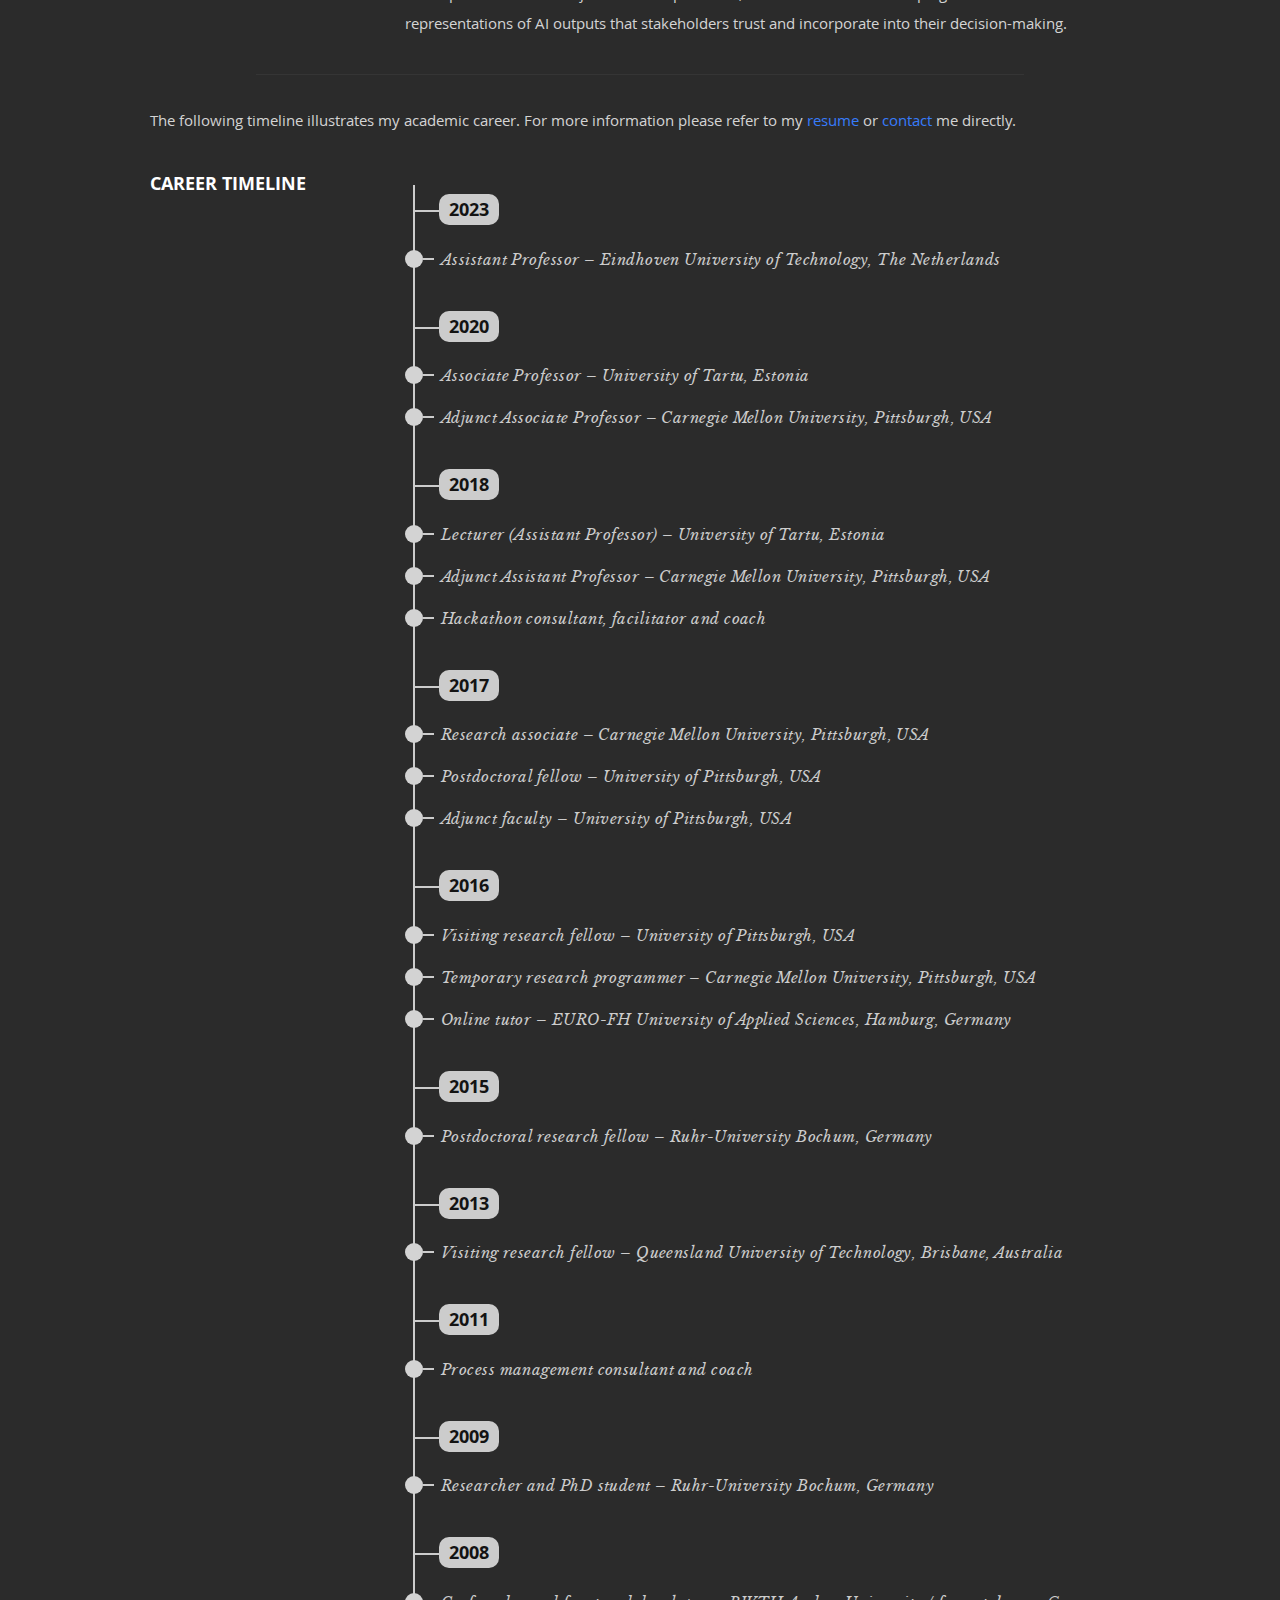
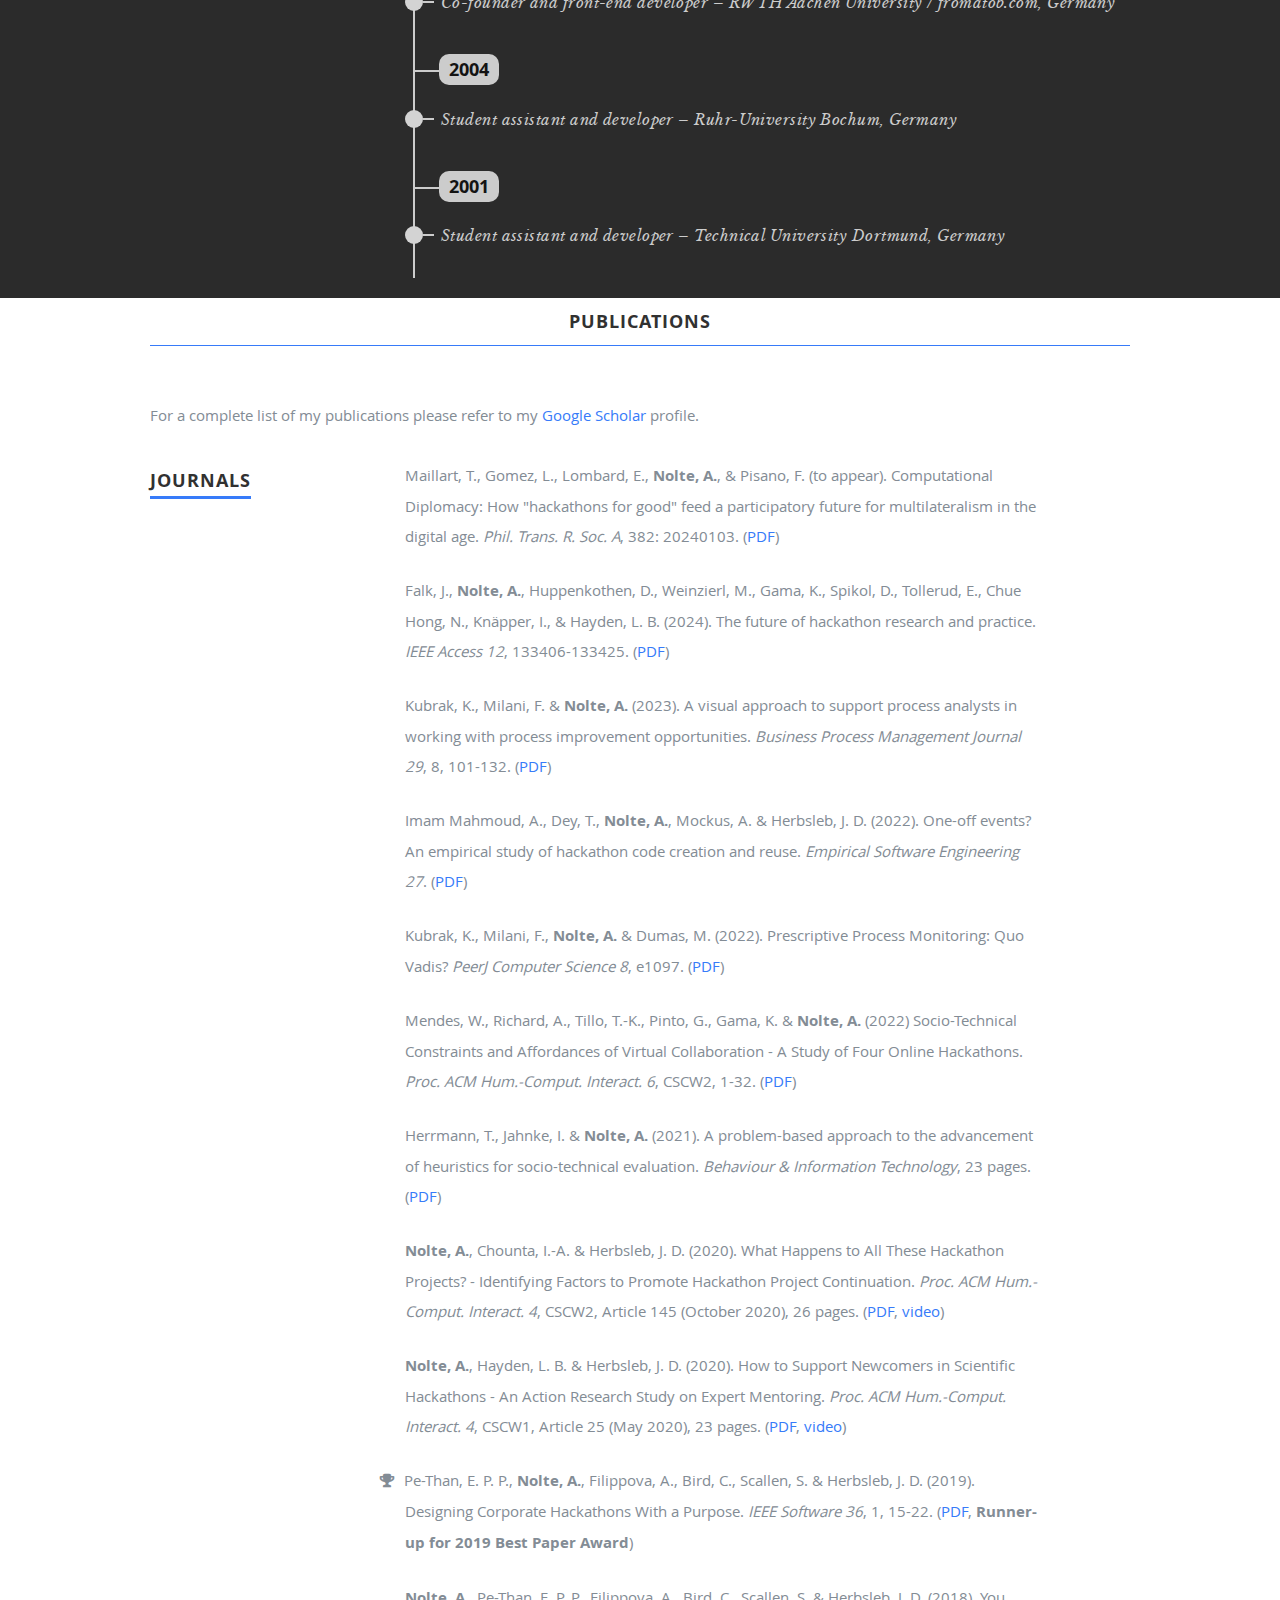
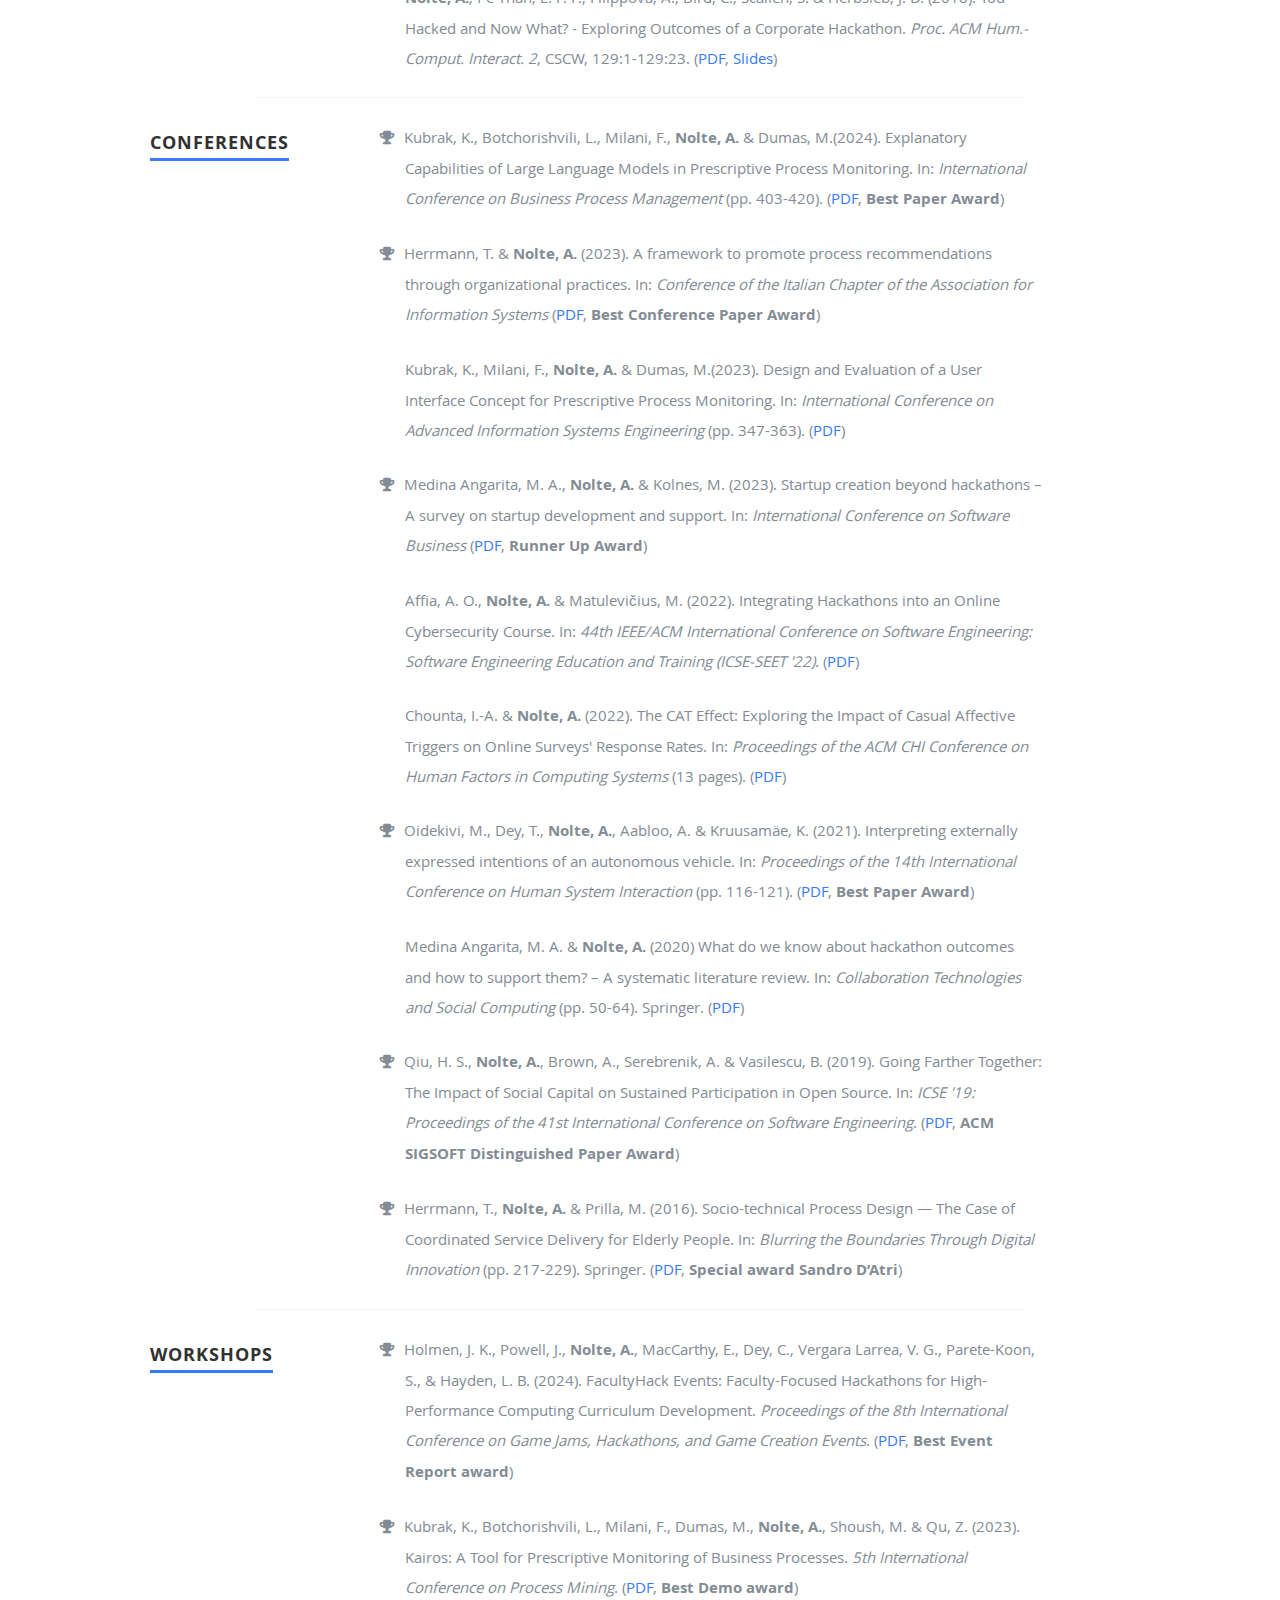
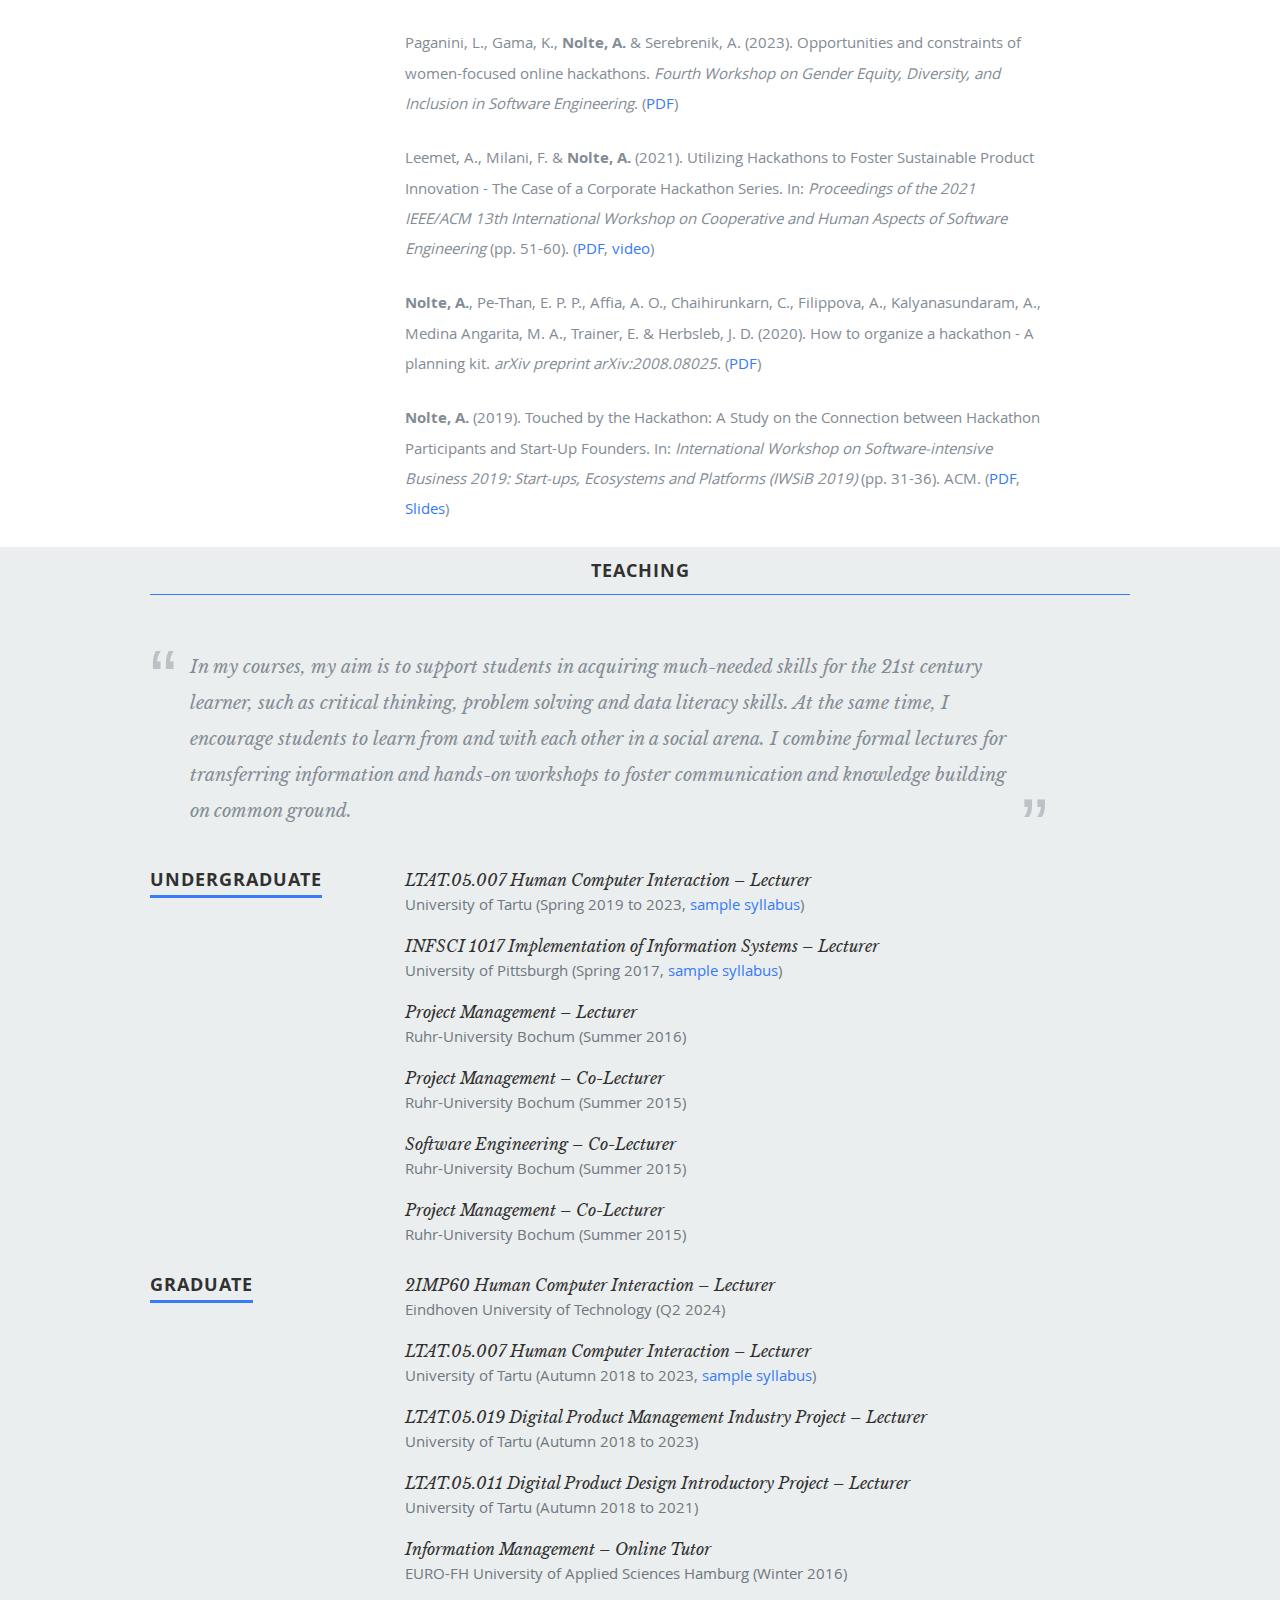
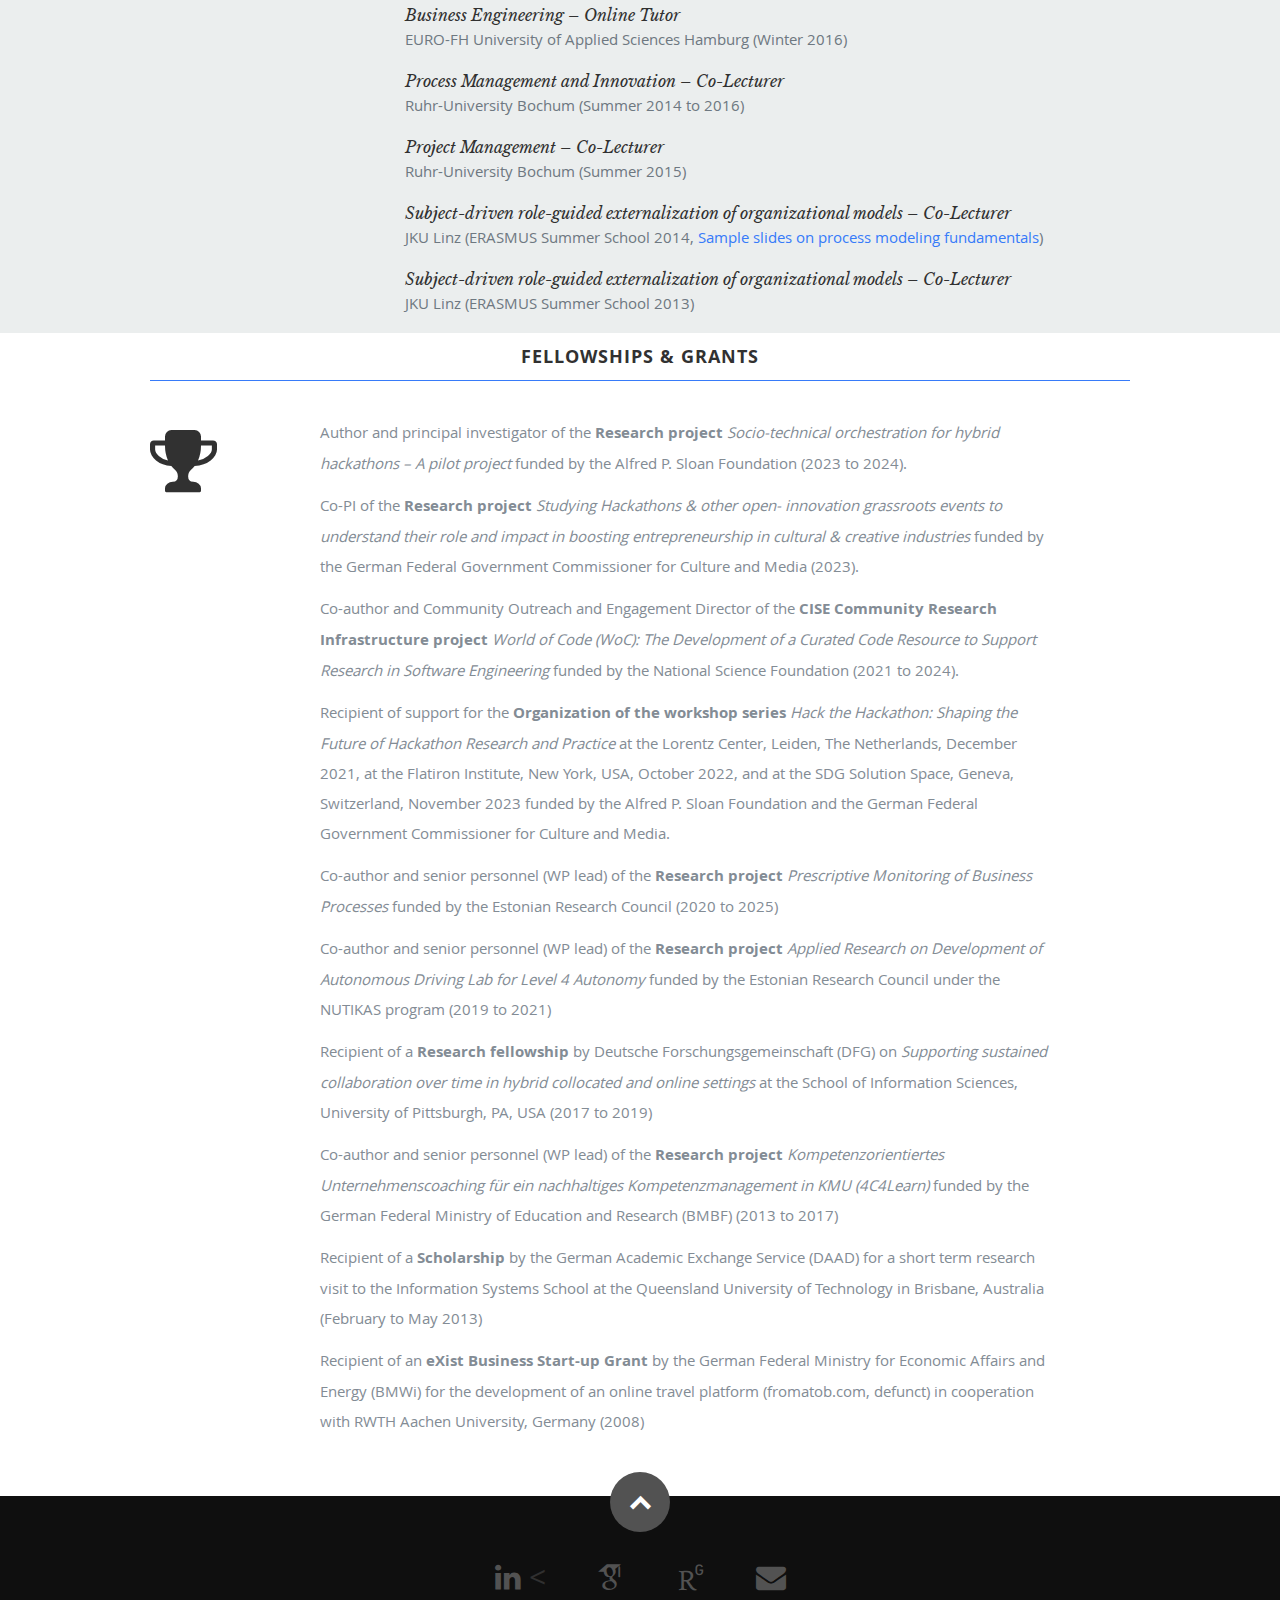
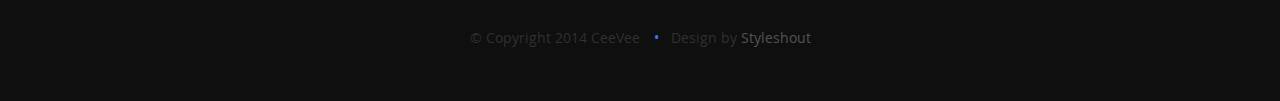
==== commit 17db51e9: "updated philosophical transactions reference" ====
--- a/index.html
+++ b/index.html
@@ -333,7 +333,7 @@
 
 			<div class="nine columns main-col">
 				<ul>
-					<li>Maillart, T., Gomez, L., Lombard, E., <b>Nolte, A.</b>, &amp; Pisano, F. (to appear). Computational Diplomacy: How "hackathons for good" feed a participatory future for multilateralism in the digital age. <i>Philosophical Transactions of the Royal Society A</i>. (<a href="download/Maillart et al. (2024) Computational Diplomacy How hackathons for good feed a participatory future for multilateralism in the digital age.pdf" target="_blank">PDF</a>)</li>
+					<li>Maillart, T., Gomez, L., Lombard, E., <b>Nolte, A.</b>, &amp; Pisano, F. (to appear). Computational Diplomacy: How "hackathons for good" feed a participatory future for multilateralism in the digital age. <i>Phil. Trans. R. Soc. A</i>, 382: 20240103. (<a href="download/Maillart et al. (2024) Computational Diplomacy How hackathons for good feed a participatory future for multilateralism in the digital age.pdf" target="_blank">PDF</a>)</li>
 					<li>Falk, J., <b>Nolte, A.</b>, Huppenkothen, D., Weinzierl, M., Gama, K., Spikol, D., Tollerud, E., Chue Hong, N., Kn&auml;pper, I., &amp; Hayden, L. B. (2024). The future of hackathon research and practice. <i>IEEE Access 12</i>, 133406-133425. (<a href="download/Falk and Nolte et al. (2024) The future of hackathon research and practice.pdf" target="_blank">PDF</a>)</li>
 					<li>Kubrak, K., Milani, F. &amp; <b>Nolte, A.</b> (2023). A visual approach to support process analysts in working with process improvement opportunities. <i>Business Process Management Journal 29</i>, 8, 101-132. (<a href="download/Kubrak et al. (2023) A visual approach to support process analysts in working with process improvement opportunities.pdf" target="_blank">PDF</a>)</li>
 					<li>Imam Mahmoud, A., Dey, T., <b>Nolte, A.</b>, Mockus, A. &amp; Herbsleb, J. D. (2022). One-off events? An empirical study of hackathon code creation and reuse. <i>Empirical Software Engineering 27</i>. (<a href="download/Imam Mahmoud et al. (2022) One-off events An empirical study of hackathon code creation and reuse.pdf" target="_blank">PDF</a>)</li>
